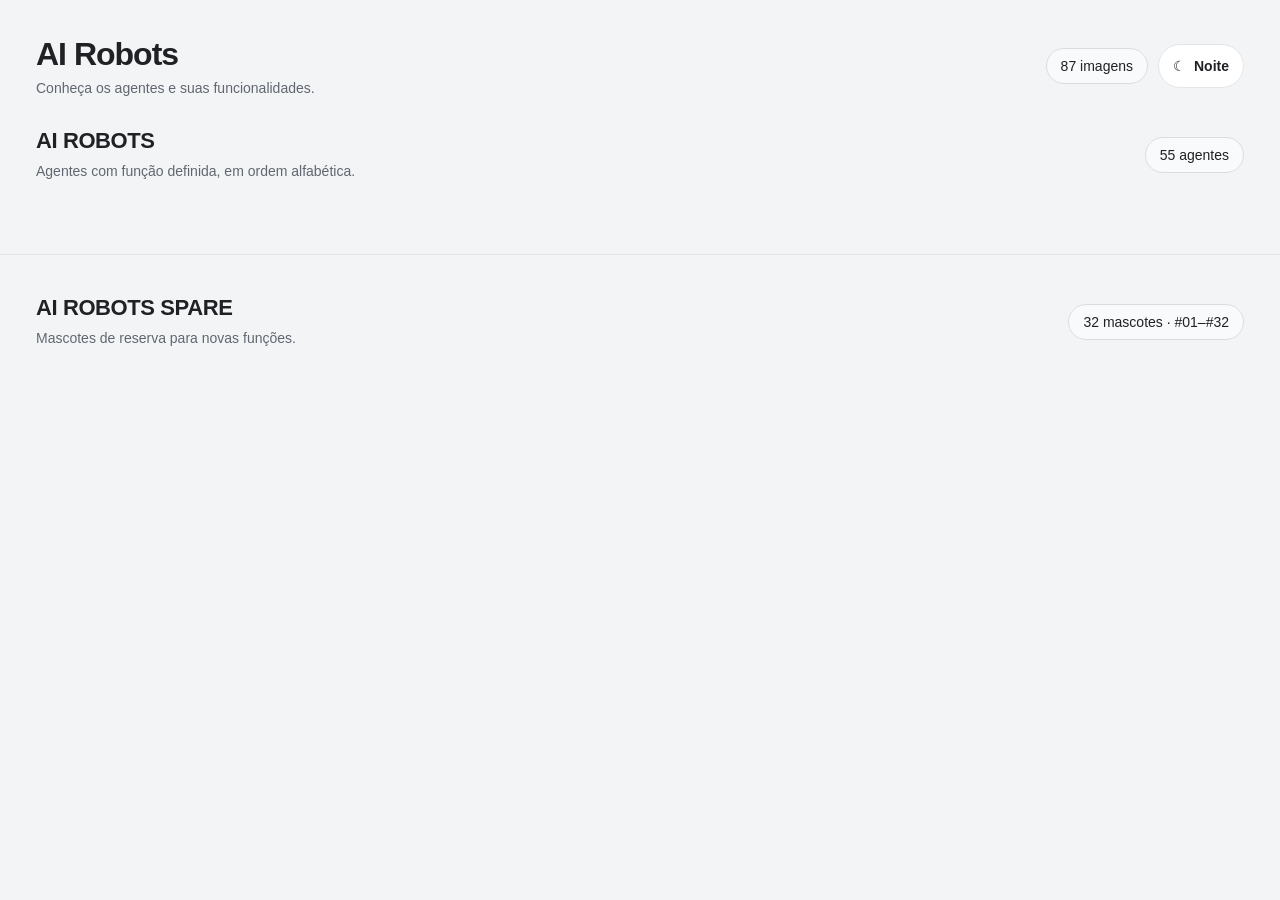
==== index.html @ 20724691 "Update AI Robots Gallery - 2026-09-06 17:05" ====
<!doctype html>
<html lang="pt-BR">
<head>
<meta charset="utf-8"><meta name="viewport" content="width=device-width,initial-scale=1">
<title>AI Robots — Galeria de agentes</title>
<meta name="description" content="Conheça os AI Robots e suas funcionalidades. Galeria de imagens em alta resolução.">
<script>
(function(){let theme;try{theme=localStorage.getItem('ai-robots-theme')}catch(e){}if(theme!=='light'&&theme!=='dark')theme=window.matchMedia&&window.matchMedia('(prefers-color-scheme: dark)').matches?'dark':'light';document.documentElement.dataset.theme=theme})();
</script>
<style>
:root{color-scheme:light;--ink:#202124;--muted:#606770;--line:#e3e6ea;--accent:#343b48;--surface:#fff;font-family:Inter,ui-sans-serif,-apple-system,BlinkMacSystemFont,"Segoe UI",sans-serif;color:var(--ink);background:#f3f4f6;font-synthesis:none}
*{box-sizing:border-box}body{margin:0}button,a{-webkit-tap-highlight-color:transparent}button{font:inherit;color:inherit;cursor:pointer}button:focus-visible,a:focus-visible{outline:3px solid #5779c9;outline-offset:4px}header{max-width:2200px;margin:auto;padding:36px 36px 24px;display:flex;align-items:center;justify-content:space-between;gap:20px}h1{font-size:32px;letter-spacing:-1px;margin:0;font-weight:650}header p{margin:7px 0 0;color:var(--muted);font-size:14px}.count{border:1px solid #d9dde3;padding:9px 14px;border-radius:24px;font-size:14px;white-space:nowrap;background:#ffffff90}.grid{max-width:2200px;margin:auto;padding:0 36px 48px;display:grid;grid-template-columns:repeat(5,minmax(0,1fr));gap:18px}.card{position:relative;align-self:start;min-width:0;background:var(--surface);border:1px solid var(--line);border-radius:20px;transition:transform .18s,box-shadow .18s,border-color .18s;overflow:hidden}.card:hover{transform:translateY(-3px);box-shadow:0 10px 28px #17202d0d;border-color:#cbd1d9}.open{border:0;background:none;width:100%;height:auto;padding:16px 18px 22px;text-align:left;display:flex;flex-direction:column;align-items:flex-start}.portrait{width:100%;height:auto;flex:none;aspect-ratio:1;object-fit:contain;display:block;margin:10px 0 18px}.name{display:block;padding-right:22px;font-size:17px;line-height:1.25;font-weight:750;letter-spacing:.2px}.edition{font-size:12px;font-weight:650;letter-spacing:.5px;display:block;margin-top:7px;color:#646c78}.role{font-size:14px;line-height:1.4;font-weight:600;display:block;margin-top:12px}.description{display:block;font-size:14px;line-height:1.55;color:var(--muted);margin-top:8px}.copy{position:absolute;right:10px;top:10px;width:34px;height:34px;border:0;border-radius:9px;background:#f2f3f5;color:#616975;display:grid;place-items:center;z-index:1}.copy:hover{background:#e7e9ed;color:#202124}.copy svg,.icon svg{width:18px;height:18px;fill:none;stroke:currentColor;stroke-width:1.7;stroke-linecap:round;stroke-linejoin:round}.copy.done{background:#e8f4ed;color:#23714b}dialog{padding:0;border:1px solid #d9dde3;border-radius:26px;width:min(1120px,calc(100vw - 48px));max-height:calc(100dvh - 48px);box-shadow:0 28px 110px #10172640;overflow:auto;color:var(--ink);background:white}dialog::backdrop{background:#111827aa;backdrop-filter:blur(7px)}.modal-grid{display:grid;grid-template-columns:1.3fr 1fr;min-height:520px}.large-wrap{display:grid;place-items:center;padding:40px 22px;background:#f4f5f7;border-radius:25px 0 0 25px}.large-wrap img{width:100%;max-height:75dvh;object-fit:contain}.detail{align-self:center;padding:68px 40px 40px}.kicker{font-size:12px;text-transform:uppercase;letter-spacing:1.5px;color:#727986;font-weight:650}.detail h2{font-size:34px;line-height:1.13;letter-spacing:-.8px;margin:14px 0 10px}.detail h3{font-size:18px;line-height:1.5;margin:23px 0 10px;font-weight:600}.detail p{font-size:16px;line-height:1.75;color:var(--muted)}.detail .edition{font-size:13px}.modal-actions{display:flex;gap:10px;margin-top:26px;align-items:center;flex-wrap:wrap}.action{border:1px solid #dce0e5;background:white;border-radius:10px;padding:11px 15px;display:inline-flex;gap:9px;align-items:center;font-size:14px;font-weight:600;text-decoration:none;color:var(--ink)}.action:hover{background:#f2f4f7}.action.primary{background:#303641;color:white;border-color:#303641}.action.primary:hover{background:#141922}.close{position:absolute;right:15px;top:15px;border:0;border-radius:50%;width:36px;height:36px;background:#edeff2;display:grid;place-items:center}.resolution{font-size:12px!important;color:#818792!important;margin-top:16px!important}.toast{position:fixed;left:50%;bottom:24px;transform:translate(-50%,20px);background:#252b35;color:white;padding:13px 20px;border-radius:12px;box-shadow:0 6px 30px #0002;font-size:14px;max-width:calc(100vw - 32px);width:max-content;opacity:0;pointer-events:none;transition:.2s;z-index:100}.toast.visible{opacity:1;transform:translate(-50%,0)}.fallback{border:1px solid #dce0e5;border-radius:10px;padding:12px;font-size:14px;line-height:1.5;margin-top:16px;background:#f6f7f9}.fallback[hidden]{display:none}body.modal-open{overflow:hidden}noscript{display:block;padding:24px}
@media(min-width:1400px){.grid{grid-template-columns:repeat(6,minmax(0,1fr))}}@media(min-width:1700px){.grid{grid-template-columns:repeat(7,minmax(0,1fr))}}@media(min-width:2000px){.grid{grid-template-columns:repeat(8,minmax(0,1fr))}}@media(max-width:1099px){.grid{grid-template-columns:repeat(4,minmax(0,1fr));padding:0 24px 32px;gap:14px}header{padding:28px 24px 22px}}@media(max-width:799px){.grid{grid-template-columns:repeat(3,minmax(0,1fr))}.modal-grid{grid-template-columns:1fr}.large-wrap{border-radius:25px 25px 0 0;padding:32px 22px 15px}.large-wrap img{max-height:48dvh}.detail{padding:24px}.detail h2{font-size:28px}.modal-grid{min-height:0}}@media(max-width:599px){header{padding:24px 16px 20px}h1{font-size:28px}.grid{padding:0 14px 30px;grid-template-columns:repeat(2,minmax(0,1fr));gap:12px}.open{padding:12px 12px 18px}.portrait{margin:15px 0 14px}.name{font-size:15px}.description{font-size:14px}.role{font-size:14px}.card{border-radius:15px}.count{padding:7px 10px;font-size:12px}dialog{width:calc(100vw - 20px);max-height:calc(100dvh - 20px)}}@media(max-width:339px){.grid{grid-template-columns:1fr}}@media(prefers-reduced-motion:reduce){*{transition:none!important} }

.section-heading{max-width:2200px;margin:auto;padding:8px 36px 24px;display:flex;align-items:center;justify-content:space-between;gap:16px;flex-wrap:wrap}.section-heading h2{font-size:22px;letter-spacing:-.4px;margin:0;font-weight:700}.section-heading p{color:var(--muted);font-size:14px;line-height:1.5;margin:7px 0 0}.spare-section{border-top:1px solid var(--line);padding-top:32px}.spare-section .edition{font-size:13px;color:var(--ink);line-height:1.5}.name,.edition,.role,.description{overflow-wrap:anywhere}.detail{min-width:0}.detail h2,.detail .edition{overflow-wrap:anywhere}
@media(max-width:1099px){.section-heading{padding:8px 24px 24px}}@media(max-width:599px){header{flex-wrap:wrap}.section-heading{padding:8px 16px 20px;align-items:flex-start}.section-heading h2{font-size:20px}.spare-section{padding-top:24px}}

.header-actions{display:flex;align-items:center;gap:10px;flex-wrap:wrap}.theme-toggle{display:inline-flex;align-items:center;justify-content:center;gap:8px;min-height:44px;padding:10px 14px;border:1px solid var(--line);border-radius:24px;background:var(--surface);color:var(--ink);font-size:14px;font-weight:600}.theme-toggle:hover{border-color:var(--muted)}
:root[data-theme="dark"]{color-scheme:dark;--ink:#edf0f5;--muted:#b4bdca;--line:#3a4352;--accent:#cad2df;--surface:#202734;background:#141923}
[data-theme="dark"] .count{background:#202734;border-color:var(--line)}
[data-theme="dark"] .card:hover{border-color:#67758a;box-shadow:0 10px 28px #0003}
[data-theme="dark"] .edition{color:#bcc6d5}
[data-theme="dark"] .copy,[data-theme="dark"] .close{background:#333e50;color:#dce4f0}
[data-theme="dark"] .copy:hover{background:#43516a;color:#fff}
[data-theme="dark"] .copy.done{background:#214b39;color:#b0efcc}
[data-theme="dark"] dialog{background:var(--surface);border-color:var(--line)}
[data-theme="dark"] .large-wrap{background:#171e2a}
[data-theme="dark"] .kicker,[data-theme="dark"] .resolution{color:#bbc6d6!important}
[data-theme="dark"] .action{background:#293344;border-color:#536077;color:var(--ink)}
[data-theme="dark"] .action:hover{background:#39465b}
[data-theme="dark"] .action.primary{background:#dce6f5;border-color:#dce6f5;color:#192333}
[data-theme="dark"] .action.primary:hover{background:#fff}
[data-theme="dark"] .fallback{background:#293344;border-color:var(--line)}
[data-theme="dark"] .toast{background:#e5ebf5;color:#192333}
[data-theme="dark"] button:focus-visible,[data-theme="dark"] a:focus-visible{outline-color:#9dbbff}
</style>
</head>
<body>
<header><div><h1>AI Robots</h1><p>Conheça os agentes e suas funcionalidades.</p></div><div class="header-actions"><span class="count">87 imagens</span><button class="theme-toggle" id="theme-toggle" type="button" aria-label="Modo noturno" aria-pressed="false"><span id="theme-icon" aria-hidden="true">☾</span><span id="theme-label">Noite</span></button></div></header>
<main>
<section aria-labelledby="agents-title">
<div class="section-heading"><div><h2 id="agents-title">AI ROBOTS</h2><p>Agentes com função definida, em ordem alfabética.</p></div><span class="count">55 agentes</span></div>
<div class="grid" id="gallery" aria-label="Galeria de AI Robots em ordem alfabética"></div>
</section>
<section class="spare-section" aria-labelledby="spare-title">
<div class="section-heading"><div><h2 id="spare-title">AI ROBOTS SPARE</h2><p>Mascotes de reserva para novas funções.</p></div><span class="count">32 mascotes · #01–#32</span></div>
<div class="grid" id="spare-gallery" aria-label="Galeria de AI Robots SPARE em ordem numérica"></div>
</section>
</main>
<noscript>Ative o JavaScript no navegador para visualizar a galeria.</noscript>
<dialog id="modal" aria-labelledby="modal-name" aria-describedby="modal-description">
<button class="close icon" id="close" aria-label="Fechar"><svg viewBox="0 0 24 24"><path d="m6 6 12 12M18 6 6 18"/></svg></button>
<div class="modal-grid"><div class="large-wrap"><img id="large" alt=""></div><div class="detail"><span class="kicker">AI ROBOT</span><h2 id="modal-name"></h2><span class="edition" id="modal-edition"></span><h3 id="modal-role"></h3><p id="modal-description"></p><div class="modal-actions"><button class="action primary icon" id="modal-copy"></button><a class="action" id="download">Baixar PNG</a></div><p class="resolution" id="resolution"></p><div class="fallback" id="fallback" hidden>Seu navegador não permitiu a cópia automática. Use “Baixar PNG” ou clique com o botão direito na imagem e escolha “Copiar imagem”.</div></div></div>
</dialog><div class="toast" id="toast" role="status" aria-live="polite"></div>
<script id="agent-data" type="application/json">[{"name":"APEX","edition":"","role":"Gestão Contábil e Fiscal","description":"Apoia classificação contábil, conciliações, controles fiscais, obrigações e consistência das informações financeiras.","file":"APEX V02.png","spare":false,"width":1254,"height":1254,"transparent":true},{"name":"ATLAS","edition":"","role":"Orçamentos e Custos","description":"Estrutura orçamentos, custos diretos e indiretos, cenários, composições e análises de margem.","file":"ATLAS V02.png","spare":false,"width":1254,"height":1254,"transparent":true},{"name":"BIM","edition":"","role":"Modelagem e Informação","description":"Apoia modelos BIM, clashes, quantidades, propriedades, documentação e integração de informações de projeto.","file":"BIM V02.png","spare":false,"width":1254,"height":1254,"transparent":true},{"name":"CHECK","edition":"","role":"Gestão da Qualidade","description":"Controla planos de qualidade, inspeções, checklists, não conformidades, punch lists e ações corretivas.","file":"CHECK V02.png","spare":false,"width":1254,"height":1254,"transparent":true},{"name":"COMPASS","edition":"","role":"Coordenação de Projetos","description":"Coordena disciplinas, interfaces, responsabilidades, entregáveis, pendências e dependências entre equipes.","file":"COMPASS V02.png","spare":false,"width":1254,"height":1254,"transparent":true},{"name":"CONNECT","edition":"HIPSTER","role":"Integrações e APIs","description":"Conecta sistemas, sincroniza dados, monitora integrações e reduz rupturas entre plataformas.","file":"CONNECT V02 HIPSTER.png","spare":false,"width":1254,"height":1254,"transparent":true},{"name":"DATA MIND","edition":"","role":"Análise de Dados","description":"Consolida dados, identifica padrões, mede correlações e produz insights para suporte à decisão.","file":"DATA MIND V02.png","spare":false,"width":1254,"height":1254,"transparent":true},{"name":"DESIGN BUILD","edition":"","role":"Engenharia e Projetos","description":"Coordena interfaces técnicas, compatibilização, construtibilidade, revisões e entregáveis de engenharia.","file":"DESIGN BUILD V02.png","spare":false,"width":1254,"height":1254,"transparent":true},{"name":"DOCS","edition":"","role":"Gestão de Documentos","description":"Classifica, versiona, distribui, localiza e controla documentos, metadados e revisões oficiais.","file":"DOCS V02.png","spare":false,"width":1254,"height":1254,"transparent":true},{"name":"DRAFT","edition":"","role":"Propostas Técnico-Comerciais","description":"Converte escopos, premissas e dados comerciais em propostas técnico-comerciais consistentes.","file":"DRAFT V02.png","spare":false,"width":1254,"height":1254,"transparent":true},{"name":"ECO","edition":"","role":"Gestão Ambiental","description":"Monitora requisitos ambientais, resíduos, licenças, condicionantes, impactos e indicadores de sustentabilidade.","file":"ECO V02.png","spare":false,"width":1254,"height":1254,"transparent":true},{"name":"FIELD OPS","edition":"","role":"Operação de Campo","description":"Transforma registros de campo em pendências, evidências, ações e controles operacionais estruturados.","file":"FIELD OPS V02.png","spare":false,"width":1254,"height":1254,"transparent":true},{"name":"FLOW","edition":"","role":"Automação de Processos","description":"Automatiza rotinas, aprovações, handoffs, regras, notificações e SLAs entre áreas e sistemas.","file":"FLOW V02.png","spare":false,"width":1254,"height":1254,"transparent":true},{"name":"FORGE","edition":"","role":"Inovação, Eficiência e Melhoria Contínua","description":"Identifica oportunidades de automação, simplificação, produtividade, padronização e inovação operacional.","file":"FORGE V02.png","spare":false,"width":1254,"height":1254,"transparent":true},{"name":"GATE","edition":"","role":"Viabilidade de Projetos","description":"Avalia viabilidade técnica, comercial, financeira e operacional antes das decisões de go/no-go.","file":"GATE V02.png","spare":false,"width":1254,"height":1254,"transparent":true},{"name":"GROWER","edition":"","role":"Desenvolvimento Humano e Organizacional","description":"Apoia competências, desempenho, capacitação, planos de desenvolvimento e evolução organizacional.","file":"GROWER V02.png","spare":false,"width":1254,"height":1254,"transparent":true},{"name":"GUARDIAN","edition":"","role":"Gestão de Clientes","description":"Monitora relacionamento, expectativas, compromissos, satisfação e riscos associados aos clientes.","file":"GUARDIAN V02.png","spare":false,"width":1254,"height":1254,"transparent":true},{"name":"HELP DESK","edition":"","role":"T.I. e Infraestrutura","description":"Apoia chamados de tecnologia, diagnóstico inicial, priorização, encaminhamento e acompanhamento de resolução.","file":"HELP DESK V02.png","spare":false,"width":1254,"height":1254,"transparent":true},{"name":"HIT","edition":"","role":"Planejamento de Obras","description":"Planeja frentes de obra, cronogramas, metas, restrições, prioridades e compromissos de execução.","file":"HIT V02.png","spare":false,"width":1254,"height":1254,"transparent":true},{"name":"HOSTESS","edition":"","role":"Comunicação e Atendimento","description":"Atua como chatbot de comunicação da COSTAL, interagindo com usuários e apoiando o atendimento às suas solicitações.","file":"HOSTESS V02.png","spare":false,"width":1254,"height":1254,"transparent":true},{"name":"HUNTER","edition":"","role":"Prospecção Comercial","description":"Prospecta clientes e oportunidades, prioriza leads e apoia a formação do pipeline comercial.","file":"HUNTER V02.png","spare":false,"width":1254,"height":1254,"transparent":true},{"name":"INSIGHT","edition":"","role":"Inteligência de Mercado","description":"Monitora concorrentes, benchmarks, tendências, sinais de mercado e oportunidades relevantes ao negócio.","file":"INSIGHT V02.png","spare":false,"width":1254,"height":1254,"transparent":true},{"name":"INTEGRITY","edition":"","role":"Compliance e Governança","description":"Verifica políticas, alçadas, conflitos, aprovações, segregação de funções e trilhas de auditoria.","file":"INTEGRITY V02.png","spare":false,"width":1254,"height":1254,"transparent":true},{"name":"JUDGE","edition":"","role":"Pleitos e Inteligência Forense Contratual","description":"Analisa pleitos, evidências, causalidade, entitlement, impactos e cadeia documental contratual.","file":"JUDGE V02.png","spare":false,"width":1254,"height":1254,"transparent":true},{"name":"KING","edition":"","role":"Gestão Financeira","description":"Acompanha caixa, resultado, margens, contas a pagar e receber, forecast e necessidades de funding.","file":"KING V02.png","spare":false,"width":1254,"height":1254,"transparent":true},{"name":"KNOW","edition":"EINSTEIN","role":"Grafos e Relações de Conhecimento","description":"Estrutura grafos de conhecimento e estabelece relações entre arquivos Markdown, trabalhando em conjunto com o PLAY.","file":"KNOW V02 EINSTEIN.png","spare":false,"width":1254,"height":1254,"transparent":true},{"name":"LEARN","edition":"","role":"Lições Aprendidas e Memória Histórica","description":"Captura conhecimento, correlaciona experiências e transforma lições aprendidas em prevenção de recorrências.","file":"LEARN V02.png","spare":false,"width":1254,"height":1254,"transparent":true},{"name":"LOG FLOW","edition":"ALL YELLOW","role":"Logística e Transporte","description":"Planeja entregas, transportes, movimentações, rotas e logística de abastecimento das operações.","file":"LOG FLOW V02 ALL YELLOW.png","spare":false,"width":1254,"height":1254,"transparent":true},{"name":"MENTOR","edition":"","role":"Assistente de Conhecimento","description":"Responde com base em padrões, manuais, procedimentos, documentos e memória institucional validada.","file":"MENTOR V02.png","spare":false,"width":1254,"height":1254,"transparent":true},{"name":"MOBILE","edition":"BLACK PIANO","role":"Aplicativos e Mobilidade","description":"Apoia jornadas mobile, formulários de campo, notificações, coleta de evidências e uso em dispositivos móveis.","file":"MOBILE V02 BLACK PIANO.png","spare":false,"width":1254,"height":1254,"transparent":true},{"name":"NEXUS","edition":"","role":"Visão Integrada do Negócio","description":"Consolida dados de áreas e sistemas em uma visão executiva única, conectando operação, finanças e estratégia.","file":"NEXUS V02.png","spare":false,"width":1254,"height":1254,"transparent":true},{"name":"OPTIMIZER","edition":"BRUSHED STEEL","role":"Otimização de Recursos","description":"Identifica gargalos e melhora alocação, produtividade, capacidade, sequenciamento e uso de recursos.","file":"OPTIMIZER V02 BRUSHED STEEL.png","spare":false,"width":1254,"height":1254,"transparent":true},{"name":"ORACLE","edition":"","role":"Estratégia Executiva Corporativa","description":"Sintetiza cenários, prioridades, riscos e oportunidades para apoiar decisões da liderança executiva.","file":"ORACLE V02.png","spare":false,"width":1254,"height":1254,"transparent":true},{"name":"PAYROLL","edition":"","role":"Departamento Pessoal","description":"Apoia ponto, benefícios, movimentações, admissões, desligamentos e insumos para processamento de folha.","file":"PAYROLL V02.png","spare":false,"width":1254,"height":1254,"transparent":true},{"name":"PLAN OPS","edition":"","role":"Programação e Controle","description":"Integra planejamento, restrições, metas, lookahead, curvas de avanço e disciplina de controle operacional.","file":"PLAN OPS V02.png","spare":false,"width":1254,"height":1254,"transparent":true},{"name":"PLAY","edition":"","role":"Conteúdos em Markdown","description":"Analisa conteúdos e os transforma automaticamente em arquivos Markdown para organizar e reutilizar informações.","file":"PLAY V02.png","spare":false,"width":1254,"height":1254,"transparent":true},{"name":"PREDICTOR","edition":"","role":"Previsões e Cenários","description":"Projeta tendências, EAC, probabilidades, riscos e cenários futuros com base em dados históricos e atuais.","file":"PREDICTOR V02.png","spare":false,"width":1254,"height":1254,"transparent":true},{"name":"PULSE","edition":"","role":"Marketing e Geração de Demanda","description":"Apoia campanhas, conteúdo, comunicação, geração de demanda e leitura de performance de marketing.","file":"PULSE V02.png","spare":false,"width":1254,"height":1254,"transparent":true},{"name":"RELAY","edition":"","role":"Equalização de Propostas","description":"Compara propostas comerciais de fornecedores e equaliza seus itens e condições para apoiar a decisão de contratação.","file":"RELAY V02.png","spare":false,"width":1254,"height":1254,"transparent":true},{"name":"RISK","edition":"","role":"Gestão Corporativa de Riscos e Resiliência","description":"Mapeia riscos, probabilidade, impacto, mitigação, contingência e capacidade de resposta organizacional.","file":"RISK V02.png","spare":false,"width":1254,"height":1254,"transparent":true},{"name":"SAFEWATCH","edition":"","role":"Segurança do Trabalho","description":"Monitora riscos de segurança, permissões, inspeções, incidentes e planos de ação preventivos.","file":"SAFEWATCH V02.png","spare":false,"width":1254,"height":1254,"transparent":true},{"name":"SCOUT","edition":"","role":"Recrutamento e Seleção","description":"Apoia definição de perfis, triagem, matching de candidatos, entrevistas e acompanhamento do processo seletivo.","file":"SCOUT V02.png","spare":false,"width":1254,"height":1254,"transparent":true},{"name":"SENTINEL","edition":"","role":"Gestão Legal e Contratual","description":"Revisa contratos, cláusulas, obrigações, riscos e marcos de governança legal e contratual.","file":"SENTINEL V02.png","spare":false,"width":1254,"height":1254,"transparent":true},{"name":"SIMULATE","edition":"","role":"Simulações de Cenários","description":"Testa alternativas de custo, prazo, recursos, contratação e estratégia antes da tomada de decisão.","file":"SIMULATE V02.png","spare":false,"width":1254,"height":1254,"transparent":true},{"name":"SONAR","edition":"","role":"Auditoria e Monitoramento Interno","description":"Sonda o que ocorre na empresa, identifica possíveis desvios e apoia a auditoria geral das operações.","file":"SONAR V02.png","spare":false,"width":1254,"height":1254,"transparent":true},{"name":"SOURCE","edition":"","role":"Compras e Contratações","description":"Apoia sourcing, equalização, negociação, compras, contratações e acompanhamento de fornecedores.","file":"SOURCE V02.png","spare":false,"width":1254,"height":1254,"transparent":true},{"name":"STOCK","edition":"","role":"Gestão de Almoxarifado","description":"Controla entradas, saídas, saldos, estoques mínimos, rastreabilidade e disponibilidade de materiais.","file":"STOCK V02.png","spare":false,"width":1254,"height":1254,"transparent":true},{"name":"SUPPORT","edition":"","role":"Suporte ao Usuário","description":"Orienta usuários, esclarece dúvidas operacionais e faz a triagem inicial de solicitações e incidentes.","file":"SUPPORT V02.png","spare":false,"width":1254,"height":1254,"transparent":true},{"name":"TRACE","edition":"","role":"Registros e Comunicações","description":"Organiza registros, comunicações formais, históricos e a rastreabilidade das decisões do projeto.","file":"TRACE V02.png","spare":false,"width":1254,"height":1254,"transparent":true},{"name":"VISOR","edition":"","role":"Controle de Obras","description":"Consolida avanço, desvios, produtividade e indicadores para o controle integrado da obra.","file":"VISOR V02.png","spare":false,"width":1254,"height":1254,"transparent":true},{"name":"VITA","edition":"","role":"Saúde Ocupacional","description":"Apoia programas de saúde ocupacional, exames, prevenção, acompanhamento e obrigações relacionadas.","file":"VITA V02.png","spare":false,"width":1254,"height":1254,"transparent":true},{"name":"VIZ","edition":"","role":"Design e Visualização","description":"Transforma dados e conceitos em visualizações, dashboards, diagramas e apresentações executivas.","file":"VIZ V02.png","spare":false,"width":1254,"height":1254,"transparent":true},{"name":"VOICE","edition":"","role":"Transcrição e Reuniões","description":"Converte áudio e vídeo em transcrições, atas, decisões, action items e conhecimento pesquisável.","file":"VOICE V02.png","spare":false,"width":1254,"height":1254,"transparent":true},{"name":"WARRANTY","edition":"VIKING","role":"Pós-Obra e Garantias","description":"Gerencia chamados pós-obra, garantias, prazos, evidências, responsáveis e encerramento técnico.","file":"WARRANTY V02 VIKING.png","spare":false,"width":1254,"height":1254,"transparent":true},{"name":"WATCHER","edition":"","role":"Monitoramento e Alertas","description":"Acompanha indicadores, prazos, exceções e desvios, disparando alertas quando critérios relevantes são atingidos.","file":"WATCHER V02.png","spare":false,"width":1254,"height":1254,"transparent":true},{"name":"SPARE #01","edition":"CRYSTAL","role":"Agente de Reserva","description":"Disponível para assumir uma nova função conforme a necessidade da empresa.","file":"SPARE #01 CRYSTAL V02.png","spare":true,"width":1254,"height":1254,"transparent":true},{"name":"SPARE #02","edition":"ANGEL","role":"Agente de Reserva","description":"Disponível para assumir uma nova função conforme a necessidade da empresa.","file":"SPARE #02 ANGEL V02.png","spare":true,"width":1254,"height":1254,"transparent":true},{"name":"SPARE #03","edition":"SUN TZU","role":"Agente de Reserva","description":"Disponível para assumir uma nova função conforme a necessidade da empresa.","file":"SPARE #03 SUN TZU V02.png","spare":true,"width":1254,"height":1254,"transparent":true},{"name":"SPARE #04","edition":"GENIUS","role":"Agente de Reserva","description":"Disponível para assumir uma nova função conforme a necessidade da empresa.","file":"SPARE #04 GENIUS V02.png","spare":true,"width":1254,"height":1254,"transparent":true},{"name":"SPARE #05","edition":"JAMES","role":"Agente de Reserva","description":"Disponível para assumir uma nova função conforme a necessidade da empresa.","file":"SPARE #05 JAMES V02.png","spare":true,"width":1254,"height":1254,"transparent":true},{"name":"SPARE #06","edition":"FREDDY KRUEGER","role":"Agente de Reserva","description":"Disponível para assumir uma nova função conforme a necessidade da empresa.","file":"SPARE #06 FREDDY KRUEGER V02.png","spare":true,"width":1254,"height":1254,"transparent":true},{"name":"SPARE #07","edition":"JASON VOORHEES","role":"Agente de Reserva","description":"Disponível para assumir uma nova função conforme a necessidade da empresa.","file":"SPARE #07 JASON VOORHEES V02.png","spare":true,"width":1254,"height":1254,"transparent":true},{"name":"SPARE #08","edition":"RUSTY","role":"Agente de Reserva","description":"Disponível para assumir uma nova função conforme a necessidade da empresa.","file":"SPARE #08 RUSTY V02.png","spare":true,"width":1254,"height":1254,"transparent":true},{"name":"SPARE #09","edition":"BUMBLEBEE","role":"Agente de Reserva","description":"Disponível para assumir uma nova função conforme a necessidade da empresa.","file":"SPARE #09 BUMBLEBEE V02.png","spare":true,"width":1254,"height":1254,"transparent":true},{"name":"SPARE #10","edition":"MEGAZORD","role":"Agente de Reserva","description":"Disponível para assumir uma nova função conforme a necessidade da empresa.","file":"SPARE #10 MEGAZORD V02.png","spare":true,"width":1254,"height":1254,"transparent":true},{"name":"SPARE #11","edition":"IRONMAN","role":"Agente de Reserva","description":"Disponível para assumir uma nova função conforme a necessidade da empresa.","file":"SPARE #11 IRONMAN V02.png","spare":true,"width":1254,"height":1254,"transparent":true},{"name":"SPARE #12","edition":"ROBOCOP","role":"Agente de Reserva","description":"Disponível para assumir uma nova função conforme a necessidade da empresa.","file":"SPARE #12 ROBOCOP V02.png","spare":true,"width":1254,"height":1254,"transparent":true},{"name":"SPARE #13","edition":"CYREX","role":"Agente de Reserva","description":"Disponível para assumir uma nova função conforme a necessidade da empresa.","file":"SPARE #13 CYREX V02.png","spare":true,"width":1254,"height":1254,"transparent":true},{"name":"SPARE #14","edition":"SEKTOR","role":"Agente de Reserva","description":"Disponível para assumir uma nova função conforme a necessidade da empresa.","file":"SPARE #14 SEKTOR V02.png","spare":true,"width":1254,"height":1254,"transparent":true},{"name":"SPARE #15","edition":"WALL-E","role":"Agente de Reserva","description":"Disponível para assumir uma nova função conforme a necessidade da empresa.","file":"SPARE #15 WALL-E V02.png","spare":true,"width":1254,"height":1254,"transparent":true},{"name":"SPARE #16","edition":"RELÂMPAGO MCQUEEN","role":"Agente de Reserva","description":"Disponível para assumir uma nova função conforme a necessidade da empresa.","file":"SPARE #16 RELÂMPAGO MCQUEEN V02.png","spare":true,"width":1254,"height":1254,"transparent":true},{"name":"SPARE #17","edition":"MATE","role":"Agente de Reserva","description":"Disponível para assumir uma nova função conforme a necessidade da empresa.","file":"SPARE #17 MATE V02.png","spare":true,"width":1254,"height":1254,"transparent":true},{"name":"SPARE #18","edition":"SCORPION","role":"Agente de Reserva","description":"Disponível para assumir uma nova função conforme a necessidade da empresa.","file":"SPARE #18 SCORPION V02.png","spare":true,"width":1254,"height":1254,"transparent":true},{"name":"SPARE #19","edition":"SUB-ZERO","role":"Agente de Reserva","description":"Disponível para assumir uma nova função conforme a necessidade da empresa.","file":"SPARE #19 SUB-ZERO V02.png","spare":true,"width":1254,"height":1254,"transparent":true},{"name":"SPARE #20","edition":"CYBER SUB-ZERO","role":"Agente de Reserva","description":"Disponível para assumir uma nova função conforme a necessidade da empresa.","file":"SPARE #20 CYBER SUB-ZERO V02.png","spare":true,"width":1254,"height":1254,"transparent":true},{"name":"SPARE #21","edition":"FURY","role":"Agente de Reserva","description":"Disponível para assumir uma nova função conforme a necessidade da empresa.","file":"SPARE #21 FURY V02.png","spare":true,"width":1254,"height":1254,"transparent":true},{"name":"SPARE #22","edition":"UP","role":"Agente de Reserva","description":"Disponível para assumir uma nova função conforme a necessidade da empresa.","file":"SPARE #22 UP V02.png","spare":true,"width":1254,"height":1254,"transparent":true},{"name":"SPARE #23","edition":"TWIST","role":"Agente de Reserva","description":"Disponível para assumir uma nova função conforme a necessidade da empresa.","file":"SPARE #23 TWIST V02.png","spare":true,"width":1254,"height":1254,"transparent":true},{"name":"SPARE #24","edition":"MOTOBOY","role":"Agente de Reserva","description":"Disponível para assumir uma nova função conforme a necessidade da empresa.","file":"SPARE #24 MOTOBOY V02.png","spare":true,"width":1254,"height":1254,"transparent":true},{"name":"SPARE #25","edition":"CHAVES","role":"Agente de Reserva","description":"Disponível para assumir uma nova função conforme a necessidade da empresa.","file":"SPARE #25 CHAVES V02.png","spare":true,"width":1254,"height":1254,"transparent":true},{"name":"SPARE #26","edition":"KIKO","role":"Agente de Reserva","description":"Disponível para assumir uma nova função conforme a necessidade da empresa.","file":"SPARE #26 KIKO V02.png","spare":true,"width":1254,"height":1254,"transparent":true},{"name":"SPARE #27","edition":"SENNA","role":"Agente de Reserva","description":"Disponível para assumir uma nova função conforme a necessidade da empresa.","file":"SPARE #27 SENNA V02.png","spare":true,"width":1254,"height":1254,"transparent":true},{"name":"SPARE #28","edition":"REPTILE","role":"Agente de Reserva","description":"Disponível para assumir uma nova função conforme a necessidade da empresa.","file":"SPARE #28 REPTILE V02.png","spare":true,"width":1254,"height":1254,"transparent":true},{"name":"SPARE #29","edition":"RAIDEN","role":"Agente de Reserva","description":"Disponível para assumir uma nova função conforme a necessidade da empresa.","file":"SPARE #29 RAIDEN V02.png","spare":true,"width":1254,"height":1254,"transparent":true},{"name":"SPARE #30","edition":"NOOB SAIBOT","role":"Agente de Reserva","description":"Disponível para assumir uma nova função conforme a necessidade da empresa.","file":"SPARE #30 NOOB SAIBOT V02.png","spare":true,"width":1254,"height":1254,"transparent":true},{"name":"SPARE #31","edition":"KABAL","role":"Agente de Reserva","description":"Disponível para assumir uma nova função conforme a necessidade da empresa.","file":"SPARE #31 KABAL V02.png","spare":true,"width":1254,"height":1254,"transparent":true},{"name":"SPARE #32","edition":"BALLERINA","role":"Agente de Reserva","description":"Disponível para assumir uma nova função conforme a necessidade da empresa.","file":"SPARE #32 BALLERINA V02.png","spare":true,"width":1254,"height":1254,"transparent":true}]</script>
<script>
'use strict';

(function(){
 const root=document.documentElement,button=document.getElementById('theme-toggle');
 function refresh(){const dark=root.dataset.theme==='dark';button.setAttribute('aria-pressed',String(dark));document.getElementById('theme-icon').textContent=dark?'☀':'☾';document.getElementById('theme-label').textContent=dark?'Dia':'Noite';button.title=dark?'Ativar modo dia':'Ativar modo noite'}
 button.addEventListener('click',()=>{root.dataset.theme=root.dataset.theme==='dark'?'light':'dark';try{localStorage.setItem('ai-robots-theme',root.dataset.theme)}catch(e){}refresh()});refresh();
})();

const agents=JSON.parse(document.getElementById('agent-data').textContent);
const $=id=>document.getElementById(id), gallery=$('gallery'),modal=$('modal');
const copyIcon='<svg viewBox="0 0 24 24" aria-hidden="true"><rect x="8" y="8" width="12" height="13" rx="2"/><path d="M16 8V5a2 2 0 0 0-2-2H5a2 2 0 0 0-2 2v9a2 2 0 0 0 2 2h3"/></svg>';
const checkIcon='<svg viewBox="0 0 24 24" aria-hidden="true"><path d="m5 12 4 4L19 6"/></svg>';
let current=0,returnFocus=null,timer;const blobCache=new Map();
const imageURL=i=>encodeURIComponent(agents[i].file.replace(/#/g,'));
async function pngBlob(i){if(!blobCache.has(i)){const response=await fetch(imageURL(i));if(!response.ok)throw Error('image unavailable');const blob=await response.blob();blobCache.set(i,blob.type==='image/png'?blob:new Blob([blob],{type:'image/png'}));}return blobCache.get(i)}
function notice(t){$('toast').textContent=t;$('toast').classList.add('visible');clearTimeout(timer);timer=setTimeout(()=>$('toast').classList.remove('visible'),3800)}
function open(i,trigger){current=i;returnFocus=trigger||document.activeElement;const a=agents[i];$('modal-name').textContent=a.name;$('modal-edition').textContent=a.edition;$('modal-edition').hidden=!a.edition;$('modal-role').textContent=a.role;$('modal-description').textContent=a.description;$('large').alt=a.name+(a.edition?' — '+a.edition:'');$('download').href=imageURL(i);$('download').download=a.file;$('fallback').hidden=true;$('resolution').textContent=a.width+' × '+a.height+' px · PNG original'+(a.transparent?' · fundo transparente':'');$('large').onerror=()=>{$('resolution').textContent='Não foi possível carregar a imagem. Verifique se o PNG V02 acompanha esta página.'};$('large').src=imageURL(i);if(!modal.open)modal.showModal();document.body.classList.add('modal-open')}
function close(){modal.close()}
modal.addEventListener('close',()=>{document.body.classList.remove('modal-open');returnFocus?.focus()});$('close').onclick=close;modal.addEventListener('click',e=>{if(e.target===modal){const r=modal.getBoundingClientRect();if(e.clientX<r.left||e.clientX>r.right||e.clientY<r.top||e.clientY>r.bottom)close()}});
async function copy(i,button){try{if(!navigator.clipboard?.write||!window.ClipboardItem)throw Error('unavailable');await navigator.clipboard.write([new ClipboardItem({'image/png':pngBlob(i)})]);const old=button.innerHTML;button.innerHTML=checkIcon+(button.id==='modal-copy'?'Copiado':'');button.classList.add('done');notice(agents[i].name+' — imagem copiada');setTimeout(()=>{button.innerHTML=old;button.classList.remove('done')},1800)}catch(e){if(!modal.open||current!==i)open(i,button);$('fallback').hidden=false;notice('Cópia indisponível neste navegador. Você pode baixar o PNG.')}}
agents.forEach((a,i)=>{const card=document.createElement('article');card.className='card';const button=document.createElement('button');button.className='open';button.setAttribute('aria-label','Ampliar '+a.name+(a.edition?' '+a.edition:''));const img=document.createElement('img');img.className='portrait';img.alt='';img.width=a.width;img.height=a.height;img.loading=i<8?'eager':'lazy';img.decoding='async';img.src=imageURL(i);button.append(img);for(const [cls,txt] of [['name',a.name],['edition',a.edition],['role',a.role],['description',a.description]]){if(!txt)continue;const el=document.createElement('span');el.className=cls;el.textContent=txt;button.append(el)}button.onclick=()=>open(i,button);const c=document.createElement('button');c.className='copy';c.innerHTML=copyIcon;c.title='Copiar imagem';c.setAttribute('aria-label','Copiar imagem de '+a.name+(a.edition?' '+a.edition:''));c.onclick=()=>copy(i,c);card.append(button,c);(a.spare?$('spare-gallery'):gallery).append(card)});
$('modal-copy').innerHTML=copyIcon+'Copiar imagem';$('modal-copy').onclick=()=>copy(current,$('modal-copy'));
</script></body></html>
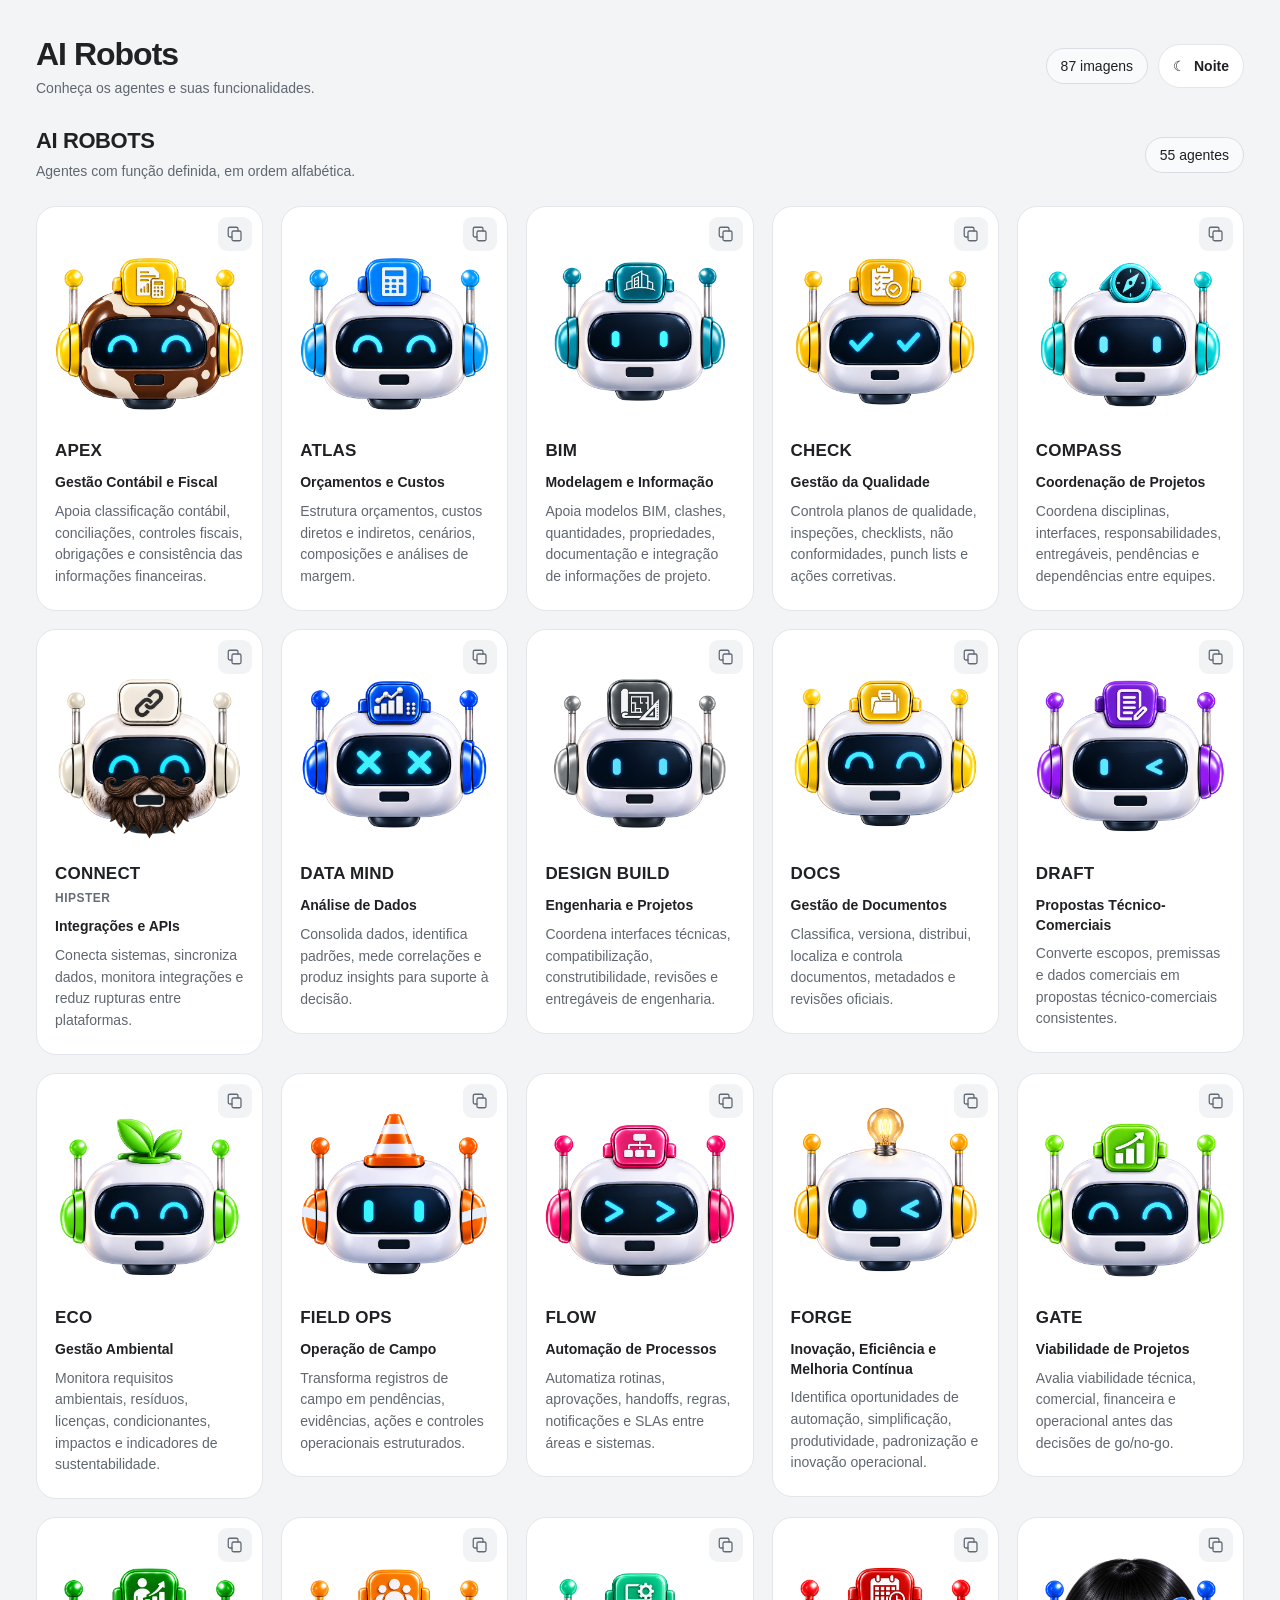
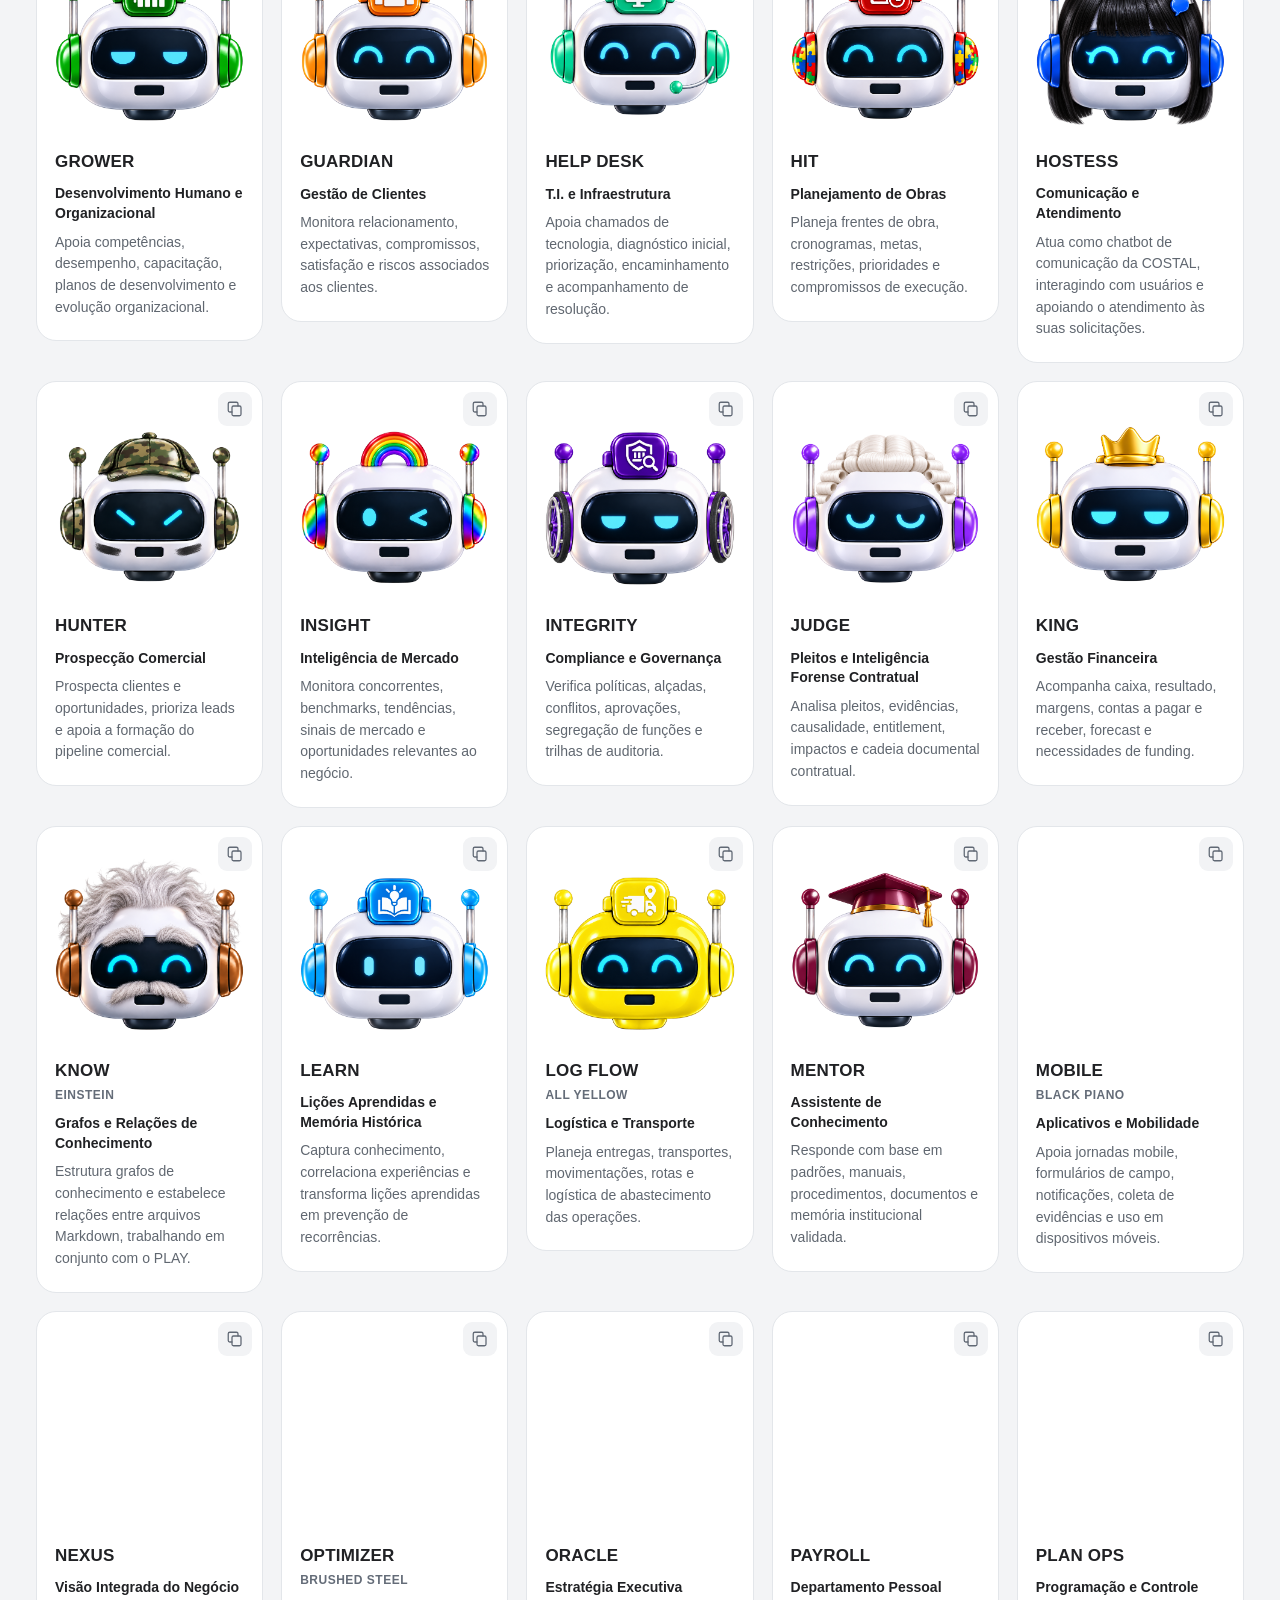
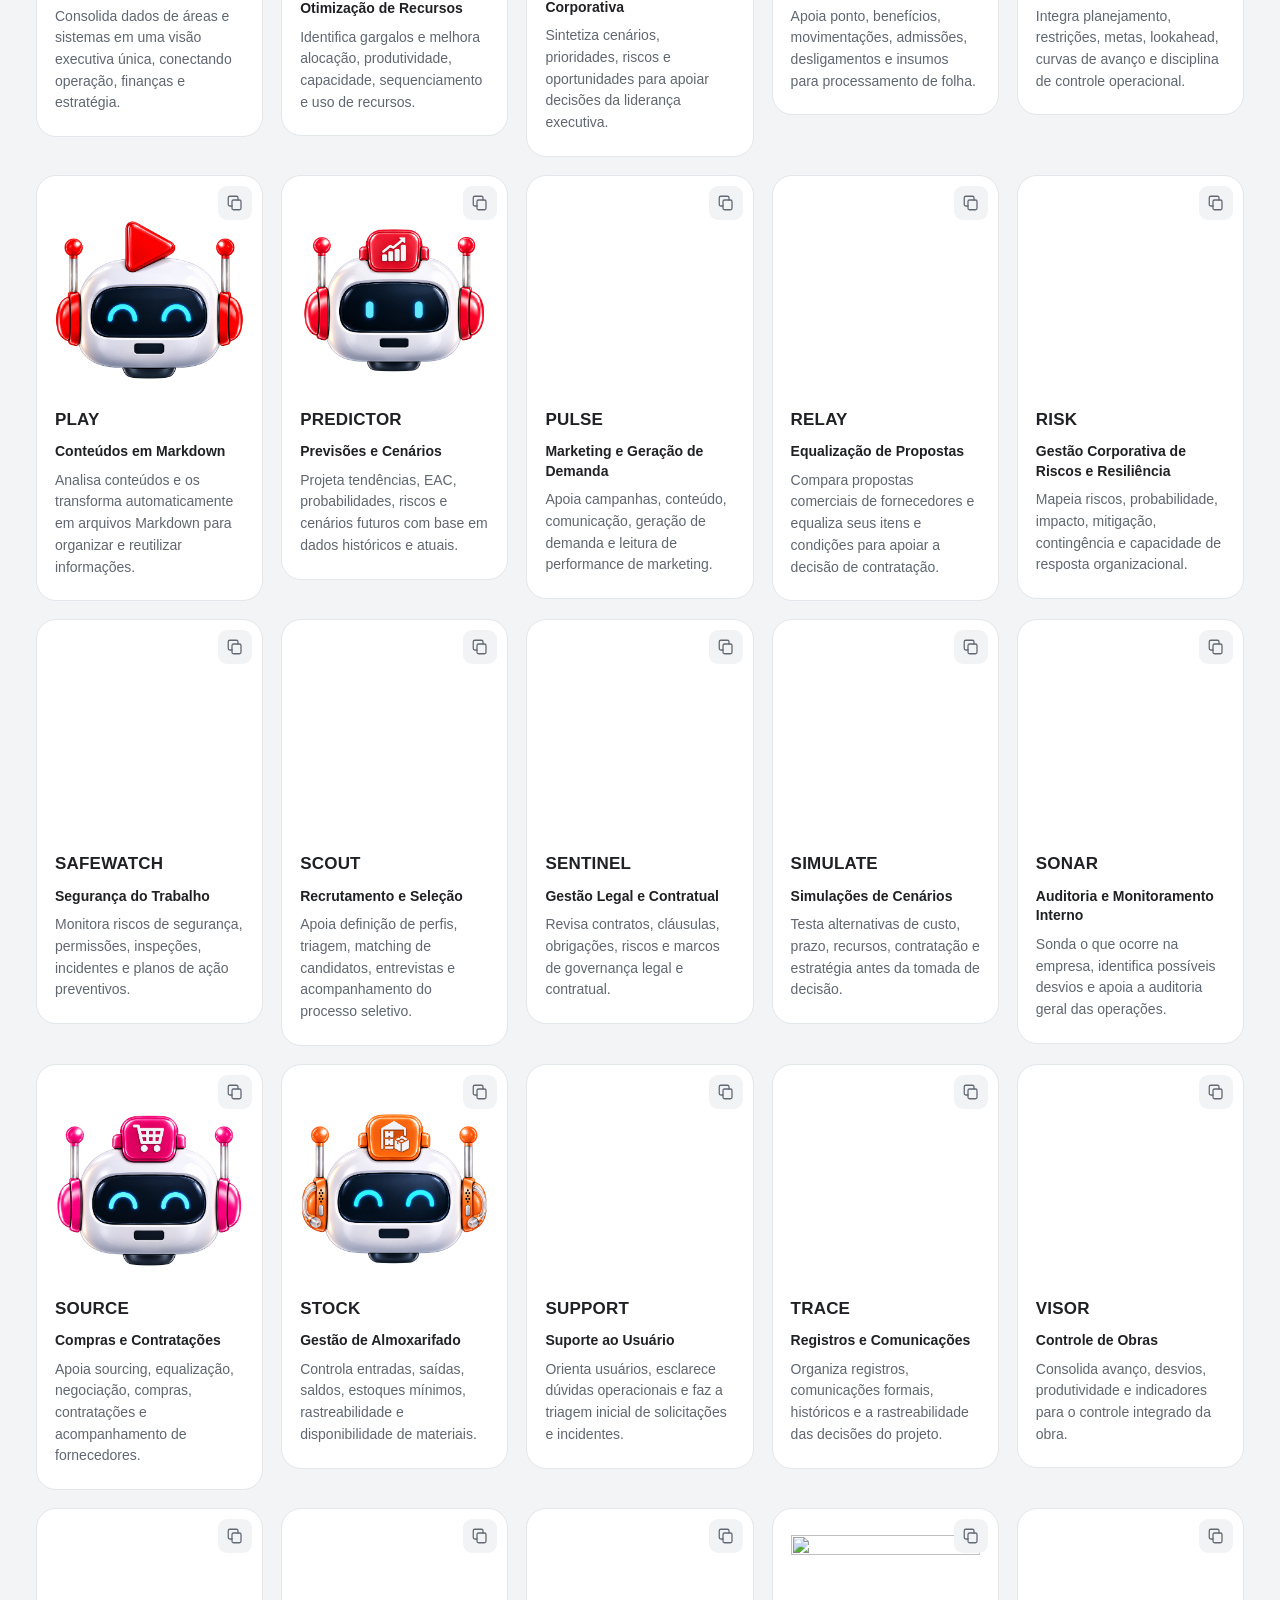
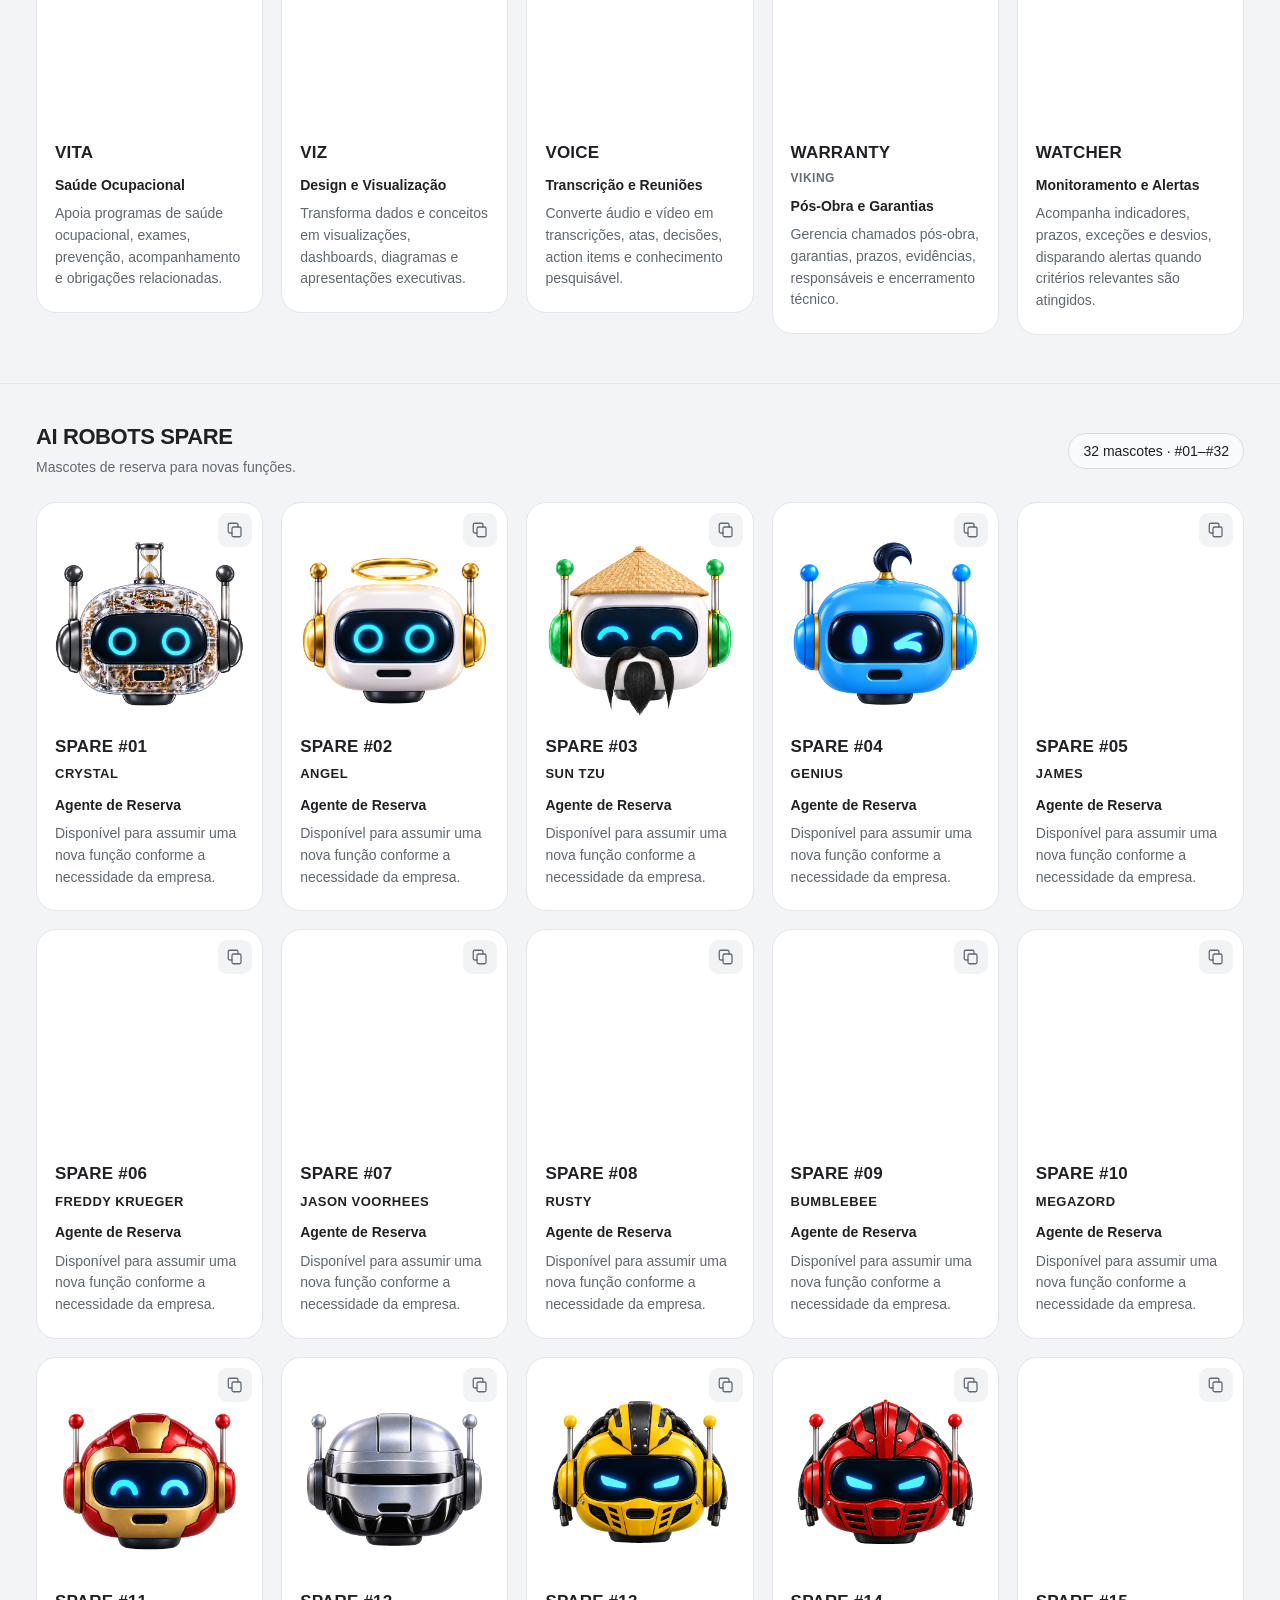
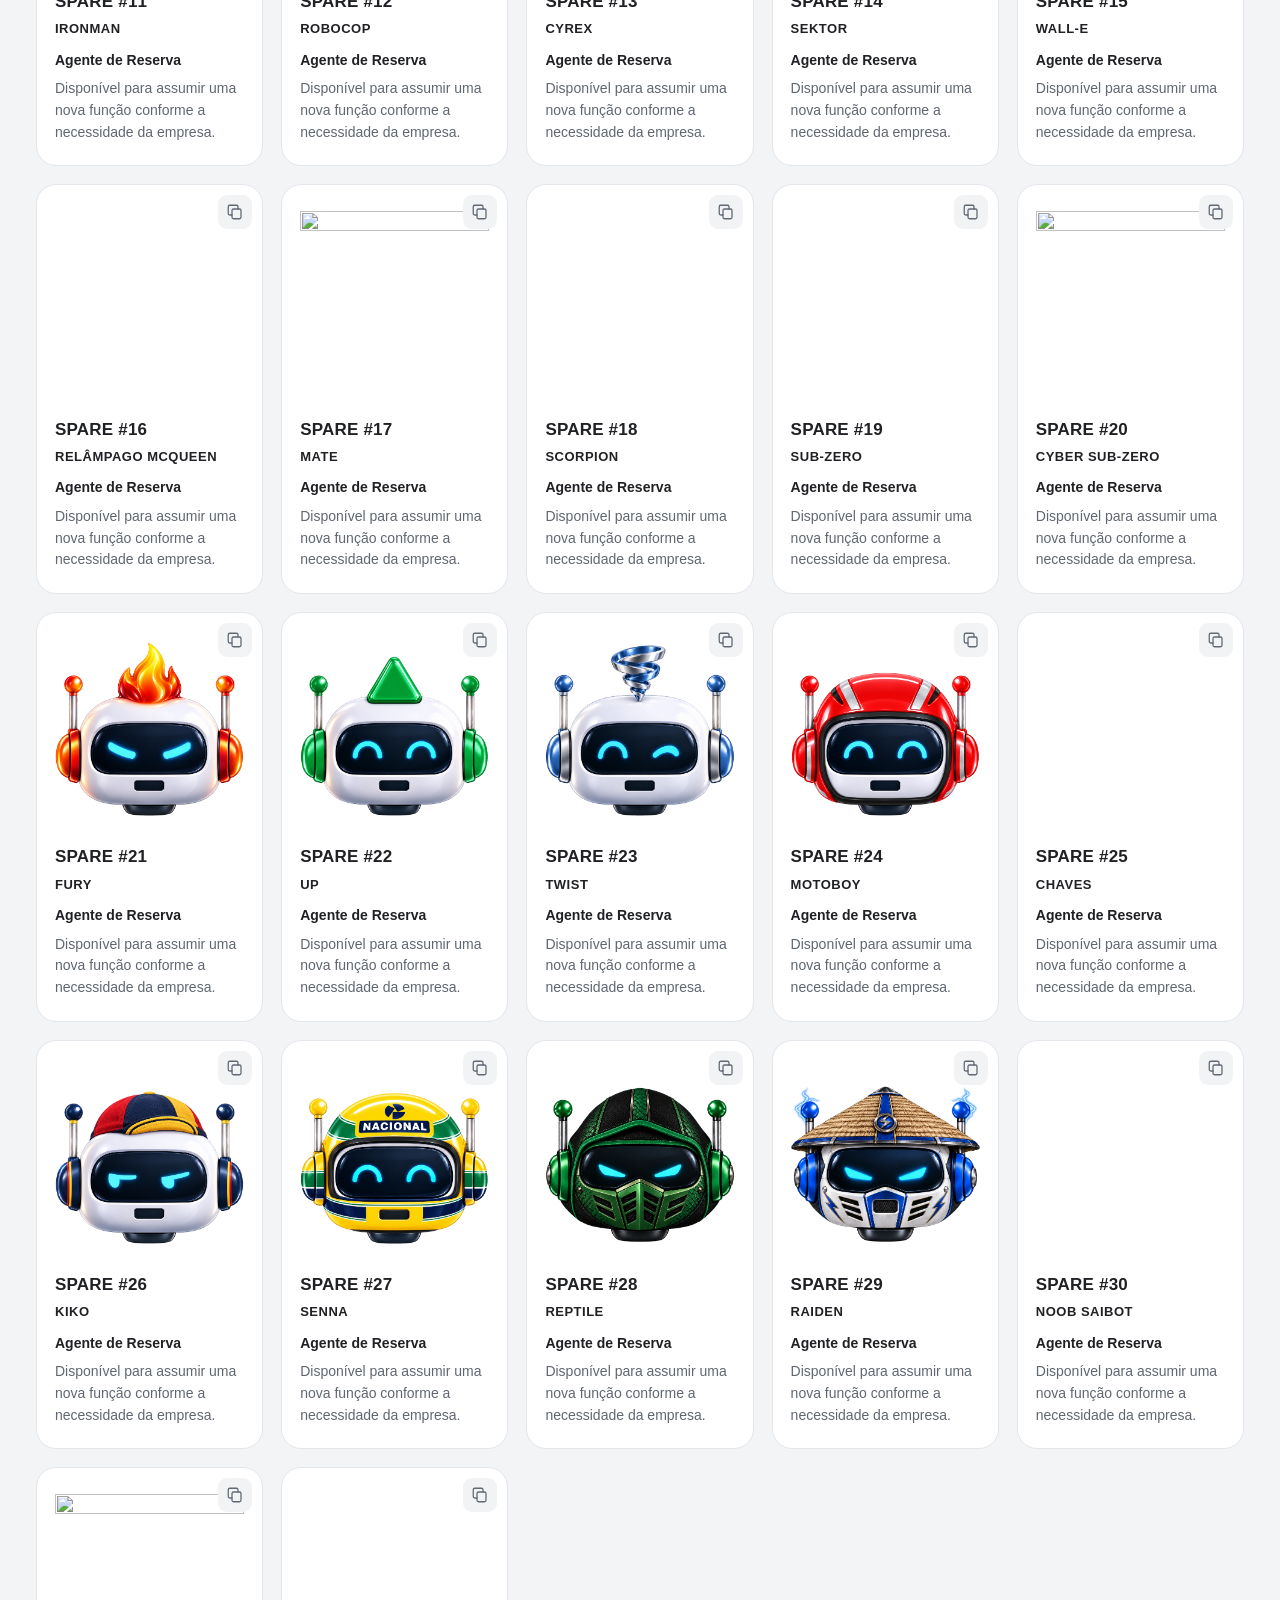
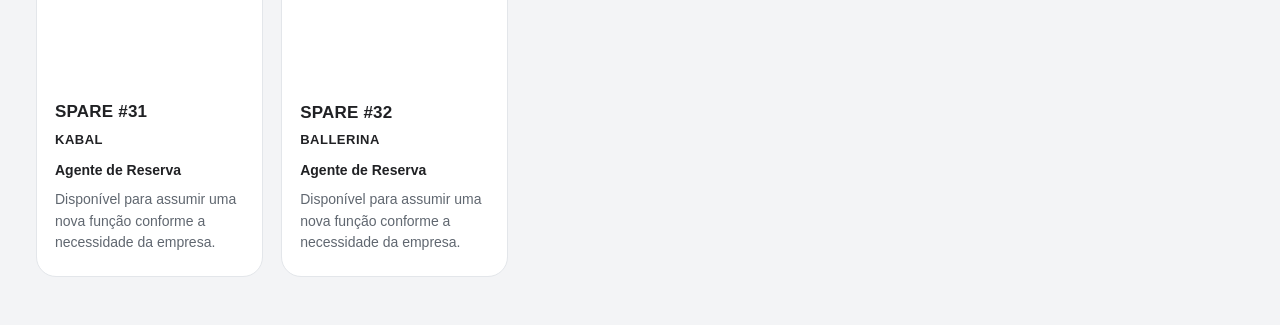
==== commit 6abcec89: "Update AI Robots Gallery - 2026-09-06 17:08" ====
--- a/index.html
+++ b/index.html
@@ -67,7 +67,7 @@
 const copyIcon='<svg viewBox="0 0 24 24" aria-hidden="true"><rect x="8" y="8" width="12" height="13" rx="2"/><path d="M16 8V5a2 2 0 0 0-2-2H5a2 2 0 0 0-2 2v9a2 2 0 0 0 2 2h3"/></svg>';
 const checkIcon='<svg viewBox="0 0 24 24" aria-hidden="true"><path d="m5 12 4 4L19 6"/></svg>';
 let current=0,returnFocus=null,timer;const blobCache=new Map();
-const imageURL=i=>encodeURIComponent(agents[i].file.replace(/#/g,'));
+const imageURL=i=>encodeURIComponent(agents[i].file.replace(/#/g,''));
 async function pngBlob(i){if(!blobCache.has(i)){const response=await fetch(imageURL(i));if(!response.ok)throw Error('image unavailable');const blob=await response.blob();blobCache.set(i,blob.type==='image/png'?blob:new Blob([blob],{type:'image/png'}));}return blobCache.get(i)}
 function notice(t){$('toast').textContent=t;$('toast').classList.add('visible');clearTimeout(timer);timer=setTimeout(()=>$('toast').classList.remove('visible'),3800)}
 function open(i,trigger){current=i;returnFocus=trigger||document.activeElement;const a=agents[i];$('modal-name').textContent=a.name;$('modal-edition').textContent=a.edition;$('modal-edition').hidden=!a.edition;$('modal-role').textContent=a.role;$('modal-description').textContent=a.description;$('large').alt=a.name+(a.edition?' — '+a.edition:'');$('download').href=imageURL(i);$('download').download=a.file;$('fallback').hidden=true;$('resolution').textContent=a.width+' × '+a.height+' px · PNG original'+(a.transparent?' · fundo transparente':'');$('large').onerror=()=>{$('resolution').textContent='Não foi possível carregar a imagem. Verifique se o PNG V02 acompanha esta página.'};$('large').src=imageURL(i);if(!modal.open)modal.showModal();document.body.classList.add('modal-open')}
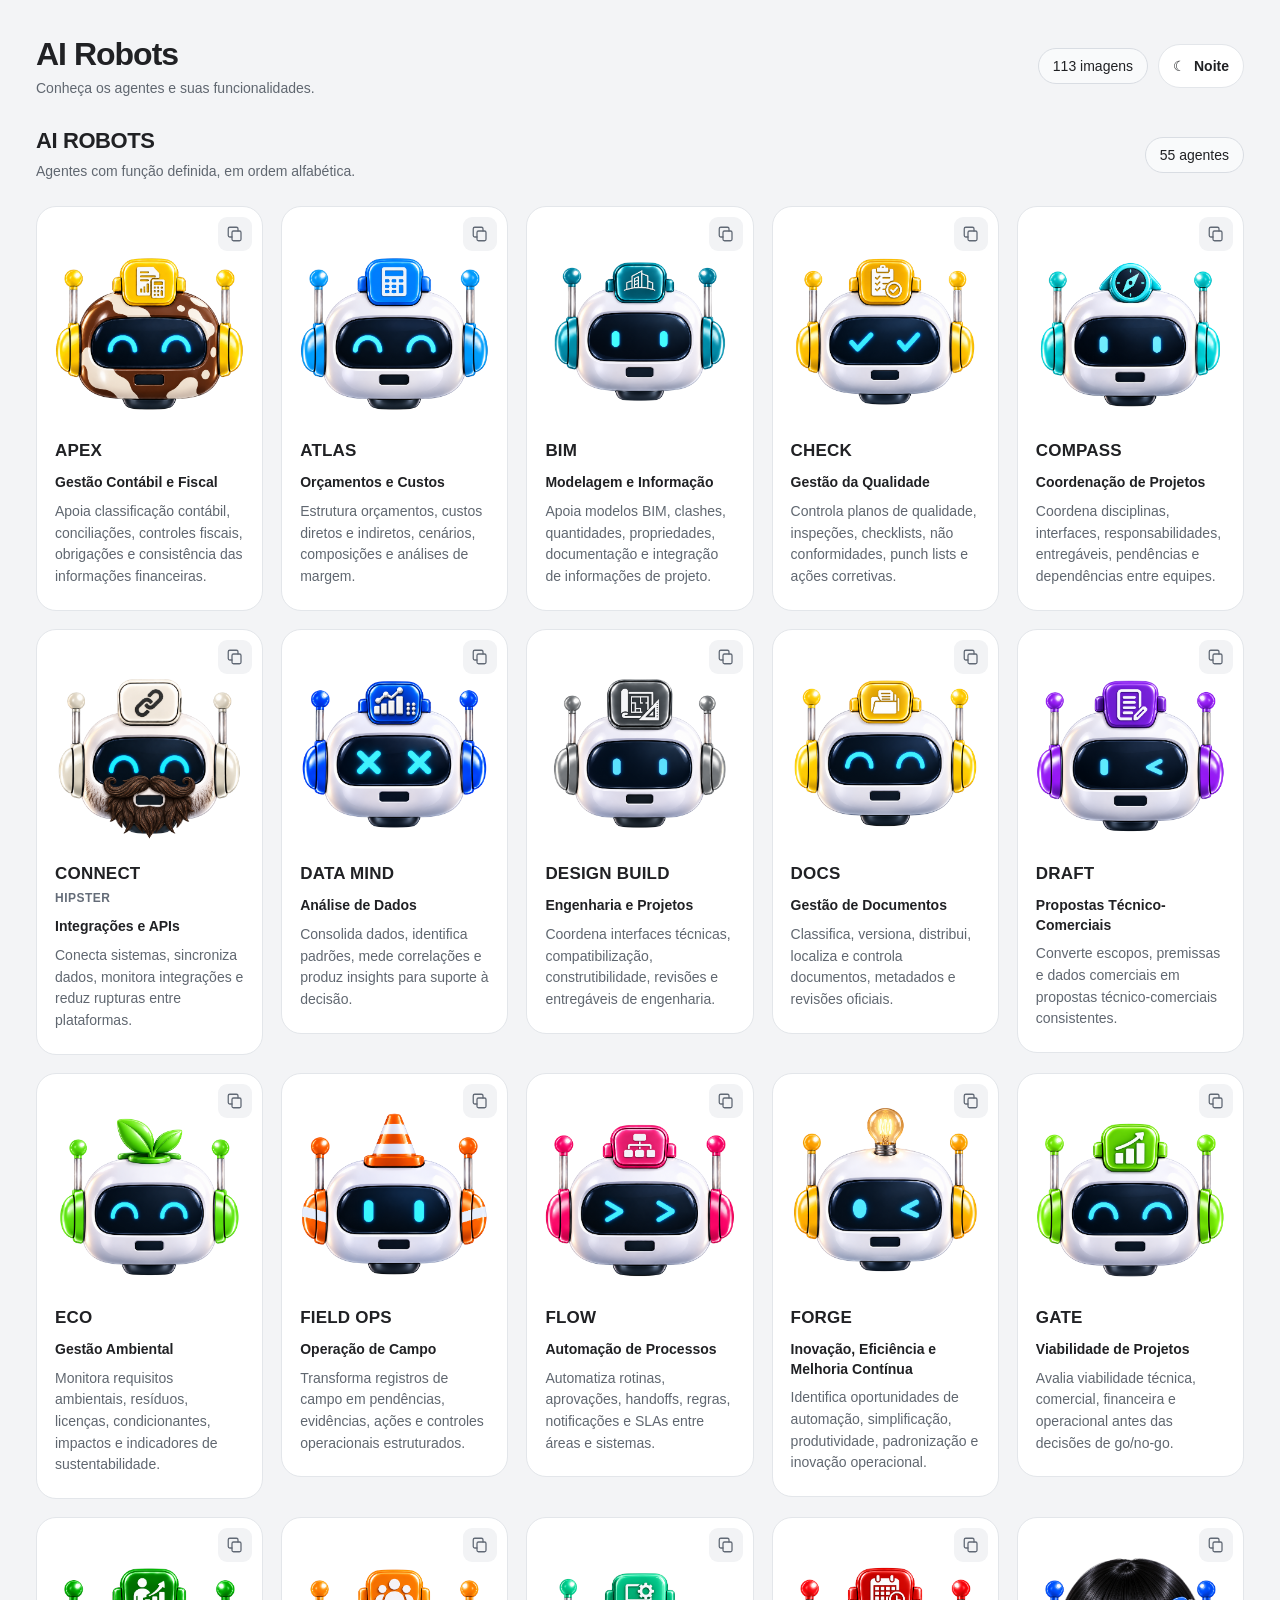
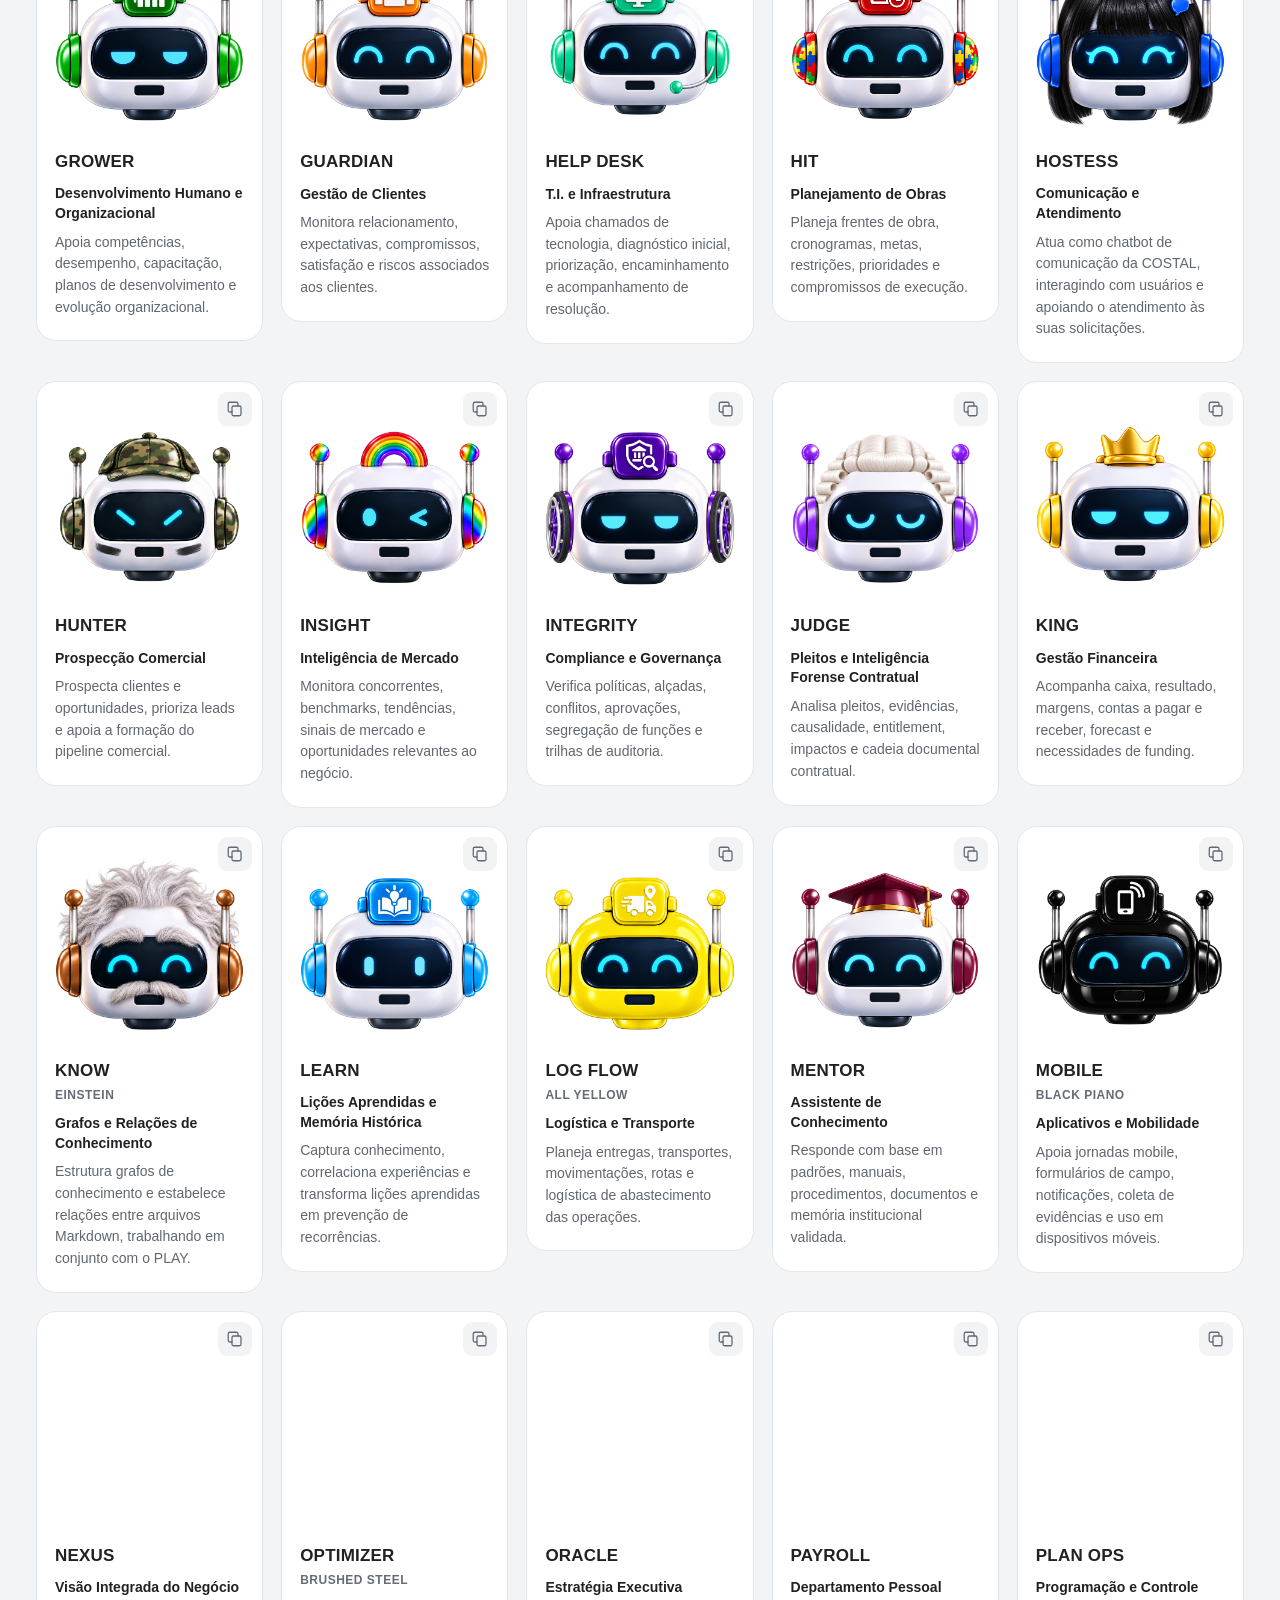
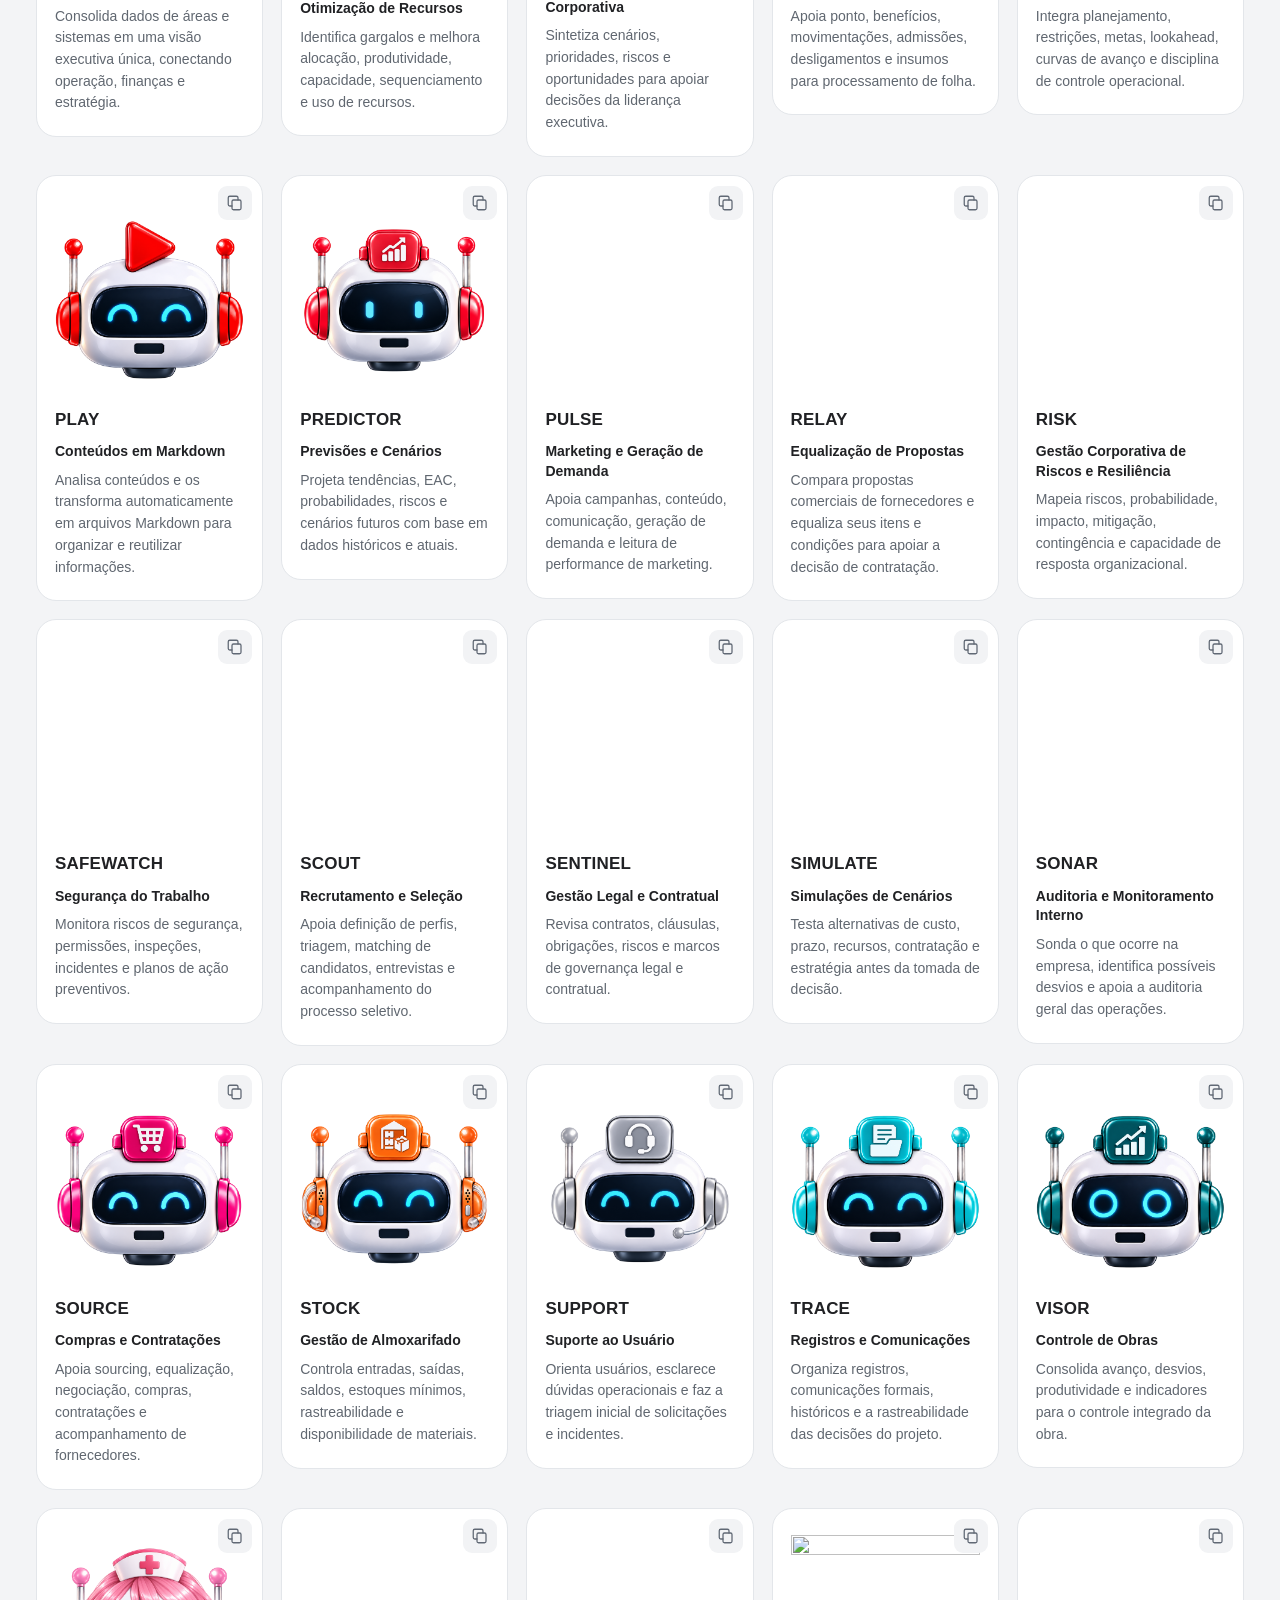
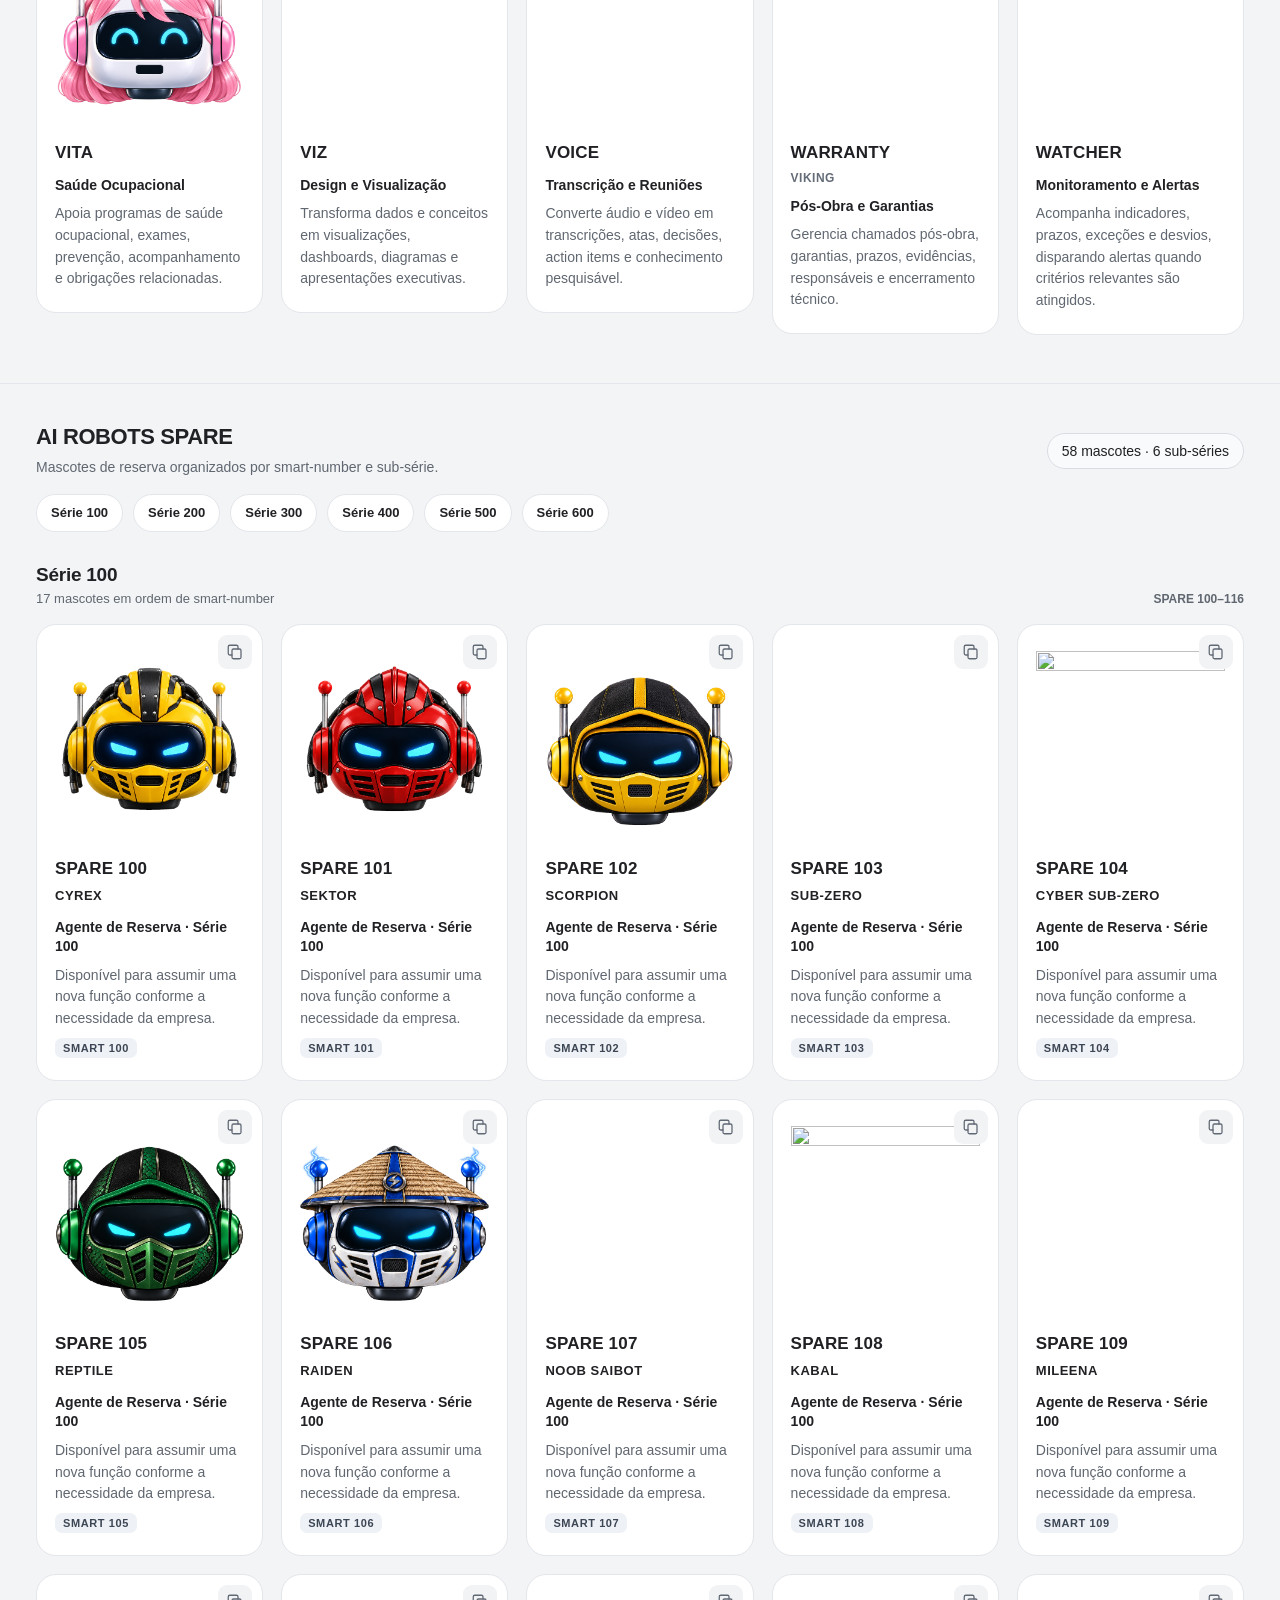
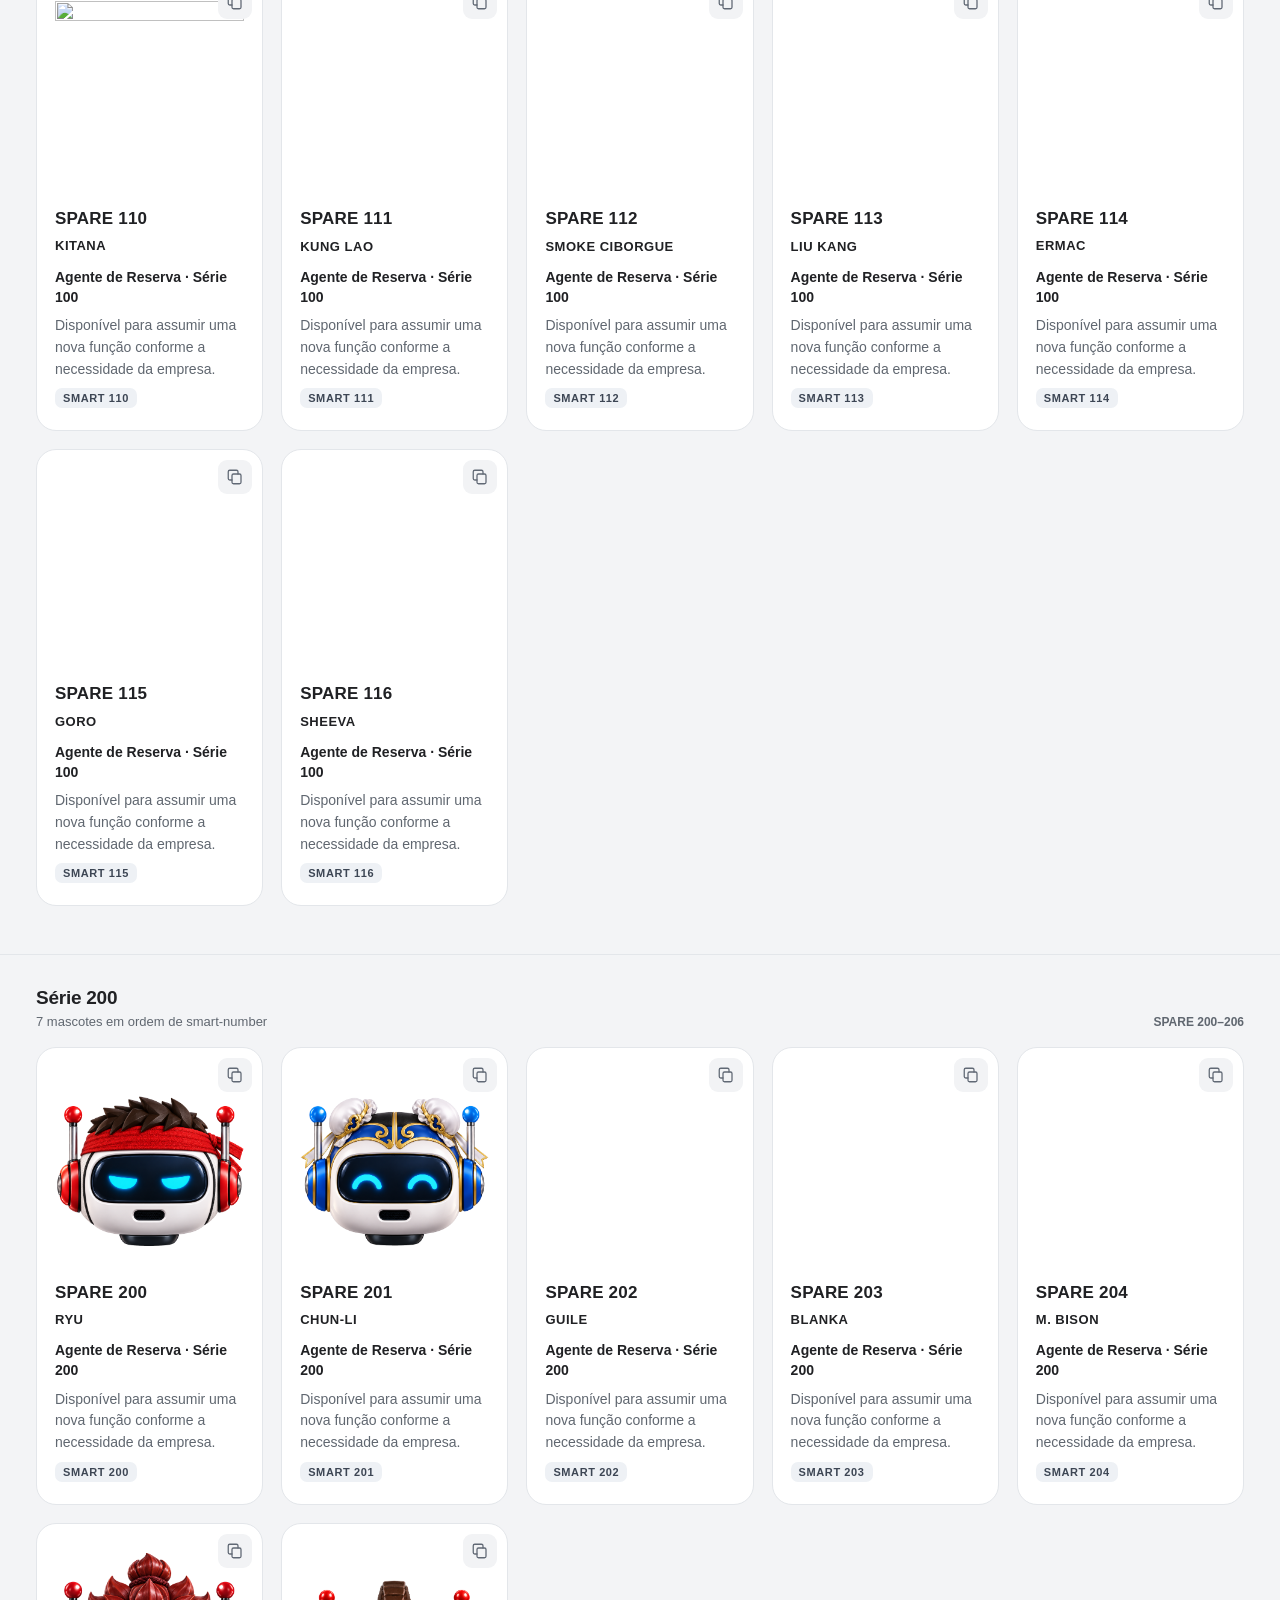
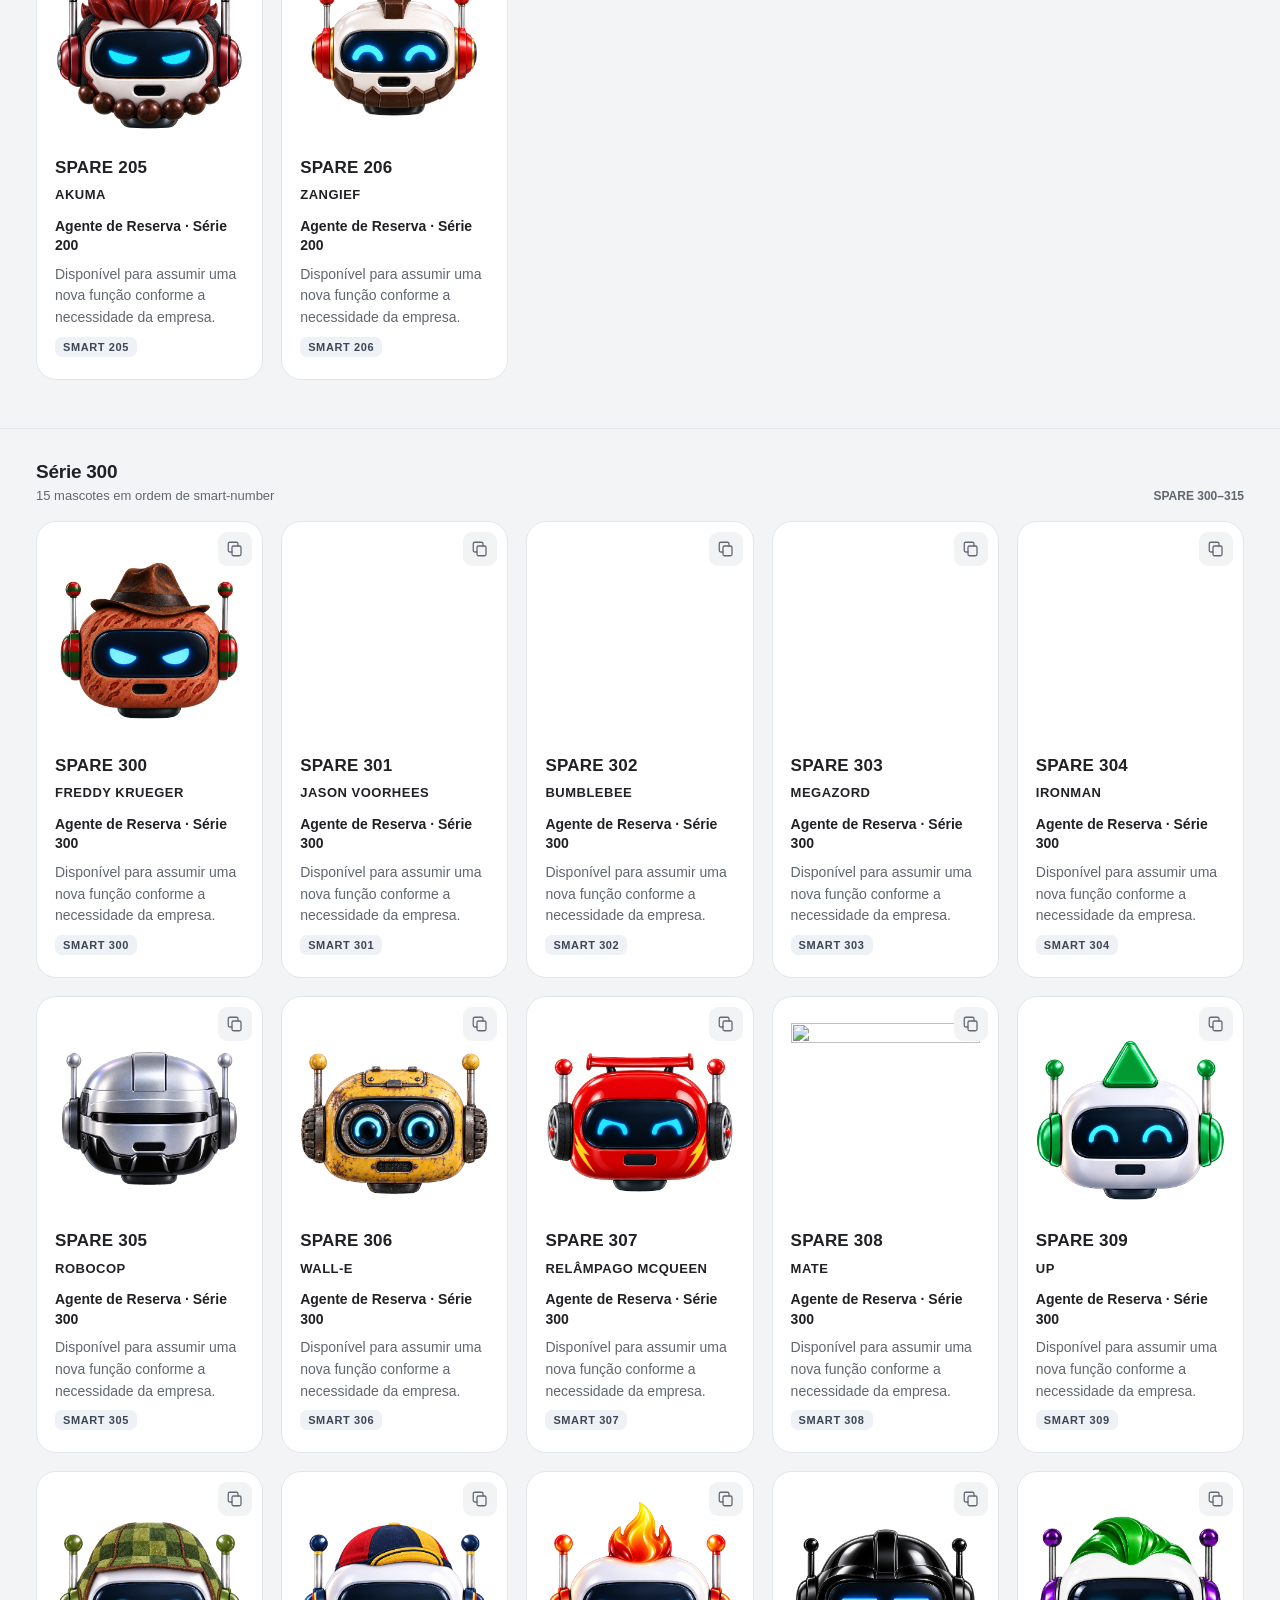
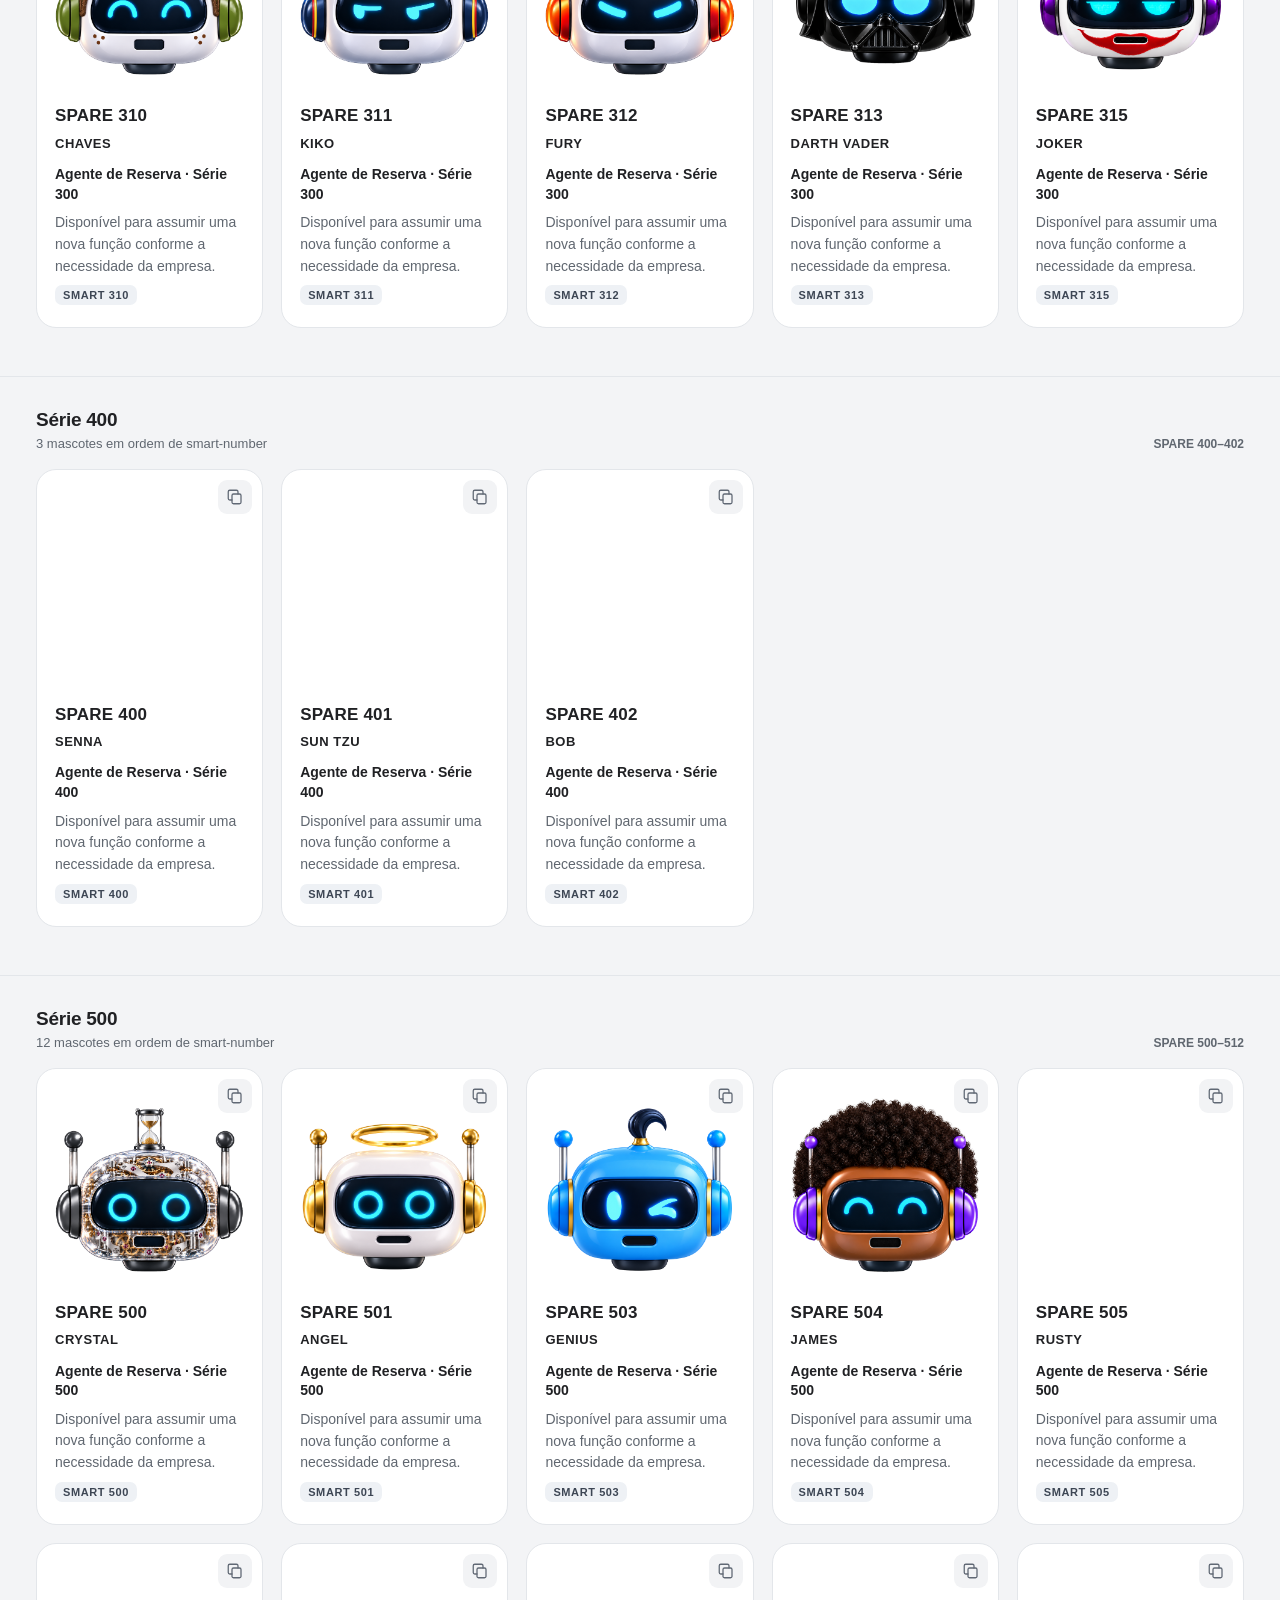
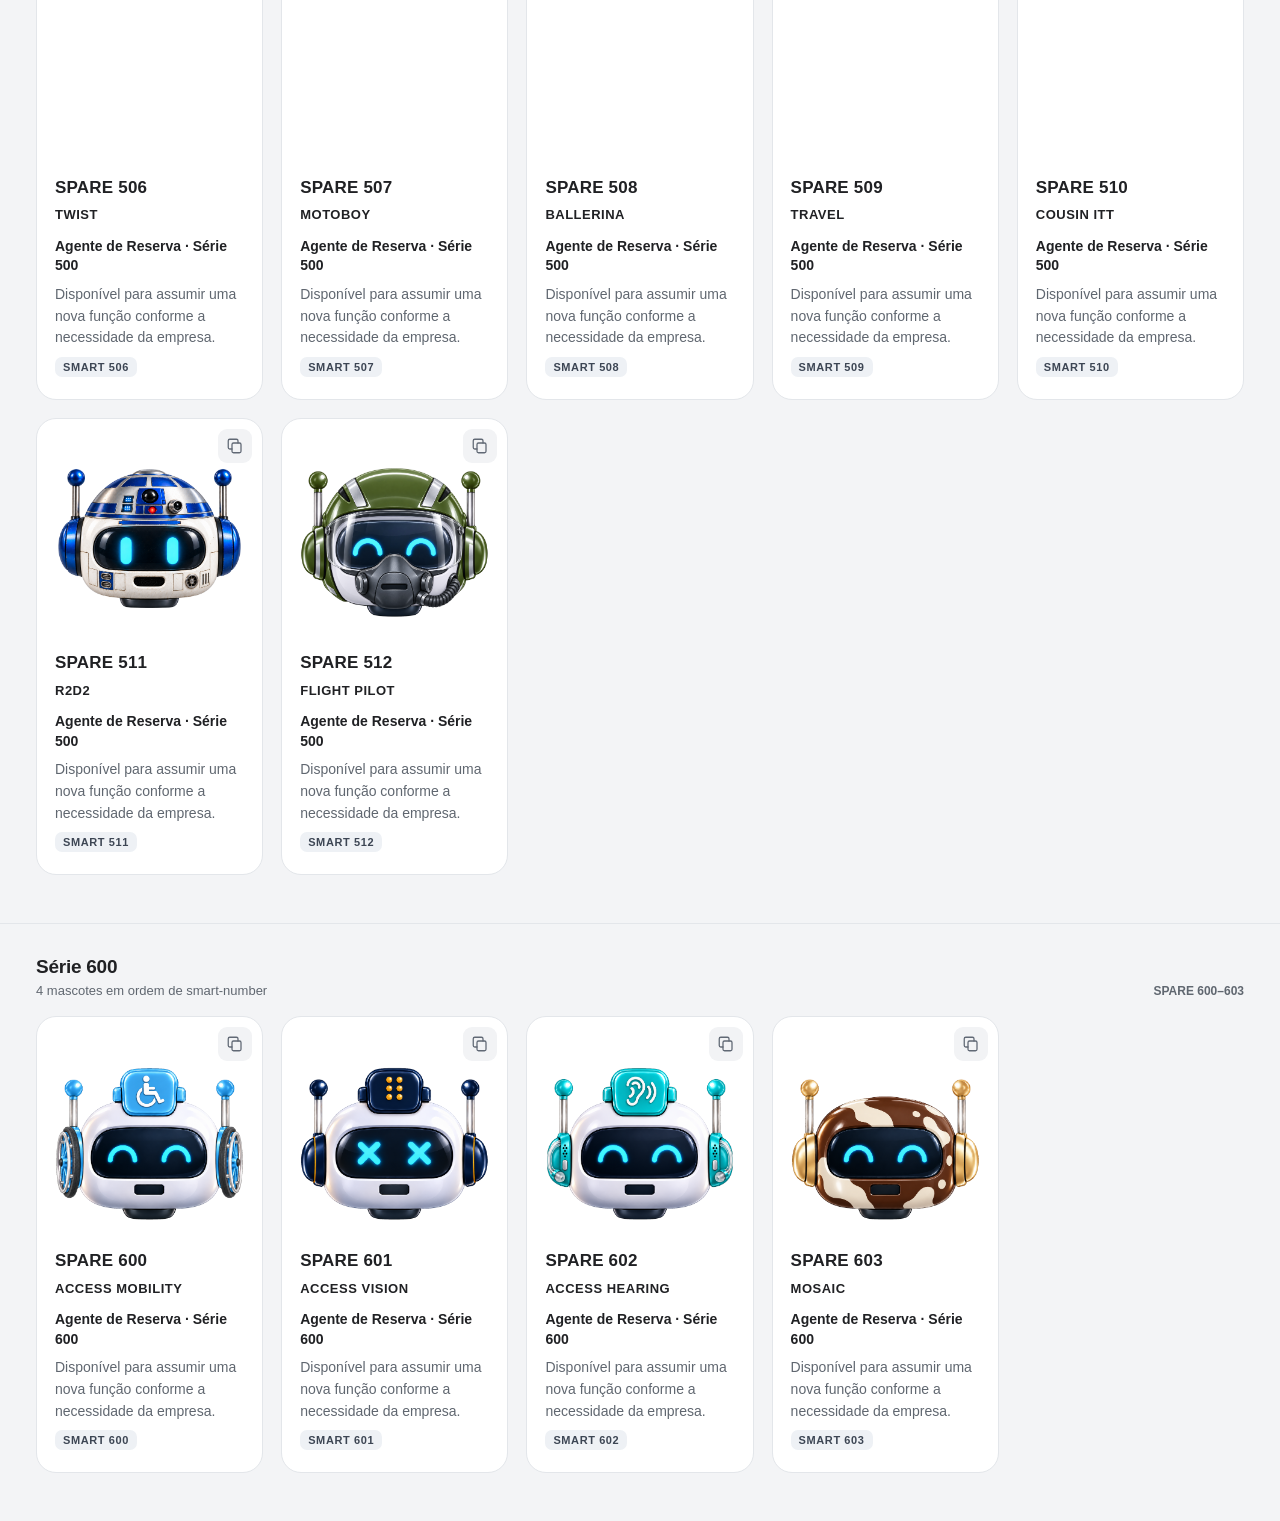
==== commit 98bd6bcb: "Update AI Robots Gallery - 2026-09-07 18:16" ====
--- a/index.html
+++ b/index.html
@@ -33,26 +33,30 @@
 [data-theme="dark"] .fallback{background:#293344;border-color:var(--line)}
 [data-theme="dark"] .toast{background:#e5ebf5;color:#192333}
 [data-theme="dark"] button:focus-visible,[data-theme="dark"] a:focus-visible{outline-color:#9dbbff}
+
+.series-nav{max-width:2200px;margin:-8px auto 28px;padding:0 36px;display:flex;gap:10px;flex-wrap:wrap}.series-link{display:inline-flex;align-items:center;min-height:38px;padding:8px 14px;border:1px solid var(--line);border-radius:999px;background:var(--surface);color:var(--ink);font-size:13px;font-weight:700;text-decoration:none}.series-link:hover{border-color:var(--muted);transform:translateY(-1px)}.series-block{scroll-margin-top:18px}.series-heading{max-width:2200px;margin:auto;padding:4px 36px 18px;display:flex;align-items:end;justify-content:space-between;gap:16px}.series-heading h3{font-size:19px;letter-spacing:-.25px;margin:0}.series-heading p{margin:5px 0 0;color:var(--muted);font-size:13px}.series-range{font-size:12px;font-weight:700;color:var(--muted);white-space:nowrap}.series-block+.series-block{border-top:1px solid var(--line);padding-top:28px}.smart-number{display:inline-flex;align-items:center;margin-top:8px;padding:4px 8px;border-radius:7px;background:#eef1f5;color:#3d4654;font-size:11px;font-weight:800;letter-spacing:.6px}:root[data-theme="dark"] .smart-number{background:#293240;color:#d7deea}
+@media(max-width:1099px){.series-nav,.series-heading{padding-left:24px;padding-right:24px}}@media(max-width:599px){.series-nav,.series-heading{padding-left:16px;padding-right:16px}.series-nav{margin-bottom:22px}.series-heading{align-items:flex-start}.series-range{white-space:normal;text-align:right}}
 </style>
 </head>
 <body>
-<header><div><h1>AI Robots</h1><p>Conheça os agentes e suas funcionalidades.</p></div><div class="header-actions"><span class="count">87 imagens</span><button class="theme-toggle" id="theme-toggle" type="button" aria-label="Modo noturno" aria-pressed="false"><span id="theme-icon" aria-hidden="true">☾</span><span id="theme-label">Noite</span></button></div></header>
+<header><div><h1>AI Robots</h1><p>Conheça os agentes e suas funcionalidades.</p></div><div class="header-actions"><span class="count">113 imagens</span><button class="theme-toggle" id="theme-toggle" type="button" aria-label="Modo noturno" aria-pressed="false"><span id="theme-icon" aria-hidden="true">☾</span><span id="theme-label">Noite</span></button></div></header>
 <main>
 <section aria-labelledby="agents-title">
 <div class="section-heading"><div><h2 id="agents-title">AI ROBOTS</h2><p>Agentes com função definida, em ordem alfabética.</p></div><span class="count">55 agentes</span></div>
 <div class="grid" id="gallery" aria-label="Galeria de AI Robots em ordem alfabética"></div>
 </section>
 <section class="spare-section" aria-labelledby="spare-title">
-<div class="section-heading"><div><h2 id="spare-title">AI ROBOTS SPARE</h2><p>Mascotes de reserva para novas funções.</p></div><span class="count">32 mascotes · #01–#32</span></div>
-<div class="grid" id="spare-gallery" aria-label="Galeria de AI Robots SPARE em ordem numérica"></div>
+<div class="section-heading"><div><h2 id="spare-title">AI ROBOTS SPARE</h2><p>Mascotes de reserva organizados por smart-number e sub-série.</p></div><span class="count">58 mascotes · 6 sub-séries</span></div>
+<nav class="series-nav" aria-label="Navegação pelas sub-séries SPARE"><a class="series-link" href="#serie-100">Série 100</a><a class="series-link" href="#serie-200">Série 200</a><a class="series-link" href="#serie-300">Série 300</a><a class="series-link" href="#serie-400">Série 400</a><a class="series-link" href="#serie-500">Série 500</a><a class="series-link" href="#serie-600">Série 600</a></nav>
+<div id="spare-series"></div>
 </section>
 </main>
 <noscript>Ative o JavaScript no navegador para visualizar a galeria.</noscript>
 <dialog id="modal" aria-labelledby="modal-name" aria-describedby="modal-description">
 <button class="close icon" id="close" aria-label="Fechar"><svg viewBox="0 0 24 24"><path d="m6 6 12 12M18 6 6 18"/></svg></button>
-<div class="modal-grid"><div class="large-wrap"><img id="large" alt=""></div><div class="detail"><span class="kicker">AI ROBOT</span><h2 id="modal-name"></h2><span class="edition" id="modal-edition"></span><h3 id="modal-role"></h3><p id="modal-description"></p><div class="modal-actions"><button class="action primary icon" id="modal-copy"></button><a class="action" id="download">Baixar PNG</a></div><p class="resolution" id="resolution"></p><div class="fallback" id="fallback" hidden>Seu navegador não permitiu a cópia automática. Use “Baixar PNG” ou clique com o botão direito na imagem e escolha “Copiar imagem”.</div></div></div>
+<div class="modal-grid"><div class="large-wrap"><img id="large" alt=""></div><div class="detail"><span class="kicker" id="modal-kicker">AI ROBOT</span><h2 id="modal-name"></h2><span class="edition" id="modal-edition"></span><h3 id="modal-role"></h3><p id="modal-description"></p><div class="modal-actions"><button class="action primary icon" id="modal-copy"></button><a class="action" id="download">Baixar PNG</a></div><p class="resolution" id="resolution"></p><div class="fallback" id="fallback" hidden>Seu navegador não permitiu a cópia automática. Use “Baixar PNG” ou clique com o botão direito na imagem e escolha “Copiar imagem”.</div></div></div>
 </dialog><div class="toast" id="toast" role="status" aria-live="polite"></div>
-<script id="agent-data" type="application/json">[{"name":"APEX","edition":"","role":"Gestão Contábil e Fiscal","description":"Apoia classificação contábil, conciliações, controles fiscais, obrigações e consistência das informações financeiras.","file":"APEX V02.png","spare":false,"width":1254,"height":1254,"transparent":true},{"name":"ATLAS","edition":"","role":"Orçamentos e Custos","description":"Estrutura orçamentos, custos diretos e indiretos, cenários, composições e análises de margem.","file":"ATLAS V02.png","spare":false,"width":1254,"height":1254,"transparent":true},{"name":"BIM","edition":"","role":"Modelagem e Informação","description":"Apoia modelos BIM, clashes, quantidades, propriedades, documentação e integração de informações de projeto.","file":"BIM V02.png","spare":false,"width":1254,"height":1254,"transparent":true},{"name":"CHECK","edition":"","role":"Gestão da Qualidade","description":"Controla planos de qualidade, inspeções, checklists, não conformidades, punch lists e ações corretivas.","file":"CHECK V02.png","spare":false,"width":1254,"height":1254,"transparent":true},{"name":"COMPASS","edition":"","role":"Coordenação de Projetos","description":"Coordena disciplinas, interfaces, responsabilidades, entregáveis, pendências e dependências entre equipes.","file":"COMPASS V02.png","spare":false,"width":1254,"height":1254,"transparent":true},{"name":"CONNECT","edition":"HIPSTER","role":"Integrações e APIs","description":"Conecta sistemas, sincroniza dados, monitora integrações e reduz rupturas entre plataformas.","file":"CONNECT V02 HIPSTER.png","spare":false,"width":1254,"height":1254,"transparent":true},{"name":"DATA MIND","edition":"","role":"Análise de Dados","description":"Consolida dados, identifica padrões, mede correlações e produz insights para suporte à decisão.","file":"DATA MIND V02.png","spare":false,"width":1254,"height":1254,"transparent":true},{"name":"DESIGN BUILD","edition":"","role":"Engenharia e Projetos","description":"Coordena interfaces técnicas, compatibilização, construtibilidade, revisões e entregáveis de engenharia.","file":"DESIGN BUILD V02.png","spare":false,"width":1254,"height":1254,"transparent":true},{"name":"DOCS","edition":"","role":"Gestão de Documentos","description":"Classifica, versiona, distribui, localiza e controla documentos, metadados e revisões oficiais.","file":"DOCS V02.png","spare":false,"width":1254,"height":1254,"transparent":true},{"name":"DRAFT","edition":"","role":"Propostas Técnico-Comerciais","description":"Converte escopos, premissas e dados comerciais em propostas técnico-comerciais consistentes.","file":"DRAFT V02.png","spare":false,"width":1254,"height":1254,"transparent":true},{"name":"ECO","edition":"","role":"Gestão Ambiental","description":"Monitora requisitos ambientais, resíduos, licenças, condicionantes, impactos e indicadores de sustentabilidade.","file":"ECO V02.png","spare":false,"width":1254,"height":1254,"transparent":true},{"name":"FIELD OPS","edition":"","role":"Operação de Campo","description":"Transforma registros de campo em pendências, evidências, ações e controles operacionais estruturados.","file":"FIELD OPS V02.png","spare":false,"width":1254,"height":1254,"transparent":true},{"name":"FLOW","edition":"","role":"Automação de Processos","description":"Automatiza rotinas, aprovações, handoffs, regras, notificações e SLAs entre áreas e sistemas.","file":"FLOW V02.png","spare":false,"width":1254,"height":1254,"transparent":true},{"name":"FORGE","edition":"","role":"Inovação, Eficiência e Melhoria Contínua","description":"Identifica oportunidades de automação, simplificação, produtividade, padronização e inovação operacional.","file":"FORGE V02.png","spare":false,"width":1254,"height":1254,"transparent":true},{"name":"GATE","edition":"","role":"Viabilidade de Projetos","description":"Avalia viabilidade técnica, comercial, financeira e operacional antes das decisões de go/no-go.","file":"GATE V02.png","spare":false,"width":1254,"height":1254,"transparent":true},{"name":"GROWER","edition":"","role":"Desenvolvimento Humano e Organizacional","description":"Apoia competências, desempenho, capacitação, planos de desenvolvimento e evolução organizacional.","file":"GROWER V02.png","spare":false,"width":1254,"height":1254,"transparent":true},{"name":"GUARDIAN","edition":"","role":"Gestão de Clientes","description":"Monitora relacionamento, expectativas, compromissos, satisfação e riscos associados aos clientes.","file":"GUARDIAN V02.png","spare":false,"width":1254,"height":1254,"transparent":true},{"name":"HELP DESK","edition":"","role":"T.I. e Infraestrutura","description":"Apoia chamados de tecnologia, diagnóstico inicial, priorização, encaminhamento e acompanhamento de resolução.","file":"HELP DESK V02.png","spare":false,"width":1254,"height":1254,"transparent":true},{"name":"HIT","edition":"","role":"Planejamento de Obras","description":"Planeja frentes de obra, cronogramas, metas, restrições, prioridades e compromissos de execução.","file":"HIT V02.png","spare":false,"width":1254,"height":1254,"transparent":true},{"name":"HOSTESS","edition":"","role":"Comunicação e Atendimento","description":"Atua como chatbot de comunicação da COSTAL, interagindo com usuários e apoiando o atendimento às suas solicitações.","file":"HOSTESS V02.png","spare":false,"width":1254,"height":1254,"transparent":true},{"name":"HUNTER","edition":"","role":"Prospecção Comercial","description":"Prospecta clientes e oportunidades, prioriza leads e apoia a formação do pipeline comercial.","file":"HUNTER V02.png","spare":false,"width":1254,"height":1254,"transparent":true},{"name":"INSIGHT","edition":"","role":"Inteligência de Mercado","description":"Monitora concorrentes, benchmarks, tendências, sinais de mercado e oportunidades relevantes ao negócio.","file":"INSIGHT V02.png","spare":false,"width":1254,"height":1254,"transparent":true},{"name":"INTEGRITY","edition":"","role":"Compliance e Governança","description":"Verifica políticas, alçadas, conflitos, aprovações, segregação de funções e trilhas de auditoria.","file":"INTEGRITY V02.png","spare":false,"width":1254,"height":1254,"transparent":true},{"name":"JUDGE","edition":"","role":"Pleitos e Inteligência Forense Contratual","description":"Analisa pleitos, evidências, causalidade, entitlement, impactos e cadeia documental contratual.","file":"JUDGE V02.png","spare":false,"width":1254,"height":1254,"transparent":true},{"name":"KING","edition":"","role":"Gestão Financeira","description":"Acompanha caixa, resultado, margens, contas a pagar e receber, forecast e necessidades de funding.","file":"KING V02.png","spare":false,"width":1254,"height":1254,"transparent":true},{"name":"KNOW","edition":"EINSTEIN","role":"Grafos e Relações de Conhecimento","description":"Estrutura grafos de conhecimento e estabelece relações entre arquivos Markdown, trabalhando em conjunto com o PLAY.","file":"KNOW V02 EINSTEIN.png","spare":false,"width":1254,"height":1254,"transparent":true},{"name":"LEARN","edition":"","role":"Lições Aprendidas e Memória Histórica","description":"Captura conhecimento, correlaciona experiências e transforma lições aprendidas em prevenção de recorrências.","file":"LEARN V02.png","spare":false,"width":1254,"height":1254,"transparent":true},{"name":"LOG FLOW","edition":"ALL YELLOW","role":"Logística e Transporte","description":"Planeja entregas, transportes, movimentações, rotas e logística de abastecimento das operações.","file":"LOG FLOW V02 ALL YELLOW.png","spare":false,"width":1254,"height":1254,"transparent":true},{"name":"MENTOR","edition":"","role":"Assistente de Conhecimento","description":"Responde com base em padrões, manuais, procedimentos, documentos e memória institucional validada.","file":"MENTOR V02.png","spare":false,"width":1254,"height":1254,"transparent":true},{"name":"MOBILE","edition":"BLACK PIANO","role":"Aplicativos e Mobilidade","description":"Apoia jornadas mobile, formulários de campo, notificações, coleta de evidências e uso em dispositivos móveis.","file":"MOBILE V02 BLACK PIANO.png","spare":false,"width":1254,"height":1254,"transparent":true},{"name":"NEXUS","edition":"","role":"Visão Integrada do Negócio","description":"Consolida dados de áreas e sistemas em uma visão executiva única, conectando operação, finanças e estratégia.","file":"NEXUS V02.png","spare":false,"width":1254,"height":1254,"transparent":true},{"name":"OPTIMIZER","edition":"BRUSHED STEEL","role":"Otimização de Recursos","description":"Identifica gargalos e melhora alocação, produtividade, capacidade, sequenciamento e uso de recursos.","file":"OPTIMIZER V02 BRUSHED STEEL.png","spare":false,"width":1254,"height":1254,"transparent":true},{"name":"ORACLE","edition":"","role":"Estratégia Executiva Corporativa","description":"Sintetiza cenários, prioridades, riscos e oportunidades para apoiar decisões da liderança executiva.","file":"ORACLE V02.png","spare":false,"width":1254,"height":1254,"transparent":true},{"name":"PAYROLL","edition":"","role":"Departamento Pessoal","description":"Apoia ponto, benefícios, movimentações, admissões, desligamentos e insumos para processamento de folha.","file":"PAYROLL V02.png","spare":false,"width":1254,"height":1254,"transparent":true},{"name":"PLAN OPS","edition":"","role":"Programação e Controle","description":"Integra planejamento, restrições, metas, lookahead, curvas de avanço e disciplina de controle operacional.","file":"PLAN OPS V02.png","spare":false,"width":1254,"height":1254,"transparent":true},{"name":"PLAY","edition":"","role":"Conteúdos em Markdown","description":"Analisa conteúdos e os transforma automaticamente em arquivos Markdown para organizar e reutilizar informações.","file":"PLAY V02.png","spare":false,"width":1254,"height":1254,"transparent":true},{"name":"PREDICTOR","edition":"","role":"Previsões e Cenários","description":"Projeta tendências, EAC, probabilidades, riscos e cenários futuros com base em dados históricos e atuais.","file":"PREDICTOR V02.png","spare":false,"width":1254,"height":1254,"transparent":true},{"name":"PULSE","edition":"","role":"Marketing e Geração de Demanda","description":"Apoia campanhas, conteúdo, comunicação, geração de demanda e leitura de performance de marketing.","file":"PULSE V02.png","spare":false,"width":1254,"height":1254,"transparent":true},{"name":"RELAY","edition":"","role":"Equalização de Propostas","description":"Compara propostas comerciais de fornecedores e equaliza seus itens e condições para apoiar a decisão de contratação.","file":"RELAY V02.png","spare":false,"width":1254,"height":1254,"transparent":true},{"name":"RISK","edition":"","role":"Gestão Corporativa de Riscos e Resiliência","description":"Mapeia riscos, probabilidade, impacto, mitigação, contingência e capacidade de resposta organizacional.","file":"RISK V02.png","spare":false,"width":1254,"height":1254,"transparent":true},{"name":"SAFEWATCH","edition":"","role":"Segurança do Trabalho","description":"Monitora riscos de segurança, permissões, inspeções, incidentes e planos de ação preventivos.","file":"SAFEWATCH V02.png","spare":false,"width":1254,"height":1254,"transparent":true},{"name":"SCOUT","edition":"","role":"Recrutamento e Seleção","description":"Apoia definição de perfis, triagem, matching de candidatos, entrevistas e acompanhamento do processo seletivo.","file":"SCOUT V02.png","spare":false,"width":1254,"height":1254,"transparent":true},{"name":"SENTINEL","edition":"","role":"Gestão Legal e Contratual","description":"Revisa contratos, cláusulas, obrigações, riscos e marcos de governança legal e contratual.","file":"SENTINEL V02.png","spare":false,"width":1254,"height":1254,"transparent":true},{"name":"SIMULATE","edition":"","role":"Simulações de Cenários","description":"Testa alternativas de custo, prazo, recursos, contratação e estratégia antes da tomada de decisão.","file":"SIMULATE V02.png","spare":false,"width":1254,"height":1254,"transparent":true},{"name":"SONAR","edition":"","role":"Auditoria e Monitoramento Interno","description":"Sonda o que ocorre na empresa, identifica possíveis desvios e apoia a auditoria geral das operações.","file":"SONAR V02.png","spare":false,"width":1254,"height":1254,"transparent":true},{"name":"SOURCE","edition":"","role":"Compras e Contratações","description":"Apoia sourcing, equalização, negociação, compras, contratações e acompanhamento de fornecedores.","file":"SOURCE V02.png","spare":false,"width":1254,"height":1254,"transparent":true},{"name":"STOCK","edition":"","role":"Gestão de Almoxarifado","description":"Controla entradas, saídas, saldos, estoques mínimos, rastreabilidade e disponibilidade de materiais.","file":"STOCK V02.png","spare":false,"width":1254,"height":1254,"transparent":true},{"name":"SUPPORT","edition":"","role":"Suporte ao Usuário","description":"Orienta usuários, esclarece dúvidas operacionais e faz a triagem inicial de solicitações e incidentes.","file":"SUPPORT V02.png","spare":false,"width":1254,"height":1254,"transparent":true},{"name":"TRACE","edition":"","role":"Registros e Comunicações","description":"Organiza registros, comunicações formais, históricos e a rastreabilidade das decisões do projeto.","file":"TRACE V02.png","spare":false,"width":1254,"height":1254,"transparent":true},{"name":"VISOR","edition":"","role":"Controle de Obras","description":"Consolida avanço, desvios, produtividade e indicadores para o controle integrado da obra.","file":"VISOR V02.png","spare":false,"width":1254,"height":1254,"transparent":true},{"name":"VITA","edition":"","role":"Saúde Ocupacional","description":"Apoia programas de saúde ocupacional, exames, prevenção, acompanhamento e obrigações relacionadas.","file":"VITA V02.png","spare":false,"width":1254,"height":1254,"transparent":true},{"name":"VIZ","edition":"","role":"Design e Visualização","description":"Transforma dados e conceitos em visualizações, dashboards, diagramas e apresentações executivas.","file":"VIZ V02.png","spare":false,"width":1254,"height":1254,"transparent":true},{"name":"VOICE","edition":"","role":"Transcrição e Reuniões","description":"Converte áudio e vídeo em transcrições, atas, decisões, action items e conhecimento pesquisável.","file":"VOICE V02.png","spare":false,"width":1254,"height":1254,"transparent":true},{"name":"WARRANTY","edition":"VIKING","role":"Pós-Obra e Garantias","description":"Gerencia chamados pós-obra, garantias, prazos, evidências, responsáveis e encerramento técnico.","file":"WARRANTY V02 VIKING.png","spare":false,"width":1254,"height":1254,"transparent":true},{"name":"WATCHER","edition":"","role":"Monitoramento e Alertas","description":"Acompanha indicadores, prazos, exceções e desvios, disparando alertas quando critérios relevantes são atingidos.","file":"WATCHER V02.png","spare":false,"width":1254,"height":1254,"transparent":true},{"name":"SPARE #01","edition":"CRYSTAL","role":"Agente de Reserva","description":"Disponível para assumir uma nova função conforme a necessidade da empresa.","file":"SPARE #01 CRYSTAL V02.png","spare":true,"width":1254,"height":1254,"transparent":true},{"name":"SPARE #02","edition":"ANGEL","role":"Agente de Reserva","description":"Disponível para assumir uma nova função conforme a necessidade da empresa.","file":"SPARE #02 ANGEL V02.png","spare":true,"width":1254,"height":1254,"transparent":true},{"name":"SPARE #03","edition":"SUN TZU","role":"Agente de Reserva","description":"Disponível para assumir uma nova função conforme a necessidade da empresa.","file":"SPARE #03 SUN TZU V02.png","spare":true,"width":1254,"height":1254,"transparent":true},{"name":"SPARE #04","edition":"GENIUS","role":"Agente de Reserva","description":"Disponível para assumir uma nova função conforme a necessidade da empresa.","file":"SPARE #04 GENIUS V02.png","spare":true,"width":1254,"height":1254,"transparent":true},{"name":"SPARE #05","edition":"JAMES","role":"Agente de Reserva","description":"Disponível para assumir uma nova função conforme a necessidade da empresa.","file":"SPARE #05 JAMES V02.png","spare":true,"width":1254,"height":1254,"transparent":true},{"name":"SPARE #06","edition":"FREDDY KRUEGER","role":"Agente de Reserva","description":"Disponível para assumir uma nova função conforme a necessidade da empresa.","file":"SPARE #06 FREDDY KRUEGER V02.png","spare":true,"width":1254,"height":1254,"transparent":true},{"name":"SPARE #07","edition":"JASON VOORHEES","role":"Agente de Reserva","description":"Disponível para assumir uma nova função conforme a necessidade da empresa.","file":"SPARE #07 JASON VOORHEES V02.png","spare":true,"width":1254,"height":1254,"transparent":true},{"name":"SPARE #08","edition":"RUSTY","role":"Agente de Reserva","description":"Disponível para assumir uma nova função conforme a necessidade da empresa.","file":"SPARE #08 RUSTY V02.png","spare":true,"width":1254,"height":1254,"transparent":true},{"name":"SPARE #09","edition":"BUMBLEBEE","role":"Agente de Reserva","description":"Disponível para assumir uma nova função conforme a necessidade da empresa.","file":"SPARE #09 BUMBLEBEE V02.png","spare":true,"width":1254,"height":1254,"transparent":true},{"name":"SPARE #10","edition":"MEGAZORD","role":"Agente de Reserva","description":"Disponível para assumir uma nova função conforme a necessidade da empresa.","file":"SPARE #10 MEGAZORD V02.png","spare":true,"width":1254,"height":1254,"transparent":true},{"name":"SPARE #11","edition":"IRONMAN","role":"Agente de Reserva","description":"Disponível para assumir uma nova função conforme a necessidade da empresa.","file":"SPARE #11 IRONMAN V02.png","spare":true,"width":1254,"height":1254,"transparent":true},{"name":"SPARE #12","edition":"ROBOCOP","role":"Agente de Reserva","description":"Disponível para assumir uma nova função conforme a necessidade da empresa.","file":"SPARE #12 ROBOCOP V02.png","spare":true,"width":1254,"height":1254,"transparent":true},{"name":"SPARE #13","edition":"CYREX","role":"Agente de Reserva","description":"Disponível para assumir uma nova função conforme a necessidade da empresa.","file":"SPARE #13 CYREX V02.png","spare":true,"width":1254,"height":1254,"transparent":true},{"name":"SPARE #14","edition":"SEKTOR","role":"Agente de Reserva","description":"Disponível para assumir uma nova função conforme a necessidade da empresa.","file":"SPARE #14 SEKTOR V02.png","spare":true,"width":1254,"height":1254,"transparent":true},{"name":"SPARE #15","edition":"WALL-E","role":"Agente de Reserva","description":"Disponível para assumir uma nova função conforme a necessidade da empresa.","file":"SPARE #15 WALL-E V02.png","spare":true,"width":1254,"height":1254,"transparent":true},{"name":"SPARE #16","edition":"RELÂMPAGO MCQUEEN","role":"Agente de Reserva","description":"Disponível para assumir uma nova função conforme a necessidade da empresa.","file":"SPARE #16 RELÂMPAGO MCQUEEN V02.png","spare":true,"width":1254,"height":1254,"transparent":true},{"name":"SPARE #17","edition":"MATE","role":"Agente de Reserva","description":"Disponível para assumir uma nova função conforme a necessidade da empresa.","file":"SPARE #17 MATE V02.png","spare":true,"width":1254,"height":1254,"transparent":true},{"name":"SPARE #18","edition":"SCORPION","role":"Agente de Reserva","description":"Disponível para assumir uma nova função conforme a necessidade da empresa.","file":"SPARE #18 SCORPION V02.png","spare":true,"width":1254,"height":1254,"transparent":true},{"name":"SPARE #19","edition":"SUB-ZERO","role":"Agente de Reserva","description":"Disponível para assumir uma nova função conforme a necessidade da empresa.","file":"SPARE #19 SUB-ZERO V02.png","spare":true,"width":1254,"height":1254,"transparent":true},{"name":"SPARE #20","edition":"CYBER SUB-ZERO","role":"Agente de Reserva","description":"Disponível para assumir uma nova função conforme a necessidade da empresa.","file":"SPARE #20 CYBER SUB-ZERO V02.png","spare":true,"width":1254,"height":1254,"transparent":true},{"name":"SPARE #21","edition":"FURY","role":"Agente de Reserva","description":"Disponível para assumir uma nova função conforme a necessidade da empresa.","file":"SPARE #21 FURY V02.png","spare":true,"width":1254,"height":1254,"transparent":true},{"name":"SPARE #22","edition":"UP","role":"Agente de Reserva","description":"Disponível para assumir uma nova função conforme a necessidade da empresa.","file":"SPARE #22 UP V02.png","spare":true,"width":1254,"height":1254,"transparent":true},{"name":"SPARE #23","edition":"TWIST","role":"Agente de Reserva","description":"Disponível para assumir uma nova função conforme a necessidade da empresa.","file":"SPARE #23 TWIST V02.png","spare":true,"width":1254,"height":1254,"transparent":true},{"name":"SPARE #24","edition":"MOTOBOY","role":"Agente de Reserva","description":"Disponível para assumir uma nova função conforme a necessidade da empresa.","file":"SPARE #24 MOTOBOY V02.png","spare":true,"width":1254,"height":1254,"transparent":true},{"name":"SPARE #25","edition":"CHAVES","role":"Agente de Reserva","description":"Disponível para assumir uma nova função conforme a necessidade da empresa.","file":"SPARE #25 CHAVES V02.png","spare":true,"width":1254,"height":1254,"transparent":true},{"name":"SPARE #26","edition":"KIKO","role":"Agente de Reserva","description":"Disponível para assumir uma nova função conforme a necessidade da empresa.","file":"SPARE #26 KIKO V02.png","spare":true,"width":1254,"height":1254,"transparent":true},{"name":"SPARE #27","edition":"SENNA","role":"Agente de Reserva","description":"Disponível para assumir uma nova função conforme a necessidade da empresa.","file":"SPARE #27 SENNA V02.png","spare":true,"width":1254,"height":1254,"transparent":true},{"name":"SPARE #28","edition":"REPTILE","role":"Agente de Reserva","description":"Disponível para assumir uma nova função conforme a necessidade da empresa.","file":"SPARE #28 REPTILE V02.png","spare":true,"width":1254,"height":1254,"transparent":true},{"name":"SPARE #29","edition":"RAIDEN","role":"Agente de Reserva","description":"Disponível para assumir uma nova função conforme a necessidade da empresa.","file":"SPARE #29 RAIDEN V02.png","spare":true,"width":1254,"height":1254,"transparent":true},{"name":"SPARE #30","edition":"NOOB SAIBOT","role":"Agente de Reserva","description":"Disponível para assumir uma nova função conforme a necessidade da empresa.","file":"SPARE #30 NOOB SAIBOT V02.png","spare":true,"width":1254,"height":1254,"transparent":true},{"name":"SPARE #31","edition":"KABAL","role":"Agente de Reserva","description":"Disponível para assumir uma nova função conforme a necessidade da empresa.","file":"SPARE #31 KABAL V02.png","spare":true,"width":1254,"height":1254,"transparent":true},{"name":"SPARE #32","edition":"BALLERINA","role":"Agente de Reserva","description":"Disponível para assumir uma nova função conforme a necessidade da empresa.","file":"SPARE #32 BALLERINA V02.png","spare":true,"width":1254,"height":1254,"transparent":true}]</script>
+<script id="agent-data" type="application/json">[{"name":"APEX","edition":"","role":"Gestão Contábil e Fiscal","description":"Apoia classificação contábil, conciliações, controles fiscais, obrigações e consistência das informações financeiras.","file":"APEX V02.png","spare":false,"width":1254,"height":1254,"transparent":true},{"name":"ATLAS","edition":"","role":"Orçamentos e Custos","description":"Estrutura orçamentos, custos diretos e indiretos, cenários, composições e análises de margem.","file":"ATLAS V02.png","spare":false,"width":1254,"height":1254,"transparent":true},{"name":"BIM","edition":"","role":"Modelagem e Informação","description":"Apoia modelos BIM, clashes, quantidades, propriedades, documentação e integração de informações de projeto.","file":"BIM V02.png","spare":false,"width":1254,"height":1254,"transparent":true},{"name":"CHECK","edition":"","role":"Gestão da Qualidade","description":"Controla planos de qualidade, inspeções, checklists, não conformidades, punch lists e ações corretivas.","file":"CHECK V02.png","spare":false,"width":1254,"height":1254,"transparent":true},{"name":"COMPASS","edition":"","role":"Coordenação de Projetos","description":"Coordena disciplinas, interfaces, responsabilidades, entregáveis, pendências e dependências entre equipes.","file":"COMPASS V02.png","spare":false,"width":1254,"height":1254,"transparent":true},{"name":"CONNECT","edition":"HIPSTER","role":"Integrações e APIs","description":"Conecta sistemas, sincroniza dados, monitora integrações e reduz rupturas entre plataformas.","file":"CONNECT V02 HIPSTER.png","spare":false,"width":1254,"height":1254,"transparent":true},{"name":"DATA MIND","edition":"","role":"Análise de Dados","description":"Consolida dados, identifica padrões, mede correlações e produz insights para suporte à decisão.","file":"DATA MIND V02.png","spare":false,"width":1254,"height":1254,"transparent":true},{"name":"DESIGN BUILD","edition":"","role":"Engenharia e Projetos","description":"Coordena interfaces técnicas, compatibilização, construtibilidade, revisões e entregáveis de engenharia.","file":"DESIGN BUILD V02.png","spare":false,"width":1254,"height":1254,"transparent":true},{"name":"DOCS","edition":"","role":"Gestão de Documentos","description":"Classifica, versiona, distribui, localiza e controla documentos, metadados e revisões oficiais.","file":"DOCS V02.png","spare":false,"width":1254,"height":1254,"transparent":true},{"name":"DRAFT","edition":"","role":"Propostas Técnico-Comerciais","description":"Converte escopos, premissas e dados comerciais em propostas técnico-comerciais consistentes.","file":"DRAFT V02.png","spare":false,"width":1254,"height":1254,"transparent":true},{"name":"ECO","edition":"","role":"Gestão Ambiental","description":"Monitora requisitos ambientais, resíduos, licenças, condicionantes, impactos e indicadores de sustentabilidade.","file":"ECO V02.png","spare":false,"width":1254,"height":1254,"transparent":true},{"name":"FIELD OPS","edition":"","role":"Operação de Campo","description":"Transforma registros de campo em pendências, evidências, ações e controles operacionais estruturados.","file":"FIELD OPS V02.png","spare":false,"width":1254,"height":1254,"transparent":true},{"name":"FLOW","edition":"","role":"Automação de Processos","description":"Automatiza rotinas, aprovações, handoffs, regras, notificações e SLAs entre áreas e sistemas.","file":"FLOW V02.png","spare":false,"width":1254,"height":1254,"transparent":true},{"name":"FORGE","edition":"","role":"Inovação, Eficiência e Melhoria Contínua","description":"Identifica oportunidades de automação, simplificação, produtividade, padronização e inovação operacional.","file":"FORGE V02.png","spare":false,"width":1254,"height":1254,"transparent":true},{"name":"GATE","edition":"","role":"Viabilidade de Projetos","description":"Avalia viabilidade técnica, comercial, financeira e operacional antes das decisões de go/no-go.","file":"GATE V02.png","spare":false,"width":1254,"height":1254,"transparent":true},{"name":"GROWER","edition":"","role":"Desenvolvimento Humano e Organizacional","description":"Apoia competências, desempenho, capacitação, planos de desenvolvimento e evolução organizacional.","file":"GROWER V02.png","spare":false,"width":1254,"height":1254,"transparent":true},{"name":"GUARDIAN","edition":"","role":"Gestão de Clientes","description":"Monitora relacionamento, expectativas, compromissos, satisfação e riscos associados aos clientes.","file":"GUARDIAN V02.png","spare":false,"width":1254,"height":1254,"transparent":true},{"name":"HELP DESK","edition":"","role":"T.I. e Infraestrutura","description":"Apoia chamados de tecnologia, diagnóstico inicial, priorização, encaminhamento e acompanhamento de resolução.","file":"HELP DESK V02.png","spare":false,"width":1254,"height":1254,"transparent":true},{"name":"HIT","edition":"","role":"Planejamento de Obras","description":"Planeja frentes de obra, cronogramas, metas, restrições, prioridades e compromissos de execução.","file":"HIT V02.png","spare":false,"width":1254,"height":1254,"transparent":true},{"name":"HOSTESS","edition":"","role":"Comunicação e Atendimento","description":"Atua como chatbot de comunicação da COSTAL, interagindo com usuários e apoiando o atendimento às suas solicitações.","file":"HOSTESS V02.png","spare":false,"width":1254,"height":1254,"transparent":true},{"name":"HUNTER","edition":"","role":"Prospecção Comercial","description":"Prospecta clientes e oportunidades, prioriza leads e apoia a formação do pipeline comercial.","file":"HUNTER V02.png","spare":false,"width":1254,"height":1254,"transparent":true},{"name":"INSIGHT","edition":"","role":"Inteligência de Mercado","description":"Monitora concorrentes, benchmarks, tendências, sinais de mercado e oportunidades relevantes ao negócio.","file":"INSIGHT V02.png","spare":false,"width":1254,"height":1254,"transparent":true},{"name":"INTEGRITY","edition":"","role":"Compliance e Governança","description":"Verifica políticas, alçadas, conflitos, aprovações, segregação de funções e trilhas de auditoria.","file":"INTEGRITY V02.png","spare":false,"width":1254,"height":1254,"transparent":true},{"name":"JUDGE","edition":"","role":"Pleitos e Inteligência Forense Contratual","description":"Analisa pleitos, evidências, causalidade, entitlement, impactos e cadeia documental contratual.","file":"JUDGE V02.png","spare":false,"width":1254,"height":1254,"transparent":true},{"name":"KING","edition":"","role":"Gestão Financeira","description":"Acompanha caixa, resultado, margens, contas a pagar e receber, forecast e necessidades de funding.","file":"KING V02.png","spare":false,"width":1254,"height":1254,"transparent":true},{"name":"KNOW","edition":"EINSTEIN","role":"Grafos e Relações de Conhecimento","description":"Estrutura grafos de conhecimento e estabelece relações entre arquivos Markdown, trabalhando em conjunto com o PLAY.","file":"KNOW V02 EINSTEIN.png","spare":false,"width":1254,"height":1254,"transparent":true},{"name":"LEARN","edition":"","role":"Lições Aprendidas e Memória Histórica","description":"Captura conhecimento, correlaciona experiências e transforma lições aprendidas em prevenção de recorrências.","file":"LEARN V02.png","spare":false,"width":1254,"height":1254,"transparent":true},{"name":"LOG FLOW","edition":"ALL YELLOW","role":"Logística e Transporte","description":"Planeja entregas, transportes, movimentações, rotas e logística de abastecimento das operações.","file":"LOG FLOW V02 ALL YELLOW.png","spare":false,"width":1254,"height":1254,"transparent":true},{"name":"MENTOR","edition":"","role":"Assistente de Conhecimento","description":"Responde com base em padrões, manuais, procedimentos, documentos e memória institucional validada.","file":"MENTOR V02.png","spare":false,"width":1254,"height":1254,"transparent":true},{"name":"MOBILE","edition":"BLACK PIANO","role":"Aplicativos e Mobilidade","description":"Apoia jornadas mobile, formulários de campo, notificações, coleta de evidências e uso em dispositivos móveis.","file":"MOBILE V02 BLACK PIANO.png","spare":false,"width":1254,"height":1254,"transparent":true},{"name":"NEXUS","edition":"","role":"Visão Integrada do Negócio","description":"Consolida dados de áreas e sistemas em uma visão executiva única, conectando operação, finanças e estratégia.","file":"NEXUS V02.png","spare":false,"width":1254,"height":1254,"transparent":true},{"name":"OPTIMIZER","edition":"BRUSHED STEEL","role":"Otimização de Recursos","description":"Identifica gargalos e melhora alocação, produtividade, capacidade, sequenciamento e uso de recursos.","file":"OPTIMIZER V02 BRUSHED STEEL.png","spare":false,"width":1254,"height":1254,"transparent":true},{"name":"ORACLE","edition":"","role":"Estratégia Executiva Corporativa","description":"Sintetiza cenários, prioridades, riscos e oportunidades para apoiar decisões da liderança executiva.","file":"ORACLE V02.png","spare":false,"width":1254,"height":1254,"transparent":true},{"name":"PAYROLL","edition":"","role":"Departamento Pessoal","description":"Apoia ponto, benefícios, movimentações, admissões, desligamentos e insumos para processamento de folha.","file":"PAYROLL V02.png","spare":false,"width":1254,"height":1254,"transparent":true},{"name":"PLAN OPS","edition":"","role":"Programação e Controle","description":"Integra planejamento, restrições, metas, lookahead, curvas de avanço e disciplina de controle operacional.","file":"PLAN OPS V02.png","spare":false,"width":1254,"height":1254,"transparent":true},{"name":"PLAY","edition":"","role":"Conteúdos em Markdown","description":"Analisa conteúdos e os transforma automaticamente em arquivos Markdown para organizar e reutilizar informações.","file":"PLAY V02.png","spare":false,"width":1254,"height":1254,"transparent":true},{"name":"PREDICTOR","edition":"","role":"Previsões e Cenários","description":"Projeta tendências, EAC, probabilidades, riscos e cenários futuros com base em dados históricos e atuais.","file":"PREDICTOR V02.png","spare":false,"width":1254,"height":1254,"transparent":true},{"name":"PULSE","edition":"","role":"Marketing e Geração de Demanda","description":"Apoia campanhas, conteúdo, comunicação, geração de demanda e leitura de performance de marketing.","file":"PULSE V02.png","spare":false,"width":1254,"height":1254,"transparent":true},{"name":"RELAY","edition":"","role":"Equalização de Propostas","description":"Compara propostas comerciais de fornecedores e equaliza seus itens e condições para apoiar a decisão de contratação.","file":"RELAY V02.png","spare":false,"width":1254,"height":1254,"transparent":true},{"name":"RISK","edition":"","role":"Gestão Corporativa de Riscos e Resiliência","description":"Mapeia riscos, probabilidade, impacto, mitigação, contingência e capacidade de resposta organizacional.","file":"RISK V02.png","spare":false,"width":1254,"height":1254,"transparent":true},{"name":"SAFEWATCH","edition":"","role":"Segurança do Trabalho","description":"Monitora riscos de segurança, permissões, inspeções, incidentes e planos de ação preventivos.","file":"SAFEWATCH V02.png","spare":false,"width":1254,"height":1254,"transparent":true},{"name":"SCOUT","edition":"","role":"Recrutamento e Seleção","description":"Apoia definição de perfis, triagem, matching de candidatos, entrevistas e acompanhamento do processo seletivo.","file":"SCOUT V02.png","spare":false,"width":1254,"height":1254,"transparent":true},{"name":"SENTINEL","edition":"","role":"Gestão Legal e Contratual","description":"Revisa contratos, cláusulas, obrigações, riscos e marcos de governança legal e contratual.","file":"SENTINEL V02.png","spare":false,"width":1254,"height":1254,"transparent":true},{"name":"SIMULATE","edition":"","role":"Simulações de Cenários","description":"Testa alternativas de custo, prazo, recursos, contratação e estratégia antes da tomada de decisão.","file":"SIMULATE V02.png","spare":false,"width":1254,"height":1254,"transparent":true},{"name":"SONAR","edition":"","role":"Auditoria e Monitoramento Interno","description":"Sonda o que ocorre na empresa, identifica possíveis desvios e apoia a auditoria geral das operações.","file":"SONAR V02.png","spare":false,"width":1254,"height":1254,"transparent":true},{"name":"SOURCE","edition":"","role":"Compras e Contratações","description":"Apoia sourcing, equalização, negociação, compras, contratações e acompanhamento de fornecedores.","file":"SOURCE V02.png","spare":false,"width":1254,"height":1254,"transparent":true},{"name":"STOCK","edition":"","role":"Gestão de Almoxarifado","description":"Controla entradas, saídas, saldos, estoques mínimos, rastreabilidade e disponibilidade de materiais.","file":"STOCK V02.png","spare":false,"width":1254,"height":1254,"transparent":true},{"name":"SUPPORT","edition":"","role":"Suporte ao Usuário","description":"Orienta usuários, esclarece dúvidas operacionais e faz a triagem inicial de solicitações e incidentes.","file":"SUPPORT V02.png","spare":false,"width":1254,"height":1254,"transparent":true},{"name":"TRACE","edition":"","role":"Registros e Comunicações","description":"Organiza registros, comunicações formais, históricos e a rastreabilidade das decisões do projeto.","file":"TRACE V02.png","spare":false,"width":1254,"height":1254,"transparent":true},{"name":"VISOR","edition":"","role":"Controle de Obras","description":"Consolida avanço, desvios, produtividade e indicadores para o controle integrado da obra.","file":"VISOR V02.png","spare":false,"width":1254,"height":1254,"transparent":true},{"name":"VITA","edition":"","role":"Saúde Ocupacional","description":"Apoia programas de saúde ocupacional, exames, prevenção, acompanhamento e obrigações relacionadas.","file":"VITA V02.png","spare":false,"width":1254,"height":1254,"transparent":true},{"name":"VIZ","edition":"","role":"Design e Visualização","description":"Transforma dados e conceitos em visualizações, dashboards, diagramas e apresentações executivas.","file":"VIZ V02.png","spare":false,"width":1254,"height":1254,"transparent":true},{"name":"VOICE","edition":"","role":"Transcrição e Reuniões","description":"Converte áudio e vídeo em transcrições, atas, decisões, action items e conhecimento pesquisável.","file":"VOICE V02.png","spare":false,"width":1254,"height":1254,"transparent":true},{"name":"WARRANTY","edition":"VIKING","role":"Pós-Obra e Garantias","description":"Gerencia chamados pós-obra, garantias, prazos, evidências, responsáveis e encerramento técnico.","file":"WARRANTY V02 VIKING.png","spare":false,"width":1254,"height":1254,"transparent":true},{"name":"WATCHER","edition":"","role":"Monitoramento e Alertas","description":"Acompanha indicadores, prazos, exceções e desvios, disparando alertas quando critérios relevantes são atingidos.","file":"WATCHER V02.png","spare":false,"width":1254,"height":1254,"transparent":true},{"name":"SPARE 100","edition":"CYREX","role":"Agente de Reserva · Série 100","description":"Disponível para assumir uma nova função conforme a necessidade da empresa.","file":"SPARE 100 CYREX V02.png","spare":true,"series":100,"smartNumber":100,"width":1254,"height":1254,"transparent":true},{"name":"SPARE 101","edition":"SEKTOR","role":"Agente de Reserva · Série 100","description":"Disponível para assumir uma nova função conforme a necessidade da empresa.","file":"SPARE 101 SEKTOR V02.png","spare":true,"series":100,"smartNumber":101,"width":1254,"height":1254,"transparent":true},{"name":"SPARE 102","edition":"SCORPION","role":"Agente de Reserva · Série 100","description":"Disponível para assumir uma nova função conforme a necessidade da empresa.","file":"SPARE 102 SCORPION V02.png","spare":true,"series":100,"smartNumber":102,"width":1254,"height":1254,"transparent":true},{"name":"SPARE 103","edition":"SUB-ZERO","role":"Agente de Reserva · Série 100","description":"Disponível para assumir uma nova função conforme a necessidade da empresa.","file":"SPARE 103 SUB-ZERO V02.png","spare":true,"series":100,"smartNumber":103,"width":1254,"height":1254,"transparent":true},{"name":"SPARE 104","edition":"CYBER SUB-ZERO","role":"Agente de Reserva · Série 100","description":"Disponível para assumir uma nova função conforme a necessidade da empresa.","file":"SPARE 104 CYBER SUB-ZERO V02.png","spare":true,"series":100,"smartNumber":104,"width":1254,"height":1254,"transparent":true},{"name":"SPARE 105","edition":"REPTILE","role":"Agente de Reserva · Série 100","description":"Disponível para assumir uma nova função conforme a necessidade da empresa.","file":"SPARE 105 REPTILE V02.png","spare":true,"series":100,"smartNumber":105,"width":1254,"height":1254,"transparent":true},{"name":"SPARE 106","edition":"RAIDEN","role":"Agente de Reserva · Série 100","description":"Disponível para assumir uma nova função conforme a necessidade da empresa.","file":"SPARE 106 RAIDEN V02.png","spare":true,"series":100,"smartNumber":106,"width":1254,"height":1254,"transparent":true},{"name":"SPARE 107","edition":"NOOB SAIBOT","role":"Agente de Reserva · Série 100","description":"Disponível para assumir uma nova função conforme a necessidade da empresa.","file":"SPARE 107 NOOB SAIBOT V02.png","spare":true,"series":100,"smartNumber":107,"width":1254,"height":1254,"transparent":true},{"name":"SPARE 108","edition":"KABAL","role":"Agente de Reserva · Série 100","description":"Disponível para assumir uma nova função conforme a necessidade da empresa.","file":"SPARE 108 KABAL V02.png","spare":true,"series":100,"smartNumber":108,"width":1254,"height":1254,"transparent":true},{"name":"SPARE 109","edition":"MILEENA","role":"Agente de Reserva · Série 100","description":"Disponível para assumir uma nova função conforme a necessidade da empresa.","file":"SPARE 109 MILEENA V02.png","spare":true,"series":100,"smartNumber":109,"width":1254,"height":1254,"transparent":true},{"name":"SPARE 110","edition":"KITANA","role":"Agente de Reserva · Série 100","description":"Disponível para assumir uma nova função conforme a necessidade da empresa.","file":"SPARE 110 KITANA V02.png","spare":true,"series":100,"smartNumber":110,"width":1254,"height":1254,"transparent":true},{"name":"SPARE 111","edition":"KUNG LAO","role":"Agente de Reserva · Série 100","description":"Disponível para assumir uma nova função conforme a necessidade da empresa.","file":"SPARE 111 KUNG LAO V02.png","spare":true,"series":100,"smartNumber":111,"width":1254,"height":1254,"transparent":true},{"name":"SPARE 112","edition":"SMOKE CIBORGUE","role":"Agente de Reserva · Série 100","description":"Disponível para assumir uma nova função conforme a necessidade da empresa.","file":"SPARE 112 SMOKE CIBORGUE V02.png","spare":true,"series":100,"smartNumber":112,"width":1254,"height":1254,"transparent":true},{"name":"SPARE 113","edition":"LIU KANG","role":"Agente de Reserva · Série 100","description":"Disponível para assumir uma nova função conforme a necessidade da empresa.","file":"SPARE 113 LIU KANG V02.png","spare":true,"series":100,"smartNumber":113,"width":1254,"height":1254,"transparent":true},{"name":"SPARE 114","edition":"ERMAC","role":"Agente de Reserva · Série 100","description":"Disponível para assumir uma nova função conforme a necessidade da empresa.","file":"SPARE 114 ERMAC V02.png","spare":true,"series":100,"smartNumber":114,"width":1254,"height":1254,"transparent":true},{"name":"SPARE 115","edition":"GORO","role":"Agente de Reserva · Série 100","description":"Disponível para assumir uma nova função conforme a necessidade da empresa.","file":"SPARE 115 GORO V02.png","spare":true,"series":100,"smartNumber":115,"width":1254,"height":1254,"transparent":true},{"name":"SPARE 116","edition":"SHEEVA","role":"Agente de Reserva · Série 100","description":"Disponível para assumir uma nova função conforme a necessidade da empresa.","file":"SPARE 116 SHEEVA V02.png","spare":true,"series":100,"smartNumber":116,"width":1254,"height":1254,"transparent":true},{"name":"SPARE 200","edition":"RYU","role":"Agente de Reserva · Série 200","description":"Disponível para assumir uma nova função conforme a necessidade da empresa.","file":"SPARE 200 RYU V02.png","spare":true,"series":200,"smartNumber":200,"width":1254,"height":1254,"transparent":true},{"name":"SPARE 201","edition":"CHUN-LI","role":"Agente de Reserva · Série 200","description":"Disponível para assumir uma nova função conforme a necessidade da empresa.","file":"SPARE 201 CHUN-LI V02.png","spare":true,"series":200,"smartNumber":201,"width":1254,"height":1254,"transparent":true},{"name":"SPARE 202","edition":"GUILE","role":"Agente de Reserva · Série 200","description":"Disponível para assumir uma nova função conforme a necessidade da empresa.","file":"SPARE 202 GUILE V02.png","spare":true,"series":200,"smartNumber":202,"width":1254,"height":1254,"transparent":true},{"name":"SPARE 203","edition":"BLANKA","role":"Agente de Reserva · Série 200","description":"Disponível para assumir uma nova função conforme a necessidade da empresa.","file":"SPARE 203 BLANKA V02.png","spare":true,"series":200,"smartNumber":203,"width":1254,"height":1254,"transparent":true},{"name":"SPARE 204","edition":"M. BISON","role":"Agente de Reserva · Série 200","description":"Disponível para assumir uma nova função conforme a necessidade da empresa.","file":"SPARE 204 M. BISON V02.png","spare":true,"series":200,"smartNumber":204,"width":1254,"height":1254,"transparent":true},{"name":"SPARE 205","edition":"AKUMA","role":"Agente de Reserva · Série 200","description":"Disponível para assumir uma nova função conforme a necessidade da empresa.","file":"SPARE 205 AKUMA V02.png","spare":true,"series":200,"smartNumber":205,"width":1254,"height":1254,"transparent":true},{"name":"SPARE 206","edition":"ZANGIEF","role":"Agente de Reserva · Série 200","description":"Disponível para assumir uma nova função conforme a necessidade da empresa.","file":"SPARE 206 ZANGIEF V02.png","spare":true,"series":200,"smartNumber":206,"width":1254,"height":1254,"transparent":true},{"name":"SPARE 300","edition":"FREDDY KRUEGER","role":"Agente de Reserva · Série 300","description":"Disponível para assumir uma nova função conforme a necessidade da empresa.","file":"SPARE 300 FREDDY KRUEGER V02.png","spare":true,"series":300,"smartNumber":300,"width":1254,"height":1254,"transparent":true},{"name":"SPARE 301","edition":"JASON VOORHEES","role":"Agente de Reserva · Série 300","description":"Disponível para assumir uma nova função conforme a necessidade da empresa.","file":"SPARE 301 JASON VOORHEES V02.png","spare":true,"series":300,"smartNumber":301,"width":1254,"height":1254,"transparent":true},{"name":"SPARE 302","edition":"BUMBLEBEE","role":"Agente de Reserva · Série 300","description":"Disponível para assumir uma nova função conforme a necessidade da empresa.","file":"SPARE 302 BUMBLEBEE V02.png","spare":true,"series":300,"smartNumber":302,"width":1254,"height":1254,"transparent":true},{"name":"SPARE 303","edition":"MEGAZORD","role":"Agente de Reserva · Série 300","description":"Disponível para assumir uma nova função conforme a necessidade da empresa.","file":"SPARE 303 MEGAZORD V02.png","spare":true,"series":300,"smartNumber":303,"width":1254,"height":1254,"transparent":true},{"name":"SPARE 304","edition":"IRONMAN","role":"Agente de Reserva · Série 300","description":"Disponível para assumir uma nova função conforme a necessidade da empresa.","file":"SPARE 304 IRONMAN V02.png","spare":true,"series":300,"smartNumber":304,"width":1254,"height":1254,"transparent":true},{"name":"SPARE 305","edition":"ROBOCOP","role":"Agente de Reserva · Série 300","description":"Disponível para assumir uma nova função conforme a necessidade da empresa.","file":"SPARE 305 ROBOCOP V02.png","spare":true,"series":300,"smartNumber":305,"width":1254,"height":1254,"transparent":true},{"name":"SPARE 306","edition":"WALL-E","role":"Agente de Reserva · Série 300","description":"Disponível para assumir uma nova função conforme a necessidade da empresa.","file":"SPARE 306 WALL-E V02.png","spare":true,"series":300,"smartNumber":306,"width":1254,"height":1254,"transparent":true},{"name":"SPARE 307","edition":"RELÂMPAGO MCQUEEN","role":"Agente de Reserva · Série 300","description":"Disponível para assumir uma nova função conforme a necessidade da empresa.","file":"SPARE 307 RELÂMPAGO MCQUEEN V02.png","spare":true,"series":300,"smartNumber":307,"width":1254,"height":1254,"transparent":true},{"name":"SPARE 308","edition":"MATE","role":"Agente de Reserva · Série 300","description":"Disponível para assumir uma nova função conforme a necessidade da empresa.","file":"SPARE 308 MATE V02.png","spare":true,"series":300,"smartNumber":308,"width":1254,"height":1254,"transparent":true},{"name":"SPARE 309","edition":"UP","role":"Agente de Reserva · Série 300","description":"Disponível para assumir uma nova função conforme a necessidade da empresa.","file":"SPARE 309 UP V02.png","spare":true,"series":300,"smartNumber":309,"width":1254,"height":1254,"transparent":true},{"name":"SPARE 310","edition":"CHAVES","role":"Agente de Reserva · Série 300","description":"Disponível para assumir uma nova função conforme a necessidade da empresa.","file":"SPARE 310 CHAVES V02.png","spare":true,"series":300,"smartNumber":310,"width":1254,"height":1254,"transparent":true},{"name":"SPARE 311","edition":"KIKO","role":"Agente de Reserva · Série 300","description":"Disponível para assumir uma nova função conforme a necessidade da empresa.","file":"SPARE 311 KIKO V02.png","spare":true,"series":300,"smartNumber":311,"width":1254,"height":1254,"transparent":true},{"name":"SPARE 312","edition":"FURY","role":"Agente de Reserva · Série 300","description":"Disponível para assumir uma nova função conforme a necessidade da empresa.","file":"SPARE 312 FURY V02.png","spare":true,"series":300,"smartNumber":312,"width":1254,"height":1254,"transparent":true},{"name":"SPARE 313","edition":"DARTH VADER","role":"Agente de Reserva · Série 300","description":"Disponível para assumir uma nova função conforme a necessidade da empresa.","file":"SPARE 313 DARTH VADER V02.png","spare":true,"series":300,"smartNumber":313,"width":1254,"height":1254,"transparent":true},{"name":"SPARE 315","edition":"JOKER","role":"Agente de Reserva · Série 300","description":"Disponível para assumir uma nova função conforme a necessidade da empresa.","file":"SPARE 315 JOKER V02.png","spare":true,"series":300,"smartNumber":315,"width":1254,"height":1254,"transparent":true},{"name":"SPARE 400","edition":"SENNA","role":"Agente de Reserva · Série 400","description":"Disponível para assumir uma nova função conforme a necessidade da empresa.","file":"SPARE 400 SENNA V02.png","spare":true,"series":400,"smartNumber":400,"width":1254,"height":1254,"transparent":true},{"name":"SPARE 401","edition":"SUN TZU","role":"Agente de Reserva · Série 400","description":"Disponível para assumir uma nova função conforme a necessidade da empresa.","file":"SPARE 401 SUN TZU V02.png","spare":true,"series":400,"smartNumber":401,"width":1254,"height":1254,"transparent":true},{"name":"SPARE 402","edition":"BOB","role":"Agente de Reserva · Série 400","description":"Disponível para assumir uma nova função conforme a necessidade da empresa.","file":"SPARE 402 BOB V02.png","spare":true,"series":400,"smartNumber":402,"width":1254,"height":1254,"transparent":true},{"name":"SPARE 500","edition":"CRYSTAL","role":"Agente de Reserva · Série 500","description":"Disponível para assumir uma nova função conforme a necessidade da empresa.","file":"SPARE 500 CRYSTAL V02.png","spare":true,"series":500,"smartNumber":500,"width":1254,"height":1254,"transparent":true},{"name":"SPARE 501","edition":"ANGEL","role":"Agente de Reserva · Série 500","description":"Disponível para assumir uma nova função conforme a necessidade da empresa.","file":"SPARE 501 ANGEL V02.png","spare":true,"series":500,"smartNumber":501,"width":1254,"height":1254,"transparent":true},{"name":"SPARE 503","edition":"GENIUS","role":"Agente de Reserva · Série 500","description":"Disponível para assumir uma nova função conforme a necessidade da empresa.","file":"SPARE 503 GENIUS V02.png","spare":true,"series":500,"smartNumber":503,"width":1254,"height":1254,"transparent":true},{"name":"SPARE 504","edition":"JAMES","role":"Agente de Reserva · Série 500","description":"Disponível para assumir uma nova função conforme a necessidade da empresa.","file":"SPARE 504 JAMES V02.png","spare":true,"series":500,"smartNumber":504,"width":1254,"height":1254,"transparent":true},{"name":"SPARE 505","edition":"RUSTY","role":"Agente de Reserva · Série 500","description":"Disponível para assumir uma nova função conforme a necessidade da empresa.","file":"SPARE 505 RUSTY V02.png","spare":true,"series":500,"smartNumber":505,"width":1254,"height":1254,"transparent":true},{"name":"SPARE 506","edition":"TWIST","role":"Agente de Reserva · Série 500","description":"Disponível para assumir uma nova função conforme a necessidade da empresa.","file":"SPARE 506 TWIST V02.png","spare":true,"series":500,"smartNumber":506,"width":1254,"height":1254,"transparent":true},{"name":"SPARE 507","edition":"MOTOBOY","role":"Agente de Reserva · Série 500","description":"Disponível para assumir uma nova função conforme a necessidade da empresa.","file":"SPARE 507 MOTOBOY V02.png","spare":true,"series":500,"smartNumber":507,"width":1254,"height":1254,"transparent":true},{"name":"SPARE 508","edition":"BALLERINA","role":"Agente de Reserva · Série 500","description":"Disponível para assumir uma nova função conforme a necessidade da empresa.","file":"SPARE 508 BALLERINA V02.png","spare":true,"series":500,"smartNumber":508,"width":1254,"height":1254,"transparent":true},{"name":"SPARE 509","edition":"TRAVEL","role":"Agente de Reserva · Série 500","description":"Disponível para assumir uma nova função conforme a necessidade da empresa.","file":"SPARE 509 TRAVEL V02.png","spare":true,"series":500,"smartNumber":509,"width":1254,"height":1254,"transparent":true},{"name":"SPARE 510","edition":"COUSIN ITT","role":"Agente de Reserva · Série 500","description":"Disponível para assumir uma nova função conforme a necessidade da empresa.","file":"SPARE 510 COUSIN ITT V02.png","spare":true,"series":500,"smartNumber":510,"width":1254,"height":1254,"transparent":true},{"name":"SPARE 511","edition":"R2D2","role":"Agente de Reserva · Série 500","description":"Disponível para assumir uma nova função conforme a necessidade da empresa.","file":"SPARE 511 R2D2 V02.png","spare":true,"series":500,"smartNumber":511,"width":1254,"height":1254,"transparent":true},{"name":"SPARE 512","edition":"FLIGHT PILOT","role":"Agente de Reserva · Série 500","description":"Disponível para assumir uma nova função conforme a necessidade da empresa.","file":"SPARE 512 FLIGHT PILOT V02.png","spare":true,"series":500,"smartNumber":512,"width":1254,"height":1254,"transparent":true},{"name":"SPARE 600","edition":"ACCESS MOBILITY","role":"Agente de Reserva · Série 600","description":"Disponível para assumir uma nova função conforme a necessidade da empresa.","file":"BASE DE INCLUSÃO E ACESSIBILIDADE/AI ROBOT - SPARE 600 ACCESS MOBILITY V02.png","spare":true,"series":600,"smartNumber":600,"width":1254,"height":1254,"transparent":true},{"name":"SPARE 601","edition":"ACCESS VISION","role":"Agente de Reserva · Série 600","description":"Disponível para assumir uma nova função conforme a necessidade da empresa.","file":"BASE DE INCLUSÃO E ACESSIBILIDADE/AI ROBOT - SPARE 601 ACCESS VISION V02.png","spare":true,"series":600,"smartNumber":601,"width":1254,"height":1254,"transparent":true},{"name":"SPARE 602","edition":"ACCESS HEARING","role":"Agente de Reserva · Série 600","description":"Disponível para assumir uma nova função conforme a necessidade da empresa.","file":"BASE DE INCLUSÃO E ACESSIBILIDADE/AI ROBOT - SPARE 602 ACCESS HEARING V02.png","spare":true,"series":600,"smartNumber":602,"width":1254,"height":1254,"transparent":true},{"name":"SPARE 603","edition":"MOSAIC","role":"Agente de Reserva · Série 600","description":"Disponível para assumir uma nova função conforme a necessidade da empresa.","file":"BASE DE INCLUSÃO E ACESSIBILIDADE/AI ROBOT - SPARE 603 MOSAIC V02.png","spare":true,"series":600,"smartNumber":603,"width":1254,"height":1254,"transparent":true}]</script>
 <script>
 'use strict';
 
@@ -63,17 +67,19 @@
 })();
 
 const agents=JSON.parse(document.getElementById('agent-data').textContent);
-const $=id=>document.getElementById(id), gallery=$('gallery'),modal=$('modal');
+const $=id=>document.getElementById(id), gallery=$('gallery'),spareSeries=$('spare-series'),modal=$('modal');
 const copyIcon='<svg viewBox="0 0 24 24" aria-hidden="true"><rect x="8" y="8" width="12" height="13" rx="2"/><path d="M16 8V5a2 2 0 0 0-2-2H5a2 2 0 0 0-2 2v9a2 2 0 0 0 2 2h3"/></svg>';
 const checkIcon='<svg viewBox="0 0 24 24" aria-hidden="true"><path d="m5 12 4 4L19 6"/></svg>';
 let current=0,returnFocus=null,timer;const blobCache=new Map();
-const imageURL=i=>encodeURIComponent(agents[i].file.replace(/#/g,''));
+const imageURL=i=>agents[i].file.split('/').map(encodeURIComponent).join('/');
 async function pngBlob(i){if(!blobCache.has(i)){const response=await fetch(imageURL(i));if(!response.ok)throw Error('image unavailable');const blob=await response.blob();blobCache.set(i,blob.type==='image/png'?blob:new Blob([blob],{type:'image/png'}));}return blobCache.get(i)}
 function notice(t){$('toast').textContent=t;$('toast').classList.add('visible');clearTimeout(timer);timer=setTimeout(()=>$('toast').classList.remove('visible'),3800)}
-function open(i,trigger){current=i;returnFocus=trigger||document.activeElement;const a=agents[i];$('modal-name').textContent=a.name;$('modal-edition').textContent=a.edition;$('modal-edition').hidden=!a.edition;$('modal-role').textContent=a.role;$('modal-description').textContent=a.description;$('large').alt=a.name+(a.edition?' — '+a.edition:'');$('download').href=imageURL(i);$('download').download=a.file;$('fallback').hidden=true;$('resolution').textContent=a.width+' × '+a.height+' px · PNG original'+(a.transparent?' · fundo transparente':'');$('large').onerror=()=>{$('resolution').textContent='Não foi possível carregar a imagem. Verifique se o PNG V02 acompanha esta página.'};$('large').src=imageURL(i);if(!modal.open)modal.showModal();document.body.classList.add('modal-open')}
+function open(i,trigger){current=i;returnFocus=trigger||document.activeElement;const a=agents[i];$('modal-kicker').textContent=a.spare?'AI ROBOT · SPARE · SÉRIE '+a.series:'AI ROBOT';$('modal-name').textContent=a.name;$('modal-edition').textContent=a.edition;$('modal-edition').hidden=!a.edition;$('modal-role').textContent=a.role;$('modal-description').textContent=a.description;$('large').alt=a.name+(a.edition?' — '+a.edition:'');$('download').href=imageURL(i);$('download').download=a.file;$('fallback').hidden=true;$('resolution').textContent=a.width+' × '+a.height+' px · PNG original'+(a.transparent?' · fundo transparente':'');$('large').onerror=()=>{$('resolution').textContent='Não foi possível carregar a imagem. Verifique se o PNG V02 acompanha esta página.'};$('large').src=imageURL(i);if(!modal.open)modal.showModal();document.body.classList.add('modal-open')}
 function close(){modal.close()}
 modal.addEventListener('close',()=>{document.body.classList.remove('modal-open');returnFocus?.focus()});$('close').onclick=close;modal.addEventListener('click',e=>{if(e.target===modal){const r=modal.getBoundingClientRect();if(e.clientX<r.left||e.clientX>r.right||e.clientY<r.top||e.clientY>r.bottom)close()}});
 async function copy(i,button){try{if(!navigator.clipboard?.write||!window.ClipboardItem)throw Error('unavailable');await navigator.clipboard.write([new ClipboardItem({'image/png':pngBlob(i)})]);const old=button.innerHTML;button.innerHTML=checkIcon+(button.id==='modal-copy'?'Copiado':'');button.classList.add('done');notice(agents[i].name+' — imagem copiada');setTimeout(()=>{button.innerHTML=old;button.classList.remove('done')},1800)}catch(e){if(!modal.open||current!==i)open(i,button);$('fallback').hidden=false;notice('Cópia indisponível neste navegador. Você pode baixar o PNG.')}}
-agents.forEach((a,i)=>{const card=document.createElement('article');card.className='card';const button=document.createElement('button');button.className='open';button.setAttribute('aria-label','Ampliar '+a.name+(a.edition?' '+a.edition:''));const img=document.createElement('img');img.className='portrait';img.alt='';img.width=a.width;img.height=a.height;img.loading=i<8?'eager':'lazy';img.decoding='async';img.src=imageURL(i);button.append(img);for(const [cls,txt] of [['name',a.name],['edition',a.edition],['role',a.role],['description',a.description]]){if(!txt)continue;const el=document.createElement('span');el.className=cls;el.textContent=txt;button.append(el)}button.onclick=()=>open(i,button);const c=document.createElement('button');c.className='copy';c.innerHTML=copyIcon;c.title='Copiar imagem';c.setAttribute('aria-label','Copiar imagem de '+a.name+(a.edition?' '+a.edition:''));c.onclick=()=>copy(i,c);card.append(button,c);(a.spare?$('spare-gallery'):gallery).append(card)});
+function cardFor(a,i){const card=document.createElement('article');card.className='card';const button=document.createElement('button');button.className='open';button.setAttribute('aria-label','Ampliar '+a.name+(a.edition?' '+a.edition:''));const img=document.createElement('img');img.className='portrait';img.alt='';img.width=a.width;img.height=a.height;img.loading=i<8?'eager':'lazy';img.decoding='async';img.src=imageURL(i);button.append(img);for(const [cls,txt] of [['name',a.name],['edition',a.edition],['role',a.role],['description',a.description]]){if(!txt)continue;const el=document.createElement('span');el.className=cls;el.textContent=txt;button.append(el)}if(a.spare){const smart=document.createElement('span');smart.className='smart-number';smart.textContent='SMART '+a.smartNumber;button.append(smart)}button.onclick=()=>open(i,button);const c=document.createElement('button');c.className='copy';c.innerHTML=copyIcon;c.title='Copiar imagem';c.setAttribute('aria-label','Copiar imagem de '+a.name+(a.edition?' '+a.edition:''));c.onclick=()=>copy(i,c);card.append(button,c);return card}
+agents.forEach((a,i)=>{if(!a.spare)gallery.append(cardFor(a,i))});
+const groups=new Map();agents.forEach((a,i)=>{if(a.spare){if(!groups.has(a.series))groups.set(a.series,[]);groups.get(a.series).push([a,i])}});for(const [series,items] of groups){const section=document.createElement('section');section.className='series-block';section.id='serie-'+series;const numbers=items.map(([a])=>a.smartNumber);section.innerHTML='<div class="series-heading"><div><h3>Série '+series+'</h3><p>'+items.length+' mascote'+(items.length===1?'':'s')+' em ordem de smart-number</p></div><span class="series-range">SPARE '+Math.min(...numbers)+'–'+Math.max(...numbers)+'</span></div>';const grid=document.createElement('div');grid.className='grid';grid.setAttribute('aria-label','AI Robots SPARE da Série '+series);for(const [a,i] of items)grid.append(cardFor(a,i));section.append(grid);spareSeries.append(section)}
 $('modal-copy').innerHTML=copyIcon+'Copiar imagem';$('modal-copy').onclick=()=>copy(current,$('modal-copy'));
 </script></body></html>
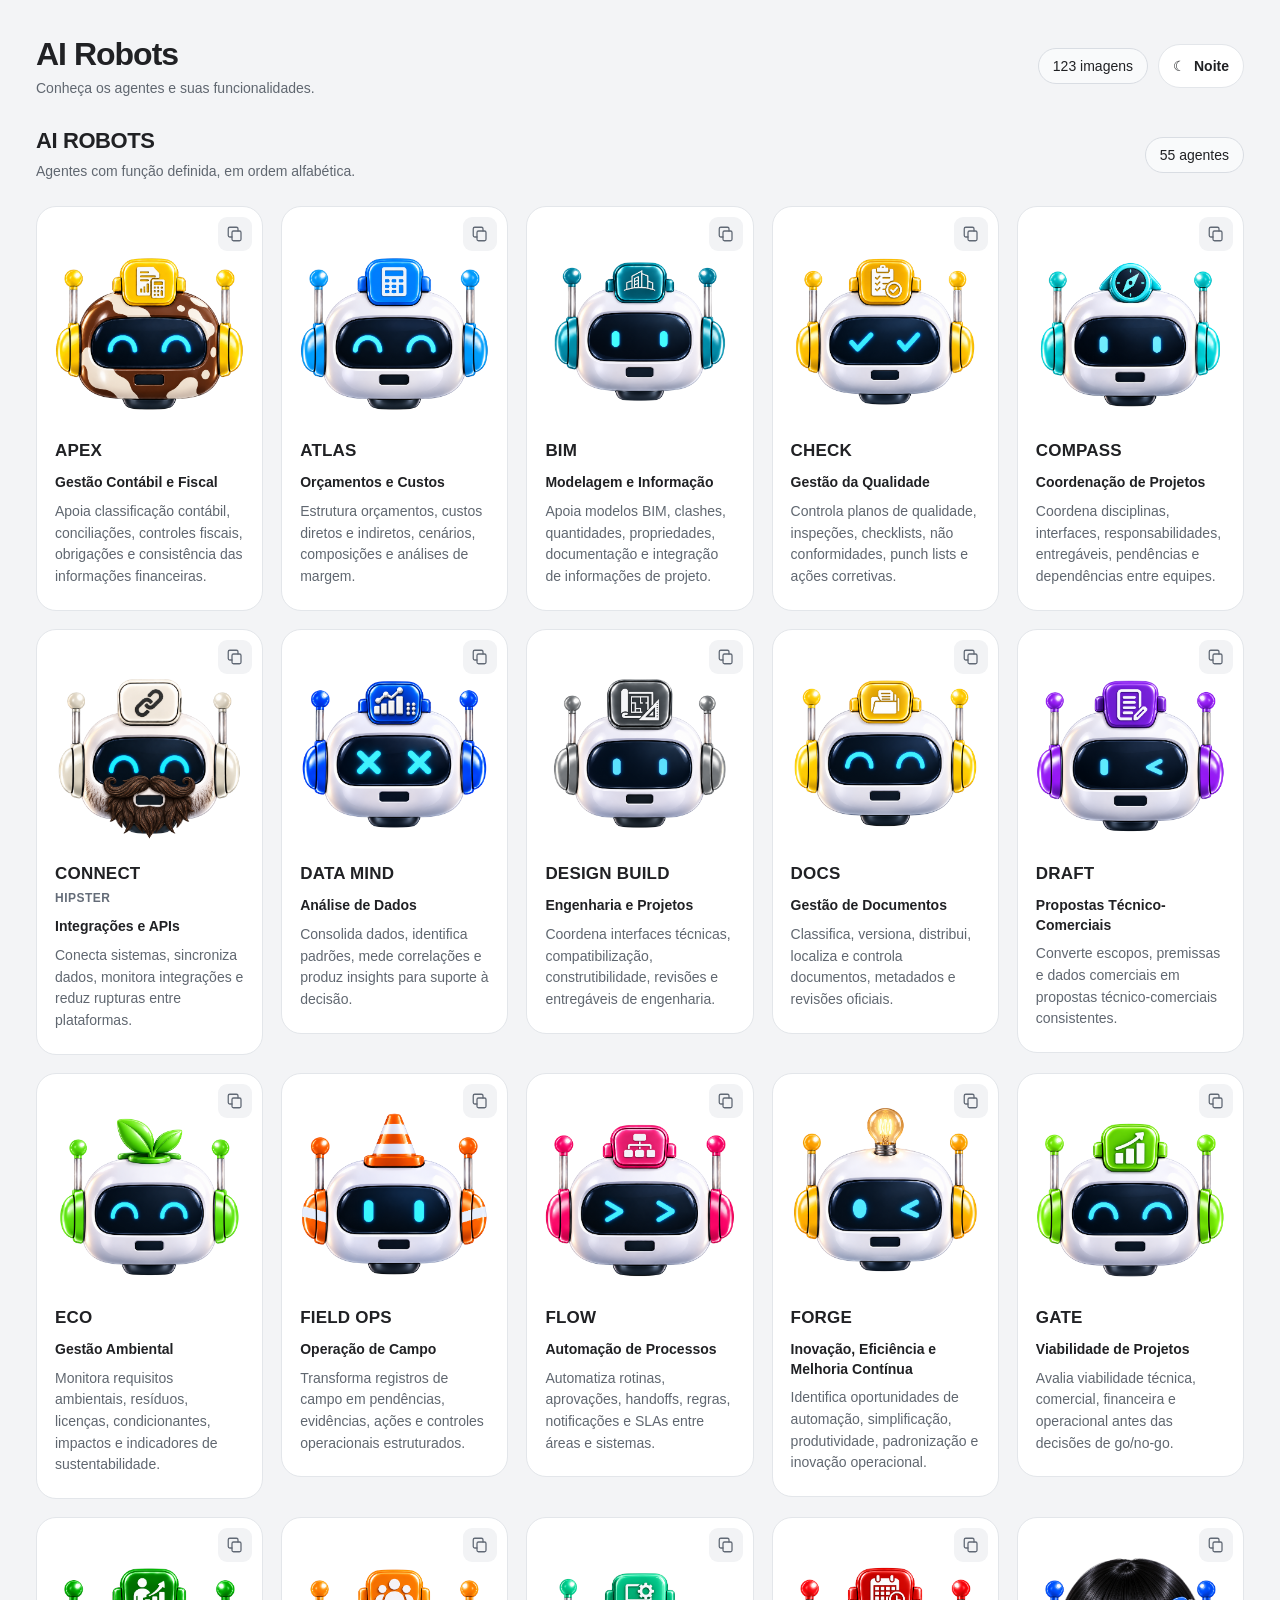
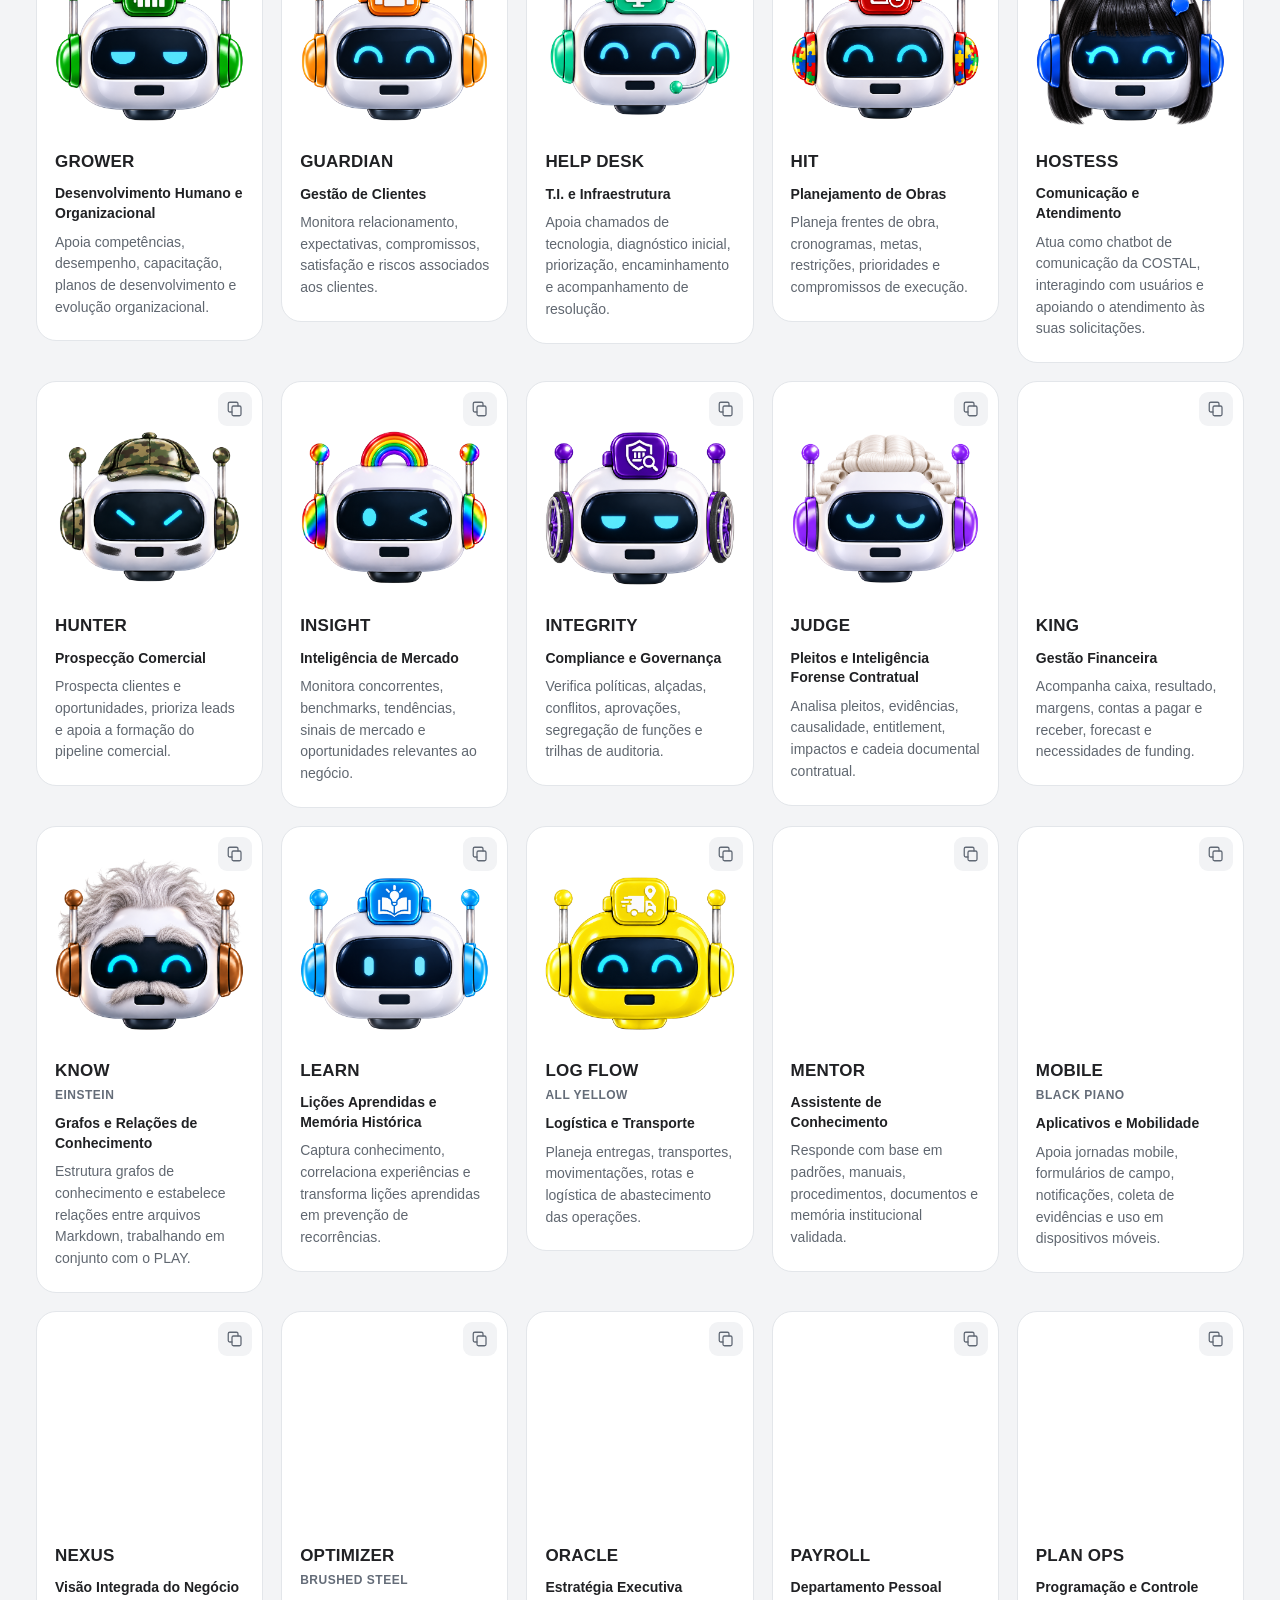
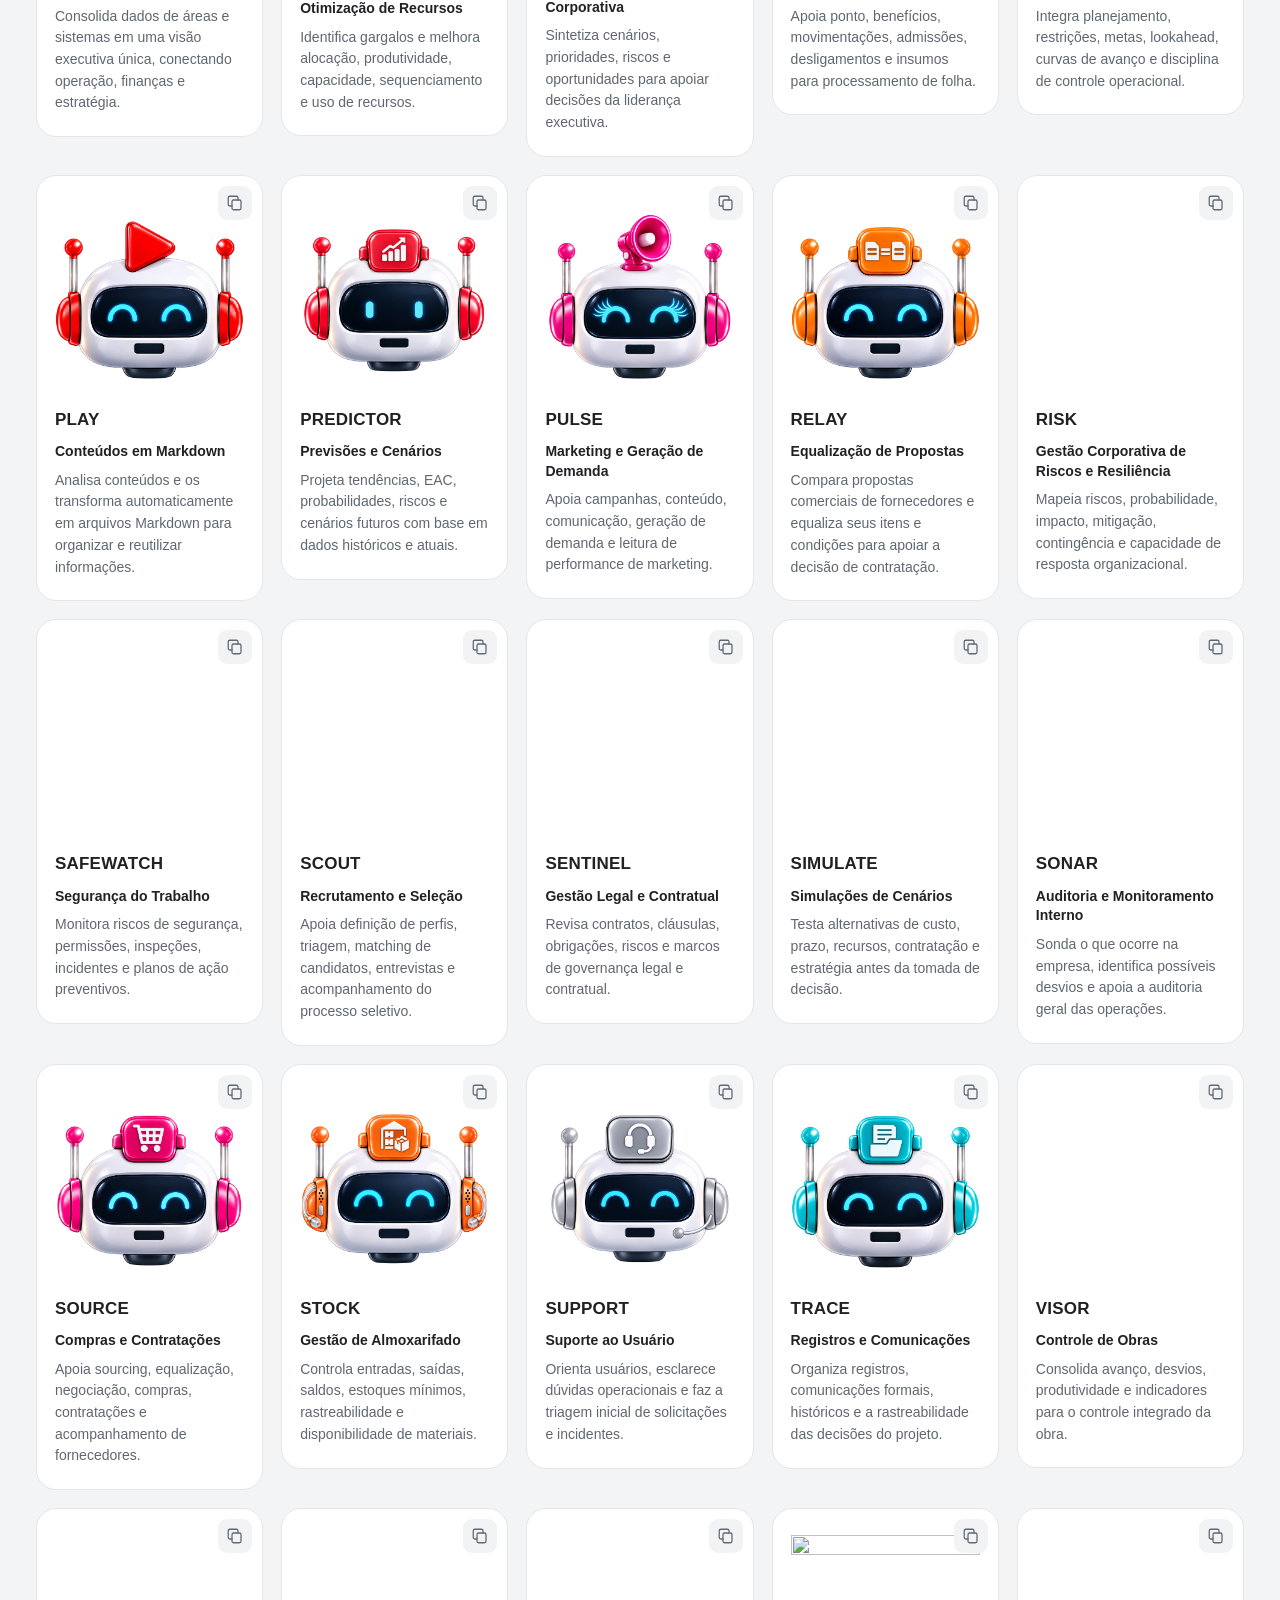
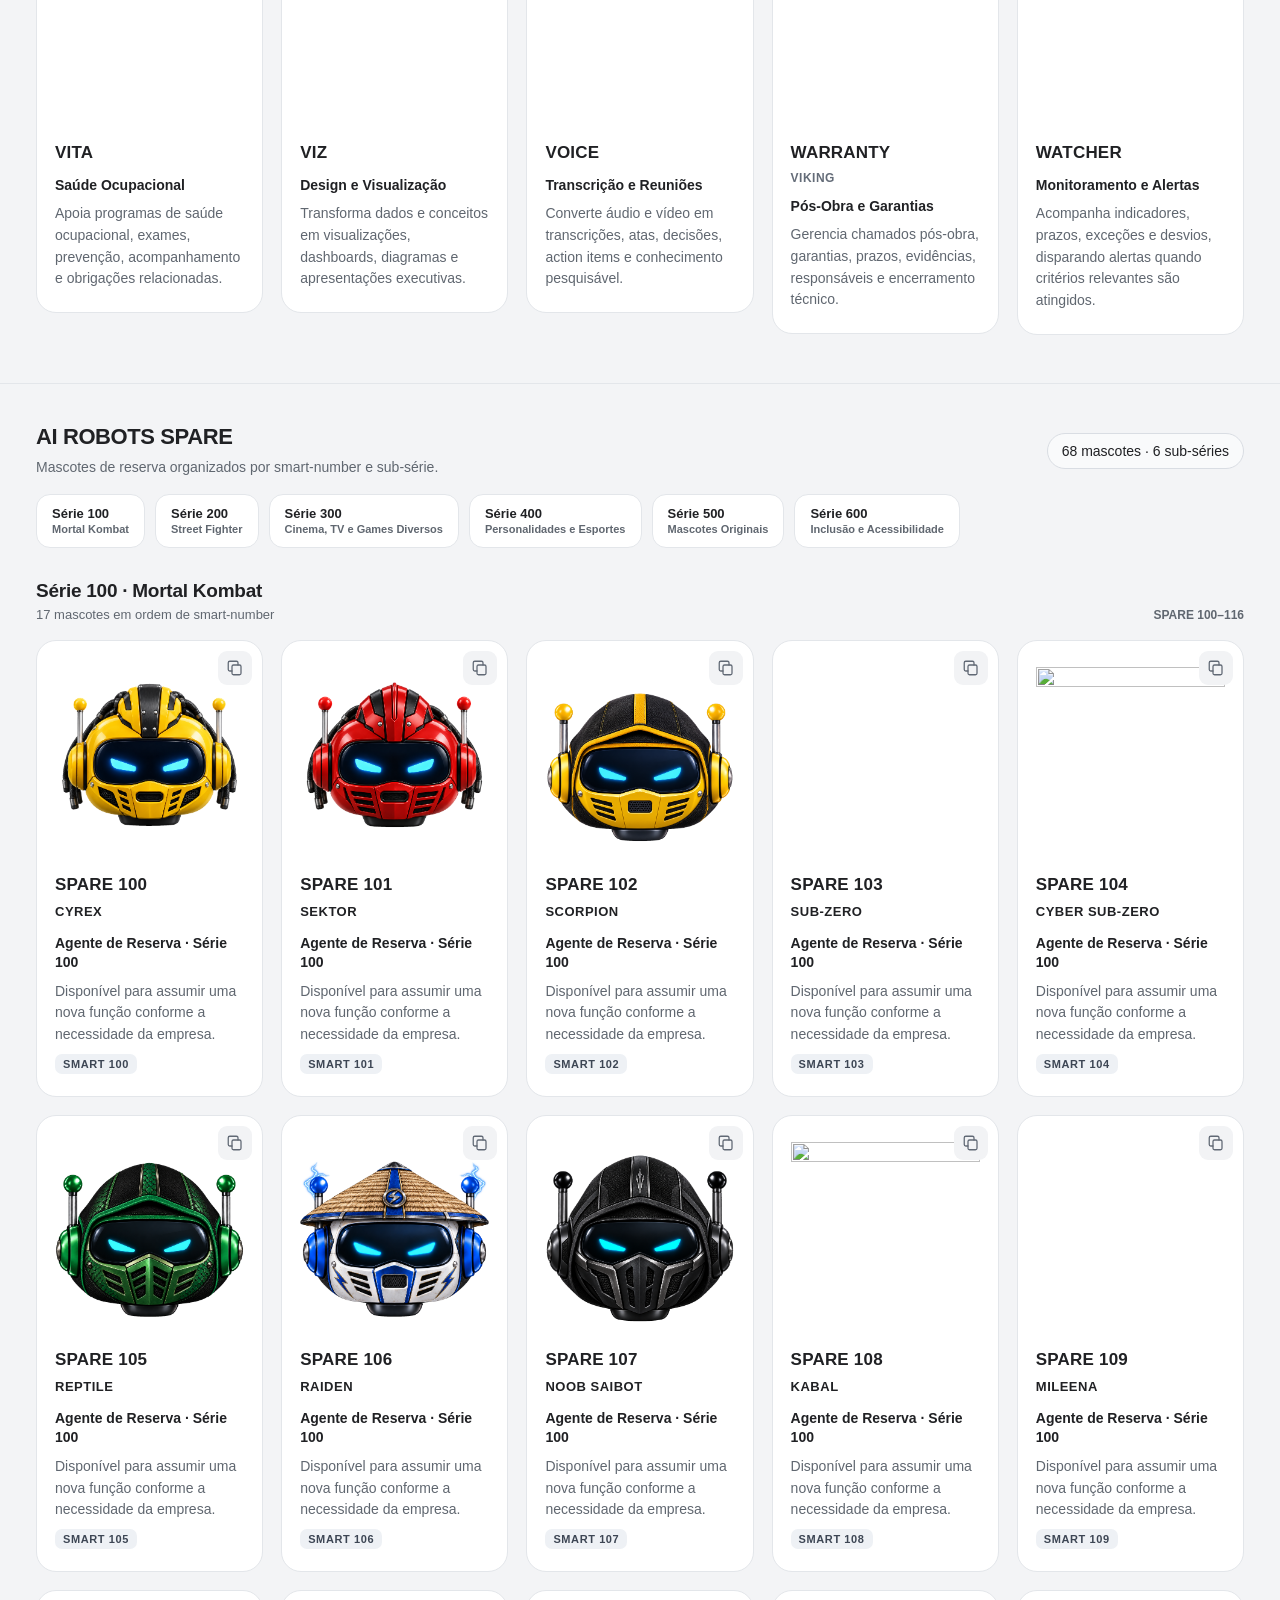
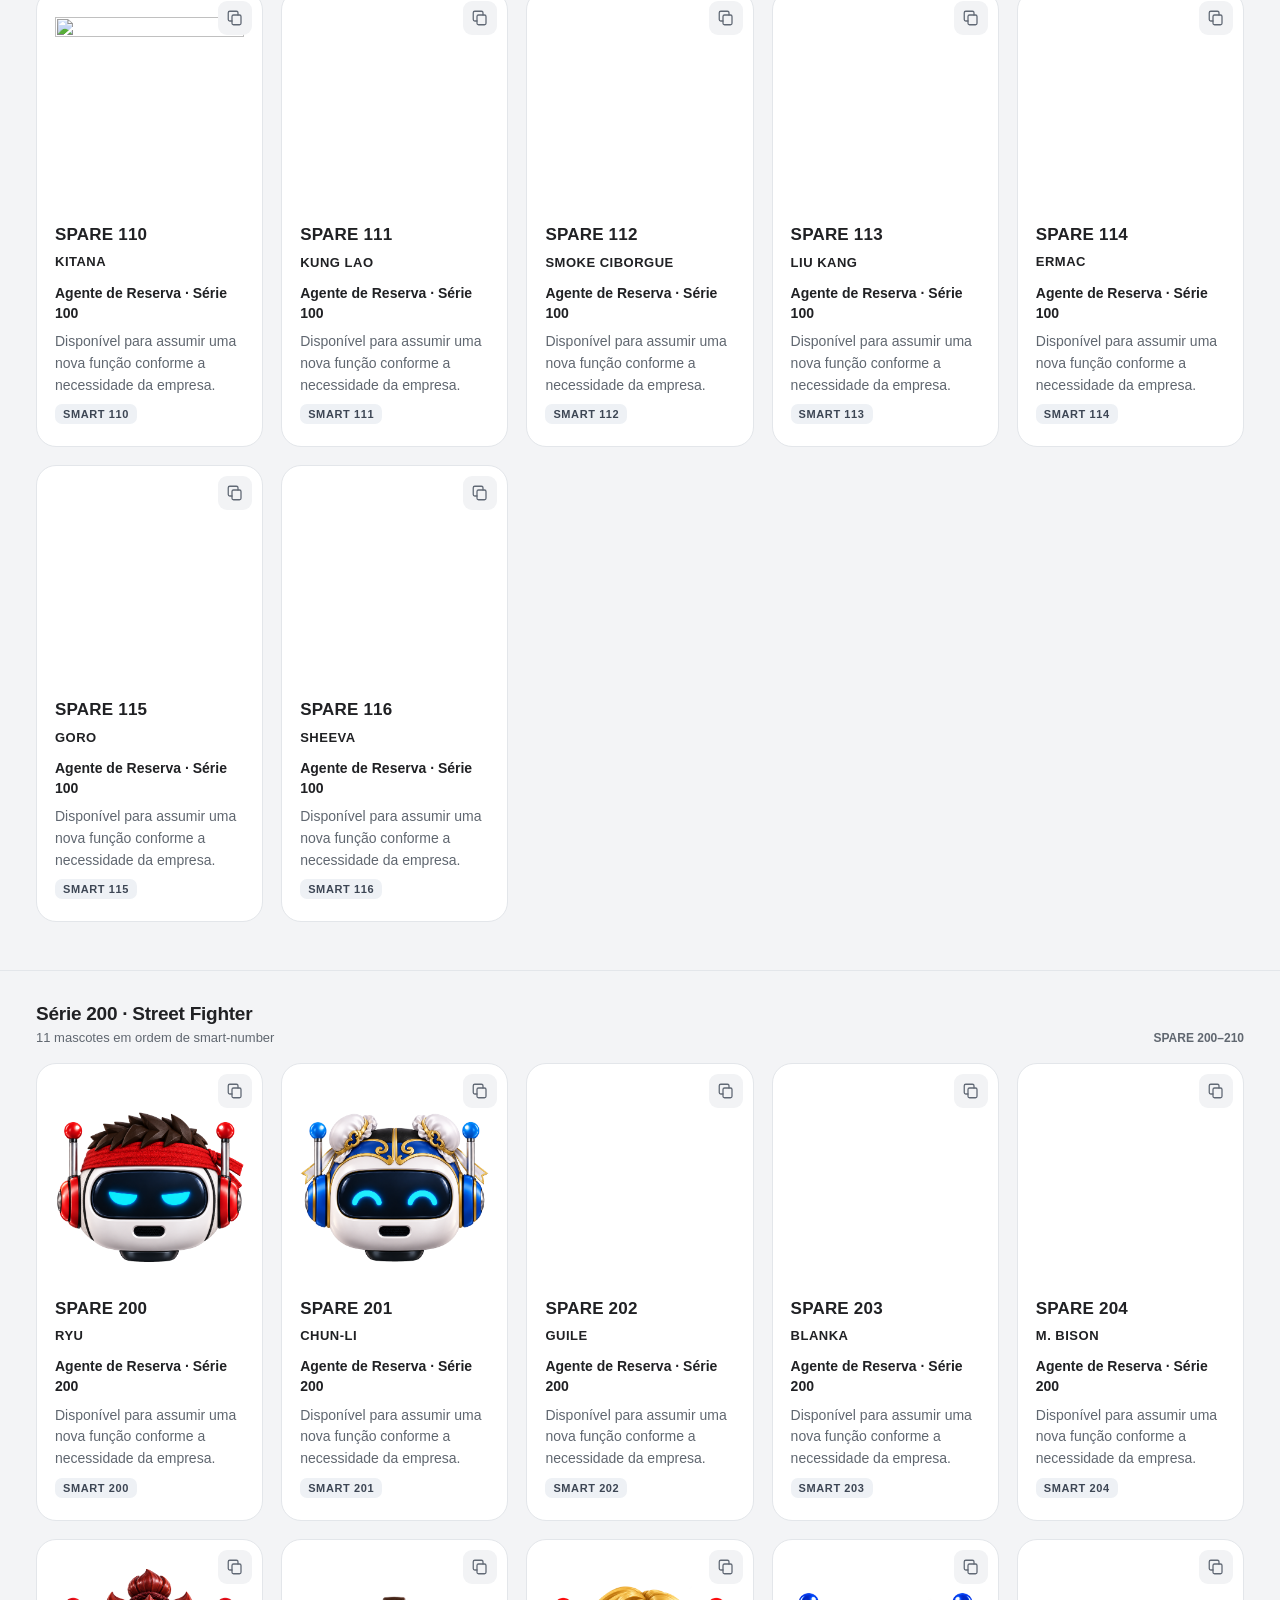
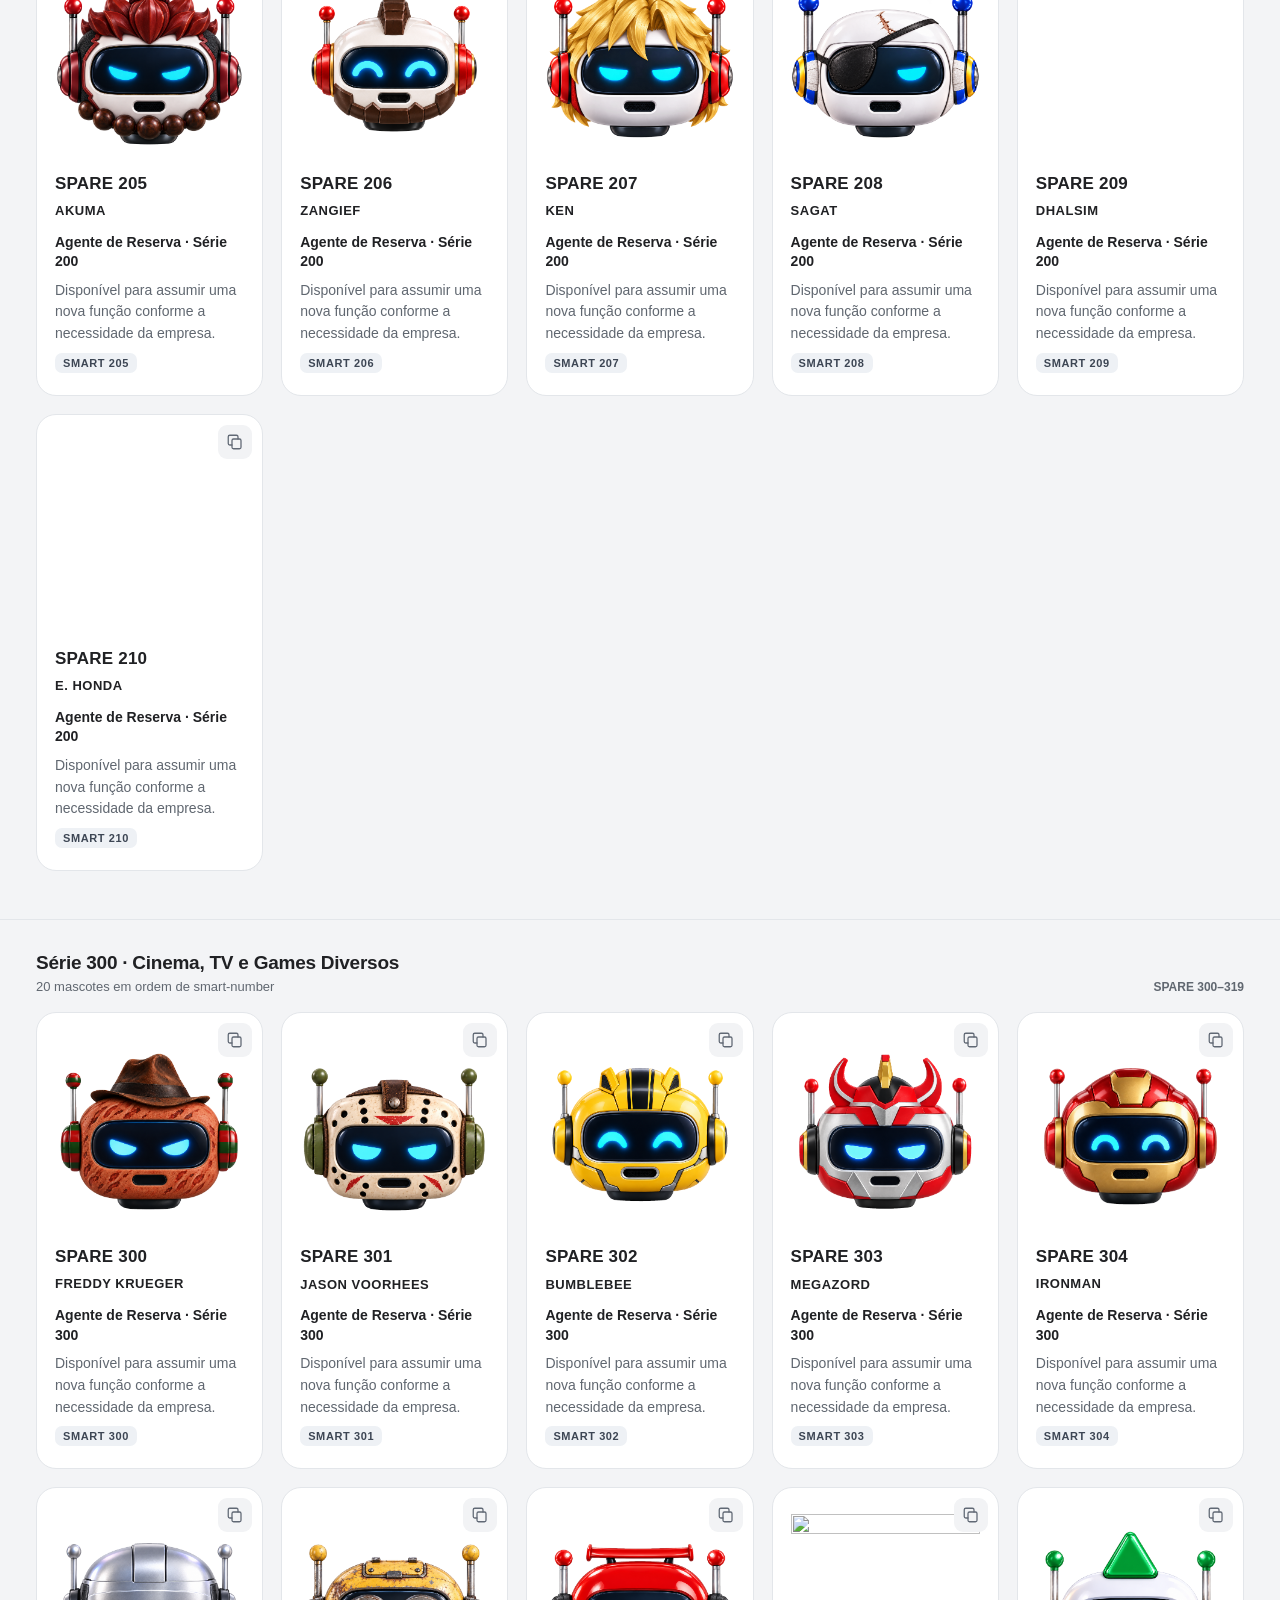
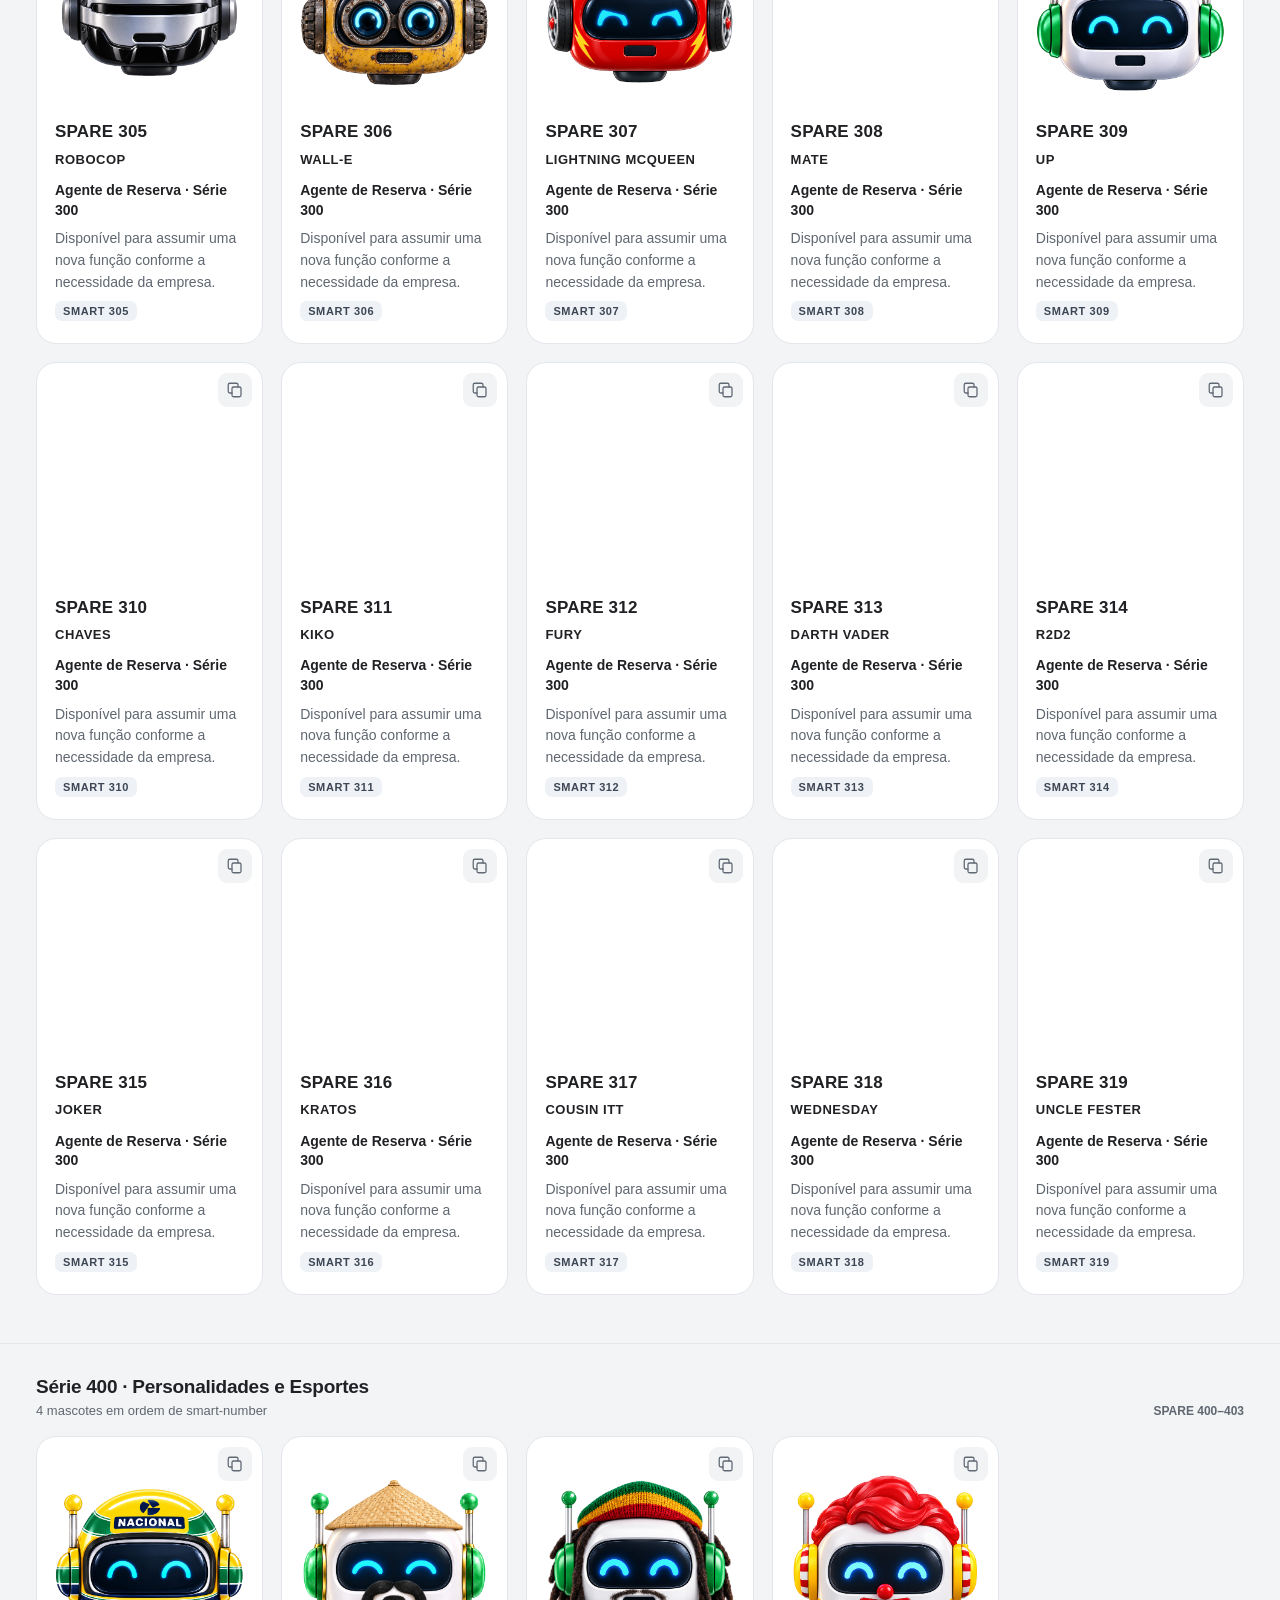
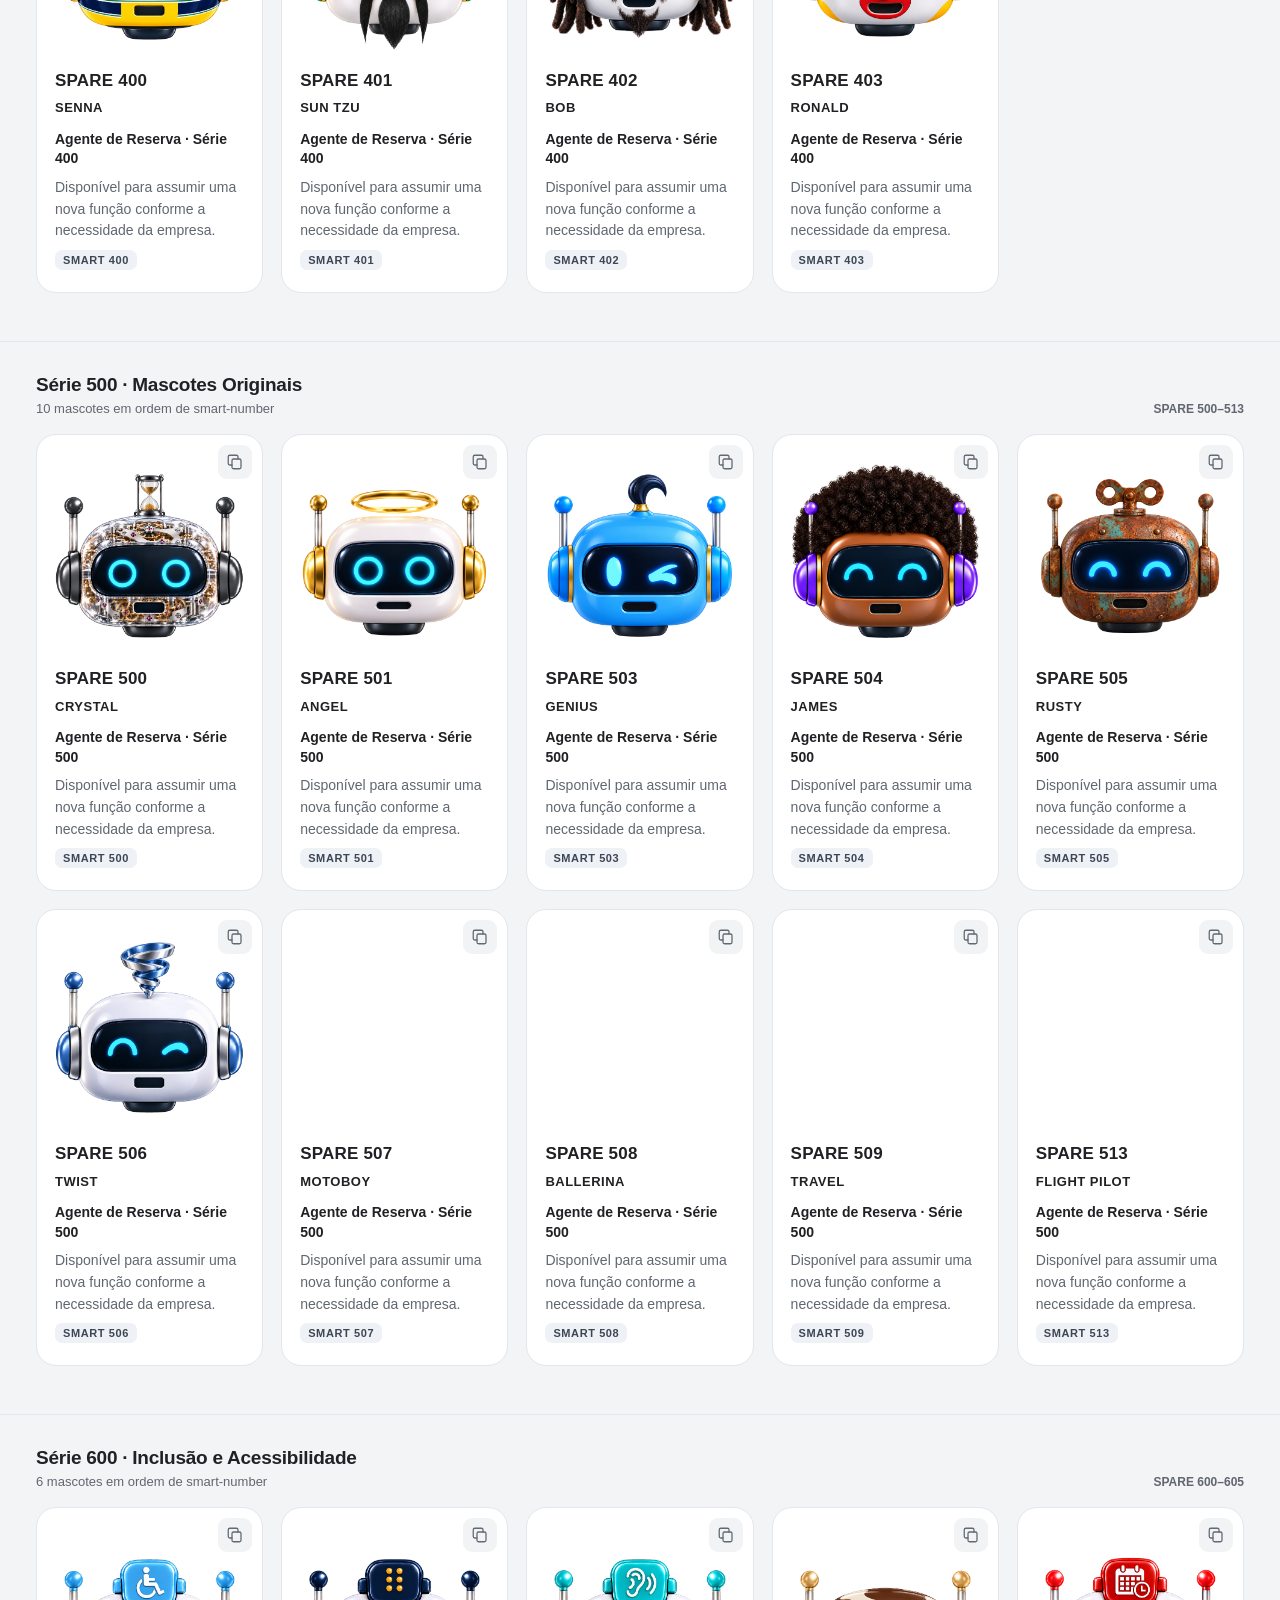
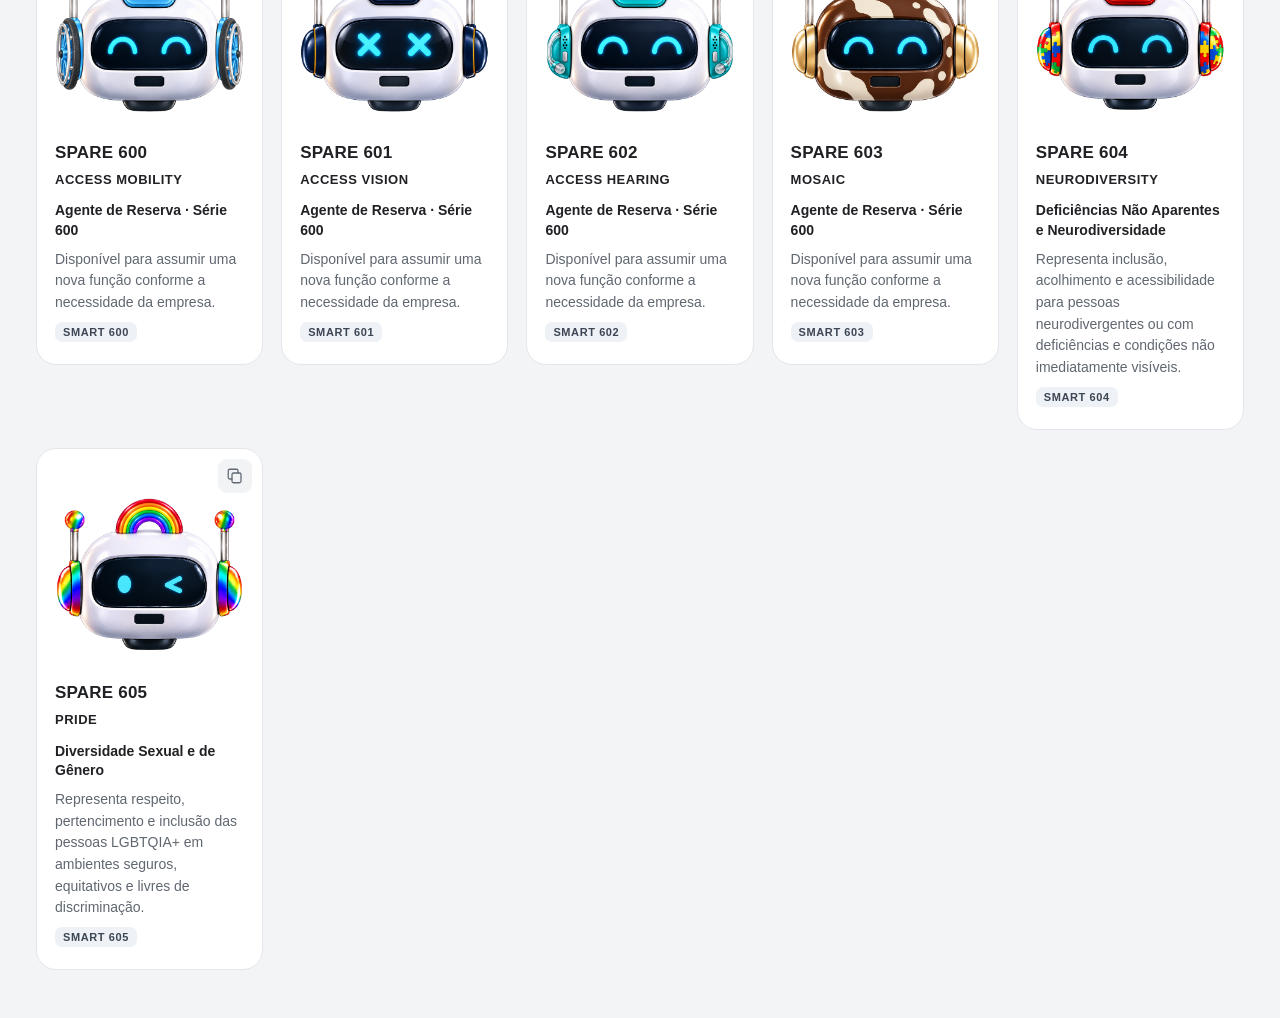
==== commit 9691f521: "Update AI Robots Gallery - 2026-09-08 02:04" ====
--- a/index.html
+++ b/index.html
@@ -34,20 +34,23 @@
 [data-theme="dark"] .toast{background:#e5ebf5;color:#192333}
 [data-theme="dark"] button:focus-visible,[data-theme="dark"] a:focus-visible{outline-color:#9dbbff}
 
-.series-nav{max-width:2200px;margin:-8px auto 28px;padding:0 36px;display:flex;gap:10px;flex-wrap:wrap}.series-link{display:inline-flex;align-items:center;min-height:38px;padding:8px 14px;border:1px solid var(--line);border-radius:999px;background:var(--surface);color:var(--ink);font-size:13px;font-weight:700;text-decoration:none}.series-link:hover{border-color:var(--muted);transform:translateY(-1px)}.series-block{scroll-margin-top:18px}.series-heading{max-width:2200px;margin:auto;padding:4px 36px 18px;display:flex;align-items:end;justify-content:space-between;gap:16px}.series-heading h3{font-size:19px;letter-spacing:-.25px;margin:0}.series-heading p{margin:5px 0 0;color:var(--muted);font-size:13px}.series-range{font-size:12px;font-weight:700;color:var(--muted);white-space:nowrap}.series-block+.series-block{border-top:1px solid var(--line);padding-top:28px}.smart-number{display:inline-flex;align-items:center;margin-top:8px;padding:4px 8px;border-radius:7px;background:#eef1f5;color:#3d4654;font-size:11px;font-weight:800;letter-spacing:.6px}:root[data-theme="dark"] .smart-number{background:#293240;color:#d7deea}
+
+/* series-components:start */
+.series-nav{max-width:2200px;margin:-8px auto 28px;padding:0 36px;display:flex;gap:10px;flex-wrap:wrap}.series-link{display:inline-flex;flex-direction:column;align-items:flex-start;justify-content:center;min-height:54px;padding:9px 15px;border:1px solid var(--line);border-radius:14px;background:var(--surface);color:var(--ink);text-decoration:none}.series-link strong{font-size:13px}.series-link span{margin-top:2px;color:var(--muted);font-size:11px;font-weight:600}.series-link:hover{border-color:var(--muted);transform:translateY(-1px)}.series-block{scroll-margin-top:18px}.series-heading{max-width:2200px;margin:auto;padding:4px 36px 18px;display:flex;align-items:end;justify-content:space-between;gap:16px}.series-heading h3{font-size:19px;letter-spacing:-.25px;margin:0}.series-heading p{margin:5px 0 0;color:var(--muted);font-size:13px}.series-range{font-size:12px;font-weight:700;color:var(--muted);white-space:nowrap}.series-block+.series-block{border-top:1px solid var(--line);padding-top:28px}.smart-number{display:inline-flex;align-items:center;margin-top:8px;padding:4px 8px;border-radius:7px;background:#eef1f5;color:#3d4654;font-size:11px;font-weight:800;letter-spacing:.6px}:root[data-theme="dark"] .smart-number{background:#293240;color:#d7deea}
 @media(max-width:1099px){.series-nav,.series-heading{padding-left:24px;padding-right:24px}}@media(max-width:599px){.series-nav,.series-heading{padding-left:16px;padding-right:16px}.series-nav{margin-bottom:22px}.series-heading{align-items:flex-start}.series-range{white-space:normal;text-align:right}}
+/* series-components:end */
 </style>
 </head>
 <body>
-<header><div><h1>AI Robots</h1><p>Conheça os agentes e suas funcionalidades.</p></div><div class="header-actions"><span class="count">113 imagens</span><button class="theme-toggle" id="theme-toggle" type="button" aria-label="Modo noturno" aria-pressed="false"><span id="theme-icon" aria-hidden="true">☾</span><span id="theme-label">Noite</span></button></div></header>
+<header><div><h1>AI Robots</h1><p>Conheça os agentes e suas funcionalidades.</p></div><div class="header-actions"><span class="count">123 imagens</span><button class="theme-toggle" id="theme-toggle" type="button" aria-label="Modo noturno" aria-pressed="false"><span id="theme-icon" aria-hidden="true">☾</span><span id="theme-label">Noite</span></button></div></header>
 <main>
 <section aria-labelledby="agents-title">
 <div class="section-heading"><div><h2 id="agents-title">AI ROBOTS</h2><p>Agentes com função definida, em ordem alfabética.</p></div><span class="count">55 agentes</span></div>
 <div class="grid" id="gallery" aria-label="Galeria de AI Robots em ordem alfabética"></div>
 </section>
 <section class="spare-section" aria-labelledby="spare-title">
-<div class="section-heading"><div><h2 id="spare-title">AI ROBOTS SPARE</h2><p>Mascotes de reserva organizados por smart-number e sub-série.</p></div><span class="count">58 mascotes · 6 sub-séries</span></div>
-<nav class="series-nav" aria-label="Navegação pelas sub-séries SPARE"><a class="series-link" href="#serie-100">Série 100</a><a class="series-link" href="#serie-200">Série 200</a><a class="series-link" href="#serie-300">Série 300</a><a class="series-link" href="#serie-400">Série 400</a><a class="series-link" href="#serie-500">Série 500</a><a class="series-link" href="#serie-600">Série 600</a></nav>
+<div class="section-heading"><div><h2 id="spare-title">AI ROBOTS SPARE</h2><p>Mascotes de reserva organizados por smart-number e sub-série.</p></div><span class="count">68 mascotes · 6 sub-séries</span></div>
+<nav class="series-nav" aria-label="Navegação pelas sub-séries SPARE"><a class="series-link" href="#serie-100"><strong>Série 100</strong><span>Mortal Kombat</span></a><a class="series-link" href="#serie-200"><strong>Série 200</strong><span>Street Fighter</span></a><a class="series-link" href="#serie-300"><strong>Série 300</strong><span>Cinema, TV e Games Diversos</span></a><a class="series-link" href="#serie-400"><strong>Série 400</strong><span>Personalidades e Esportes</span></a><a class="series-link" href="#serie-500"><strong>Série 500</strong><span>Mascotes Originais</span></a><a class="series-link" href="#serie-600"><strong>Série 600</strong><span>Inclusão e Acessibilidade</span></a></nav>
 <div id="spare-series"></div>
 </section>
 </main>
@@ -56,7 +59,7 @@
 <button class="close icon" id="close" aria-label="Fechar"><svg viewBox="0 0 24 24"><path d="m6 6 12 12M18 6 6 18"/></svg></button>
 <div class="modal-grid"><div class="large-wrap"><img id="large" alt=""></div><div class="detail"><span class="kicker" id="modal-kicker">AI ROBOT</span><h2 id="modal-name"></h2><span class="edition" id="modal-edition"></span><h3 id="modal-role"></h3><p id="modal-description"></p><div class="modal-actions"><button class="action primary icon" id="modal-copy"></button><a class="action" id="download">Baixar PNG</a></div><p class="resolution" id="resolution"></p><div class="fallback" id="fallback" hidden>Seu navegador não permitiu a cópia automática. Use “Baixar PNG” ou clique com o botão direito na imagem e escolha “Copiar imagem”.</div></div></div>
 </dialog><div class="toast" id="toast" role="status" aria-live="polite"></div>
-<script id="agent-data" type="application/json">[{"name":"APEX","edition":"","role":"Gestão Contábil e Fiscal","description":"Apoia classificação contábil, conciliações, controles fiscais, obrigações e consistência das informações financeiras.","file":"APEX V02.png","spare":false,"width":1254,"height":1254,"transparent":true},{"name":"ATLAS","edition":"","role":"Orçamentos e Custos","description":"Estrutura orçamentos, custos diretos e indiretos, cenários, composições e análises de margem.","file":"ATLAS V02.png","spare":false,"width":1254,"height":1254,"transparent":true},{"name":"BIM","edition":"","role":"Modelagem e Informação","description":"Apoia modelos BIM, clashes, quantidades, propriedades, documentação e integração de informações de projeto.","file":"BIM V02.png","spare":false,"width":1254,"height":1254,"transparent":true},{"name":"CHECK","edition":"","role":"Gestão da Qualidade","description":"Controla planos de qualidade, inspeções, checklists, não conformidades, punch lists e ações corretivas.","file":"CHECK V02.png","spare":false,"width":1254,"height":1254,"transparent":true},{"name":"COMPASS","edition":"","role":"Coordenação de Projetos","description":"Coordena disciplinas, interfaces, responsabilidades, entregáveis, pendências e dependências entre equipes.","file":"COMPASS V02.png","spare":false,"width":1254,"height":1254,"transparent":true},{"name":"CONNECT","edition":"HIPSTER","role":"Integrações e APIs","description":"Conecta sistemas, sincroniza dados, monitora integrações e reduz rupturas entre plataformas.","file":"CONNECT V02 HIPSTER.png","spare":false,"width":1254,"height":1254,"transparent":true},{"name":"DATA MIND","edition":"","role":"Análise de Dados","description":"Consolida dados, identifica padrões, mede correlações e produz insights para suporte à decisão.","file":"DATA MIND V02.png","spare":false,"width":1254,"height":1254,"transparent":true},{"name":"DESIGN BUILD","edition":"","role":"Engenharia e Projetos","description":"Coordena interfaces técnicas, compatibilização, construtibilidade, revisões e entregáveis de engenharia.","file":"DESIGN BUILD V02.png","spare":false,"width":1254,"height":1254,"transparent":true},{"name":"DOCS","edition":"","role":"Gestão de Documentos","description":"Classifica, versiona, distribui, localiza e controla documentos, metadados e revisões oficiais.","file":"DOCS V02.png","spare":false,"width":1254,"height":1254,"transparent":true},{"name":"DRAFT","edition":"","role":"Propostas Técnico-Comerciais","description":"Converte escopos, premissas e dados comerciais em propostas técnico-comerciais consistentes.","file":"DRAFT V02.png","spare":false,"width":1254,"height":1254,"transparent":true},{"name":"ECO","edition":"","role":"Gestão Ambiental","description":"Monitora requisitos ambientais, resíduos, licenças, condicionantes, impactos e indicadores de sustentabilidade.","file":"ECO V02.png","spare":false,"width":1254,"height":1254,"transparent":true},{"name":"FIELD OPS","edition":"","role":"Operação de Campo","description":"Transforma registros de campo em pendências, evidências, ações e controles operacionais estruturados.","file":"FIELD OPS V02.png","spare":false,"width":1254,"height":1254,"transparent":true},{"name":"FLOW","edition":"","role":"Automação de Processos","description":"Automatiza rotinas, aprovações, handoffs, regras, notificações e SLAs entre áreas e sistemas.","file":"FLOW V02.png","spare":false,"width":1254,"height":1254,"transparent":true},{"name":"FORGE","edition":"","role":"Inovação, Eficiência e Melhoria Contínua","description":"Identifica oportunidades de automação, simplificação, produtividade, padronização e inovação operacional.","file":"FORGE V02.png","spare":false,"width":1254,"height":1254,"transparent":true},{"name":"GATE","edition":"","role":"Viabilidade de Projetos","description":"Avalia viabilidade técnica, comercial, financeira e operacional antes das decisões de go/no-go.","file":"GATE V02.png","spare":false,"width":1254,"height":1254,"transparent":true},{"name":"GROWER","edition":"","role":"Desenvolvimento Humano e Organizacional","description":"Apoia competências, desempenho, capacitação, planos de desenvolvimento e evolução organizacional.","file":"GROWER V02.png","spare":false,"width":1254,"height":1254,"transparent":true},{"name":"GUARDIAN","edition":"","role":"Gestão de Clientes","description":"Monitora relacionamento, expectativas, compromissos, satisfação e riscos associados aos clientes.","file":"GUARDIAN V02.png","spare":false,"width":1254,"height":1254,"transparent":true},{"name":"HELP DESK","edition":"","role":"T.I. e Infraestrutura","description":"Apoia chamados de tecnologia, diagnóstico inicial, priorização, encaminhamento e acompanhamento de resolução.","file":"HELP DESK V02.png","spare":false,"width":1254,"height":1254,"transparent":true},{"name":"HIT","edition":"","role":"Planejamento de Obras","description":"Planeja frentes de obra, cronogramas, metas, restrições, prioridades e compromissos de execução.","file":"HIT V02.png","spare":false,"width":1254,"height":1254,"transparent":true},{"name":"HOSTESS","edition":"","role":"Comunicação e Atendimento","description":"Atua como chatbot de comunicação da COSTAL, interagindo com usuários e apoiando o atendimento às suas solicitações.","file":"HOSTESS V02.png","spare":false,"width":1254,"height":1254,"transparent":true},{"name":"HUNTER","edition":"","role":"Prospecção Comercial","description":"Prospecta clientes e oportunidades, prioriza leads e apoia a formação do pipeline comercial.","file":"HUNTER V02.png","spare":false,"width":1254,"height":1254,"transparent":true},{"name":"INSIGHT","edition":"","role":"Inteligência de Mercado","description":"Monitora concorrentes, benchmarks, tendências, sinais de mercado e oportunidades relevantes ao negócio.","file":"INSIGHT V02.png","spare":false,"width":1254,"height":1254,"transparent":true},{"name":"INTEGRITY","edition":"","role":"Compliance e Governança","description":"Verifica políticas, alçadas, conflitos, aprovações, segregação de funções e trilhas de auditoria.","file":"INTEGRITY V02.png","spare":false,"width":1254,"height":1254,"transparent":true},{"name":"JUDGE","edition":"","role":"Pleitos e Inteligência Forense Contratual","description":"Analisa pleitos, evidências, causalidade, entitlement, impactos e cadeia documental contratual.","file":"JUDGE V02.png","spare":false,"width":1254,"height":1254,"transparent":true},{"name":"KING","edition":"","role":"Gestão Financeira","description":"Acompanha caixa, resultado, margens, contas a pagar e receber, forecast e necessidades de funding.","file":"KING V02.png","spare":false,"width":1254,"height":1254,"transparent":true},{"name":"KNOW","edition":"EINSTEIN","role":"Grafos e Relações de Conhecimento","description":"Estrutura grafos de conhecimento e estabelece relações entre arquivos Markdown, trabalhando em conjunto com o PLAY.","file":"KNOW V02 EINSTEIN.png","spare":false,"width":1254,"height":1254,"transparent":true},{"name":"LEARN","edition":"","role":"Lições Aprendidas e Memória Histórica","description":"Captura conhecimento, correlaciona experiências e transforma lições aprendidas em prevenção de recorrências.","file":"LEARN V02.png","spare":false,"width":1254,"height":1254,"transparent":true},{"name":"LOG FLOW","edition":"ALL YELLOW","role":"Logística e Transporte","description":"Planeja entregas, transportes, movimentações, rotas e logística de abastecimento das operações.","file":"LOG FLOW V02 ALL YELLOW.png","spare":false,"width":1254,"height":1254,"transparent":true},{"name":"MENTOR","edition":"","role":"Assistente de Conhecimento","description":"Responde com base em padrões, manuais, procedimentos, documentos e memória institucional validada.","file":"MENTOR V02.png","spare":false,"width":1254,"height":1254,"transparent":true},{"name":"MOBILE","edition":"BLACK PIANO","role":"Aplicativos e Mobilidade","description":"Apoia jornadas mobile, formulários de campo, notificações, coleta de evidências e uso em dispositivos móveis.","file":"MOBILE V02 BLACK PIANO.png","spare":false,"width":1254,"height":1254,"transparent":true},{"name":"NEXUS","edition":"","role":"Visão Integrada do Negócio","description":"Consolida dados de áreas e sistemas em uma visão executiva única, conectando operação, finanças e estratégia.","file":"NEXUS V02.png","spare":false,"width":1254,"height":1254,"transparent":true},{"name":"OPTIMIZER","edition":"BRUSHED STEEL","role":"Otimização de Recursos","description":"Identifica gargalos e melhora alocação, produtividade, capacidade, sequenciamento e uso de recursos.","file":"OPTIMIZER V02 BRUSHED STEEL.png","spare":false,"width":1254,"height":1254,"transparent":true},{"name":"ORACLE","edition":"","role":"Estratégia Executiva Corporativa","description":"Sintetiza cenários, prioridades, riscos e oportunidades para apoiar decisões da liderança executiva.","file":"ORACLE V02.png","spare":false,"width":1254,"height":1254,"transparent":true},{"name":"PAYROLL","edition":"","role":"Departamento Pessoal","description":"Apoia ponto, benefícios, movimentações, admissões, desligamentos e insumos para processamento de folha.","file":"PAYROLL V02.png","spare":false,"width":1254,"height":1254,"transparent":true},{"name":"PLAN OPS","edition":"","role":"Programação e Controle","description":"Integra planejamento, restrições, metas, lookahead, curvas de avanço e disciplina de controle operacional.","file":"PLAN OPS V02.png","spare":false,"width":1254,"height":1254,"transparent":true},{"name":"PLAY","edition":"","role":"Conteúdos em Markdown","description":"Analisa conteúdos e os transforma automaticamente em arquivos Markdown para organizar e reutilizar informações.","file":"PLAY V02.png","spare":false,"width":1254,"height":1254,"transparent":true},{"name":"PREDICTOR","edition":"","role":"Previsões e Cenários","description":"Projeta tendências, EAC, probabilidades, riscos e cenários futuros com base em dados históricos e atuais.","file":"PREDICTOR V02.png","spare":false,"width":1254,"height":1254,"transparent":true},{"name":"PULSE","edition":"","role":"Marketing e Geração de Demanda","description":"Apoia campanhas, conteúdo, comunicação, geração de demanda e leitura de performance de marketing.","file":"PULSE V02.png","spare":false,"width":1254,"height":1254,"transparent":true},{"name":"RELAY","edition":"","role":"Equalização de Propostas","description":"Compara propostas comerciais de fornecedores e equaliza seus itens e condições para apoiar a decisão de contratação.","file":"RELAY V02.png","spare":false,"width":1254,"height":1254,"transparent":true},{"name":"RISK","edition":"","role":"Gestão Corporativa de Riscos e Resiliência","description":"Mapeia riscos, probabilidade, impacto, mitigação, contingência e capacidade de resposta organizacional.","file":"RISK V02.png","spare":false,"width":1254,"height":1254,"transparent":true},{"name":"SAFEWATCH","edition":"","role":"Segurança do Trabalho","description":"Monitora riscos de segurança, permissões, inspeções, incidentes e planos de ação preventivos.","file":"SAFEWATCH V02.png","spare":false,"width":1254,"height":1254,"transparent":true},{"name":"SCOUT","edition":"","role":"Recrutamento e Seleção","description":"Apoia definição de perfis, triagem, matching de candidatos, entrevistas e acompanhamento do processo seletivo.","file":"SCOUT V02.png","spare":false,"width":1254,"height":1254,"transparent":true},{"name":"SENTINEL","edition":"","role":"Gestão Legal e Contratual","description":"Revisa contratos, cláusulas, obrigações, riscos e marcos de governança legal e contratual.","file":"SENTINEL V02.png","spare":false,"width":1254,"height":1254,"transparent":true},{"name":"SIMULATE","edition":"","role":"Simulações de Cenários","description":"Testa alternativas de custo, prazo, recursos, contratação e estratégia antes da tomada de decisão.","file":"SIMULATE V02.png","spare":false,"width":1254,"height":1254,"transparent":true},{"name":"SONAR","edition":"","role":"Auditoria e Monitoramento Interno","description":"Sonda o que ocorre na empresa, identifica possíveis desvios e apoia a auditoria geral das operações.","file":"SONAR V02.png","spare":false,"width":1254,"height":1254,"transparent":true},{"name":"SOURCE","edition":"","role":"Compras e Contratações","description":"Apoia sourcing, equalização, negociação, compras, contratações e acompanhamento de fornecedores.","file":"SOURCE V02.png","spare":false,"width":1254,"height":1254,"transparent":true},{"name":"STOCK","edition":"","role":"Gestão de Almoxarifado","description":"Controla entradas, saídas, saldos, estoques mínimos, rastreabilidade e disponibilidade de materiais.","file":"STOCK V02.png","spare":false,"width":1254,"height":1254,"transparent":true},{"name":"SUPPORT","edition":"","role":"Suporte ao Usuário","description":"Orienta usuários, esclarece dúvidas operacionais e faz a triagem inicial de solicitações e incidentes.","file":"SUPPORT V02.png","spare":false,"width":1254,"height":1254,"transparent":true},{"name":"TRACE","edition":"","role":"Registros e Comunicações","description":"Organiza registros, comunicações formais, históricos e a rastreabilidade das decisões do projeto.","file":"TRACE V02.png","spare":false,"width":1254,"height":1254,"transparent":true},{"name":"VISOR","edition":"","role":"Controle de Obras","description":"Consolida avanço, desvios, produtividade e indicadores para o controle integrado da obra.","file":"VISOR V02.png","spare":false,"width":1254,"height":1254,"transparent":true},{"name":"VITA","edition":"","role":"Saúde Ocupacional","description":"Apoia programas de saúde ocupacional, exames, prevenção, acompanhamento e obrigações relacionadas.","file":"VITA V02.png","spare":false,"width":1254,"height":1254,"transparent":true},{"name":"VIZ","edition":"","role":"Design e Visualização","description":"Transforma dados e conceitos em visualizações, dashboards, diagramas e apresentações executivas.","file":"VIZ V02.png","spare":false,"width":1254,"height":1254,"transparent":true},{"name":"VOICE","edition":"","role":"Transcrição e Reuniões","description":"Converte áudio e vídeo em transcrições, atas, decisões, action items e conhecimento pesquisável.","file":"VOICE V02.png","spare":false,"width":1254,"height":1254,"transparent":true},{"name":"WARRANTY","edition":"VIKING","role":"Pós-Obra e Garantias","description":"Gerencia chamados pós-obra, garantias, prazos, evidências, responsáveis e encerramento técnico.","file":"WARRANTY V02 VIKING.png","spare":false,"width":1254,"height":1254,"transparent":true},{"name":"WATCHER","edition":"","role":"Monitoramento e Alertas","description":"Acompanha indicadores, prazos, exceções e desvios, disparando alertas quando critérios relevantes são atingidos.","file":"WATCHER V02.png","spare":false,"width":1254,"height":1254,"transparent":true},{"name":"SPARE 100","edition":"CYREX","role":"Agente de Reserva · Série 100","description":"Disponível para assumir uma nova função conforme a necessidade da empresa.","file":"SPARE 100 CYREX V02.png","spare":true,"series":100,"smartNumber":100,"width":1254,"height":1254,"transparent":true},{"name":"SPARE 101","edition":"SEKTOR","role":"Agente de Reserva · Série 100","description":"Disponível para assumir uma nova função conforme a necessidade da empresa.","file":"SPARE 101 SEKTOR V02.png","spare":true,"series":100,"smartNumber":101,"width":1254,"height":1254,"transparent":true},{"name":"SPARE 102","edition":"SCORPION","role":"Agente de Reserva · Série 100","description":"Disponível para assumir uma nova função conforme a necessidade da empresa.","file":"SPARE 102 SCORPION V02.png","spare":true,"series":100,"smartNumber":102,"width":1254,"height":1254,"transparent":true},{"name":"SPARE 103","edition":"SUB-ZERO","role":"Agente de Reserva · Série 100","description":"Disponível para assumir uma nova função conforme a necessidade da empresa.","file":"SPARE 103 SUB-ZERO V02.png","spare":true,"series":100,"smartNumber":103,"width":1254,"height":1254,"transparent":true},{"name":"SPARE 104","edition":"CYBER SUB-ZERO","role":"Agente de Reserva · Série 100","description":"Disponível para assumir uma nova função conforme a necessidade da empresa.","file":"SPARE 104 CYBER SUB-ZERO V02.png","spare":true,"series":100,"smartNumber":104,"width":1254,"height":1254,"transparent":true},{"name":"SPARE 105","edition":"REPTILE","role":"Agente de Reserva · Série 100","description":"Disponível para assumir uma nova função conforme a necessidade da empresa.","file":"SPARE 105 REPTILE V02.png","spare":true,"series":100,"smartNumber":105,"width":1254,"height":1254,"transparent":true},{"name":"SPARE 106","edition":"RAIDEN","role":"Agente de Reserva · Série 100","description":"Disponível para assumir uma nova função conforme a necessidade da empresa.","file":"SPARE 106 RAIDEN V02.png","spare":true,"series":100,"smartNumber":106,"width":1254,"height":1254,"transparent":true},{"name":"SPARE 107","edition":"NOOB SAIBOT","role":"Agente de Reserva · Série 100","description":"Disponível para assumir uma nova função conforme a necessidade da empresa.","file":"SPARE 107 NOOB SAIBOT V02.png","spare":true,"series":100,"smartNumber":107,"width":1254,"height":1254,"transparent":true},{"name":"SPARE 108","edition":"KABAL","role":"Agente de Reserva · Série 100","description":"Disponível para assumir uma nova função conforme a necessidade da empresa.","file":"SPARE 108 KABAL V02.png","spare":true,"series":100,"smartNumber":108,"width":1254,"height":1254,"transparent":true},{"name":"SPARE 109","edition":"MILEENA","role":"Agente de Reserva · Série 100","description":"Disponível para assumir uma nova função conforme a necessidade da empresa.","file":"SPARE 109 MILEENA V02.png","spare":true,"series":100,"smartNumber":109,"width":1254,"height":1254,"transparent":true},{"name":"SPARE 110","edition":"KITANA","role":"Agente de Reserva · Série 100","description":"Disponível para assumir uma nova função conforme a necessidade da empresa.","file":"SPARE 110 KITANA V02.png","spare":true,"series":100,"smartNumber":110,"width":1254,"height":1254,"transparent":true},{"name":"SPARE 111","edition":"KUNG LAO","role":"Agente de Reserva · Série 100","description":"Disponível para assumir uma nova função conforme a necessidade da empresa.","file":"SPARE 111 KUNG LAO V02.png","spare":true,"series":100,"smartNumber":111,"width":1254,"height":1254,"transparent":true},{"name":"SPARE 112","edition":"SMOKE CIBORGUE","role":"Agente de Reserva · Série 100","description":"Disponível para assumir uma nova função conforme a necessidade da empresa.","file":"SPARE 112 SMOKE CIBORGUE V02.png","spare":true,"series":100,"smartNumber":112,"width":1254,"height":1254,"transparent":true},{"name":"SPARE 113","edition":"LIU KANG","role":"Agente de Reserva · Série 100","description":"Disponível para assumir uma nova função conforme a necessidade da empresa.","file":"SPARE 113 LIU KANG V02.png","spare":true,"series":100,"smartNumber":113,"width":1254,"height":1254,"transparent":true},{"name":"SPARE 114","edition":"ERMAC","role":"Agente de Reserva · Série 100","description":"Disponível para assumir uma nova função conforme a necessidade da empresa.","file":"SPARE 114 ERMAC V02.png","spare":true,"series":100,"smartNumber":114,"width":1254,"height":1254,"transparent":true},{"name":"SPARE 115","edition":"GORO","role":"Agente de Reserva · Série 100","description":"Disponível para assumir uma nova função conforme a necessidade da empresa.","file":"SPARE 115 GORO V02.png","spare":true,"series":100,"smartNumber":115,"width":1254,"height":1254,"transparent":true},{"name":"SPARE 116","edition":"SHEEVA","role":"Agente de Reserva · Série 100","description":"Disponível para assumir uma nova função conforme a necessidade da empresa.","file":"SPARE 116 SHEEVA V02.png","spare":true,"series":100,"smartNumber":116,"width":1254,"height":1254,"transparent":true},{"name":"SPARE 200","edition":"RYU","role":"Agente de Reserva · Série 200","description":"Disponível para assumir uma nova função conforme a necessidade da empresa.","file":"SPARE 200 RYU V02.png","spare":true,"series":200,"smartNumber":200,"width":1254,"height":1254,"transparent":true},{"name":"SPARE 201","edition":"CHUN-LI","role":"Agente de Reserva · Série 200","description":"Disponível para assumir uma nova função conforme a necessidade da empresa.","file":"SPARE 201 CHUN-LI V02.png","spare":true,"series":200,"smartNumber":201,"width":1254,"height":1254,"transparent":true},{"name":"SPARE 202","edition":"GUILE","role":"Agente de Reserva · Série 200","description":"Disponível para assumir uma nova função conforme a necessidade da empresa.","file":"SPARE 202 GUILE V02.png","spare":true,"series":200,"smartNumber":202,"width":1254,"height":1254,"transparent":true},{"name":"SPARE 203","edition":"BLANKA","role":"Agente de Reserva · Série 200","description":"Disponível para assumir uma nova função conforme a necessidade da empresa.","file":"SPARE 203 BLANKA V02.png","spare":true,"series":200,"smartNumber":203,"width":1254,"height":1254,"transparent":true},{"name":"SPARE 204","edition":"M. BISON","role":"Agente de Reserva · Série 200","description":"Disponível para assumir uma nova função conforme a necessidade da empresa.","file":"SPARE 204 M. BISON V02.png","spare":true,"series":200,"smartNumber":204,"width":1254,"height":1254,"transparent":true},{"name":"SPARE 205","edition":"AKUMA","role":"Agente de Reserva · Série 200","description":"Disponível para assumir uma nova função conforme a necessidade da empresa.","file":"SPARE 205 AKUMA V02.png","spare":true,"series":200,"smartNumber":205,"width":1254,"height":1254,"transparent":true},{"name":"SPARE 206","edition":"ZANGIEF","role":"Agente de Reserva · Série 200","description":"Disponível para assumir uma nova função conforme a necessidade da empresa.","file":"SPARE 206 ZANGIEF V02.png","spare":true,"series":200,"smartNumber":206,"width":1254,"height":1254,"transparent":true},{"name":"SPARE 300","edition":"FREDDY KRUEGER","role":"Agente de Reserva · Série 300","description":"Disponível para assumir uma nova função conforme a necessidade da empresa.","file":"SPARE 300 FREDDY KRUEGER V02.png","spare":true,"series":300,"smartNumber":300,"width":1254,"height":1254,"transparent":true},{"name":"SPARE 301","edition":"JASON VOORHEES","role":"Agente de Reserva · Série 300","description":"Disponível para assumir uma nova função conforme a necessidade da empresa.","file":"SPARE 301 JASON VOORHEES V02.png","spare":true,"series":300,"smartNumber":301,"width":1254,"height":1254,"transparent":true},{"name":"SPARE 302","edition":"BUMBLEBEE","role":"Agente de Reserva · Série 300","description":"Disponível para assumir uma nova função conforme a necessidade da empresa.","file":"SPARE 302 BUMBLEBEE V02.png","spare":true,"series":300,"smartNumber":302,"width":1254,"height":1254,"transparent":true},{"name":"SPARE 303","edition":"MEGAZORD","role":"Agente de Reserva · Série 300","description":"Disponível para assumir uma nova função conforme a necessidade da empresa.","file":"SPARE 303 MEGAZORD V02.png","spare":true,"series":300,"smartNumber":303,"width":1254,"height":1254,"transparent":true},{"name":"SPARE 304","edition":"IRONMAN","role":"Agente de Reserva · Série 300","description":"Disponível para assumir uma nova função conforme a necessidade da empresa.","file":"SPARE 304 IRONMAN V02.png","spare":true,"series":300,"smartNumber":304,"width":1254,"height":1254,"transparent":true},{"name":"SPARE 305","edition":"ROBOCOP","role":"Agente de Reserva · Série 300","description":"Disponível para assumir uma nova função conforme a necessidade da empresa.","file":"SPARE 305 ROBOCOP V02.png","spare":true,"series":300,"smartNumber":305,"width":1254,"height":1254,"transparent":true},{"name":"SPARE 306","edition":"WALL-E","role":"Agente de Reserva · Série 300","description":"Disponível para assumir uma nova função conforme a necessidade da empresa.","file":"SPARE 306 WALL-E V02.png","spare":true,"series":300,"smartNumber":306,"width":1254,"height":1254,"transparent":true},{"name":"SPARE 307","edition":"RELÂMPAGO MCQUEEN","role":"Agente de Reserva · Série 300","description":"Disponível para assumir uma nova função conforme a necessidade da empresa.","file":"SPARE 307 RELÂMPAGO MCQUEEN V02.png","spare":true,"series":300,"smartNumber":307,"width":1254,"height":1254,"transparent":true},{"name":"SPARE 308","edition":"MATE","role":"Agente de Reserva · Série 300","description":"Disponível para assumir uma nova função conforme a necessidade da empresa.","file":"SPARE 308 MATE V02.png","spare":true,"series":300,"smartNumber":308,"width":1254,"height":1254,"transparent":true},{"name":"SPARE 309","edition":"UP","role":"Agente de Reserva · Série 300","description":"Disponível para assumir uma nova função conforme a necessidade da empresa.","file":"SPARE 309 UP V02.png","spare":true,"series":300,"smartNumber":309,"width":1254,"height":1254,"transparent":true},{"name":"SPARE 310","edition":"CHAVES","role":"Agente de Reserva · Série 300","description":"Disponível para assumir uma nova função conforme a necessidade da empresa.","file":"SPARE 310 CHAVES V02.png","spare":true,"series":300,"smartNumber":310,"width":1254,"height":1254,"transparent":true},{"name":"SPARE 311","edition":"KIKO","role":"Agente de Reserva · Série 300","description":"Disponível para assumir uma nova função conforme a necessidade da empresa.","file":"SPARE 311 KIKO V02.png","spare":true,"series":300,"smartNumber":311,"width":1254,"height":1254,"transparent":true},{"name":"SPARE 312","edition":"FURY","role":"Agente de Reserva · Série 300","description":"Disponível para assumir uma nova função conforme a necessidade da empresa.","file":"SPARE 312 FURY V02.png","spare":true,"series":300,"smartNumber":312,"width":1254,"height":1254,"transparent":true},{"name":"SPARE 313","edition":"DARTH VADER","role":"Agente de Reserva · Série 300","description":"Disponível para assumir uma nova função conforme a necessidade da empresa.","file":"SPARE 313 DARTH VADER V02.png","spare":true,"series":300,"smartNumber":313,"width":1254,"height":1254,"transparent":true},{"name":"SPARE 315","edition":"JOKER","role":"Agente de Reserva · Série 300","description":"Disponível para assumir uma nova função conforme a necessidade da empresa.","file":"SPARE 315 JOKER V02.png","spare":true,"series":300,"smartNumber":315,"width":1254,"height":1254,"transparent":true},{"name":"SPARE 400","edition":"SENNA","role":"Agente de Reserva · Série 400","description":"Disponível para assumir uma nova função conforme a necessidade da empresa.","file":"SPARE 400 SENNA V02.png","spare":true,"series":400,"smartNumber":400,"width":1254,"height":1254,"transparent":true},{"name":"SPARE 401","edition":"SUN TZU","role":"Agente de Reserva · Série 400","description":"Disponível para assumir uma nova função conforme a necessidade da empresa.","file":"SPARE 401 SUN TZU V02.png","spare":true,"series":400,"smartNumber":401,"width":1254,"height":1254,"transparent":true},{"name":"SPARE 402","edition":"BOB","role":"Agente de Reserva · Série 400","description":"Disponível para assumir uma nova função conforme a necessidade da empresa.","file":"SPARE 402 BOB V02.png","spare":true,"series":400,"smartNumber":402,"width":1254,"height":1254,"transparent":true},{"name":"SPARE 500","edition":"CRYSTAL","role":"Agente de Reserva · Série 500","description":"Disponível para assumir uma nova função conforme a necessidade da empresa.","file":"SPARE 500 CRYSTAL V02.png","spare":true,"series":500,"smartNumber":500,"width":1254,"height":1254,"transparent":true},{"name":"SPARE 501","edition":"ANGEL","role":"Agente de Reserva · Série 500","description":"Disponível para assumir uma nova função conforme a necessidade da empresa.","file":"SPARE 501 ANGEL V02.png","spare":true,"series":500,"smartNumber":501,"width":1254,"height":1254,"transparent":true},{"name":"SPARE 503","edition":"GENIUS","role":"Agente de Reserva · Série 500","description":"Disponível para assumir uma nova função conforme a necessidade da empresa.","file":"SPARE 503 GENIUS V02.png","spare":true,"series":500,"smartNumber":503,"width":1254,"height":1254,"transparent":true},{"name":"SPARE 504","edition":"JAMES","role":"Agente de Reserva · Série 500","description":"Disponível para assumir uma nova função conforme a necessidade da empresa.","file":"SPARE 504 JAMES V02.png","spare":true,"series":500,"smartNumber":504,"width":1254,"height":1254,"transparent":true},{"name":"SPARE 505","edition":"RUSTY","role":"Agente de Reserva · Série 500","description":"Disponível para assumir uma nova função conforme a necessidade da empresa.","file":"SPARE 505 RUSTY V02.png","spare":true,"series":500,"smartNumber":505,"width":1254,"height":1254,"transparent":true},{"name":"SPARE 506","edition":"TWIST","role":"Agente de Reserva · Série 500","description":"Disponível para assumir uma nova função conforme a necessidade da empresa.","file":"SPARE 506 TWIST V02.png","spare":true,"series":500,"smartNumber":506,"width":1254,"height":1254,"transparent":true},{"name":"SPARE 507","edition":"MOTOBOY","role":"Agente de Reserva · Série 500","description":"Disponível para assumir uma nova função conforme a necessidade da empresa.","file":"SPARE 507 MOTOBOY V02.png","spare":true,"series":500,"smartNumber":507,"width":1254,"height":1254,"transparent":true},{"name":"SPARE 508","edition":"BALLERINA","role":"Agente de Reserva · Série 500","description":"Disponível para assumir uma nova função conforme a necessidade da empresa.","file":"SPARE 508 BALLERINA V02.png","spare":true,"series":500,"smartNumber":508,"width":1254,"height":1254,"transparent":true},{"name":"SPARE 509","edition":"TRAVEL","role":"Agente de Reserva · Série 500","description":"Disponível para assumir uma nova função conforme a necessidade da empresa.","file":"SPARE 509 TRAVEL V02.png","spare":true,"series":500,"smartNumber":509,"width":1254,"height":1254,"transparent":true},{"name":"SPARE 510","edition":"COUSIN ITT","role":"Agente de Reserva · Série 500","description":"Disponível para assumir uma nova função conforme a necessidade da empresa.","file":"SPARE 510 COUSIN ITT V02.png","spare":true,"series":500,"smartNumber":510,"width":1254,"height":1254,"transparent":true},{"name":"SPARE 511","edition":"R2D2","role":"Agente de Reserva · Série 500","description":"Disponível para assumir uma nova função conforme a necessidade da empresa.","file":"SPARE 511 R2D2 V02.png","spare":true,"series":500,"smartNumber":511,"width":1254,"height":1254,"transparent":true},{"name":"SPARE 512","edition":"FLIGHT PILOT","role":"Agente de Reserva · Série 500","description":"Disponível para assumir uma nova função conforme a necessidade da empresa.","file":"SPARE 512 FLIGHT PILOT V02.png","spare":true,"series":500,"smartNumber":512,"width":1254,"height":1254,"transparent":true},{"name":"SPARE 600","edition":"ACCESS MOBILITY","role":"Agente de Reserva · Série 600","description":"Disponível para assumir uma nova função conforme a necessidade da empresa.","file":"BASE DE INCLUSÃO E ACESSIBILIDADE/AI ROBOT - SPARE 600 ACCESS MOBILITY V02.png","spare":true,"series":600,"smartNumber":600,"width":1254,"height":1254,"transparent":true},{"name":"SPARE 601","edition":"ACCESS VISION","role":"Agente de Reserva · Série 600","description":"Disponível para assumir uma nova função conforme a necessidade da empresa.","file":"BASE DE INCLUSÃO E ACESSIBILIDADE/AI ROBOT - SPARE 601 ACCESS VISION V02.png","spare":true,"series":600,"smartNumber":601,"width":1254,"height":1254,"transparent":true},{"name":"SPARE 602","edition":"ACCESS HEARING","role":"Agente de Reserva · Série 600","description":"Disponível para assumir uma nova função conforme a necessidade da empresa.","file":"BASE DE INCLUSÃO E ACESSIBILIDADE/AI ROBOT - SPARE 602 ACCESS HEARING V02.png","spare":true,"series":600,"smartNumber":602,"width":1254,"height":1254,"transparent":true},{"name":"SPARE 603","edition":"MOSAIC","role":"Agente de Reserva · Série 600","description":"Disponível para assumir uma nova função conforme a necessidade da empresa.","file":"BASE DE INCLUSÃO E ACESSIBILIDADE/AI ROBOT - SPARE 603 MOSAIC V02.png","spare":true,"series":600,"smartNumber":603,"width":1254,"height":1254,"transparent":true}]</script>
+<script id="agent-data" type="application/json">[{"name":"APEX","edition":"","role":"Gestão Contábil e Fiscal","description":"Apoia classificação contábil, conciliações, controles fiscais, obrigações e consistência das informações financeiras.","file":"APEX V02.png","spare":false,"width":1254,"height":1254,"transparent":true},{"name":"ATLAS","edition":"","role":"Orçamentos e Custos","description":"Estrutura orçamentos, custos diretos e indiretos, cenários, composições e análises de margem.","file":"ATLAS V02.png","spare":false,"width":1254,"height":1254,"transparent":true},{"name":"BIM","edition":"","role":"Modelagem e Informação","description":"Apoia modelos BIM, clashes, quantidades, propriedades, documentação e integração de informações de projeto.","file":"BIM V02.png","spare":false,"width":1254,"height":1254,"transparent":true},{"name":"CHECK","edition":"","role":"Gestão da Qualidade","description":"Controla planos de qualidade, inspeções, checklists, não conformidades, punch lists e ações corretivas.","file":"CHECK V02.png","spare":false,"width":1254,"height":1254,"transparent":true},{"name":"COMPASS","edition":"","role":"Coordenação de Projetos","description":"Coordena disciplinas, interfaces, responsabilidades, entregáveis, pendências e dependências entre equipes.","file":"COMPASS V02.png","spare":false,"width":1254,"height":1254,"transparent":true},{"name":"CONNECT","edition":"HIPSTER","role":"Integrações e APIs","description":"Conecta sistemas, sincroniza dados, monitora integrações e reduz rupturas entre plataformas.","file":"CONNECT V02 HIPSTER.png","spare":false,"width":1254,"height":1254,"transparent":true},{"name":"DATA MIND","edition":"","role":"Análise de Dados","description":"Consolida dados, identifica padrões, mede correlações e produz insights para suporte à decisão.","file":"DATA MIND V02.png","spare":false,"width":1254,"height":1254,"transparent":true},{"name":"DESIGN BUILD","edition":"","role":"Engenharia e Projetos","description":"Coordena interfaces técnicas, compatibilização, construtibilidade, revisões e entregáveis de engenharia.","file":"DESIGN BUILD V02.png","spare":false,"width":1254,"height":1254,"transparent":true},{"name":"DOCS","edition":"","role":"Gestão de Documentos","description":"Classifica, versiona, distribui, localiza e controla documentos, metadados e revisões oficiais.","file":"DOCS V02.png","spare":false,"width":1254,"height":1254,"transparent":true},{"name":"DRAFT","edition":"","role":"Propostas Técnico-Comerciais","description":"Converte escopos, premissas e dados comerciais em propostas técnico-comerciais consistentes.","file":"DRAFT V02.png","spare":false,"width":1254,"height":1254,"transparent":true},{"name":"ECO","edition":"","role":"Gestão Ambiental","description":"Monitora requisitos ambientais, resíduos, licenças, condicionantes, impactos e indicadores de sustentabilidade.","file":"ECO V02.png","spare":false,"width":1254,"height":1254,"transparent":true},{"name":"FIELD OPS","edition":"","role":"Operação de Campo","description":"Transforma registros de campo em pendências, evidências, ações e controles operacionais estruturados.","file":"FIELD OPS V02.png","spare":false,"width":1254,"height":1254,"transparent":true},{"name":"FLOW","edition":"","role":"Automação de Processos","description":"Automatiza rotinas, aprovações, handoffs, regras, notificações e SLAs entre áreas e sistemas.","file":"FLOW V02.png","spare":false,"width":1254,"height":1254,"transparent":true},{"name":"FORGE","edition":"","role":"Inovação, Eficiência e Melhoria Contínua","description":"Identifica oportunidades de automação, simplificação, produtividade, padronização e inovação operacional.","file":"FORGE V02.png","spare":false,"width":1254,"height":1254,"transparent":true},{"name":"GATE","edition":"","role":"Viabilidade de Projetos","description":"Avalia viabilidade técnica, comercial, financeira e operacional antes das decisões de go/no-go.","file":"GATE V02.png","spare":false,"width":1254,"height":1254,"transparent":true},{"name":"GROWER","edition":"","role":"Desenvolvimento Humano e Organizacional","description":"Apoia competências, desempenho, capacitação, planos de desenvolvimento e evolução organizacional.","file":"GROWER V02.png","spare":false,"width":1254,"height":1254,"transparent":true},{"name":"GUARDIAN","edition":"","role":"Gestão de Clientes","description":"Monitora relacionamento, expectativas, compromissos, satisfação e riscos associados aos clientes.","file":"GUARDIAN V02.png","spare":false,"width":1254,"height":1254,"transparent":true},{"name":"HELP DESK","edition":"","role":"T.I. e Infraestrutura","description":"Apoia chamados de tecnologia, diagnóstico inicial, priorização, encaminhamento e acompanhamento de resolução.","file":"HELP DESK V02.png","spare":false,"width":1254,"height":1254,"transparent":true},{"name":"HIT","edition":"","role":"Planejamento de Obras","description":"Planeja frentes de obra, cronogramas, metas, restrições, prioridades e compromissos de execução.","file":"HIT V02.png","spare":false,"width":1254,"height":1254,"transparent":true},{"name":"HOSTESS","edition":"","role":"Comunicação e Atendimento","description":"Atua como chatbot de comunicação da COSTAL, interagindo com usuários e apoiando o atendimento às suas solicitações.","file":"HOSTESS V02.png","spare":false,"width":1254,"height":1254,"transparent":true},{"name":"HUNTER","edition":"","role":"Prospecção Comercial","description":"Prospecta clientes e oportunidades, prioriza leads e apoia a formação do pipeline comercial.","file":"HUNTER V02.png","spare":false,"width":1254,"height":1254,"transparent":true},{"name":"INSIGHT","edition":"","role":"Inteligência de Mercado","description":"Monitora concorrentes, benchmarks, tendências, sinais de mercado e oportunidades relevantes ao negócio.","file":"INSIGHT V02.png","spare":false,"width":1254,"height":1254,"transparent":true},{"name":"INTEGRITY","edition":"","role":"Compliance e Governança","description":"Verifica políticas, alçadas, conflitos, aprovações, segregação de funções e trilhas de auditoria.","file":"INTEGRITY V02.png","spare":false,"width":1254,"height":1254,"transparent":true},{"name":"JUDGE","edition":"","role":"Pleitos e Inteligência Forense Contratual","description":"Analisa pleitos, evidências, causalidade, entitlement, impactos e cadeia documental contratual.","file":"JUDGE V02.png","spare":false,"width":1254,"height":1254,"transparent":true},{"name":"KING","edition":"","role":"Gestão Financeira","description":"Acompanha caixa, resultado, margens, contas a pagar e receber, forecast e necessidades de funding.","file":"KING V02.png","spare":false,"width":1254,"height":1254,"transparent":true},{"name":"KNOW","edition":"EINSTEIN","role":"Grafos e Relações de Conhecimento","description":"Estrutura grafos de conhecimento e estabelece relações entre arquivos Markdown, trabalhando em conjunto com o PLAY.","file":"KNOW V02 EINSTEIN.png","spare":false,"width":1254,"height":1254,"transparent":true},{"name":"LEARN","edition":"","role":"Lições Aprendidas e Memória Histórica","description":"Captura conhecimento, correlaciona experiências e transforma lições aprendidas em prevenção de recorrências.","file":"LEARN V02.png","spare":false,"width":1254,"height":1254,"transparent":true},{"name":"LOG FLOW","edition":"ALL YELLOW","role":"Logística e Transporte","description":"Planeja entregas, transportes, movimentações, rotas e logística de abastecimento das operações.","file":"LOG FLOW V02 ALL YELLOW.png","spare":false,"width":1254,"height":1254,"transparent":true},{"name":"MENTOR","edition":"","role":"Assistente de Conhecimento","description":"Responde com base em padrões, manuais, procedimentos, documentos e memória institucional validada.","file":"MENTOR V02.png","spare":false,"width":1254,"height":1254,"transparent":true},{"name":"MOBILE","edition":"BLACK PIANO","role":"Aplicativos e Mobilidade","description":"Apoia jornadas mobile, formulários de campo, notificações, coleta de evidências e uso em dispositivos móveis.","file":"MOBILE V02 BLACK PIANO.png","spare":false,"width":1254,"height":1254,"transparent":true},{"name":"NEXUS","edition":"","role":"Visão Integrada do Negócio","description":"Consolida dados de áreas e sistemas em uma visão executiva única, conectando operação, finanças e estratégia.","file":"NEXUS V02.png","spare":false,"width":1254,"height":1254,"transparent":true},{"name":"OPTIMIZER","edition":"BRUSHED STEEL","role":"Otimização de Recursos","description":"Identifica gargalos e melhora alocação, produtividade, capacidade, sequenciamento e uso de recursos.","file":"OPTIMIZER V02 BRUSHED STEEL.png","spare":false,"width":1254,"height":1254,"transparent":true},{"name":"ORACLE","edition":"","role":"Estratégia Executiva Corporativa","description":"Sintetiza cenários, prioridades, riscos e oportunidades para apoiar decisões da liderança executiva.","file":"ORACLE V02.png","spare":false,"width":1254,"height":1254,"transparent":true},{"name":"PAYROLL","edition":"","role":"Departamento Pessoal","description":"Apoia ponto, benefícios, movimentações, admissões, desligamentos e insumos para processamento de folha.","file":"PAYROLL V02.png","spare":false,"width":1254,"height":1254,"transparent":true},{"name":"PLAN OPS","edition":"","role":"Programação e Controle","description":"Integra planejamento, restrições, metas, lookahead, curvas de avanço e disciplina de controle operacional.","file":"PLAN OPS V02.png","spare":false,"width":1254,"height":1254,"transparent":true},{"name":"PLAY","edition":"","role":"Conteúdos em Markdown","description":"Analisa conteúdos e os transforma automaticamente em arquivos Markdown para organizar e reutilizar informações.","file":"PLAY V02.png","spare":false,"width":1254,"height":1254,"transparent":true},{"name":"PREDICTOR","edition":"","role":"Previsões e Cenários","description":"Projeta tendências, EAC, probabilidades, riscos e cenários futuros com base em dados históricos e atuais.","file":"PREDICTOR V02.png","spare":false,"width":1254,"height":1254,"transparent":true},{"name":"PULSE","edition":"","role":"Marketing e Geração de Demanda","description":"Apoia campanhas, conteúdo, comunicação, geração de demanda e leitura de performance de marketing.","file":"PULSE V02.png","spare":false,"width":1254,"height":1254,"transparent":true},{"name":"RELAY","edition":"","role":"Equalização de Propostas","description":"Compara propostas comerciais de fornecedores e equaliza seus itens e condições para apoiar a decisão de contratação.","file":"RELAY V02.png","spare":false,"width":1254,"height":1254,"transparent":true},{"name":"RISK","edition":"","role":"Gestão Corporativa de Riscos e Resiliência","description":"Mapeia riscos, probabilidade, impacto, mitigação, contingência e capacidade de resposta organizacional.","file":"RISK V02.png","spare":false,"width":1254,"height":1254,"transparent":true},{"name":"SAFEWATCH","edition":"","role":"Segurança do Trabalho","description":"Monitora riscos de segurança, permissões, inspeções, incidentes e planos de ação preventivos.","file":"SAFEWATCH V02.png","spare":false,"width":1254,"height":1254,"transparent":true},{"name":"SCOUT","edition":"","role":"Recrutamento e Seleção","description":"Apoia definição de perfis, triagem, matching de candidatos, entrevistas e acompanhamento do processo seletivo.","file":"SCOUT V02.png","spare":false,"width":1254,"height":1254,"transparent":true},{"name":"SENTINEL","edition":"","role":"Gestão Legal e Contratual","description":"Revisa contratos, cláusulas, obrigações, riscos e marcos de governança legal e contratual.","file":"SENTINEL V02.png","spare":false,"width":1254,"height":1254,"transparent":true},{"name":"SIMULATE","edition":"","role":"Simulações de Cenários","description":"Testa alternativas de custo, prazo, recursos, contratação e estratégia antes da tomada de decisão.","file":"SIMULATE V02.png","spare":false,"width":1254,"height":1254,"transparent":true},{"name":"SONAR","edition":"","role":"Auditoria e Monitoramento Interno","description":"Sonda o que ocorre na empresa, identifica possíveis desvios e apoia a auditoria geral das operações.","file":"SONAR V02.png","spare":false,"width":1254,"height":1254,"transparent":true},{"name":"SOURCE","edition":"","role":"Compras e Contratações","description":"Apoia sourcing, equalização, negociação, compras, contratações e acompanhamento de fornecedores.","file":"SOURCE V02.png","spare":false,"width":1254,"height":1254,"transparent":true},{"name":"STOCK","edition":"","role":"Gestão de Almoxarifado","description":"Controla entradas, saídas, saldos, estoques mínimos, rastreabilidade e disponibilidade de materiais.","file":"STOCK V02.png","spare":false,"width":1254,"height":1254,"transparent":true},{"name":"SUPPORT","edition":"","role":"Suporte ao Usuário","description":"Orienta usuários, esclarece dúvidas operacionais e faz a triagem inicial de solicitações e incidentes.","file":"SUPPORT V02.png","spare":false,"width":1254,"height":1254,"transparent":true},{"name":"TRACE","edition":"","role":"Registros e Comunicações","description":"Organiza registros, comunicações formais, históricos e a rastreabilidade das decisões do projeto.","file":"TRACE V02.png","spare":false,"width":1254,"height":1254,"transparent":true},{"name":"VISOR","edition":"","role":"Controle de Obras","description":"Consolida avanço, desvios, produtividade e indicadores para o controle integrado da obra.","file":"VISOR V02.png","spare":false,"width":1254,"height":1254,"transparent":true},{"name":"VITA","edition":"","role":"Saúde Ocupacional","description":"Apoia programas de saúde ocupacional, exames, prevenção, acompanhamento e obrigações relacionadas.","file":"VITA V02.png","spare":false,"width":1254,"height":1254,"transparent":true},{"name":"VIZ","edition":"","role":"Design e Visualização","description":"Transforma dados e conceitos em visualizações, dashboards, diagramas e apresentações executivas.","file":"VIZ V02.png","spare":false,"width":1254,"height":1254,"transparent":true},{"name":"VOICE","edition":"","role":"Transcrição e Reuniões","description":"Converte áudio e vídeo em transcrições, atas, decisões, action items e conhecimento pesquisável.","file":"VOICE V02.png","spare":false,"width":1254,"height":1254,"transparent":true},{"name":"WARRANTY","edition":"VIKING","role":"Pós-Obra e Garantias","description":"Gerencia chamados pós-obra, garantias, prazos, evidências, responsáveis e encerramento técnico.","file":"WARRANTY V02 VIKING.png","spare":false,"width":1254,"height":1254,"transparent":true},{"name":"WATCHER","edition":"","role":"Monitoramento e Alertas","description":"Acompanha indicadores, prazos, exceções e desvios, disparando alertas quando critérios relevantes são atingidos.","file":"WATCHER V02.png","spare":false,"width":1254,"height":1254,"transparent":true},{"name":"SPARE 100","edition":"CYREX","role":"Agente de Reserva · Série 100","description":"Disponível para assumir uma nova função conforme a necessidade da empresa.","file":"SPARE 100 CYREX V02.png","spare":true,"series":100,"seriesTitle":"Mortal Kombat","smartNumber":100,"width":1254,"height":1254,"transparent":true},{"name":"SPARE 101","edition":"SEKTOR","role":"Agente de Reserva · Série 100","description":"Disponível para assumir uma nova função conforme a necessidade da empresa.","file":"SPARE 101 SEKTOR V02.png","spare":true,"series":100,"seriesTitle":"Mortal Kombat","smartNumber":101,"width":1254,"height":1254,"transparent":true},{"name":"SPARE 102","edition":"SCORPION","role":"Agente de Reserva · Série 100","description":"Disponível para assumir uma nova função conforme a necessidade da empresa.","file":"SPARE 102 SCORPION V02.png","spare":true,"series":100,"seriesTitle":"Mortal Kombat","smartNumber":102,"width":1254,"height":1254,"transparent":true},{"name":"SPARE 103","edition":"SUB-ZERO","role":"Agente de Reserva · Série 100","description":"Disponível para assumir uma nova função conforme a necessidade da empresa.","file":"SPARE 103 SUB-ZERO V02.png","spare":true,"series":100,"seriesTitle":"Mortal Kombat","smartNumber":103,"width":1254,"height":1254,"transparent":true},{"name":"SPARE 104","edition":"CYBER SUB-ZERO","role":"Agente de Reserva · Série 100","description":"Disponível para assumir uma nova função conforme a necessidade da empresa.","file":"SPARE 104 CYBER SUB-ZERO V02.png","spare":true,"series":100,"seriesTitle":"Mortal Kombat","smartNumber":104,"width":1254,"height":1254,"transparent":true},{"name":"SPARE 105","edition":"REPTILE","role":"Agente de Reserva · Série 100","description":"Disponível para assumir uma nova função conforme a necessidade da empresa.","file":"SPARE 105 REPTILE V02.png","spare":true,"series":100,"seriesTitle":"Mortal Kombat","smartNumber":105,"width":1254,"height":1254,"transparent":true},{"name":"SPARE 106","edition":"RAIDEN","role":"Agente de Reserva · Série 100","description":"Disponível para assumir uma nova função conforme a necessidade da empresa.","file":"SPARE 106 RAIDEN V02.png","spare":true,"series":100,"seriesTitle":"Mortal Kombat","smartNumber":106,"width":1254,"height":1254,"transparent":true},{"name":"SPARE 107","edition":"NOOB SAIBOT","role":"Agente de Reserva · Série 100","description":"Disponível para assumir uma nova função conforme a necessidade da empresa.","file":"SPARE 107 NOOB SAIBOT V02.png","spare":true,"series":100,"seriesTitle":"Mortal Kombat","smartNumber":107,"width":1254,"height":1254,"transparent":true},{"name":"SPARE 108","edition":"KABAL","role":"Agente de Reserva · Série 100","description":"Disponível para assumir uma nova função conforme a necessidade da empresa.","file":"SPARE 108 KABAL V02.png","spare":true,"series":100,"seriesTitle":"Mortal Kombat","smartNumber":108,"width":1254,"height":1254,"transparent":true},{"name":"SPARE 109","edition":"MILEENA","role":"Agente de Reserva · Série 100","description":"Disponível para assumir uma nova função conforme a necessidade da empresa.","file":"SPARE 109 MILEENA V02.png","spare":true,"series":100,"seriesTitle":"Mortal Kombat","smartNumber":109,"width":1254,"height":1254,"transparent":true},{"name":"SPARE 110","edition":"KITANA","role":"Agente de Reserva · Série 100","description":"Disponível para assumir uma nova função conforme a necessidade da empresa.","file":"SPARE 110 KITANA V02.png","spare":true,"series":100,"seriesTitle":"Mortal Kombat","smartNumber":110,"width":1254,"height":1254,"transparent":true},{"name":"SPARE 111","edition":"KUNG LAO","role":"Agente de Reserva · Série 100","description":"Disponível para assumir uma nova função conforme a necessidade da empresa.","file":"SPARE 111 KUNG LAO V02.png","spare":true,"series":100,"seriesTitle":"Mortal Kombat","smartNumber":111,"width":1254,"height":1254,"transparent":true},{"name":"SPARE 112","edition":"SMOKE CIBORGUE","role":"Agente de Reserva · Série 100","description":"Disponível para assumir uma nova função conforme a necessidade da empresa.","file":"SPARE 112 SMOKE CIBORGUE V02.png","spare":true,"series":100,"seriesTitle":"Mortal Kombat","smartNumber":112,"width":1254,"height":1254,"transparent":true},{"name":"SPARE 113","edition":"LIU KANG","role":"Agente de Reserva · Série 100","description":"Disponível para assumir uma nova função conforme a necessidade da empresa.","file":"SPARE 113 LIU KANG V02.png","spare":true,"series":100,"seriesTitle":"Mortal Kombat","smartNumber":113,"width":1254,"height":1254,"transparent":true},{"name":"SPARE 114","edition":"ERMAC","role":"Agente de Reserva · Série 100","description":"Disponível para assumir uma nova função conforme a necessidade da empresa.","file":"SPARE 114 ERMAC V02.png","spare":true,"series":100,"seriesTitle":"Mortal Kombat","smartNumber":114,"width":1254,"height":1254,"transparent":true},{"name":"SPARE 115","edition":"GORO","role":"Agente de Reserva · Série 100","description":"Disponível para assumir uma nova função conforme a necessidade da empresa.","file":"SPARE 115 GORO V02.png","spare":true,"series":100,"seriesTitle":"Mortal Kombat","smartNumber":115,"width":1254,"height":1254,"transparent":true},{"name":"SPARE 116","edition":"SHEEVA","role":"Agente de Reserva · Série 100","description":"Disponível para assumir uma nova função conforme a necessidade da empresa.","file":"SPARE 116 SHEEVA V02.png","spare":true,"series":100,"seriesTitle":"Mortal Kombat","smartNumber":116,"width":1254,"height":1254,"transparent":true},{"name":"SPARE 200","edition":"RYU","role":"Agente de Reserva · Série 200","description":"Disponível para assumir uma nova função conforme a necessidade da empresa.","file":"SPARE 200 RYU V02.png","spare":true,"series":200,"seriesTitle":"Street Fighter","smartNumber":200,"width":1254,"height":1254,"transparent":true},{"name":"SPARE 201","edition":"CHUN-LI","role":"Agente de Reserva · Série 200","description":"Disponível para assumir uma nova função conforme a necessidade da empresa.","file":"SPARE 201 CHUN-LI V02.png","spare":true,"series":200,"seriesTitle":"Street Fighter","smartNumber":201,"width":1254,"height":1254,"transparent":true},{"name":"SPARE 202","edition":"GUILE","role":"Agente de Reserva · Série 200","description":"Disponível para assumir uma nova função conforme a necessidade da empresa.","file":"SPARE 202 GUILE V02.png","spare":true,"series":200,"seriesTitle":"Street Fighter","smartNumber":202,"width":1254,"height":1254,"transparent":true},{"name":"SPARE 203","edition":"BLANKA","role":"Agente de Reserva · Série 200","description":"Disponível para assumir uma nova função conforme a necessidade da empresa.","file":"SPARE 203 BLANKA V02.png","spare":true,"series":200,"seriesTitle":"Street Fighter","smartNumber":203,"width":1254,"height":1254,"transparent":true},{"name":"SPARE 204","edition":"M. BISON","role":"Agente de Reserva · Série 200","description":"Disponível para assumir uma nova função conforme a necessidade da empresa.","file":"SPARE 204 M. BISON V02.png","spare":true,"series":200,"seriesTitle":"Street Fighter","smartNumber":204,"width":1254,"height":1254,"transparent":true},{"name":"SPARE 205","edition":"AKUMA","role":"Agente de Reserva · Série 200","description":"Disponível para assumir uma nova função conforme a necessidade da empresa.","file":"SPARE 205 AKUMA V02.png","spare":true,"series":200,"seriesTitle":"Street Fighter","smartNumber":205,"width":1254,"height":1254,"transparent":true},{"name":"SPARE 206","edition":"ZANGIEF","role":"Agente de Reserva · Série 200","description":"Disponível para assumir uma nova função conforme a necessidade da empresa.","file":"SPARE 206 ZANGIEF V02.png","spare":true,"series":200,"seriesTitle":"Street Fighter","smartNumber":206,"width":1254,"height":1254,"transparent":true},{"name":"SPARE 207","edition":"KEN","role":"Agente de Reserva · Série 200","description":"Disponível para assumir uma nova função conforme a necessidade da empresa.","file":"SPARE 207 KEN V02.png","spare":true,"series":200,"seriesTitle":"Street Fighter","smartNumber":207,"width":1254,"height":1254,"transparent":true},{"name":"SPARE 208","edition":"SAGAT","role":"Agente de Reserva · Série 200","description":"Disponível para assumir uma nova função conforme a necessidade da empresa.","file":"SPARE 208 SAGAT V02.png","spare":true,"series":200,"seriesTitle":"Street Fighter","smartNumber":208,"width":1254,"height":1254,"transparent":true},{"name":"SPARE 209","edition":"DHALSIM","role":"Agente de Reserva · Série 200","description":"Disponível para assumir uma nova função conforme a necessidade da empresa.","file":"SPARE 209 DHALSIM V02.png","spare":true,"series":200,"seriesTitle":"Street Fighter","smartNumber":209,"width":1254,"height":1254,"transparent":true},{"name":"SPARE 210","edition":"E. HONDA","role":"Agente de Reserva · Série 200","description":"Disponível para assumir uma nova função conforme a necessidade da empresa.","file":"SPARE 210 E. HONDA V02.png","spare":true,"series":200,"seriesTitle":"Street Fighter","smartNumber":210,"width":1254,"height":1254,"transparent":true},{"name":"SPARE 300","edition":"FREDDY KRUEGER","role":"Agente de Reserva · Série 300","description":"Disponível para assumir uma nova função conforme a necessidade da empresa.","file":"SPARE 300 FREDDY KRUEGER V02.png","spare":true,"series":300,"seriesTitle":"Cinema, TV e Games Diversos","smartNumber":300,"width":1254,"height":1254,"transparent":true},{"name":"SPARE 301","edition":"JASON VOORHEES","role":"Agente de Reserva · Série 300","description":"Disponível para assumir uma nova função conforme a necessidade da empresa.","file":"SPARE 301 JASON VOORHEES V02.png","spare":true,"series":300,"seriesTitle":"Cinema, TV e Games Diversos","smartNumber":301,"width":1254,"height":1254,"transparent":true},{"name":"SPARE 302","edition":"BUMBLEBEE","role":"Agente de Reserva · Série 300","description":"Disponível para assumir uma nova função conforme a necessidade da empresa.","file":"SPARE 302 BUMBLEBEE V02.png","spare":true,"series":300,"seriesTitle":"Cinema, TV e Games Diversos","smartNumber":302,"width":1254,"height":1254,"transparent":true},{"name":"SPARE 303","edition":"MEGAZORD","role":"Agente de Reserva · Série 300","description":"Disponível para assumir uma nova função conforme a necessidade da empresa.","file":"SPARE 303 MEGAZORD V02.png","spare":true,"series":300,"seriesTitle":"Cinema, TV e Games Diversos","smartNumber":303,"width":1254,"height":1254,"transparent":true},{"name":"SPARE 304","edition":"IRONMAN","role":"Agente de Reserva · Série 300","description":"Disponível para assumir uma nova função conforme a necessidade da empresa.","file":"SPARE 304 IRONMAN V02.png","spare":true,"series":300,"seriesTitle":"Cinema, TV e Games Diversos","smartNumber":304,"width":1254,"height":1254,"transparent":true},{"name":"SPARE 305","edition":"ROBOCOP","role":"Agente de Reserva · Série 300","description":"Disponível para assumir uma nova função conforme a necessidade da empresa.","file":"SPARE 305 ROBOCOP V02.png","spare":true,"series":300,"seriesTitle":"Cinema, TV e Games Diversos","smartNumber":305,"width":1254,"height":1254,"transparent":true},{"name":"SPARE 306","edition":"WALL-E","role":"Agente de Reserva · Série 300","description":"Disponível para assumir uma nova função conforme a necessidade da empresa.","file":"SPARE 306 WALL-E V02.png","spare":true,"series":300,"seriesTitle":"Cinema, TV e Games Diversos","smartNumber":306,"width":1254,"height":1254,"transparent":true},{"name":"SPARE 307","edition":"LIGHTNING MCQUEEN","role":"Agente de Reserva · Série 300","description":"Disponível para assumir uma nova função conforme a necessidade da empresa.","file":"SPARE 307 LIGHTNING MCQUEEN V02.png","spare":true,"series":300,"seriesTitle":"Cinema, TV e Games Diversos","smartNumber":307,"width":1254,"height":1254,"transparent":true},{"name":"SPARE 308","edition":"MATE","role":"Agente de Reserva · Série 300","description":"Disponível para assumir uma nova função conforme a necessidade da empresa.","file":"SPARE 308 MATE V02.png","spare":true,"series":300,"seriesTitle":"Cinema, TV e Games Diversos","smartNumber":308,"width":1254,"height":1254,"transparent":true},{"name":"SPARE 309","edition":"UP","role":"Agente de Reserva · Série 300","description":"Disponível para assumir uma nova função conforme a necessidade da empresa.","file":"SPARE 309 UP V02.png","spare":true,"series":300,"seriesTitle":"Cinema, TV e Games Diversos","smartNumber":309,"width":1254,"height":1254,"transparent":true},{"name":"SPARE 310","edition":"CHAVES","role":"Agente de Reserva · Série 300","description":"Disponível para assumir uma nova função conforme a necessidade da empresa.","file":"SPARE 310 CHAVES V02.png","spare":true,"series":300,"seriesTitle":"Cinema, TV e Games Diversos","smartNumber":310,"width":1254,"height":1254,"transparent":true},{"name":"SPARE 311","edition":"KIKO","role":"Agente de Reserva · Série 300","description":"Disponível para assumir uma nova função conforme a necessidade da empresa.","file":"SPARE 311 KIKO V02.png","spare":true,"series":300,"seriesTitle":"Cinema, TV e Games Diversos","smartNumber":311,"width":1254,"height":1254,"transparent":true},{"name":"SPARE 312","edition":"FURY","role":"Agente de Reserva · Série 300","description":"Disponível para assumir uma nova função conforme a necessidade da empresa.","file":"SPARE 312 FURY V02.png","spare":true,"series":300,"seriesTitle":"Cinema, TV e Games Diversos","smartNumber":312,"width":1254,"height":1254,"transparent":true},{"name":"SPARE 313","edition":"DARTH VADER","role":"Agente de Reserva · Série 300","description":"Disponível para assumir uma nova função conforme a necessidade da empresa.","file":"SPARE 313 DARTH VADER V02.png","spare":true,"series":300,"seriesTitle":"Cinema, TV e Games Diversos","smartNumber":313,"width":1254,"height":1254,"transparent":true},{"name":"SPARE 314","edition":"R2D2","role":"Agente de Reserva · Série 300","description":"Disponível para assumir uma nova função conforme a necessidade da empresa.","file":"SPARE 314 R2D2 V02.png","spare":true,"series":300,"seriesTitle":"Cinema, TV e Games Diversos","smartNumber":314,"width":1254,"height":1254,"transparent":true},{"name":"SPARE 315","edition":"JOKER","role":"Agente de Reserva · Série 300","description":"Disponível para assumir uma nova função conforme a necessidade da empresa.","file":"SPARE 315 JOKER V02.png","spare":true,"series":300,"seriesTitle":"Cinema, TV e Games Diversos","smartNumber":315,"width":1254,"height":1254,"transparent":true},{"name":"SPARE 316","edition":"KRATOS","role":"Agente de Reserva · Série 300","description":"Disponível para assumir uma nova função conforme a necessidade da empresa.","file":"SPARE 316 KRATOS V02.png","spare":true,"series":300,"seriesTitle":"Cinema, TV e Games Diversos","smartNumber":316,"width":1254,"height":1254,"transparent":true},{"name":"SPARE 317","edition":"COUSIN ITT","role":"Agente de Reserva · Série 300","description":"Disponível para assumir uma nova função conforme a necessidade da empresa.","file":"SPARE 317 COUSIN ITT V02.png","spare":true,"series":300,"seriesTitle":"Cinema, TV e Games Diversos","smartNumber":317,"width":1254,"height":1254,"transparent":true},{"name":"SPARE 318","edition":"WEDNESDAY","role":"Agente de Reserva · Série 300","description":"Disponível para assumir uma nova função conforme a necessidade da empresa.","file":"SPARE 318 WEDNESDAY V02.png","spare":true,"series":300,"seriesTitle":"Cinema, TV e Games Diversos","smartNumber":318,"width":1254,"height":1254,"transparent":true},{"name":"SPARE 319","edition":"UNCLE FESTER","role":"Agente de Reserva · Série 300","description":"Disponível para assumir uma nova função conforme a necessidade da empresa.","file":"SPARE 319 UNCLE FESTER V02.png","spare":true,"series":300,"seriesTitle":"Cinema, TV e Games Diversos","smartNumber":319,"width":1254,"height":1254,"transparent":true},{"name":"SPARE 400","edition":"SENNA","role":"Agente de Reserva · Série 400","description":"Disponível para assumir uma nova função conforme a necessidade da empresa.","file":"SPARE 400 SENNA V02.png","spare":true,"series":400,"seriesTitle":"Personalidades e Esportes","smartNumber":400,"width":1254,"height":1254,"transparent":true},{"name":"SPARE 401","edition":"SUN TZU","role":"Agente de Reserva · Série 400","description":"Disponível para assumir uma nova função conforme a necessidade da empresa.","file":"SPARE 401 SUN TZU V02.png","spare":true,"series":400,"seriesTitle":"Personalidades e Esportes","smartNumber":401,"width":1254,"height":1254,"transparent":true},{"name":"SPARE 402","edition":"BOB","role":"Agente de Reserva · Série 400","description":"Disponível para assumir uma nova função conforme a necessidade da empresa.","file":"SPARE 402 BOB V02.png","spare":true,"series":400,"seriesTitle":"Personalidades e Esportes","smartNumber":402,"width":1254,"height":1254,"transparent":true},{"name":"SPARE 403","edition":"RONALD","role":"Agente de Reserva · Série 400","description":"Disponível para assumir uma nova função conforme a necessidade da empresa.","file":"SPARE 403 RONALD V02.png","spare":true,"series":400,"seriesTitle":"Personalidades e Esportes","smartNumber":403,"width":1254,"height":1254,"transparent":true},{"name":"SPARE 500","edition":"CRYSTAL","role":"Agente de Reserva · Série 500","description":"Disponível para assumir uma nova função conforme a necessidade da empresa.","file":"SPARE 500 CRYSTAL V02.png","spare":true,"series":500,"seriesTitle":"Mascotes Originais","smartNumber":500,"width":1254,"height":1254,"transparent":true},{"name":"SPARE 501","edition":"ANGEL","role":"Agente de Reserva · Série 500","description":"Disponível para assumir uma nova função conforme a necessidade da empresa.","file":"SPARE 501 ANGEL V02.png","spare":true,"series":500,"seriesTitle":"Mascotes Originais","smartNumber":501,"width":1254,"height":1254,"transparent":true},{"name":"SPARE 503","edition":"GENIUS","role":"Agente de Reserva · Série 500","description":"Disponível para assumir uma nova função conforme a necessidade da empresa.","file":"SPARE 503 GENIUS V02.png","spare":true,"series":500,"seriesTitle":"Mascotes Originais","smartNumber":503,"width":1254,"height":1254,"transparent":true},{"name":"SPARE 504","edition":"JAMES","role":"Agente de Reserva · Série 500","description":"Disponível para assumir uma nova função conforme a necessidade da empresa.","file":"SPARE 504 JAMES V02.png","spare":true,"series":500,"seriesTitle":"Mascotes Originais","smartNumber":504,"width":1254,"height":1254,"transparent":true},{"name":"SPARE 505","edition":"RUSTY","role":"Agente de Reserva · Série 500","description":"Disponível para assumir uma nova função conforme a necessidade da empresa.","file":"SPARE 505 RUSTY V02.png","spare":true,"series":500,"seriesTitle":"Mascotes Originais","smartNumber":505,"width":1254,"height":1254,"transparent":true},{"name":"SPARE 506","edition":"TWIST","role":"Agente de Reserva · Série 500","description":"Disponível para assumir uma nova função conforme a necessidade da empresa.","file":"SPARE 506 TWIST V02.png","spare":true,"series":500,"seriesTitle":"Mascotes Originais","smartNumber":506,"width":1254,"height":1254,"transparent":true},{"name":"SPARE 507","edition":"MOTOBOY","role":"Agente de Reserva · Série 500","description":"Disponível para assumir uma nova função conforme a necessidade da empresa.","file":"SPARE 507 MOTOBOY V02.png","spare":true,"series":500,"seriesTitle":"Mascotes Originais","smartNumber":507,"width":1254,"height":1254,"transparent":true},{"name":"SPARE 508","edition":"BALLERINA","role":"Agente de Reserva · Série 500","description":"Disponível para assumir uma nova função conforme a necessidade da empresa.","file":"SPARE 508 BALLERINA V02.png","spare":true,"series":500,"seriesTitle":"Mascotes Originais","smartNumber":508,"width":1254,"height":1254,"transparent":true},{"name":"SPARE 509","edition":"TRAVEL","role":"Agente de Reserva · Série 500","description":"Disponível para assumir uma nova função conforme a necessidade da empresa.","file":"SPARE 509 TRAVEL V02.png","spare":true,"series":500,"seriesTitle":"Mascotes Originais","smartNumber":509,"width":1254,"height":1254,"transparent":true},{"name":"SPARE 513","edition":"FLIGHT PILOT","role":"Agente de Reserva · Série 500","description":"Disponível para assumir uma nova função conforme a necessidade da empresa.","file":"SPARE 513 FLIGHT PILOT V02.png","spare":true,"series":500,"seriesTitle":"Mascotes Originais","smartNumber":513,"width":1254,"height":1254,"transparent":true},{"name":"SPARE 600","edition":"ACCESS MOBILITY","role":"Agente de Reserva · Série 600","description":"Disponível para assumir uma nova função conforme a necessidade da empresa.","file":"BASE DE INCLUSÃO E ACESSIBILIDADE/AI ROBOT - SPARE 600 ACCESS MOBILITY V02.png","spare":true,"series":600,"seriesTitle":"Inclusão e Acessibilidade","smartNumber":600,"width":1254,"height":1254,"transparent":true},{"name":"SPARE 601","edition":"ACCESS VISION","role":"Agente de Reserva · Série 600","description":"Disponível para assumir uma nova função conforme a necessidade da empresa.","file":"BASE DE INCLUSÃO E ACESSIBILIDADE/AI ROBOT - SPARE 601 ACCESS VISION V02.png","spare":true,"series":600,"seriesTitle":"Inclusão e Acessibilidade","smartNumber":601,"width":1254,"height":1254,"transparent":true},{"name":"SPARE 602","edition":"ACCESS HEARING","role":"Agente de Reserva · Série 600","description":"Disponível para assumir uma nova função conforme a necessidade da empresa.","file":"BASE DE INCLUSÃO E ACESSIBILIDADE/AI ROBOT - SPARE 602 ACCESS HEARING V02.png","spare":true,"series":600,"seriesTitle":"Inclusão e Acessibilidade","smartNumber":602,"width":1254,"height":1254,"transparent":true},{"name":"SPARE 603","edition":"MOSAIC","role":"Agente de Reserva · Série 600","description":"Disponível para assumir uma nova função conforme a necessidade da empresa.","file":"BASE DE INCLUSÃO E ACESSIBILIDADE/AI ROBOT - SPARE 603 MOSAIC V02.png","spare":true,"series":600,"seriesTitle":"Inclusão e Acessibilidade","smartNumber":603,"width":1254,"height":1254,"transparent":true},{"name":"SPARE 604","edition":"NEURODIVERSITY","role":"Deficiências Não Aparentes e Neurodiversidade","description":"Representa inclusão, acolhimento e acessibilidade para pessoas neurodivergentes ou com deficiências e condições não imediatamente visíveis.","file":"HIT V02.png","spare":true,"series":600,"seriesTitle":"Inclusão e Acessibilidade","smartNumber":604,"width":1254,"height":1254,"transparent":true},{"name":"SPARE 605","edition":"PRIDE","role":"Diversidade Sexual e de Gênero","description":"Representa respeito, pertencimento e inclusão das pessoas LGBTQIA+ em ambientes seguros, equitativos e livres de discriminação.","file":"BASE DE INCLUSÃO E ACESSIBILIDADE/AI ROBOT - INSIGHT V02.png","spare":true,"series":600,"seriesTitle":"Inclusão e Acessibilidade","smartNumber":605,"width":1254,"height":1254,"transparent":true}]</script>
 <script>
 'use strict';
 
@@ -74,12 +77,12 @@
 const imageURL=i=>agents[i].file.split('/').map(encodeURIComponent).join('/');
 async function pngBlob(i){if(!blobCache.has(i)){const response=await fetch(imageURL(i));if(!response.ok)throw Error('image unavailable');const blob=await response.blob();blobCache.set(i,blob.type==='image/png'?blob:new Blob([blob],{type:'image/png'}));}return blobCache.get(i)}
 function notice(t){$('toast').textContent=t;$('toast').classList.add('visible');clearTimeout(timer);timer=setTimeout(()=>$('toast').classList.remove('visible'),3800)}
-function open(i,trigger){current=i;returnFocus=trigger||document.activeElement;const a=agents[i];$('modal-kicker').textContent=a.spare?'AI ROBOT · SPARE · SÉRIE '+a.series:'AI ROBOT';$('modal-name').textContent=a.name;$('modal-edition').textContent=a.edition;$('modal-edition').hidden=!a.edition;$('modal-role').textContent=a.role;$('modal-description').textContent=a.description;$('large').alt=a.name+(a.edition?' — '+a.edition:'');$('download').href=imageURL(i);$('download').download=a.file;$('fallback').hidden=true;$('resolution').textContent=a.width+' × '+a.height+' px · PNG original'+(a.transparent?' · fundo transparente':'');$('large').onerror=()=>{$('resolution').textContent='Não foi possível carregar a imagem. Verifique se o PNG V02 acompanha esta página.'};$('large').src=imageURL(i);if(!modal.open)modal.showModal();document.body.classList.add('modal-open')}
+function open(i,trigger){current=i;returnFocus=trigger||document.activeElement;const a=agents[i];$('modal-kicker').textContent=a.spare?'AI ROBOT · SPARE · SÉRIE '+a.series+' · '+a.seriesTitle.toUpperCase():'AI ROBOT';$('modal-name').textContent=a.name;$('modal-edition').textContent=a.edition;$('modal-edition').hidden=!a.edition;$('modal-role').textContent=a.role;$('modal-description').textContent=a.description;$('large').alt=a.name+(a.edition?' — '+a.edition:'');$('download').href=imageURL(i);$('download').download=a.file;$('fallback').hidden=true;$('resolution').textContent=a.width+' × '+a.height+' px · PNG original'+(a.transparent?' · fundo transparente':'');$('large').onerror=()=>{$('resolution').textContent='Não foi possível carregar a imagem. Verifique se o PNG V02 acompanha esta página.'};$('large').src=imageURL(i);if(!modal.open)modal.showModal();document.body.classList.add('modal-open')}
 function close(){modal.close()}
 modal.addEventListener('close',()=>{document.body.classList.remove('modal-open');returnFocus?.focus()});$('close').onclick=close;modal.addEventListener('click',e=>{if(e.target===modal){const r=modal.getBoundingClientRect();if(e.clientX<r.left||e.clientX>r.right||e.clientY<r.top||e.clientY>r.bottom)close()}});
 async function copy(i,button){try{if(!navigator.clipboard?.write||!window.ClipboardItem)throw Error('unavailable');await navigator.clipboard.write([new ClipboardItem({'image/png':pngBlob(i)})]);const old=button.innerHTML;button.innerHTML=checkIcon+(button.id==='modal-copy'?'Copiado':'');button.classList.add('done');notice(agents[i].name+' — imagem copiada');setTimeout(()=>{button.innerHTML=old;button.classList.remove('done')},1800)}catch(e){if(!modal.open||current!==i)open(i,button);$('fallback').hidden=false;notice('Cópia indisponível neste navegador. Você pode baixar o PNG.')}}
 function cardFor(a,i){const card=document.createElement('article');card.className='card';const button=document.createElement('button');button.className='open';button.setAttribute('aria-label','Ampliar '+a.name+(a.edition?' '+a.edition:''));const img=document.createElement('img');img.className='portrait';img.alt='';img.width=a.width;img.height=a.height;img.loading=i<8?'eager':'lazy';img.decoding='async';img.src=imageURL(i);button.append(img);for(const [cls,txt] of [['name',a.name],['edition',a.edition],['role',a.role],['description',a.description]]){if(!txt)continue;const el=document.createElement('span');el.className=cls;el.textContent=txt;button.append(el)}if(a.spare){const smart=document.createElement('span');smart.className='smart-number';smart.textContent='SMART '+a.smartNumber;button.append(smart)}button.onclick=()=>open(i,button);const c=document.createElement('button');c.className='copy';c.innerHTML=copyIcon;c.title='Copiar imagem';c.setAttribute('aria-label','Copiar imagem de '+a.name+(a.edition?' '+a.edition:''));c.onclick=()=>copy(i,c);card.append(button,c);return card}
 agents.forEach((a,i)=>{if(!a.spare)gallery.append(cardFor(a,i))});
-const groups=new Map();agents.forEach((a,i)=>{if(a.spare){if(!groups.has(a.series))groups.set(a.series,[]);groups.get(a.series).push([a,i])}});for(const [series,items] of groups){const section=document.createElement('section');section.className='series-block';section.id='serie-'+series;const numbers=items.map(([a])=>a.smartNumber);section.innerHTML='<div class="series-heading"><div><h3>Série '+series+'</h3><p>'+items.length+' mascote'+(items.length===1?'':'s')+' em ordem de smart-number</p></div><span class="series-range">SPARE '+Math.min(...numbers)+'–'+Math.max(...numbers)+'</span></div>';const grid=document.createElement('div');grid.className='grid';grid.setAttribute('aria-label','AI Robots SPARE da Série '+series);for(const [a,i] of items)grid.append(cardFor(a,i));section.append(grid);spareSeries.append(section)}
+const groups=new Map();agents.forEach((a,i)=>{if(a.spare){if(!groups.has(a.series))groups.set(a.series,[]);groups.get(a.series).push([a,i])}});for(const [series,items] of groups){const section=document.createElement('section');section.className='series-block';section.id='serie-'+series;const numbers=items.map(([a])=>a.smartNumber),title=items[0][0].seriesTitle;section.innerHTML='<div class="series-heading"><div><h3>Série '+series+' · '+title+'</h3><p>'+items.length+' mascote'+(items.length===1?'':'s')+' em ordem de smart-number</p></div><span class="series-range">SPARE '+Math.min(...numbers)+'–'+Math.max(...numbers)+'</span></div>';const grid=document.createElement('div');grid.className='grid';grid.setAttribute('aria-label','AI Robots SPARE da Série '+series+' — '+title);for(const [a,i] of items)grid.append(cardFor(a,i));section.append(grid);spareSeries.append(section)}
 $('modal-copy').innerHTML=copyIcon+'Copiar imagem';$('modal-copy').onclick=()=>copy(current,$('modal-copy'));
 </script></body></html>
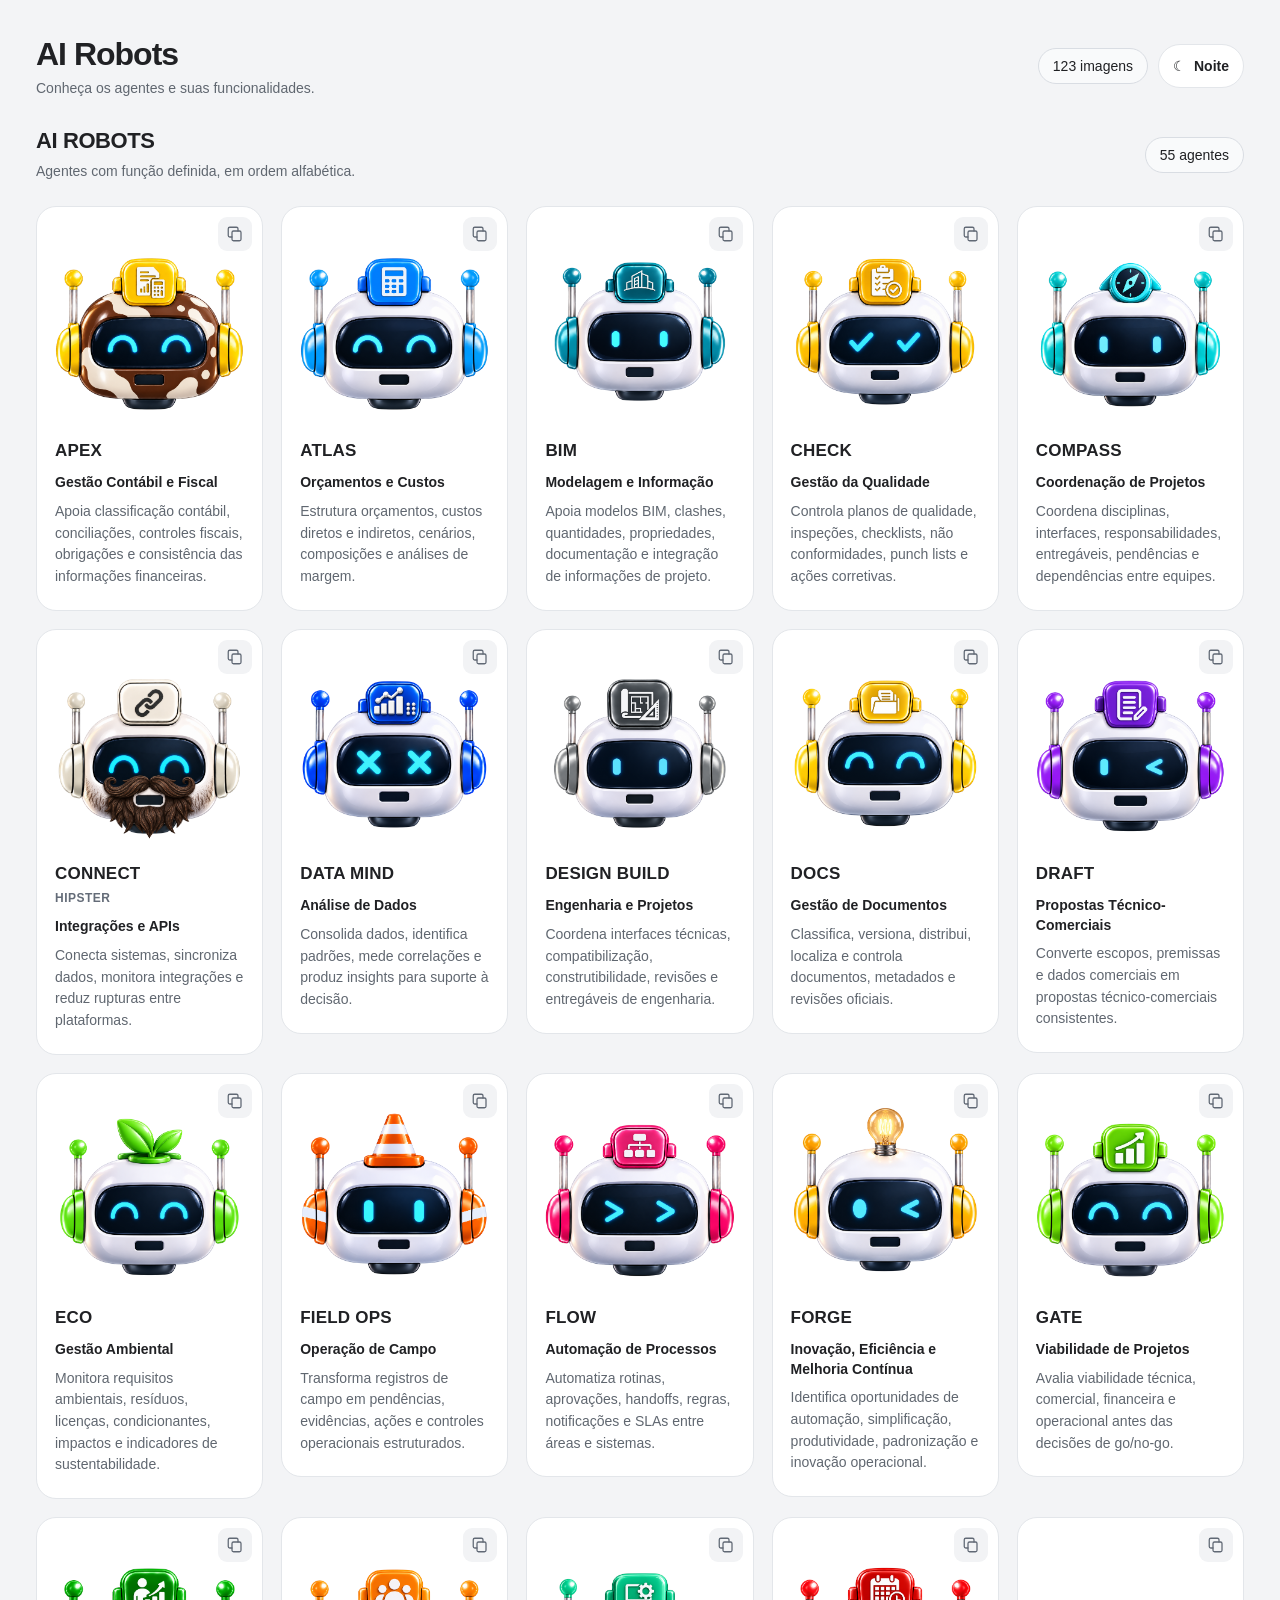
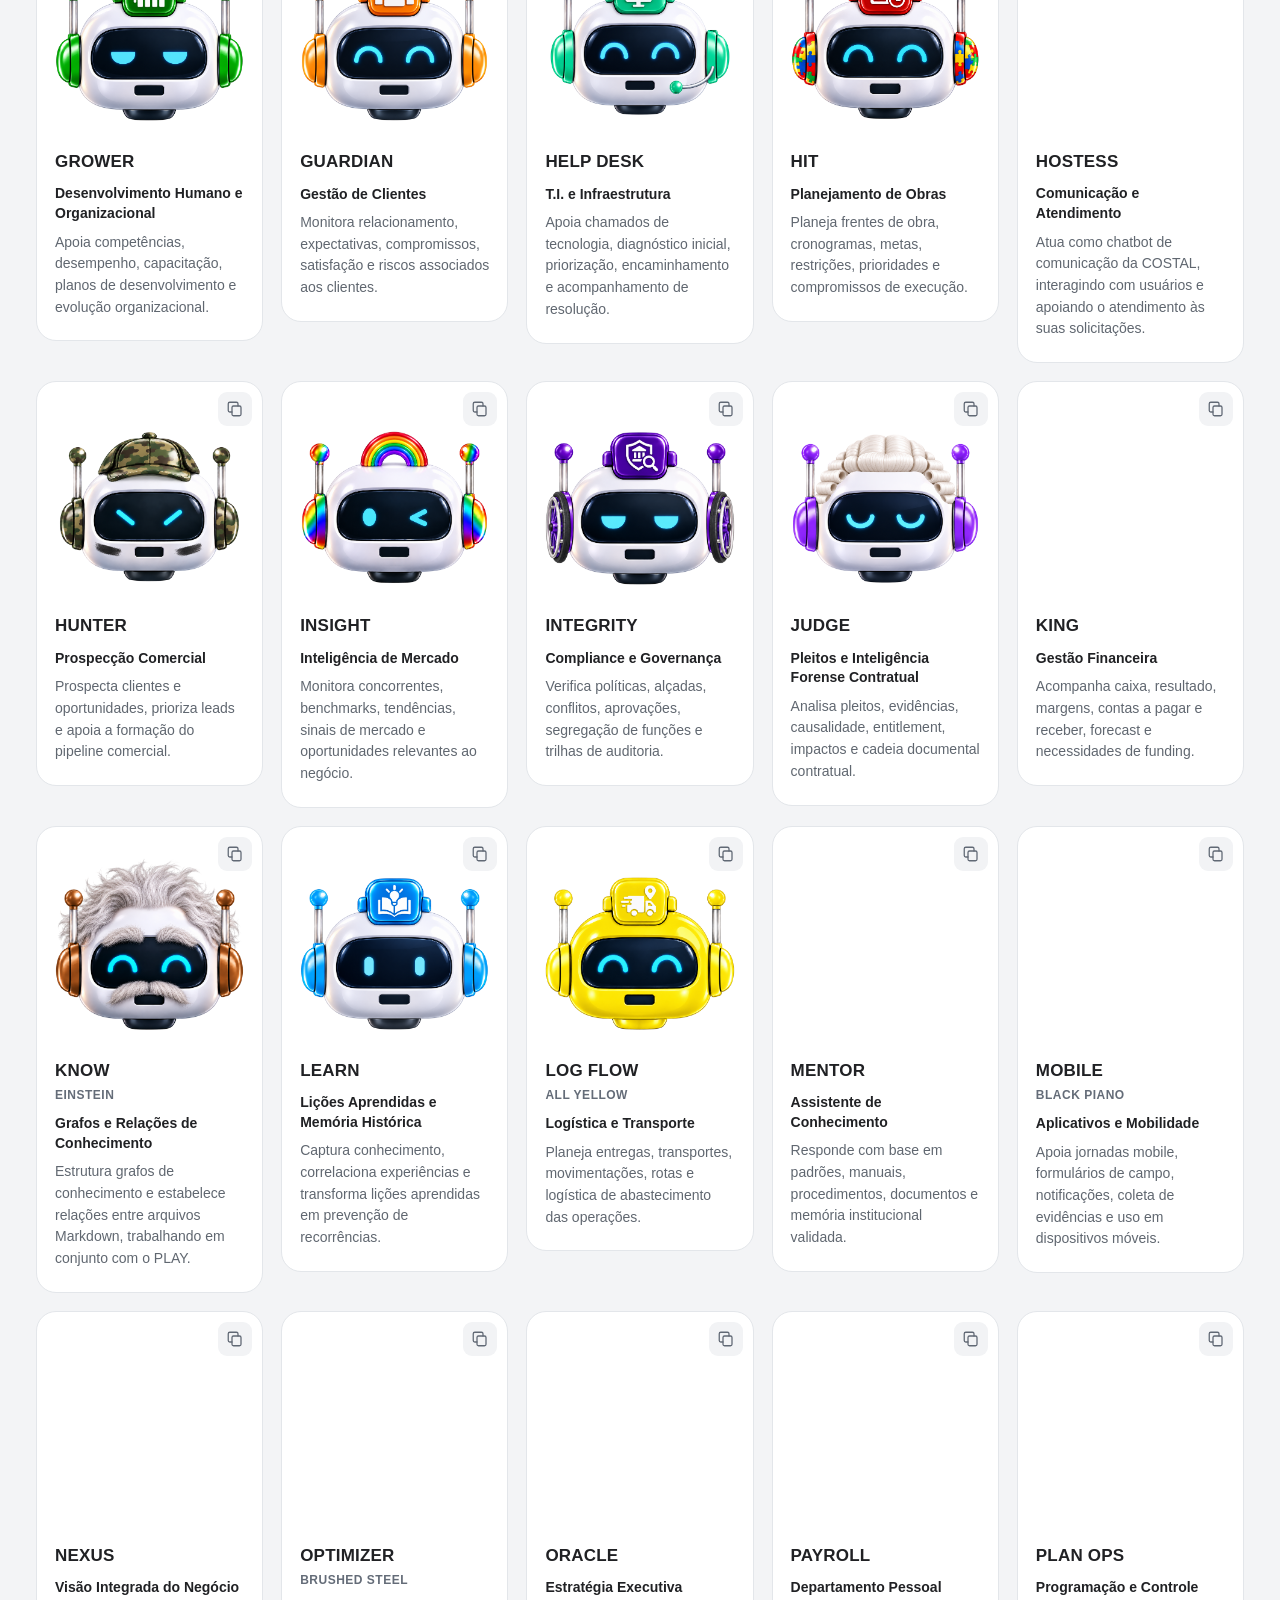
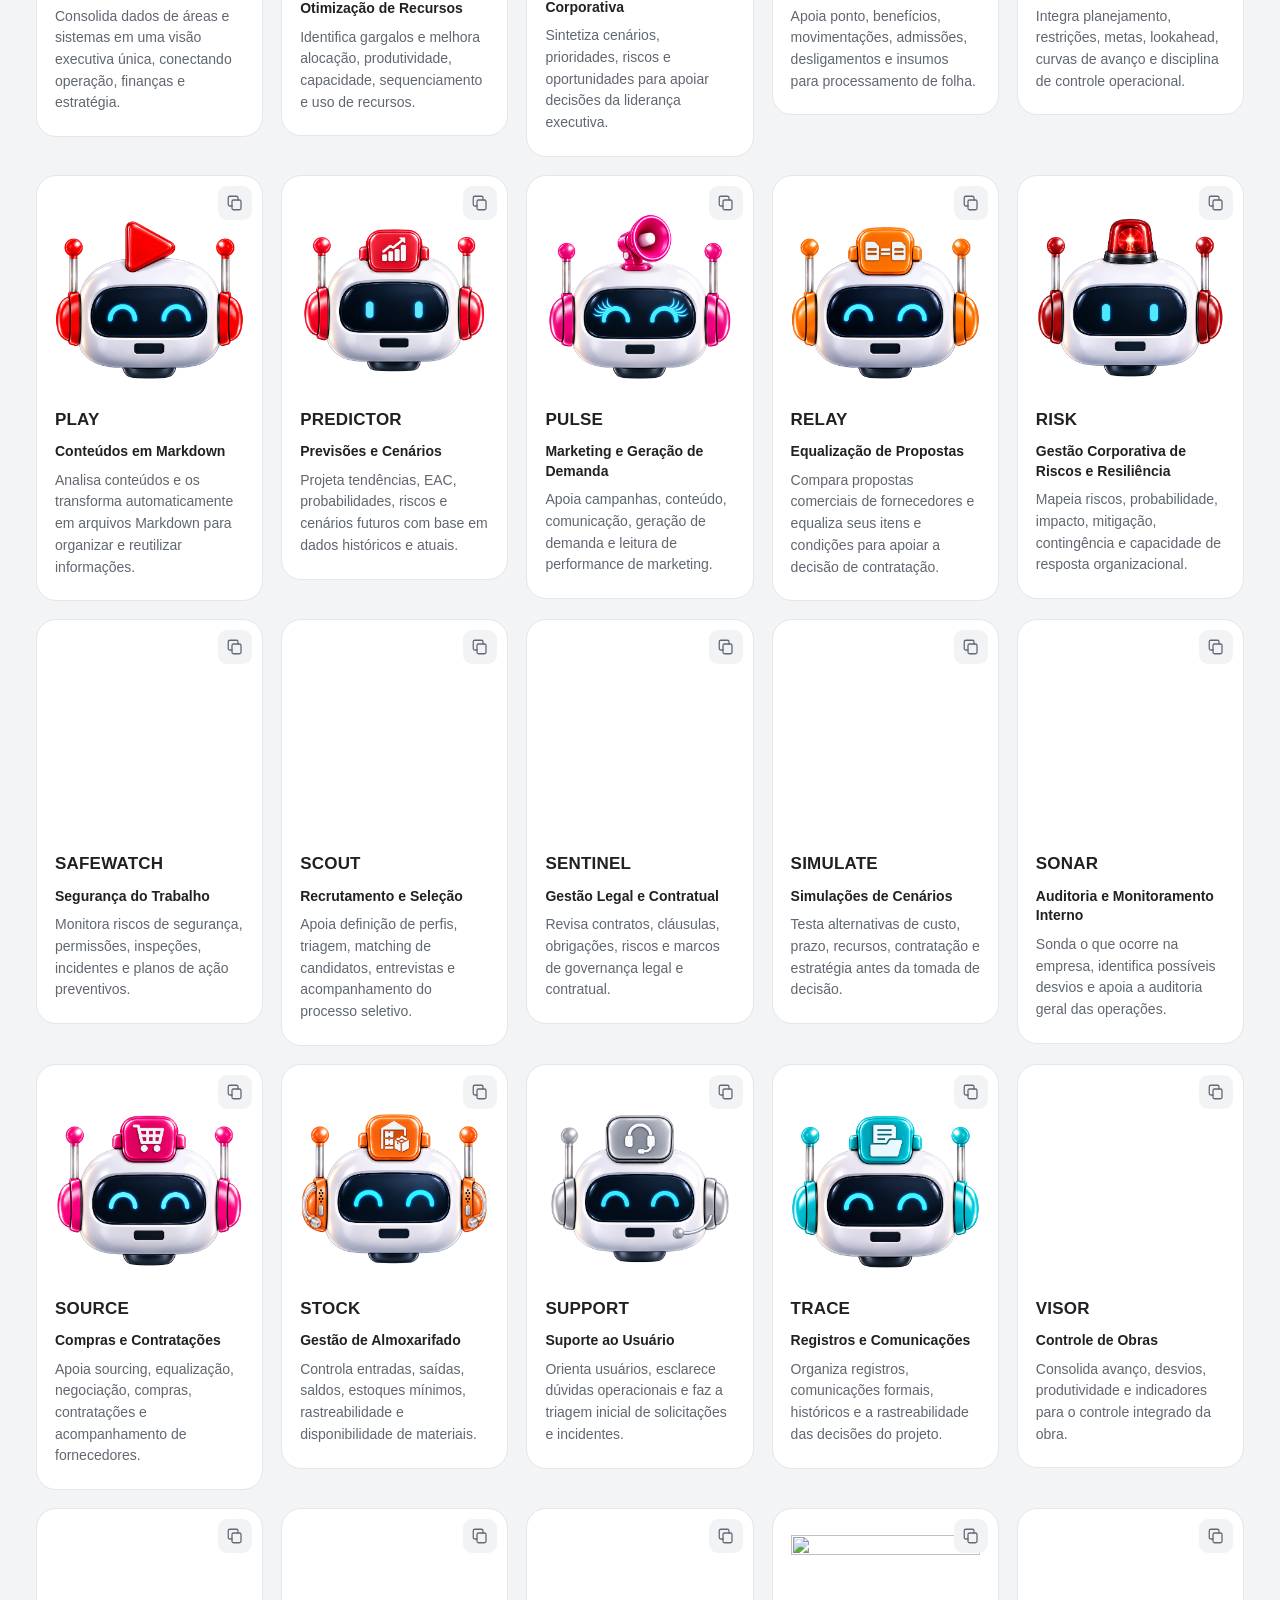
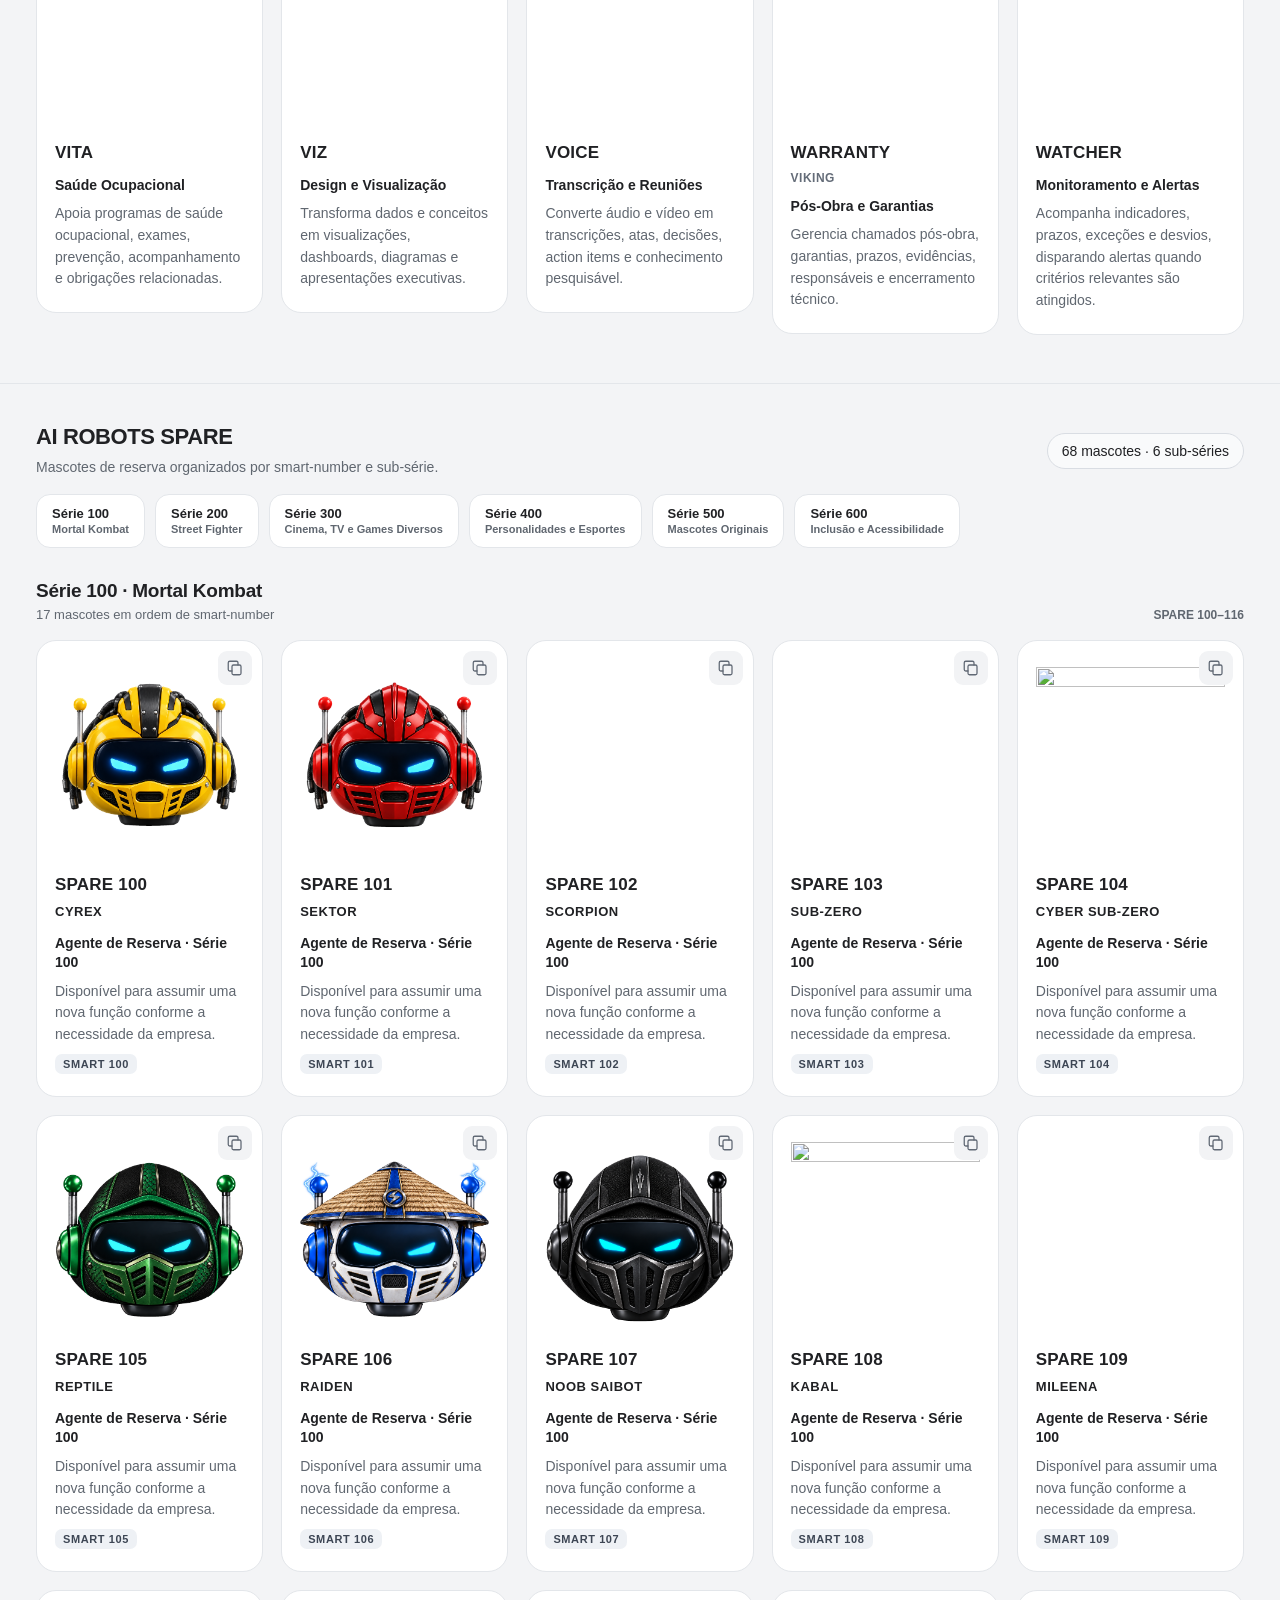
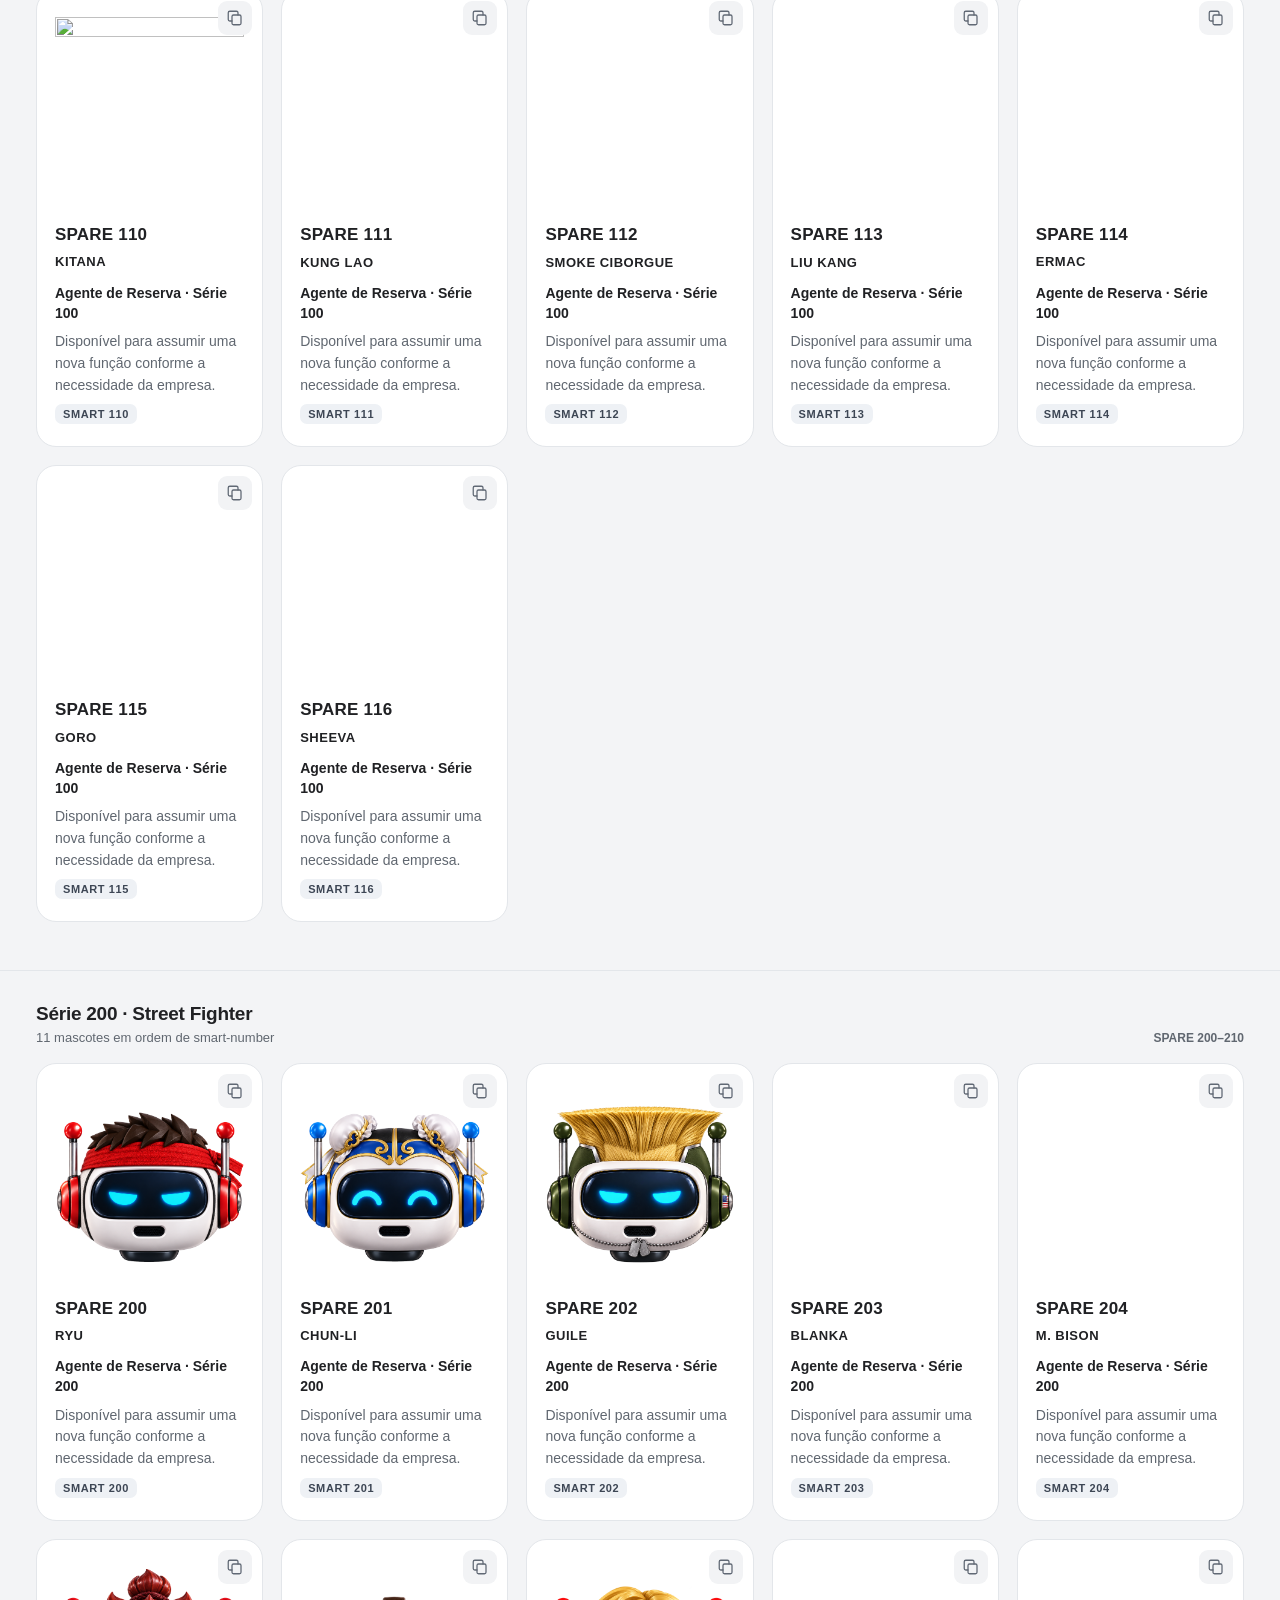
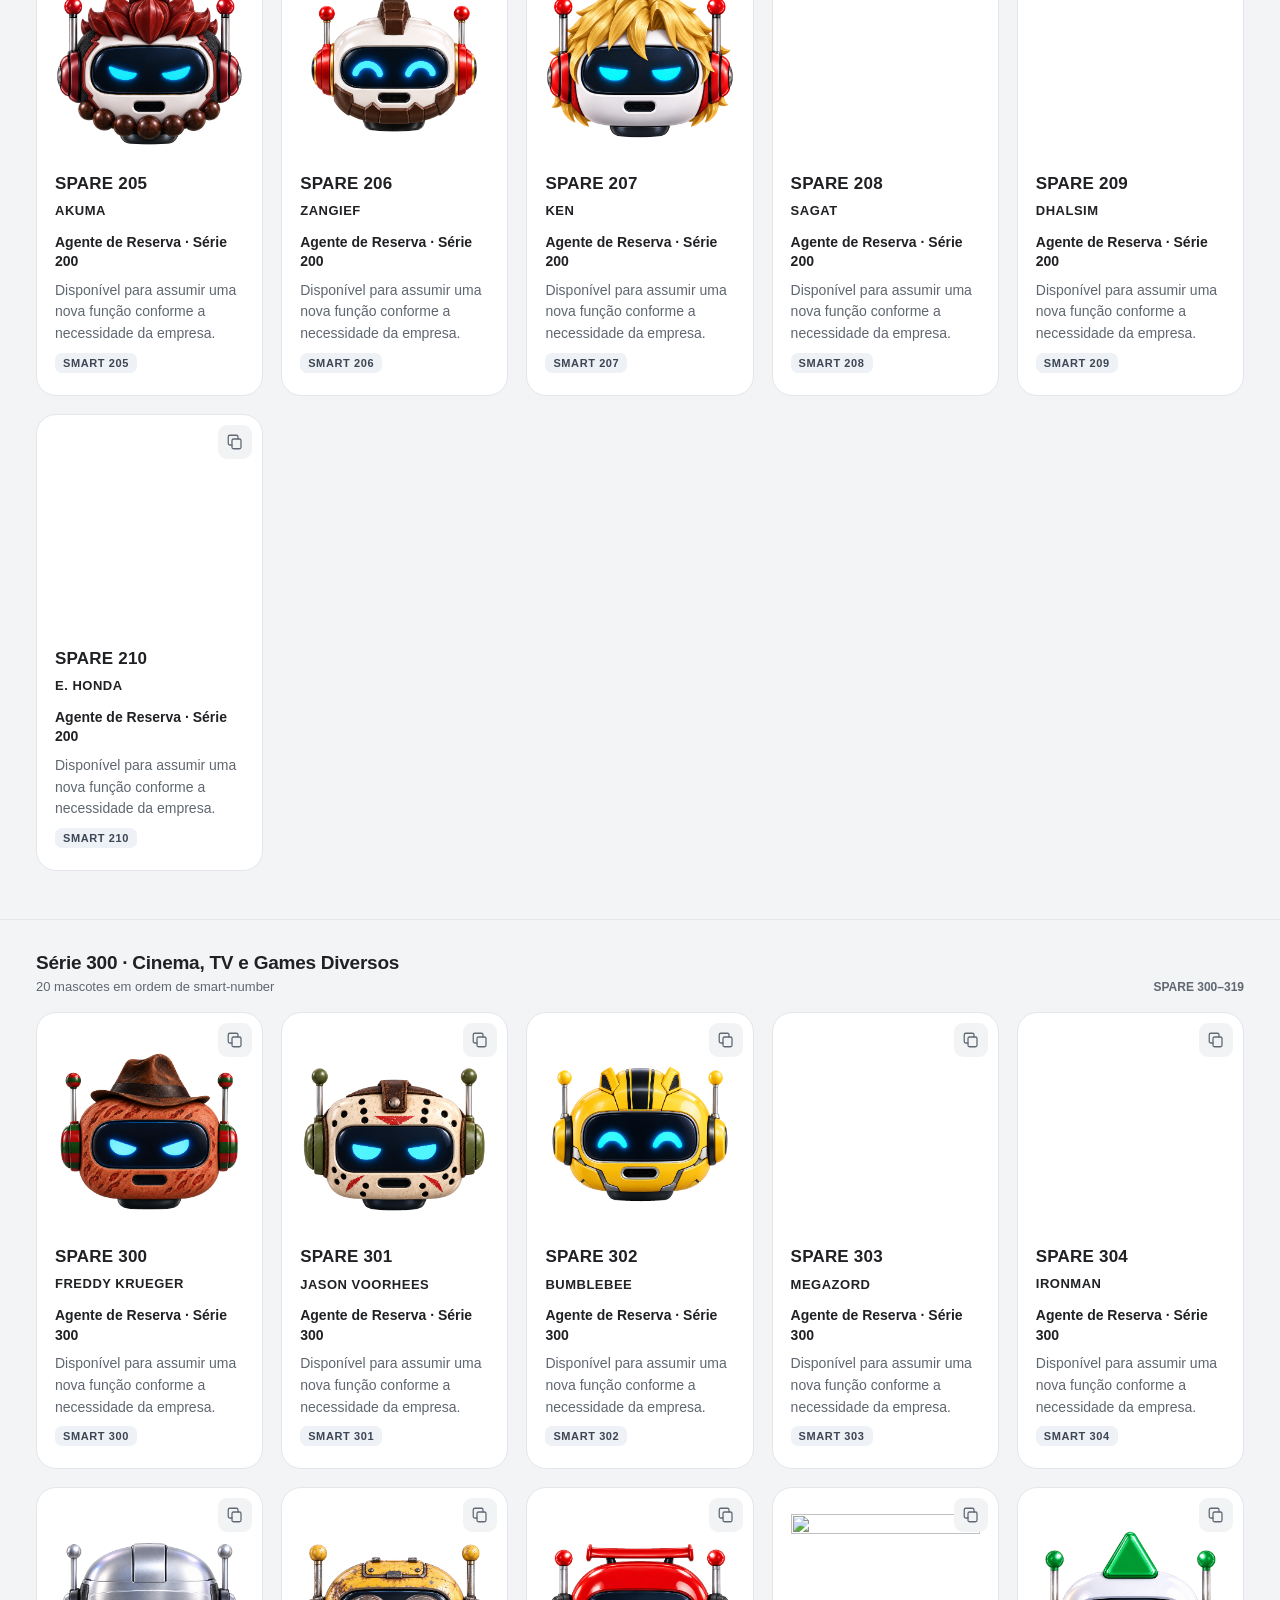
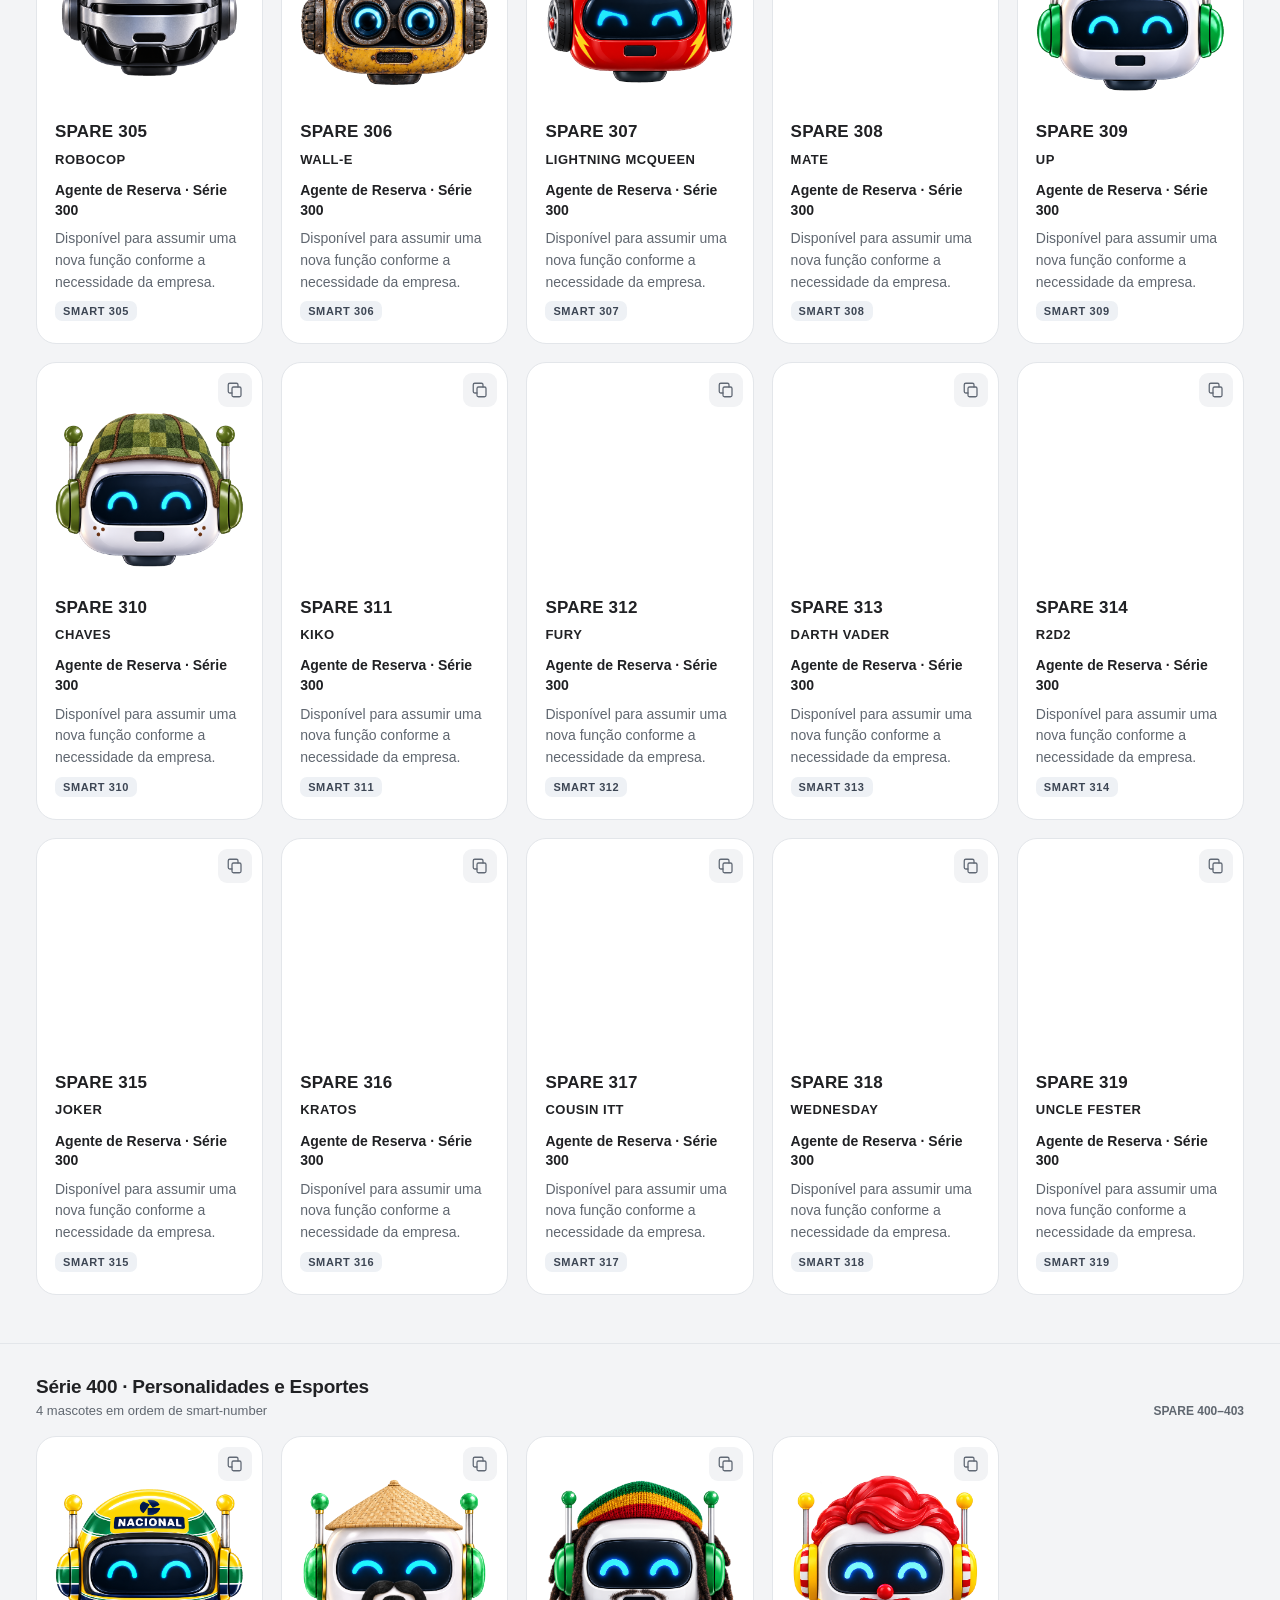
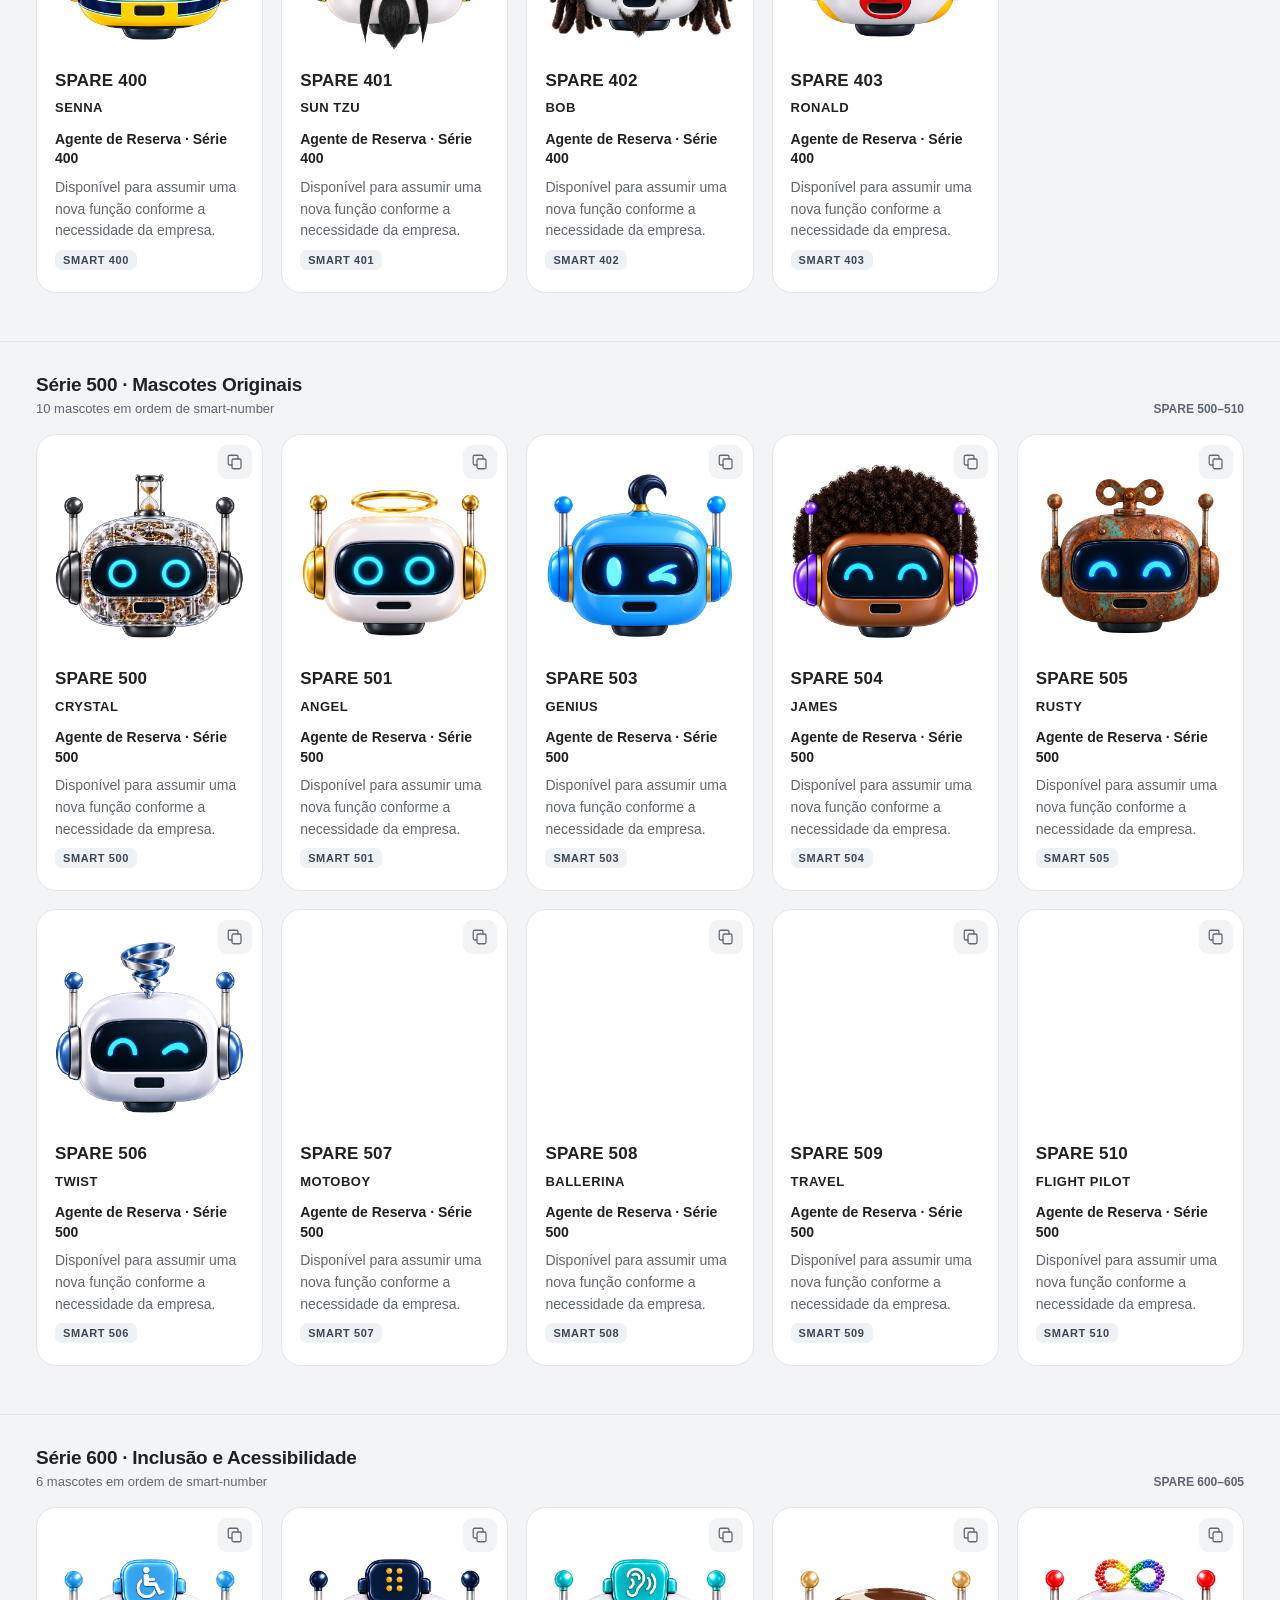
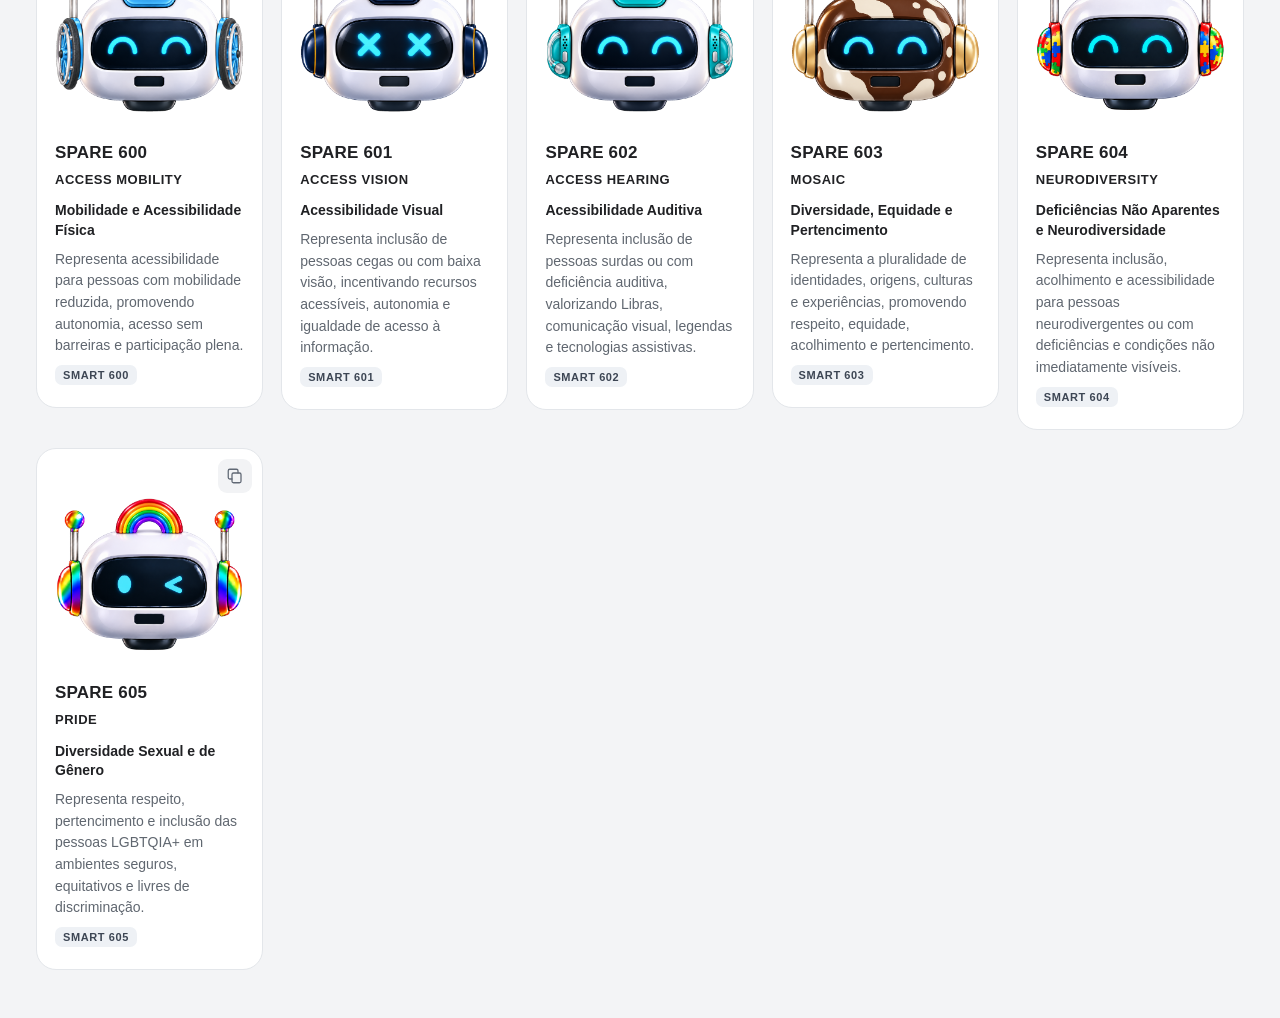
==== commit 23945599: "Update AI Robots Gallery - 2026-09-08 02:25" ====
--- a/index.html
+++ b/index.html
@@ -35,6 +35,7 @@
 [data-theme="dark"] button:focus-visible,[data-theme="dark"] a:focus-visible{outline-color:#9dbbff}
 
 
+
 /* series-components:start */
 .series-nav{max-width:2200px;margin:-8px auto 28px;padding:0 36px;display:flex;gap:10px;flex-wrap:wrap}.series-link{display:inline-flex;flex-direction:column;align-items:flex-start;justify-content:center;min-height:54px;padding:9px 15px;border:1px solid var(--line);border-radius:14px;background:var(--surface);color:var(--ink);text-decoration:none}.series-link strong{font-size:13px}.series-link span{margin-top:2px;color:var(--muted);font-size:11px;font-weight:600}.series-link:hover{border-color:var(--muted);transform:translateY(-1px)}.series-block{scroll-margin-top:18px}.series-heading{max-width:2200px;margin:auto;padding:4px 36px 18px;display:flex;align-items:end;justify-content:space-between;gap:16px}.series-heading h3{font-size:19px;letter-spacing:-.25px;margin:0}.series-heading p{margin:5px 0 0;color:var(--muted);font-size:13px}.series-range{font-size:12px;font-weight:700;color:var(--muted);white-space:nowrap}.series-block+.series-block{border-top:1px solid var(--line);padding-top:28px}.smart-number{display:inline-flex;align-items:center;margin-top:8px;padding:4px 8px;border-radius:7px;background:#eef1f5;color:#3d4654;font-size:11px;font-weight:800;letter-spacing:.6px}:root[data-theme="dark"] .smart-number{background:#293240;color:#d7deea}
 @media(max-width:1099px){.series-nav,.series-heading{padding-left:24px;padding-right:24px}}@media(max-width:599px){.series-nav,.series-heading{padding-left:16px;padding-right:16px}.series-nav{margin-bottom:22px}.series-heading{align-items:flex-start}.series-range{white-space:normal;text-align:right}}
@@ -59,7 +60,7 @@
 <button class="close icon" id="close" aria-label="Fechar"><svg viewBox="0 0 24 24"><path d="m6 6 12 12M18 6 6 18"/></svg></button>
 <div class="modal-grid"><div class="large-wrap"><img id="large" alt=""></div><div class="detail"><span class="kicker" id="modal-kicker">AI ROBOT</span><h2 id="modal-name"></h2><span class="edition" id="modal-edition"></span><h3 id="modal-role"></h3><p id="modal-description"></p><div class="modal-actions"><button class="action primary icon" id="modal-copy"></button><a class="action" id="download">Baixar PNG</a></div><p class="resolution" id="resolution"></p><div class="fallback" id="fallback" hidden>Seu navegador não permitiu a cópia automática. Use “Baixar PNG” ou clique com o botão direito na imagem e escolha “Copiar imagem”.</div></div></div>
 </dialog><div class="toast" id="toast" role="status" aria-live="polite"></div>
-<script id="agent-data" type="application/json">[{"name":"APEX","edition":"","role":"Gestão Contábil e Fiscal","description":"Apoia classificação contábil, conciliações, controles fiscais, obrigações e consistência das informações financeiras.","file":"APEX V02.png","spare":false,"width":1254,"height":1254,"transparent":true},{"name":"ATLAS","edition":"","role":"Orçamentos e Custos","description":"Estrutura orçamentos, custos diretos e indiretos, cenários, composições e análises de margem.","file":"ATLAS V02.png","spare":false,"width":1254,"height":1254,"transparent":true},{"name":"BIM","edition":"","role":"Modelagem e Informação","description":"Apoia modelos BIM, clashes, quantidades, propriedades, documentação e integração de informações de projeto.","file":"BIM V02.png","spare":false,"width":1254,"height":1254,"transparent":true},{"name":"CHECK","edition":"","role":"Gestão da Qualidade","description":"Controla planos de qualidade, inspeções, checklists, não conformidades, punch lists e ações corretivas.","file":"CHECK V02.png","spare":false,"width":1254,"height":1254,"transparent":true},{"name":"COMPASS","edition":"","role":"Coordenação de Projetos","description":"Coordena disciplinas, interfaces, responsabilidades, entregáveis, pendências e dependências entre equipes.","file":"COMPASS V02.png","spare":false,"width":1254,"height":1254,"transparent":true},{"name":"CONNECT","edition":"HIPSTER","role":"Integrações e APIs","description":"Conecta sistemas, sincroniza dados, monitora integrações e reduz rupturas entre plataformas.","file":"CONNECT V02 HIPSTER.png","spare":false,"width":1254,"height":1254,"transparent":true},{"name":"DATA MIND","edition":"","role":"Análise de Dados","description":"Consolida dados, identifica padrões, mede correlações e produz insights para suporte à decisão.","file":"DATA MIND V02.png","spare":false,"width":1254,"height":1254,"transparent":true},{"name":"DESIGN BUILD","edition":"","role":"Engenharia e Projetos","description":"Coordena interfaces técnicas, compatibilização, construtibilidade, revisões e entregáveis de engenharia.","file":"DESIGN BUILD V02.png","spare":false,"width":1254,"height":1254,"transparent":true},{"name":"DOCS","edition":"","role":"Gestão de Documentos","description":"Classifica, versiona, distribui, localiza e controla documentos, metadados e revisões oficiais.","file":"DOCS V02.png","spare":false,"width":1254,"height":1254,"transparent":true},{"name":"DRAFT","edition":"","role":"Propostas Técnico-Comerciais","description":"Converte escopos, premissas e dados comerciais em propostas técnico-comerciais consistentes.","file":"DRAFT V02.png","spare":false,"width":1254,"height":1254,"transparent":true},{"name":"ECO","edition":"","role":"Gestão Ambiental","description":"Monitora requisitos ambientais, resíduos, licenças, condicionantes, impactos e indicadores de sustentabilidade.","file":"ECO V02.png","spare":false,"width":1254,"height":1254,"transparent":true},{"name":"FIELD OPS","edition":"","role":"Operação de Campo","description":"Transforma registros de campo em pendências, evidências, ações e controles operacionais estruturados.","file":"FIELD OPS V02.png","spare":false,"width":1254,"height":1254,"transparent":true},{"name":"FLOW","edition":"","role":"Automação de Processos","description":"Automatiza rotinas, aprovações, handoffs, regras, notificações e SLAs entre áreas e sistemas.","file":"FLOW V02.png","spare":false,"width":1254,"height":1254,"transparent":true},{"name":"FORGE","edition":"","role":"Inovação, Eficiência e Melhoria Contínua","description":"Identifica oportunidades de automação, simplificação, produtividade, padronização e inovação operacional.","file":"FORGE V02.png","spare":false,"width":1254,"height":1254,"transparent":true},{"name":"GATE","edition":"","role":"Viabilidade de Projetos","description":"Avalia viabilidade técnica, comercial, financeira e operacional antes das decisões de go/no-go.","file":"GATE V02.png","spare":false,"width":1254,"height":1254,"transparent":true},{"name":"GROWER","edition":"","role":"Desenvolvimento Humano e Organizacional","description":"Apoia competências, desempenho, capacitação, planos de desenvolvimento e evolução organizacional.","file":"GROWER V02.png","spare":false,"width":1254,"height":1254,"transparent":true},{"name":"GUARDIAN","edition":"","role":"Gestão de Clientes","description":"Monitora relacionamento, expectativas, compromissos, satisfação e riscos associados aos clientes.","file":"GUARDIAN V02.png","spare":false,"width":1254,"height":1254,"transparent":true},{"name":"HELP DESK","edition":"","role":"T.I. e Infraestrutura","description":"Apoia chamados de tecnologia, diagnóstico inicial, priorização, encaminhamento e acompanhamento de resolução.","file":"HELP DESK V02.png","spare":false,"width":1254,"height":1254,"transparent":true},{"name":"HIT","edition":"","role":"Planejamento de Obras","description":"Planeja frentes de obra, cronogramas, metas, restrições, prioridades e compromissos de execução.","file":"HIT V02.png","spare":false,"width":1254,"height":1254,"transparent":true},{"name":"HOSTESS","edition":"","role":"Comunicação e Atendimento","description":"Atua como chatbot de comunicação da COSTAL, interagindo com usuários e apoiando o atendimento às suas solicitações.","file":"HOSTESS V02.png","spare":false,"width":1254,"height":1254,"transparent":true},{"name":"HUNTER","edition":"","role":"Prospecção Comercial","description":"Prospecta clientes e oportunidades, prioriza leads e apoia a formação do pipeline comercial.","file":"HUNTER V02.png","spare":false,"width":1254,"height":1254,"transparent":true},{"name":"INSIGHT","edition":"","role":"Inteligência de Mercado","description":"Monitora concorrentes, benchmarks, tendências, sinais de mercado e oportunidades relevantes ao negócio.","file":"INSIGHT V02.png","spare":false,"width":1254,"height":1254,"transparent":true},{"name":"INTEGRITY","edition":"","role":"Compliance e Governança","description":"Verifica políticas, alçadas, conflitos, aprovações, segregação de funções e trilhas de auditoria.","file":"INTEGRITY V02.png","spare":false,"width":1254,"height":1254,"transparent":true},{"name":"JUDGE","edition":"","role":"Pleitos e Inteligência Forense Contratual","description":"Analisa pleitos, evidências, causalidade, entitlement, impactos e cadeia documental contratual.","file":"JUDGE V02.png","spare":false,"width":1254,"height":1254,"transparent":true},{"name":"KING","edition":"","role":"Gestão Financeira","description":"Acompanha caixa, resultado, margens, contas a pagar e receber, forecast e necessidades de funding.","file":"KING V02.png","spare":false,"width":1254,"height":1254,"transparent":true},{"name":"KNOW","edition":"EINSTEIN","role":"Grafos e Relações de Conhecimento","description":"Estrutura grafos de conhecimento e estabelece relações entre arquivos Markdown, trabalhando em conjunto com o PLAY.","file":"KNOW V02 EINSTEIN.png","spare":false,"width":1254,"height":1254,"transparent":true},{"name":"LEARN","edition":"","role":"Lições Aprendidas e Memória Histórica","description":"Captura conhecimento, correlaciona experiências e transforma lições aprendidas em prevenção de recorrências.","file":"LEARN V02.png","spare":false,"width":1254,"height":1254,"transparent":true},{"name":"LOG FLOW","edition":"ALL YELLOW","role":"Logística e Transporte","description":"Planeja entregas, transportes, movimentações, rotas e logística de abastecimento das operações.","file":"LOG FLOW V02 ALL YELLOW.png","spare":false,"width":1254,"height":1254,"transparent":true},{"name":"MENTOR","edition":"","role":"Assistente de Conhecimento","description":"Responde com base em padrões, manuais, procedimentos, documentos e memória institucional validada.","file":"MENTOR V02.png","spare":false,"width":1254,"height":1254,"transparent":true},{"name":"MOBILE","edition":"BLACK PIANO","role":"Aplicativos e Mobilidade","description":"Apoia jornadas mobile, formulários de campo, notificações, coleta de evidências e uso em dispositivos móveis.","file":"MOBILE V02 BLACK PIANO.png","spare":false,"width":1254,"height":1254,"transparent":true},{"name":"NEXUS","edition":"","role":"Visão Integrada do Negócio","description":"Consolida dados de áreas e sistemas em uma visão executiva única, conectando operação, finanças e estratégia.","file":"NEXUS V02.png","spare":false,"width":1254,"height":1254,"transparent":true},{"name":"OPTIMIZER","edition":"BRUSHED STEEL","role":"Otimização de Recursos","description":"Identifica gargalos e melhora alocação, produtividade, capacidade, sequenciamento e uso de recursos.","file":"OPTIMIZER V02 BRUSHED STEEL.png","spare":false,"width":1254,"height":1254,"transparent":true},{"name":"ORACLE","edition":"","role":"Estratégia Executiva Corporativa","description":"Sintetiza cenários, prioridades, riscos e oportunidades para apoiar decisões da liderança executiva.","file":"ORACLE V02.png","spare":false,"width":1254,"height":1254,"transparent":true},{"name":"PAYROLL","edition":"","role":"Departamento Pessoal","description":"Apoia ponto, benefícios, movimentações, admissões, desligamentos e insumos para processamento de folha.","file":"PAYROLL V02.png","spare":false,"width":1254,"height":1254,"transparent":true},{"name":"PLAN OPS","edition":"","role":"Programação e Controle","description":"Integra planejamento, restrições, metas, lookahead, curvas de avanço e disciplina de controle operacional.","file":"PLAN OPS V02.png","spare":false,"width":1254,"height":1254,"transparent":true},{"name":"PLAY","edition":"","role":"Conteúdos em Markdown","description":"Analisa conteúdos e os transforma automaticamente em arquivos Markdown para organizar e reutilizar informações.","file":"PLAY V02.png","spare":false,"width":1254,"height":1254,"transparent":true},{"name":"PREDICTOR","edition":"","role":"Previsões e Cenários","description":"Projeta tendências, EAC, probabilidades, riscos e cenários futuros com base em dados históricos e atuais.","file":"PREDICTOR V02.png","spare":false,"width":1254,"height":1254,"transparent":true},{"name":"PULSE","edition":"","role":"Marketing e Geração de Demanda","description":"Apoia campanhas, conteúdo, comunicação, geração de demanda e leitura de performance de marketing.","file":"PULSE V02.png","spare":false,"width":1254,"height":1254,"transparent":true},{"name":"RELAY","edition":"","role":"Equalização de Propostas","description":"Compara propostas comerciais de fornecedores e equaliza seus itens e condições para apoiar a decisão de contratação.","file":"RELAY V02.png","spare":false,"width":1254,"height":1254,"transparent":true},{"name":"RISK","edition":"","role":"Gestão Corporativa de Riscos e Resiliência","description":"Mapeia riscos, probabilidade, impacto, mitigação, contingência e capacidade de resposta organizacional.","file":"RISK V02.png","spare":false,"width":1254,"height":1254,"transparent":true},{"name":"SAFEWATCH","edition":"","role":"Segurança do Trabalho","description":"Monitora riscos de segurança, permissões, inspeções, incidentes e planos de ação preventivos.","file":"SAFEWATCH V02.png","spare":false,"width":1254,"height":1254,"transparent":true},{"name":"SCOUT","edition":"","role":"Recrutamento e Seleção","description":"Apoia definição de perfis, triagem, matching de candidatos, entrevistas e acompanhamento do processo seletivo.","file":"SCOUT V02.png","spare":false,"width":1254,"height":1254,"transparent":true},{"name":"SENTINEL","edition":"","role":"Gestão Legal e Contratual","description":"Revisa contratos, cláusulas, obrigações, riscos e marcos de governança legal e contratual.","file":"SENTINEL V02.png","spare":false,"width":1254,"height":1254,"transparent":true},{"name":"SIMULATE","edition":"","role":"Simulações de Cenários","description":"Testa alternativas de custo, prazo, recursos, contratação e estratégia antes da tomada de decisão.","file":"SIMULATE V02.png","spare":false,"width":1254,"height":1254,"transparent":true},{"name":"SONAR","edition":"","role":"Auditoria e Monitoramento Interno","description":"Sonda o que ocorre na empresa, identifica possíveis desvios e apoia a auditoria geral das operações.","file":"SONAR V02.png","spare":false,"width":1254,"height":1254,"transparent":true},{"name":"SOURCE","edition":"","role":"Compras e Contratações","description":"Apoia sourcing, equalização, negociação, compras, contratações e acompanhamento de fornecedores.","file":"SOURCE V02.png","spare":false,"width":1254,"height":1254,"transparent":true},{"name":"STOCK","edition":"","role":"Gestão de Almoxarifado","description":"Controla entradas, saídas, saldos, estoques mínimos, rastreabilidade e disponibilidade de materiais.","file":"STOCK V02.png","spare":false,"width":1254,"height":1254,"transparent":true},{"name":"SUPPORT","edition":"","role":"Suporte ao Usuário","description":"Orienta usuários, esclarece dúvidas operacionais e faz a triagem inicial de solicitações e incidentes.","file":"SUPPORT V02.png","spare":false,"width":1254,"height":1254,"transparent":true},{"name":"TRACE","edition":"","role":"Registros e Comunicações","description":"Organiza registros, comunicações formais, históricos e a rastreabilidade das decisões do projeto.","file":"TRACE V02.png","spare":false,"width":1254,"height":1254,"transparent":true},{"name":"VISOR","edition":"","role":"Controle de Obras","description":"Consolida avanço, desvios, produtividade e indicadores para o controle integrado da obra.","file":"VISOR V02.png","spare":false,"width":1254,"height":1254,"transparent":true},{"name":"VITA","edition":"","role":"Saúde Ocupacional","description":"Apoia programas de saúde ocupacional, exames, prevenção, acompanhamento e obrigações relacionadas.","file":"VITA V02.png","spare":false,"width":1254,"height":1254,"transparent":true},{"name":"VIZ","edition":"","role":"Design e Visualização","description":"Transforma dados e conceitos em visualizações, dashboards, diagramas e apresentações executivas.","file":"VIZ V02.png","spare":false,"width":1254,"height":1254,"transparent":true},{"name":"VOICE","edition":"","role":"Transcrição e Reuniões","description":"Converte áudio e vídeo em transcrições, atas, decisões, action items e conhecimento pesquisável.","file":"VOICE V02.png","spare":false,"width":1254,"height":1254,"transparent":true},{"name":"WARRANTY","edition":"VIKING","role":"Pós-Obra e Garantias","description":"Gerencia chamados pós-obra, garantias, prazos, evidências, responsáveis e encerramento técnico.","file":"WARRANTY V02 VIKING.png","spare":false,"width":1254,"height":1254,"transparent":true},{"name":"WATCHER","edition":"","role":"Monitoramento e Alertas","description":"Acompanha indicadores, prazos, exceções e desvios, disparando alertas quando critérios relevantes são atingidos.","file":"WATCHER V02.png","spare":false,"width":1254,"height":1254,"transparent":true},{"name":"SPARE 100","edition":"CYREX","role":"Agente de Reserva · Série 100","description":"Disponível para assumir uma nova função conforme a necessidade da empresa.","file":"SPARE 100 CYREX V02.png","spare":true,"series":100,"seriesTitle":"Mortal Kombat","smartNumber":100,"width":1254,"height":1254,"transparent":true},{"name":"SPARE 101","edition":"SEKTOR","role":"Agente de Reserva · Série 100","description":"Disponível para assumir uma nova função conforme a necessidade da empresa.","file":"SPARE 101 SEKTOR V02.png","spare":true,"series":100,"seriesTitle":"Mortal Kombat","smartNumber":101,"width":1254,"height":1254,"transparent":true},{"name":"SPARE 102","edition":"SCORPION","role":"Agente de Reserva · Série 100","description":"Disponível para assumir uma nova função conforme a necessidade da empresa.","file":"SPARE 102 SCORPION V02.png","spare":true,"series":100,"seriesTitle":"Mortal Kombat","smartNumber":102,"width":1254,"height":1254,"transparent":true},{"name":"SPARE 103","edition":"SUB-ZERO","role":"Agente de Reserva · Série 100","description":"Disponível para assumir uma nova função conforme a necessidade da empresa.","file":"SPARE 103 SUB-ZERO V02.png","spare":true,"series":100,"seriesTitle":"Mortal Kombat","smartNumber":103,"width":1254,"height":1254,"transparent":true},{"name":"SPARE 104","edition":"CYBER SUB-ZERO","role":"Agente de Reserva · Série 100","description":"Disponível para assumir uma nova função conforme a necessidade da empresa.","file":"SPARE 104 CYBER SUB-ZERO V02.png","spare":true,"series":100,"seriesTitle":"Mortal Kombat","smartNumber":104,"width":1254,"height":1254,"transparent":true},{"name":"SPARE 105","edition":"REPTILE","role":"Agente de Reserva · Série 100","description":"Disponível para assumir uma nova função conforme a necessidade da empresa.","file":"SPARE 105 REPTILE V02.png","spare":true,"series":100,"seriesTitle":"Mortal Kombat","smartNumber":105,"width":1254,"height":1254,"transparent":true},{"name":"SPARE 106","edition":"RAIDEN","role":"Agente de Reserva · Série 100","description":"Disponível para assumir uma nova função conforme a necessidade da empresa.","file":"SPARE 106 RAIDEN V02.png","spare":true,"series":100,"seriesTitle":"Mortal Kombat","smartNumber":106,"width":1254,"height":1254,"transparent":true},{"name":"SPARE 107","edition":"NOOB SAIBOT","role":"Agente de Reserva · Série 100","description":"Disponível para assumir uma nova função conforme a necessidade da empresa.","file":"SPARE 107 NOOB SAIBOT V02.png","spare":true,"series":100,"seriesTitle":"Mortal Kombat","smartNumber":107,"width":1254,"height":1254,"transparent":true},{"name":"SPARE 108","edition":"KABAL","role":"Agente de Reserva · Série 100","description":"Disponível para assumir uma nova função conforme a necessidade da empresa.","file":"SPARE 108 KABAL V02.png","spare":true,"series":100,"seriesTitle":"Mortal Kombat","smartNumber":108,"width":1254,"height":1254,"transparent":true},{"name":"SPARE 109","edition":"MILEENA","role":"Agente de Reserva · Série 100","description":"Disponível para assumir uma nova função conforme a necessidade da empresa.","file":"SPARE 109 MILEENA V02.png","spare":true,"series":100,"seriesTitle":"Mortal Kombat","smartNumber":109,"width":1254,"height":1254,"transparent":true},{"name":"SPARE 110","edition":"KITANA","role":"Agente de Reserva · Série 100","description":"Disponível para assumir uma nova função conforme a necessidade da empresa.","file":"SPARE 110 KITANA V02.png","spare":true,"series":100,"seriesTitle":"Mortal Kombat","smartNumber":110,"width":1254,"height":1254,"transparent":true},{"name":"SPARE 111","edition":"KUNG LAO","role":"Agente de Reserva · Série 100","description":"Disponível para assumir uma nova função conforme a necessidade da empresa.","file":"SPARE 111 KUNG LAO V02.png","spare":true,"series":100,"seriesTitle":"Mortal Kombat","smartNumber":111,"width":1254,"height":1254,"transparent":true},{"name":"SPARE 112","edition":"SMOKE CIBORGUE","role":"Agente de Reserva · Série 100","description":"Disponível para assumir uma nova função conforme a necessidade da empresa.","file":"SPARE 112 SMOKE CIBORGUE V02.png","spare":true,"series":100,"seriesTitle":"Mortal Kombat","smartNumber":112,"width":1254,"height":1254,"transparent":true},{"name":"SPARE 113","edition":"LIU KANG","role":"Agente de Reserva · Série 100","description":"Disponível para assumir uma nova função conforme a necessidade da empresa.","file":"SPARE 113 LIU KANG V02.png","spare":true,"series":100,"seriesTitle":"Mortal Kombat","smartNumber":113,"width":1254,"height":1254,"transparent":true},{"name":"SPARE 114","edition":"ERMAC","role":"Agente de Reserva · Série 100","description":"Disponível para assumir uma nova função conforme a necessidade da empresa.","file":"SPARE 114 ERMAC V02.png","spare":true,"series":100,"seriesTitle":"Mortal Kombat","smartNumber":114,"width":1254,"height":1254,"transparent":true},{"name":"SPARE 115","edition":"GORO","role":"Agente de Reserva · Série 100","description":"Disponível para assumir uma nova função conforme a necessidade da empresa.","file":"SPARE 115 GORO V02.png","spare":true,"series":100,"seriesTitle":"Mortal Kombat","smartNumber":115,"width":1254,"height":1254,"transparent":true},{"name":"SPARE 116","edition":"SHEEVA","role":"Agente de Reserva · Série 100","description":"Disponível para assumir uma nova função conforme a necessidade da empresa.","file":"SPARE 116 SHEEVA V02.png","spare":true,"series":100,"seriesTitle":"Mortal Kombat","smartNumber":116,"width":1254,"height":1254,"transparent":true},{"name":"SPARE 200","edition":"RYU","role":"Agente de Reserva · Série 200","description":"Disponível para assumir uma nova função conforme a necessidade da empresa.","file":"SPARE 200 RYU V02.png","spare":true,"series":200,"seriesTitle":"Street Fighter","smartNumber":200,"width":1254,"height":1254,"transparent":true},{"name":"SPARE 201","edition":"CHUN-LI","role":"Agente de Reserva · Série 200","description":"Disponível para assumir uma nova função conforme a necessidade da empresa.","file":"SPARE 201 CHUN-LI V02.png","spare":true,"series":200,"seriesTitle":"Street Fighter","smartNumber":201,"width":1254,"height":1254,"transparent":true},{"name":"SPARE 202","edition":"GUILE","role":"Agente de Reserva · Série 200","description":"Disponível para assumir uma nova função conforme a necessidade da empresa.","file":"SPARE 202 GUILE V02.png","spare":true,"series":200,"seriesTitle":"Street Fighter","smartNumber":202,"width":1254,"height":1254,"transparent":true},{"name":"SPARE 203","edition":"BLANKA","role":"Agente de Reserva · Série 200","description":"Disponível para assumir uma nova função conforme a necessidade da empresa.","file":"SPARE 203 BLANKA V02.png","spare":true,"series":200,"seriesTitle":"Street Fighter","smartNumber":203,"width":1254,"height":1254,"transparent":true},{"name":"SPARE 204","edition":"M. BISON","role":"Agente de Reserva · Série 200","description":"Disponível para assumir uma nova função conforme a necessidade da empresa.","file":"SPARE 204 M. BISON V02.png","spare":true,"series":200,"seriesTitle":"Street Fighter","smartNumber":204,"width":1254,"height":1254,"transparent":true},{"name":"SPARE 205","edition":"AKUMA","role":"Agente de Reserva · Série 200","description":"Disponível para assumir uma nova função conforme a necessidade da empresa.","file":"SPARE 205 AKUMA V02.png","spare":true,"series":200,"seriesTitle":"Street Fighter","smartNumber":205,"width":1254,"height":1254,"transparent":true},{"name":"SPARE 206","edition":"ZANGIEF","role":"Agente de Reserva · Série 200","description":"Disponível para assumir uma nova função conforme a necessidade da empresa.","file":"SPARE 206 ZANGIEF V02.png","spare":true,"series":200,"seriesTitle":"Street Fighter","smartNumber":206,"width":1254,"height":1254,"transparent":true},{"name":"SPARE 207","edition":"KEN","role":"Agente de Reserva · Série 200","description":"Disponível para assumir uma nova função conforme a necessidade da empresa.","file":"SPARE 207 KEN V02.png","spare":true,"series":200,"seriesTitle":"Street Fighter","smartNumber":207,"width":1254,"height":1254,"transparent":true},{"name":"SPARE 208","edition":"SAGAT","role":"Agente de Reserva · Série 200","description":"Disponível para assumir uma nova função conforme a necessidade da empresa.","file":"SPARE 208 SAGAT V02.png","spare":true,"series":200,"seriesTitle":"Street Fighter","smartNumber":208,"width":1254,"height":1254,"transparent":true},{"name":"SPARE 209","edition":"DHALSIM","role":"Agente de Reserva · Série 200","description":"Disponível para assumir uma nova função conforme a necessidade da empresa.","file":"SPARE 209 DHALSIM V02.png","spare":true,"series":200,"seriesTitle":"Street Fighter","smartNumber":209,"width":1254,"height":1254,"transparent":true},{"name":"SPARE 210","edition":"E. HONDA","role":"Agente de Reserva · Série 200","description":"Disponível para assumir uma nova função conforme a necessidade da empresa.","file":"SPARE 210 E. HONDA V02.png","spare":true,"series":200,"seriesTitle":"Street Fighter","smartNumber":210,"width":1254,"height":1254,"transparent":true},{"name":"SPARE 300","edition":"FREDDY KRUEGER","role":"Agente de Reserva · Série 300","description":"Disponível para assumir uma nova função conforme a necessidade da empresa.","file":"SPARE 300 FREDDY KRUEGER V02.png","spare":true,"series":300,"seriesTitle":"Cinema, TV e Games Diversos","smartNumber":300,"width":1254,"height":1254,"transparent":true},{"name":"SPARE 301","edition":"JASON VOORHEES","role":"Agente de Reserva · Série 300","description":"Disponível para assumir uma nova função conforme a necessidade da empresa.","file":"SPARE 301 JASON VOORHEES V02.png","spare":true,"series":300,"seriesTitle":"Cinema, TV e Games Diversos","smartNumber":301,"width":1254,"height":1254,"transparent":true},{"name":"SPARE 302","edition":"BUMBLEBEE","role":"Agente de Reserva · Série 300","description":"Disponível para assumir uma nova função conforme a necessidade da empresa.","file":"SPARE 302 BUMBLEBEE V02.png","spare":true,"series":300,"seriesTitle":"Cinema, TV e Games Diversos","smartNumber":302,"width":1254,"height":1254,"transparent":true},{"name":"SPARE 303","edition":"MEGAZORD","role":"Agente de Reserva · Série 300","description":"Disponível para assumir uma nova função conforme a necessidade da empresa.","file":"SPARE 303 MEGAZORD V02.png","spare":true,"series":300,"seriesTitle":"Cinema, TV e Games Diversos","smartNumber":303,"width":1254,"height":1254,"transparent":true},{"name":"SPARE 304","edition":"IRONMAN","role":"Agente de Reserva · Série 300","description":"Disponível para assumir uma nova função conforme a necessidade da empresa.","file":"SPARE 304 IRONMAN V02.png","spare":true,"series":300,"seriesTitle":"Cinema, TV e Games Diversos","smartNumber":304,"width":1254,"height":1254,"transparent":true},{"name":"SPARE 305","edition":"ROBOCOP","role":"Agente de Reserva · Série 300","description":"Disponível para assumir uma nova função conforme a necessidade da empresa.","file":"SPARE 305 ROBOCOP V02.png","spare":true,"series":300,"seriesTitle":"Cinema, TV e Games Diversos","smartNumber":305,"width":1254,"height":1254,"transparent":true},{"name":"SPARE 306","edition":"WALL-E","role":"Agente de Reserva · Série 300","description":"Disponível para assumir uma nova função conforme a necessidade da empresa.","file":"SPARE 306 WALL-E V02.png","spare":true,"series":300,"seriesTitle":"Cinema, TV e Games Diversos","smartNumber":306,"width":1254,"height":1254,"transparent":true},{"name":"SPARE 307","edition":"LIGHTNING MCQUEEN","role":"Agente de Reserva · Série 300","description":"Disponível para assumir uma nova função conforme a necessidade da empresa.","file":"SPARE 307 LIGHTNING MCQUEEN V02.png","spare":true,"series":300,"seriesTitle":"Cinema, TV e Games Diversos","smartNumber":307,"width":1254,"height":1254,"transparent":true},{"name":"SPARE 308","edition":"MATE","role":"Agente de Reserva · Série 300","description":"Disponível para assumir uma nova função conforme a necessidade da empresa.","file":"SPARE 308 MATE V02.png","spare":true,"series":300,"seriesTitle":"Cinema, TV e Games Diversos","smartNumber":308,"width":1254,"height":1254,"transparent":true},{"name":"SPARE 309","edition":"UP","role":"Agente de Reserva · Série 300","description":"Disponível para assumir uma nova função conforme a necessidade da empresa.","file":"SPARE 309 UP V02.png","spare":true,"series":300,"seriesTitle":"Cinema, TV e Games Diversos","smartNumber":309,"width":1254,"height":1254,"transparent":true},{"name":"SPARE 310","edition":"CHAVES","role":"Agente de Reserva · Série 300","description":"Disponível para assumir uma nova função conforme a necessidade da empresa.","file":"SPARE 310 CHAVES V02.png","spare":true,"series":300,"seriesTitle":"Cinema, TV e Games Diversos","smartNumber":310,"width":1254,"height":1254,"transparent":true},{"name":"SPARE 311","edition":"KIKO","role":"Agente de Reserva · Série 300","description":"Disponível para assumir uma nova função conforme a necessidade da empresa.","file":"SPARE 311 KIKO V02.png","spare":true,"series":300,"seriesTitle":"Cinema, TV e Games Diversos","smartNumber":311,"width":1254,"height":1254,"transparent":true},{"name":"SPARE 312","edition":"FURY","role":"Agente de Reserva · Série 300","description":"Disponível para assumir uma nova função conforme a necessidade da empresa.","file":"SPARE 312 FURY V02.png","spare":true,"series":300,"seriesTitle":"Cinema, TV e Games Diversos","smartNumber":312,"width":1254,"height":1254,"transparent":true},{"name":"SPARE 313","edition":"DARTH VADER","role":"Agente de Reserva · Série 300","description":"Disponível para assumir uma nova função conforme a necessidade da empresa.","file":"SPARE 313 DARTH VADER V02.png","spare":true,"series":300,"seriesTitle":"Cinema, TV e Games Diversos","smartNumber":313,"width":1254,"height":1254,"transparent":true},{"name":"SPARE 314","edition":"R2D2","role":"Agente de Reserva · Série 300","description":"Disponível para assumir uma nova função conforme a necessidade da empresa.","file":"SPARE 314 R2D2 V02.png","spare":true,"series":300,"seriesTitle":"Cinema, TV e Games Diversos","smartNumber":314,"width":1254,"height":1254,"transparent":true},{"name":"SPARE 315","edition":"JOKER","role":"Agente de Reserva · Série 300","description":"Disponível para assumir uma nova função conforme a necessidade da empresa.","file":"SPARE 315 JOKER V02.png","spare":true,"series":300,"seriesTitle":"Cinema, TV e Games Diversos","smartNumber":315,"width":1254,"height":1254,"transparent":true},{"name":"SPARE 316","edition":"KRATOS","role":"Agente de Reserva · Série 300","description":"Disponível para assumir uma nova função conforme a necessidade da empresa.","file":"SPARE 316 KRATOS V02.png","spare":true,"series":300,"seriesTitle":"Cinema, TV e Games Diversos","smartNumber":316,"width":1254,"height":1254,"transparent":true},{"name":"SPARE 317","edition":"COUSIN ITT","role":"Agente de Reserva · Série 300","description":"Disponível para assumir uma nova função conforme a necessidade da empresa.","file":"SPARE 317 COUSIN ITT V02.png","spare":true,"series":300,"seriesTitle":"Cinema, TV e Games Diversos","smartNumber":317,"width":1254,"height":1254,"transparent":true},{"name":"SPARE 318","edition":"WEDNESDAY","role":"Agente de Reserva · Série 300","description":"Disponível para assumir uma nova função conforme a necessidade da empresa.","file":"SPARE 318 WEDNESDAY V02.png","spare":true,"series":300,"seriesTitle":"Cinema, TV e Games Diversos","smartNumber":318,"width":1254,"height":1254,"transparent":true},{"name":"SPARE 319","edition":"UNCLE FESTER","role":"Agente de Reserva · Série 300","description":"Disponível para assumir uma nova função conforme a necessidade da empresa.","file":"SPARE 319 UNCLE FESTER V02.png","spare":true,"series":300,"seriesTitle":"Cinema, TV e Games Diversos","smartNumber":319,"width":1254,"height":1254,"transparent":true},{"name":"SPARE 400","edition":"SENNA","role":"Agente de Reserva · Série 400","description":"Disponível para assumir uma nova função conforme a necessidade da empresa.","file":"SPARE 400 SENNA V02.png","spare":true,"series":400,"seriesTitle":"Personalidades e Esportes","smartNumber":400,"width":1254,"height":1254,"transparent":true},{"name":"SPARE 401","edition":"SUN TZU","role":"Agente de Reserva · Série 400","description":"Disponível para assumir uma nova função conforme a necessidade da empresa.","file":"SPARE 401 SUN TZU V02.png","spare":true,"series":400,"seriesTitle":"Personalidades e Esportes","smartNumber":401,"width":1254,"height":1254,"transparent":true},{"name":"SPARE 402","edition":"BOB","role":"Agente de Reserva · Série 400","description":"Disponível para assumir uma nova função conforme a necessidade da empresa.","file":"SPARE 402 BOB V02.png","spare":true,"series":400,"seriesTitle":"Personalidades e Esportes","smartNumber":402,"width":1254,"height":1254,"transparent":true},{"name":"SPARE 403","edition":"RONALD","role":"Agente de Reserva · Série 400","description":"Disponível para assumir uma nova função conforme a necessidade da empresa.","file":"SPARE 403 RONALD V02.png","spare":true,"series":400,"seriesTitle":"Personalidades e Esportes","smartNumber":403,"width":1254,"height":1254,"transparent":true},{"name":"SPARE 500","edition":"CRYSTAL","role":"Agente de Reserva · Série 500","description":"Disponível para assumir uma nova função conforme a necessidade da empresa.","file":"SPARE 500 CRYSTAL V02.png","spare":true,"series":500,"seriesTitle":"Mascotes Originais","smartNumber":500,"width":1254,"height":1254,"transparent":true},{"name":"SPARE 501","edition":"ANGEL","role":"Agente de Reserva · Série 500","description":"Disponível para assumir uma nova função conforme a necessidade da empresa.","file":"SPARE 501 ANGEL V02.png","spare":true,"series":500,"seriesTitle":"Mascotes Originais","smartNumber":501,"width":1254,"height":1254,"transparent":true},{"name":"SPARE 503","edition":"GENIUS","role":"Agente de Reserva · Série 500","description":"Disponível para assumir uma nova função conforme a necessidade da empresa.","file":"SPARE 503 GENIUS V02.png","spare":true,"series":500,"seriesTitle":"Mascotes Originais","smartNumber":503,"width":1254,"height":1254,"transparent":true},{"name":"SPARE 504","edition":"JAMES","role":"Agente de Reserva · Série 500","description":"Disponível para assumir uma nova função conforme a necessidade da empresa.","file":"SPARE 504 JAMES V02.png","spare":true,"series":500,"seriesTitle":"Mascotes Originais","smartNumber":504,"width":1254,"height":1254,"transparent":true},{"name":"SPARE 505","edition":"RUSTY","role":"Agente de Reserva · Série 500","description":"Disponível para assumir uma nova função conforme a necessidade da empresa.","file":"SPARE 505 RUSTY V02.png","spare":true,"series":500,"seriesTitle":"Mascotes Originais","smartNumber":505,"width":1254,"height":1254,"transparent":true},{"name":"SPARE 506","edition":"TWIST","role":"Agente de Reserva · Série 500","description":"Disponível para assumir uma nova função conforme a necessidade da empresa.","file":"SPARE 506 TWIST V02.png","spare":true,"series":500,"seriesTitle":"Mascotes Originais","smartNumber":506,"width":1254,"height":1254,"transparent":true},{"name":"SPARE 507","edition":"MOTOBOY","role":"Agente de Reserva · Série 500","description":"Disponível para assumir uma nova função conforme a necessidade da empresa.","file":"SPARE 507 MOTOBOY V02.png","spare":true,"series":500,"seriesTitle":"Mascotes Originais","smartNumber":507,"width":1254,"height":1254,"transparent":true},{"name":"SPARE 508","edition":"BALLERINA","role":"Agente de Reserva · Série 500","description":"Disponível para assumir uma nova função conforme a necessidade da empresa.","file":"SPARE 508 BALLERINA V02.png","spare":true,"series":500,"seriesTitle":"Mascotes Originais","smartNumber":508,"width":1254,"height":1254,"transparent":true},{"name":"SPARE 509","edition":"TRAVEL","role":"Agente de Reserva · Série 500","description":"Disponível para assumir uma nova função conforme a necessidade da empresa.","file":"SPARE 509 TRAVEL V02.png","spare":true,"series":500,"seriesTitle":"Mascotes Originais","smartNumber":509,"width":1254,"height":1254,"transparent":true},{"name":"SPARE 513","edition":"FLIGHT PILOT","role":"Agente de Reserva · Série 500","description":"Disponível para assumir uma nova função conforme a necessidade da empresa.","file":"SPARE 513 FLIGHT PILOT V02.png","spare":true,"series":500,"seriesTitle":"Mascotes Originais","smartNumber":513,"width":1254,"height":1254,"transparent":true},{"name":"SPARE 600","edition":"ACCESS MOBILITY","role":"Agente de Reserva · Série 600","description":"Disponível para assumir uma nova função conforme a necessidade da empresa.","file":"BASE DE INCLUSÃO E ACESSIBILIDADE/AI ROBOT - SPARE 600 ACCESS MOBILITY V02.png","spare":true,"series":600,"seriesTitle":"Inclusão e Acessibilidade","smartNumber":600,"width":1254,"height":1254,"transparent":true},{"name":"SPARE 601","edition":"ACCESS VISION","role":"Agente de Reserva · Série 600","description":"Disponível para assumir uma nova função conforme a necessidade da empresa.","file":"BASE DE INCLUSÃO E ACESSIBILIDADE/AI ROBOT - SPARE 601 ACCESS VISION V02.png","spare":true,"series":600,"seriesTitle":"Inclusão e Acessibilidade","smartNumber":601,"width":1254,"height":1254,"transparent":true},{"name":"SPARE 602","edition":"ACCESS HEARING","role":"Agente de Reserva · Série 600","description":"Disponível para assumir uma nova função conforme a necessidade da empresa.","file":"BASE DE INCLUSÃO E ACESSIBILIDADE/AI ROBOT - SPARE 602 ACCESS HEARING V02.png","spare":true,"series":600,"seriesTitle":"Inclusão e Acessibilidade","smartNumber":602,"width":1254,"height":1254,"transparent":true},{"name":"SPARE 603","edition":"MOSAIC","role":"Agente de Reserva · Série 600","description":"Disponível para assumir uma nova função conforme a necessidade da empresa.","file":"BASE DE INCLUSÃO E ACESSIBILIDADE/AI ROBOT - SPARE 603 MOSAIC V02.png","spare":true,"series":600,"seriesTitle":"Inclusão e Acessibilidade","smartNumber":603,"width":1254,"height":1254,"transparent":true},{"name":"SPARE 604","edition":"NEURODIVERSITY","role":"Deficiências Não Aparentes e Neurodiversidade","description":"Representa inclusão, acolhimento e acessibilidade para pessoas neurodivergentes ou com deficiências e condições não imediatamente visíveis.","file":"HIT V02.png","spare":true,"series":600,"seriesTitle":"Inclusão e Acessibilidade","smartNumber":604,"width":1254,"height":1254,"transparent":true},{"name":"SPARE 605","edition":"PRIDE","role":"Diversidade Sexual e de Gênero","description":"Representa respeito, pertencimento e inclusão das pessoas LGBTQIA+ em ambientes seguros, equitativos e livres de discriminação.","file":"BASE DE INCLUSÃO E ACESSIBILIDADE/AI ROBOT - INSIGHT V02.png","spare":true,"series":600,"seriesTitle":"Inclusão e Acessibilidade","smartNumber":605,"width":1254,"height":1254,"transparent":true}]</script>
+<script id="agent-data" type="application/json">[{"name":"APEX","edition":"","role":"Gestão Contábil e Fiscal","description":"Apoia classificação contábil, conciliações, controles fiscais, obrigações e consistência das informações financeiras.","file":"APEX V02.png","spare":false,"width":1254,"height":1254,"transparent":true},{"name":"ATLAS","edition":"","role":"Orçamentos e Custos","description":"Estrutura orçamentos, custos diretos e indiretos, cenários, composições e análises de margem.","file":"ATLAS V02.png","spare":false,"width":1254,"height":1254,"transparent":true},{"name":"BIM","edition":"","role":"Modelagem e Informação","description":"Apoia modelos BIM, clashes, quantidades, propriedades, documentação e integração de informações de projeto.","file":"BIM V02.png","spare":false,"width":1254,"height":1254,"transparent":true},{"name":"CHECK","edition":"","role":"Gestão da Qualidade","description":"Controla planos de qualidade, inspeções, checklists, não conformidades, punch lists e ações corretivas.","file":"CHECK V02.png","spare":false,"width":1254,"height":1254,"transparent":true},{"name":"COMPASS","edition":"","role":"Coordenação de Projetos","description":"Coordena disciplinas, interfaces, responsabilidades, entregáveis, pendências e dependências entre equipes.","file":"COMPASS V02.png","spare":false,"width":1254,"height":1254,"transparent":true},{"name":"CONNECT","edition":"HIPSTER","role":"Integrações e APIs","description":"Conecta sistemas, sincroniza dados, monitora integrações e reduz rupturas entre plataformas.","file":"CONNECT V02 HIPSTER.png","spare":false,"width":1254,"height":1254,"transparent":true},{"name":"DATA MIND","edition":"","role":"Análise de Dados","description":"Consolida dados, identifica padrões, mede correlações e produz insights para suporte à decisão.","file":"DATA MIND V02.png","spare":false,"width":1254,"height":1254,"transparent":true},{"name":"DESIGN BUILD","edition":"","role":"Engenharia e Projetos","description":"Coordena interfaces técnicas, compatibilização, construtibilidade, revisões e entregáveis de engenharia.","file":"DESIGN BUILD V02.png","spare":false,"width":1254,"height":1254,"transparent":true},{"name":"DOCS","edition":"","role":"Gestão de Documentos","description":"Classifica, versiona, distribui, localiza e controla documentos, metadados e revisões oficiais.","file":"DOCS V02.png","spare":false,"width":1254,"height":1254,"transparent":true},{"name":"DRAFT","edition":"","role":"Propostas Técnico-Comerciais","description":"Converte escopos, premissas e dados comerciais em propostas técnico-comerciais consistentes.","file":"DRAFT V02.png","spare":false,"width":1254,"height":1254,"transparent":true},{"name":"ECO","edition":"","role":"Gestão Ambiental","description":"Monitora requisitos ambientais, resíduos, licenças, condicionantes, impactos e indicadores de sustentabilidade.","file":"ECO V02.png","spare":false,"width":1254,"height":1254,"transparent":true},{"name":"FIELD OPS","edition":"","role":"Operação de Campo","description":"Transforma registros de campo em pendências, evidências, ações e controles operacionais estruturados.","file":"FIELD OPS V02.png","spare":false,"width":1254,"height":1254,"transparent":true},{"name":"FLOW","edition":"","role":"Automação de Processos","description":"Automatiza rotinas, aprovações, handoffs, regras, notificações e SLAs entre áreas e sistemas.","file":"FLOW V02.png","spare":false,"width":1254,"height":1254,"transparent":true},{"name":"FORGE","edition":"","role":"Inovação, Eficiência e Melhoria Contínua","description":"Identifica oportunidades de automação, simplificação, produtividade, padronização e inovação operacional.","file":"FORGE V02.png","spare":false,"width":1254,"height":1254,"transparent":true},{"name":"GATE","edition":"","role":"Viabilidade de Projetos","description":"Avalia viabilidade técnica, comercial, financeira e operacional antes das decisões de go/no-go.","file":"GATE V02.png","spare":false,"width":1254,"height":1254,"transparent":true},{"name":"GROWER","edition":"","role":"Desenvolvimento Humano e Organizacional","description":"Apoia competências, desempenho, capacitação, planos de desenvolvimento e evolução organizacional.","file":"GROWER V02.png","spare":false,"width":1254,"height":1254,"transparent":true},{"name":"GUARDIAN","edition":"","role":"Gestão de Clientes","description":"Monitora relacionamento, expectativas, compromissos, satisfação e riscos associados aos clientes.","file":"GUARDIAN V02.png","spare":false,"width":1254,"height":1254,"transparent":true},{"name":"HELP DESK","edition":"","role":"T.I. e Infraestrutura","description":"Apoia chamados de tecnologia, diagnóstico inicial, priorização, encaminhamento e acompanhamento de resolução.","file":"HELP DESK V02.png","spare":false,"width":1254,"height":1254,"transparent":true},{"name":"HIT","edition":"","role":"Planejamento de Obras","description":"Planeja frentes de obra, cronogramas, metas, restrições, prioridades e compromissos de execução.","file":"HIT V02.png","spare":false,"width":1254,"height":1254,"transparent":true},{"name":"HOSTESS","edition":"","role":"Comunicação e Atendimento","description":"Atua como chatbot de comunicação da COSTAL, interagindo com usuários e apoiando o atendimento às suas solicitações.","file":"HOSTESS V02.png","spare":false,"width":1254,"height":1254,"transparent":true},{"name":"HUNTER","edition":"","role":"Prospecção Comercial","description":"Prospecta clientes e oportunidades, prioriza leads e apoia a formação do pipeline comercial.","file":"HUNTER V02.png","spare":false,"width":1254,"height":1254,"transparent":true},{"name":"INSIGHT","edition":"","role":"Inteligência de Mercado","description":"Monitora concorrentes, benchmarks, tendências, sinais de mercado e oportunidades relevantes ao negócio.","file":"INSIGHT V02.png","spare":false,"width":1254,"height":1254,"transparent":true},{"name":"INTEGRITY","edition":"","role":"Compliance e Governança","description":"Verifica políticas, alçadas, conflitos, aprovações, segregação de funções e trilhas de auditoria.","file":"INTEGRITY V02.png","spare":false,"width":1254,"height":1254,"transparent":true},{"name":"JUDGE","edition":"","role":"Pleitos e Inteligência Forense Contratual","description":"Analisa pleitos, evidências, causalidade, entitlement, impactos e cadeia documental contratual.","file":"JUDGE V02.png","spare":false,"width":1254,"height":1254,"transparent":true},{"name":"KING","edition":"","role":"Gestão Financeira","description":"Acompanha caixa, resultado, margens, contas a pagar e receber, forecast e necessidades de funding.","file":"KING V02.png","spare":false,"width":1254,"height":1254,"transparent":true},{"name":"KNOW","edition":"EINSTEIN","role":"Grafos e Relações de Conhecimento","description":"Estrutura grafos de conhecimento e estabelece relações entre arquivos Markdown, trabalhando em conjunto com o PLAY.","file":"KNOW V02 EINSTEIN.png","spare":false,"width":1254,"height":1254,"transparent":true},{"name":"LEARN","edition":"","role":"Lições Aprendidas e Memória Histórica","description":"Captura conhecimento, correlaciona experiências e transforma lições aprendidas em prevenção de recorrências.","file":"LEARN V02.png","spare":false,"width":1254,"height":1254,"transparent":true},{"name":"LOG FLOW","edition":"ALL YELLOW","role":"Logística e Transporte","description":"Planeja entregas, transportes, movimentações, rotas e logística de abastecimento das operações.","file":"LOG FLOW V02 ALL YELLOW.png","spare":false,"width":1254,"height":1254,"transparent":true},{"name":"MENTOR","edition":"","role":"Assistente de Conhecimento","description":"Responde com base em padrões, manuais, procedimentos, documentos e memória institucional validada.","file":"MENTOR V02.png","spare":false,"width":1254,"height":1254,"transparent":true},{"name":"MOBILE","edition":"BLACK PIANO","role":"Aplicativos e Mobilidade","description":"Apoia jornadas mobile, formulários de campo, notificações, coleta de evidências e uso em dispositivos móveis.","file":"MOBILE V02 BLACK PIANO.png","spare":false,"width":1254,"height":1254,"transparent":true},{"name":"NEXUS","edition":"","role":"Visão Integrada do Negócio","description":"Consolida dados de áreas e sistemas em uma visão executiva única, conectando operação, finanças e estratégia.","file":"NEXUS V02.png","spare":false,"width":1254,"height":1254,"transparent":true},{"name":"OPTIMIZER","edition":"BRUSHED STEEL","role":"Otimização de Recursos","description":"Identifica gargalos e melhora alocação, produtividade, capacidade, sequenciamento e uso de recursos.","file":"OPTIMIZER V02 BRUSHED STEEL.png","spare":false,"width":1254,"height":1254,"transparent":true},{"name":"ORACLE","edition":"","role":"Estratégia Executiva Corporativa","description":"Sintetiza cenários, prioridades, riscos e oportunidades para apoiar decisões da liderança executiva.","file":"ORACLE V02.png","spare":false,"width":1254,"height":1254,"transparent":true},{"name":"PAYROLL","edition":"","role":"Departamento Pessoal","description":"Apoia ponto, benefícios, movimentações, admissões, desligamentos e insumos para processamento de folha.","file":"PAYROLL V02.png","spare":false,"width":1254,"height":1254,"transparent":true},{"name":"PLAN OPS","edition":"","role":"Programação e Controle","description":"Integra planejamento, restrições, metas, lookahead, curvas de avanço e disciplina de controle operacional.","file":"PLAN OPS V02.png","spare":false,"width":1254,"height":1254,"transparent":true},{"name":"PLAY","edition":"","role":"Conteúdos em Markdown","description":"Analisa conteúdos e os transforma automaticamente em arquivos Markdown para organizar e reutilizar informações.","file":"PLAY V02.png","spare":false,"width":1254,"height":1254,"transparent":true},{"name":"PREDICTOR","edition":"","role":"Previsões e Cenários","description":"Projeta tendências, EAC, probabilidades, riscos e cenários futuros com base em dados históricos e atuais.","file":"PREDICTOR V02.png","spare":false,"width":1254,"height":1254,"transparent":true},{"name":"PULSE","edition":"","role":"Marketing e Geração de Demanda","description":"Apoia campanhas, conteúdo, comunicação, geração de demanda e leitura de performance de marketing.","file":"PULSE V02.png","spare":false,"width":1254,"height":1254,"transparent":true},{"name":"RELAY","edition":"","role":"Equalização de Propostas","description":"Compara propostas comerciais de fornecedores e equaliza seus itens e condições para apoiar a decisão de contratação.","file":"RELAY V02.png","spare":false,"width":1254,"height":1254,"transparent":true},{"name":"RISK","edition":"","role":"Gestão Corporativa de Riscos e Resiliência","description":"Mapeia riscos, probabilidade, impacto, mitigação, contingência e capacidade de resposta organizacional.","file":"RISK V02.png","spare":false,"width":1254,"height":1254,"transparent":true},{"name":"SAFEWATCH","edition":"","role":"Segurança do Trabalho","description":"Monitora riscos de segurança, permissões, inspeções, incidentes e planos de ação preventivos.","file":"SAFEWATCH V02.png","spare":false,"width":1254,"height":1254,"transparent":true},{"name":"SCOUT","edition":"","role":"Recrutamento e Seleção","description":"Apoia definição de perfis, triagem, matching de candidatos, entrevistas e acompanhamento do processo seletivo.","file":"SCOUT V02.png","spare":false,"width":1254,"height":1254,"transparent":true},{"name":"SENTINEL","edition":"","role":"Gestão Legal e Contratual","description":"Revisa contratos, cláusulas, obrigações, riscos e marcos de governança legal e contratual.","file":"SENTINEL V02.png","spare":false,"width":1254,"height":1254,"transparent":true},{"name":"SIMULATE","edition":"","role":"Simulações de Cenários","description":"Testa alternativas de custo, prazo, recursos, contratação e estratégia antes da tomada de decisão.","file":"SIMULATE V02.png","spare":false,"width":1254,"height":1254,"transparent":true},{"name":"SONAR","edition":"","role":"Auditoria e Monitoramento Interno","description":"Sonda o que ocorre na empresa, identifica possíveis desvios e apoia a auditoria geral das operações.","file":"SONAR V02.png","spare":false,"width":1254,"height":1254,"transparent":true},{"name":"SOURCE","edition":"","role":"Compras e Contratações","description":"Apoia sourcing, equalização, negociação, compras, contratações e acompanhamento de fornecedores.","file":"SOURCE V02.png","spare":false,"width":1254,"height":1254,"transparent":true},{"name":"STOCK","edition":"","role":"Gestão de Almoxarifado","description":"Controla entradas, saídas, saldos, estoques mínimos, rastreabilidade e disponibilidade de materiais.","file":"STOCK V02.png","spare":false,"width":1254,"height":1254,"transparent":true},{"name":"SUPPORT","edition":"","role":"Suporte ao Usuário","description":"Orienta usuários, esclarece dúvidas operacionais e faz a triagem inicial de solicitações e incidentes.","file":"SUPPORT V02.png","spare":false,"width":1254,"height":1254,"transparent":true},{"name":"TRACE","edition":"","role":"Registros e Comunicações","description":"Organiza registros, comunicações formais, históricos e a rastreabilidade das decisões do projeto.","file":"TRACE V02.png","spare":false,"width":1254,"height":1254,"transparent":true},{"name":"VISOR","edition":"","role":"Controle de Obras","description":"Consolida avanço, desvios, produtividade e indicadores para o controle integrado da obra.","file":"VISOR V02.png","spare":false,"width":1254,"height":1254,"transparent":true},{"name":"VITA","edition":"","role":"Saúde Ocupacional","description":"Apoia programas de saúde ocupacional, exames, prevenção, acompanhamento e obrigações relacionadas.","file":"VITA V02.png","spare":false,"width":1254,"height":1254,"transparent":true},{"name":"VIZ","edition":"","role":"Design e Visualização","description":"Transforma dados e conceitos em visualizações, dashboards, diagramas e apresentações executivas.","file":"VIZ V02.png","spare":false,"width":1254,"height":1254,"transparent":true},{"name":"VOICE","edition":"","role":"Transcrição e Reuniões","description":"Converte áudio e vídeo em transcrições, atas, decisões, action items e conhecimento pesquisável.","file":"VOICE V02.png","spare":false,"width":1254,"height":1254,"transparent":true},{"name":"WARRANTY","edition":"VIKING","role":"Pós-Obra e Garantias","description":"Gerencia chamados pós-obra, garantias, prazos, evidências, responsáveis e encerramento técnico.","file":"WARRANTY V02 VIKING.png","spare":false,"width":1254,"height":1254,"transparent":true},{"name":"WATCHER","edition":"","role":"Monitoramento e Alertas","description":"Acompanha indicadores, prazos, exceções e desvios, disparando alertas quando critérios relevantes são atingidos.","file":"WATCHER V02.png","spare":false,"width":1254,"height":1254,"transparent":true},{"name":"SPARE 100","edition":"CYREX","role":"Agente de Reserva · Série 100","description":"Disponível para assumir uma nova função conforme a necessidade da empresa.","file":"SPARE 100 CYREX V02.png","spare":true,"series":100,"seriesTitle":"Mortal Kombat","smartNumber":100,"width":1254,"height":1254,"transparent":true},{"name":"SPARE 101","edition":"SEKTOR","role":"Agente de Reserva · Série 100","description":"Disponível para assumir uma nova função conforme a necessidade da empresa.","file":"SPARE 101 SEKTOR V02.png","spare":true,"series":100,"seriesTitle":"Mortal Kombat","smartNumber":101,"width":1254,"height":1254,"transparent":true},{"name":"SPARE 102","edition":"SCORPION","role":"Agente de Reserva · Série 100","description":"Disponível para assumir uma nova função conforme a necessidade da empresa.","file":"SPARE 102 SCORPION V02.png","spare":true,"series":100,"seriesTitle":"Mortal Kombat","smartNumber":102,"width":1254,"height":1254,"transparent":true},{"name":"SPARE 103","edition":"SUB-ZERO","role":"Agente de Reserva · Série 100","description":"Disponível para assumir uma nova função conforme a necessidade da empresa.","file":"SPARE 103 SUB-ZERO V02.png","spare":true,"series":100,"seriesTitle":"Mortal Kombat","smartNumber":103,"width":1254,"height":1254,"transparent":true},{"name":"SPARE 104","edition":"CYBER SUB-ZERO","role":"Agente de Reserva · Série 100","description":"Disponível para assumir uma nova função conforme a necessidade da empresa.","file":"SPARE 104 CYBER SUB-ZERO V02.png","spare":true,"series":100,"seriesTitle":"Mortal Kombat","smartNumber":104,"width":1254,"height":1254,"transparent":true},{"name":"SPARE 105","edition":"REPTILE","role":"Agente de Reserva · Série 100","description":"Disponível para assumir uma nova função conforme a necessidade da empresa.","file":"SPARE 105 REPTILE V02.png","spare":true,"series":100,"seriesTitle":"Mortal Kombat","smartNumber":105,"width":1254,"height":1254,"transparent":true},{"name":"SPARE 106","edition":"RAIDEN","role":"Agente de Reserva · Série 100","description":"Disponível para assumir uma nova função conforme a necessidade da empresa.","file":"SPARE 106 RAIDEN V02.png","spare":true,"series":100,"seriesTitle":"Mortal Kombat","smartNumber":106,"width":1254,"height":1254,"transparent":true},{"name":"SPARE 107","edition":"NOOB SAIBOT","role":"Agente de Reserva · Série 100","description":"Disponível para assumir uma nova função conforme a necessidade da empresa.","file":"SPARE 107 NOOB SAIBOT V02.png","spare":true,"series":100,"seriesTitle":"Mortal Kombat","smartNumber":107,"width":1254,"height":1254,"transparent":true},{"name":"SPARE 108","edition":"KABAL","role":"Agente de Reserva · Série 100","description":"Disponível para assumir uma nova função conforme a necessidade da empresa.","file":"SPARE 108 KABAL V02.png","spare":true,"series":100,"seriesTitle":"Mortal Kombat","smartNumber":108,"width":1254,"height":1254,"transparent":true},{"name":"SPARE 109","edition":"MILEENA","role":"Agente de Reserva · Série 100","description":"Disponível para assumir uma nova função conforme a necessidade da empresa.","file":"SPARE 109 MILEENA V02.png","spare":true,"series":100,"seriesTitle":"Mortal Kombat","smartNumber":109,"width":1254,"height":1254,"transparent":true},{"name":"SPARE 110","edition":"KITANA","role":"Agente de Reserva · Série 100","description":"Disponível para assumir uma nova função conforme a necessidade da empresa.","file":"SPARE 110 KITANA V02.png","spare":true,"series":100,"seriesTitle":"Mortal Kombat","smartNumber":110,"width":1254,"height":1254,"transparent":true},{"name":"SPARE 111","edition":"KUNG LAO","role":"Agente de Reserva · Série 100","description":"Disponível para assumir uma nova função conforme a necessidade da empresa.","file":"SPARE 111 KUNG LAO V02.png","spare":true,"series":100,"seriesTitle":"Mortal Kombat","smartNumber":111,"width":1254,"height":1254,"transparent":true},{"name":"SPARE 112","edition":"SMOKE CIBORGUE","role":"Agente de Reserva · Série 100","description":"Disponível para assumir uma nova função conforme a necessidade da empresa.","file":"SPARE 112 SMOKE CIBORGUE V02.png","spare":true,"series":100,"seriesTitle":"Mortal Kombat","smartNumber":112,"width":1254,"height":1254,"transparent":true},{"name":"SPARE 113","edition":"LIU KANG","role":"Agente de Reserva · Série 100","description":"Disponível para assumir uma nova função conforme a necessidade da empresa.","file":"SPARE 113 LIU KANG V02.png","spare":true,"series":100,"seriesTitle":"Mortal Kombat","smartNumber":113,"width":1254,"height":1254,"transparent":true},{"name":"SPARE 114","edition":"ERMAC","role":"Agente de Reserva · Série 100","description":"Disponível para assumir uma nova função conforme a necessidade da empresa.","file":"SPARE 114 ERMAC V02.png","spare":true,"series":100,"seriesTitle":"Mortal Kombat","smartNumber":114,"width":1254,"height":1254,"transparent":true},{"name":"SPARE 115","edition":"GORO","role":"Agente de Reserva · Série 100","description":"Disponível para assumir uma nova função conforme a necessidade da empresa.","file":"SPARE 115 GORO V02.png","spare":true,"series":100,"seriesTitle":"Mortal Kombat","smartNumber":115,"width":1254,"height":1254,"transparent":true},{"name":"SPARE 116","edition":"SHEEVA","role":"Agente de Reserva · Série 100","description":"Disponível para assumir uma nova função conforme a necessidade da empresa.","file":"SPARE 116 SHEEVA V02.png","spare":true,"series":100,"seriesTitle":"Mortal Kombat","smartNumber":116,"width":1254,"height":1254,"transparent":true},{"name":"SPARE 200","edition":"RYU","role":"Agente de Reserva · Série 200","description":"Disponível para assumir uma nova função conforme a necessidade da empresa.","file":"SPARE 200 RYU V02.png","spare":true,"series":200,"seriesTitle":"Street Fighter","smartNumber":200,"width":1254,"height":1254,"transparent":true},{"name":"SPARE 201","edition":"CHUN-LI","role":"Agente de Reserva · Série 200","description":"Disponível para assumir uma nova função conforme a necessidade da empresa.","file":"SPARE 201 CHUN-LI V02.png","spare":true,"series":200,"seriesTitle":"Street Fighter","smartNumber":201,"width":1254,"height":1254,"transparent":true},{"name":"SPARE 202","edition":"GUILE","role":"Agente de Reserva · Série 200","description":"Disponível para assumir uma nova função conforme a necessidade da empresa.","file":"SPARE 202 GUILE V02.png","spare":true,"series":200,"seriesTitle":"Street Fighter","smartNumber":202,"width":1254,"height":1254,"transparent":true},{"name":"SPARE 203","edition":"BLANKA","role":"Agente de Reserva · Série 200","description":"Disponível para assumir uma nova função conforme a necessidade da empresa.","file":"SPARE 203 BLANKA V02.png","spare":true,"series":200,"seriesTitle":"Street Fighter","smartNumber":203,"width":1254,"height":1254,"transparent":true},{"name":"SPARE 204","edition":"M. BISON","role":"Agente de Reserva · Série 200","description":"Disponível para assumir uma nova função conforme a necessidade da empresa.","file":"SPARE 204 M. BISON V02.png","spare":true,"series":200,"seriesTitle":"Street Fighter","smartNumber":204,"width":1254,"height":1254,"transparent":true},{"name":"SPARE 205","edition":"AKUMA","role":"Agente de Reserva · Série 200","description":"Disponível para assumir uma nova função conforme a necessidade da empresa.","file":"SPARE 205 AKUMA V02.png","spare":true,"series":200,"seriesTitle":"Street Fighter","smartNumber":205,"width":1254,"height":1254,"transparent":true},{"name":"SPARE 206","edition":"ZANGIEF","role":"Agente de Reserva · Série 200","description":"Disponível para assumir uma nova função conforme a necessidade da empresa.","file":"SPARE 206 ZANGIEF V02.png","spare":true,"series":200,"seriesTitle":"Street Fighter","smartNumber":206,"width":1254,"height":1254,"transparent":true},{"name":"SPARE 207","edition":"KEN","role":"Agente de Reserva · Série 200","description":"Disponível para assumir uma nova função conforme a necessidade da empresa.","file":"SPARE 207 KEN V02.png","spare":true,"series":200,"seriesTitle":"Street Fighter","smartNumber":207,"width":1254,"height":1254,"transparent":true},{"name":"SPARE 208","edition":"SAGAT","role":"Agente de Reserva · Série 200","description":"Disponível para assumir uma nova função conforme a necessidade da empresa.","file":"SPARE 208 SAGAT V02.png","spare":true,"series":200,"seriesTitle":"Street Fighter","smartNumber":208,"width":1254,"height":1254,"transparent":true},{"name":"SPARE 209","edition":"DHALSIM","role":"Agente de Reserva · Série 200","description":"Disponível para assumir uma nova função conforme a necessidade da empresa.","file":"SPARE 209 DHALSIM V02.png","spare":true,"series":200,"seriesTitle":"Street Fighter","smartNumber":209,"width":1254,"height":1254,"transparent":true},{"name":"SPARE 210","edition":"E. HONDA","role":"Agente de Reserva · Série 200","description":"Disponível para assumir uma nova função conforme a necessidade da empresa.","file":"SPARE 210 E. HONDA V02.png","spare":true,"series":200,"seriesTitle":"Street Fighter","smartNumber":210,"width":1254,"height":1254,"transparent":true},{"name":"SPARE 300","edition":"FREDDY KRUEGER","role":"Agente de Reserva · Série 300","description":"Disponível para assumir uma nova função conforme a necessidade da empresa.","file":"SPARE 300 FREDDY KRUEGER V02.png","spare":true,"series":300,"seriesTitle":"Cinema, TV e Games Diversos","smartNumber":300,"width":1254,"height":1254,"transparent":true},{"name":"SPARE 301","edition":"JASON VOORHEES","role":"Agente de Reserva · Série 300","description":"Disponível para assumir uma nova função conforme a necessidade da empresa.","file":"SPARE 301 JASON VOORHEES V02.png","spare":true,"series":300,"seriesTitle":"Cinema, TV e Games Diversos","smartNumber":301,"width":1254,"height":1254,"transparent":true},{"name":"SPARE 302","edition":"BUMBLEBEE","role":"Agente de Reserva · Série 300","description":"Disponível para assumir uma nova função conforme a necessidade da empresa.","file":"SPARE 302 BUMBLEBEE V02.png","spare":true,"series":300,"seriesTitle":"Cinema, TV e Games Diversos","smartNumber":302,"width":1254,"height":1254,"transparent":true},{"name":"SPARE 303","edition":"MEGAZORD","role":"Agente de Reserva · Série 300","description":"Disponível para assumir uma nova função conforme a necessidade da empresa.","file":"SPARE 303 MEGAZORD V02.png","spare":true,"series":300,"seriesTitle":"Cinema, TV e Games Diversos","smartNumber":303,"width":1254,"height":1254,"transparent":true},{"name":"SPARE 304","edition":"IRONMAN","role":"Agente de Reserva · Série 300","description":"Disponível para assumir uma nova função conforme a necessidade da empresa.","file":"SPARE 304 IRONMAN V02.png","spare":true,"series":300,"seriesTitle":"Cinema, TV e Games Diversos","smartNumber":304,"width":1254,"height":1254,"transparent":true},{"name":"SPARE 305","edition":"ROBOCOP","role":"Agente de Reserva · Série 300","description":"Disponível para assumir uma nova função conforme a necessidade da empresa.","file":"SPARE 305 ROBOCOP V02.png","spare":true,"series":300,"seriesTitle":"Cinema, TV e Games Diversos","smartNumber":305,"width":1254,"height":1254,"transparent":true},{"name":"SPARE 306","edition":"WALL-E","role":"Agente de Reserva · Série 300","description":"Disponível para assumir uma nova função conforme a necessidade da empresa.","file":"SPARE 306 WALL-E V02.png","spare":true,"series":300,"seriesTitle":"Cinema, TV e Games Diversos","smartNumber":306,"width":1254,"height":1254,"transparent":true},{"name":"SPARE 307","edition":"LIGHTNING MCQUEEN","role":"Agente de Reserva · Série 300","description":"Disponível para assumir uma nova função conforme a necessidade da empresa.","file":"SPARE 307 LIGHTNING MCQUEEN V02.png","spare":true,"series":300,"seriesTitle":"Cinema, TV e Games Diversos","smartNumber":307,"width":1254,"height":1254,"transparent":true},{"name":"SPARE 308","edition":"MATE","role":"Agente de Reserva · Série 300","description":"Disponível para assumir uma nova função conforme a necessidade da empresa.","file":"SPARE 308 MATE V02.png","spare":true,"series":300,"seriesTitle":"Cinema, TV e Games Diversos","smartNumber":308,"width":1254,"height":1254,"transparent":true},{"name":"SPARE 309","edition":"UP","role":"Agente de Reserva · Série 300","description":"Disponível para assumir uma nova função conforme a necessidade da empresa.","file":"SPARE 309 UP V02.png","spare":true,"series":300,"seriesTitle":"Cinema, TV e Games Diversos","smartNumber":309,"width":1254,"height":1254,"transparent":true},{"name":"SPARE 310","edition":"CHAVES","role":"Agente de Reserva · Série 300","description":"Disponível para assumir uma nova função conforme a necessidade da empresa.","file":"SPARE 310 CHAVES V02.png","spare":true,"series":300,"seriesTitle":"Cinema, TV e Games Diversos","smartNumber":310,"width":1254,"height":1254,"transparent":true},{"name":"SPARE 311","edition":"KIKO","role":"Agente de Reserva · Série 300","description":"Disponível para assumir uma nova função conforme a necessidade da empresa.","file":"SPARE 311 KIKO V02.png","spare":true,"series":300,"seriesTitle":"Cinema, TV e Games Diversos","smartNumber":311,"width":1254,"height":1254,"transparent":true},{"name":"SPARE 312","edition":"FURY","role":"Agente de Reserva · Série 300","description":"Disponível para assumir uma nova função conforme a necessidade da empresa.","file":"SPARE 312 FURY V02.png","spare":true,"series":300,"seriesTitle":"Cinema, TV e Games Diversos","smartNumber":312,"width":1254,"height":1254,"transparent":true},{"name":"SPARE 313","edition":"DARTH VADER","role":"Agente de Reserva · Série 300","description":"Disponível para assumir uma nova função conforme a necessidade da empresa.","file":"SPARE 313 DARTH VADER V02.png","spare":true,"series":300,"seriesTitle":"Cinema, TV e Games Diversos","smartNumber":313,"width":1254,"height":1254,"transparent":true},{"name":"SPARE 314","edition":"R2D2","role":"Agente de Reserva · Série 300","description":"Disponível para assumir uma nova função conforme a necessidade da empresa.","file":"SPARE 314 R2D2 V02.png","spare":true,"series":300,"seriesTitle":"Cinema, TV e Games Diversos","smartNumber":314,"width":1254,"height":1254,"transparent":true},{"name":"SPARE 315","edition":"JOKER","role":"Agente de Reserva · Série 300","description":"Disponível para assumir uma nova função conforme a necessidade da empresa.","file":"SPARE 315 JOKER V02.png","spare":true,"series":300,"seriesTitle":"Cinema, TV e Games Diversos","smartNumber":315,"width":1254,"height":1254,"transparent":true},{"name":"SPARE 316","edition":"KRATOS","role":"Agente de Reserva · Série 300","description":"Disponível para assumir uma nova função conforme a necessidade da empresa.","file":"SPARE 316 KRATOS V02.png","spare":true,"series":300,"seriesTitle":"Cinema, TV e Games Diversos","smartNumber":316,"width":1254,"height":1254,"transparent":true},{"name":"SPARE 317","edition":"COUSIN ITT","role":"Agente de Reserva · Série 300","description":"Disponível para assumir uma nova função conforme a necessidade da empresa.","file":"SPARE 317 COUSIN ITT V02.png","spare":true,"series":300,"seriesTitle":"Cinema, TV e Games Diversos","smartNumber":317,"width":1254,"height":1254,"transparent":true},{"name":"SPARE 318","edition":"WEDNESDAY","role":"Agente de Reserva · Série 300","description":"Disponível para assumir uma nova função conforme a necessidade da empresa.","file":"SPARE 318 WEDNESDAY V02.png","spare":true,"series":300,"seriesTitle":"Cinema, TV e Games Diversos","smartNumber":318,"width":1254,"height":1254,"transparent":true},{"name":"SPARE 319","edition":"UNCLE FESTER","role":"Agente de Reserva · Série 300","description":"Disponível para assumir uma nova função conforme a necessidade da empresa.","file":"SPARE 319 UNCLE FESTER V02.png","spare":true,"series":300,"seriesTitle":"Cinema, TV e Games Diversos","smartNumber":319,"width":1254,"height":1254,"transparent":true},{"name":"SPARE 400","edition":"SENNA","role":"Agente de Reserva · Série 400","description":"Disponível para assumir uma nova função conforme a necessidade da empresa.","file":"SPARE 400 SENNA V02.png","spare":true,"series":400,"seriesTitle":"Personalidades e Esportes","smartNumber":400,"width":1254,"height":1254,"transparent":true},{"name":"SPARE 401","edition":"SUN TZU","role":"Agente de Reserva · Série 400","description":"Disponível para assumir uma nova função conforme a necessidade da empresa.","file":"SPARE 401 SUN TZU V02.png","spare":true,"series":400,"seriesTitle":"Personalidades e Esportes","smartNumber":401,"width":1254,"height":1254,"transparent":true},{"name":"SPARE 402","edition":"BOB","role":"Agente de Reserva · Série 400","description":"Disponível para assumir uma nova função conforme a necessidade da empresa.","file":"SPARE 402 BOB V02.png","spare":true,"series":400,"seriesTitle":"Personalidades e Esportes","smartNumber":402,"width":1254,"height":1254,"transparent":true},{"name":"SPARE 403","edition":"RONALD","role":"Agente de Reserva · Série 400","description":"Disponível para assumir uma nova função conforme a necessidade da empresa.","file":"SPARE 403 RONALD V02.png","spare":true,"series":400,"seriesTitle":"Personalidades e Esportes","smartNumber":403,"width":1254,"height":1254,"transparent":true},{"name":"SPARE 500","edition":"CRYSTAL","role":"Agente de Reserva · Série 500","description":"Disponível para assumir uma nova função conforme a necessidade da empresa.","file":"SPARE 500 CRYSTAL V02.png","spare":true,"series":500,"seriesTitle":"Mascotes Originais","smartNumber":500,"width":1254,"height":1254,"transparent":true},{"name":"SPARE 501","edition":"ANGEL","role":"Agente de Reserva · Série 500","description":"Disponível para assumir uma nova função conforme a necessidade da empresa.","file":"SPARE 501 ANGEL V02.png","spare":true,"series":500,"seriesTitle":"Mascotes Originais","smartNumber":501,"width":1254,"height":1254,"transparent":true},{"name":"SPARE 503","edition":"GENIUS","role":"Agente de Reserva · Série 500","description":"Disponível para assumir uma nova função conforme a necessidade da empresa.","file":"SPARE 503 GENIUS V02.png","spare":true,"series":500,"seriesTitle":"Mascotes Originais","smartNumber":503,"width":1254,"height":1254,"transparent":true},{"name":"SPARE 504","edition":"JAMES","role":"Agente de Reserva · Série 500","description":"Disponível para assumir uma nova função conforme a necessidade da empresa.","file":"SPARE 504 JAMES V02.png","spare":true,"series":500,"seriesTitle":"Mascotes Originais","smartNumber":504,"width":1254,"height":1254,"transparent":true},{"name":"SPARE 505","edition":"RUSTY","role":"Agente de Reserva · Série 500","description":"Disponível para assumir uma nova função conforme a necessidade da empresa.","file":"SPARE 505 RUSTY V02.png","spare":true,"series":500,"seriesTitle":"Mascotes Originais","smartNumber":505,"width":1254,"height":1254,"transparent":true},{"name":"SPARE 506","edition":"TWIST","role":"Agente de Reserva · Série 500","description":"Disponível para assumir uma nova função conforme a necessidade da empresa.","file":"SPARE 506 TWIST V02.png","spare":true,"series":500,"seriesTitle":"Mascotes Originais","smartNumber":506,"width":1254,"height":1254,"transparent":true},{"name":"SPARE 507","edition":"MOTOBOY","role":"Agente de Reserva · Série 500","description":"Disponível para assumir uma nova função conforme a necessidade da empresa.","file":"SPARE 507 MOTOBOY V02.png","spare":true,"series":500,"seriesTitle":"Mascotes Originais","smartNumber":507,"width":1254,"height":1254,"transparent":true},{"name":"SPARE 508","edition":"BALLERINA","role":"Agente de Reserva · Série 500","description":"Disponível para assumir uma nova função conforme a necessidade da empresa.","file":"SPARE 508 BALLERINA V02.png","spare":true,"series":500,"seriesTitle":"Mascotes Originais","smartNumber":508,"width":1254,"height":1254,"transparent":true},{"name":"SPARE 509","edition":"TRAVEL","role":"Agente de Reserva · Série 500","description":"Disponível para assumir uma nova função conforme a necessidade da empresa.","file":"SPARE 509 TRAVEL V02.png","spare":true,"series":500,"seriesTitle":"Mascotes Originais","smartNumber":509,"width":1254,"height":1254,"transparent":true},{"name":"SPARE 510","edition":"FLIGHT PILOT","role":"Agente de Reserva · Série 500","description":"Disponível para assumir uma nova função conforme a necessidade da empresa.","file":"SPARE 510 FLIGHT PILOT V02.png","spare":true,"series":500,"seriesTitle":"Mascotes Originais","smartNumber":510,"width":1254,"height":1254,"transparent":true},{"name":"SPARE 600","edition":"ACCESS MOBILITY","role":"Mobilidade e Acessibilidade Física","description":"Representa acessibilidade para pessoas com mobilidade reduzida, promovendo autonomia, acesso sem barreiras e participação plena.","file":"BASE DE INCLUSÃO E ACESSIBILIDADE/AI ROBOT - SPARE 600 ACCESS MOBILITY V02.png","spare":true,"series":600,"seriesTitle":"Inclusão e Acessibilidade","smartNumber":600,"width":1254,"height":1254,"transparent":true},{"name":"SPARE 601","edition":"ACCESS VISION","role":"Acessibilidade Visual","description":"Representa inclusão de pessoas cegas ou com baixa visão, incentivando recursos acessíveis, autonomia e igualdade de acesso à informação.","file":"BASE DE INCLUSÃO E ACESSIBILIDADE/AI ROBOT - SPARE 601 ACCESS VISION V02.png","spare":true,"series":600,"seriesTitle":"Inclusão e Acessibilidade","smartNumber":601,"width":1254,"height":1254,"transparent":true},{"name":"SPARE 602","edition":"ACCESS HEARING","role":"Acessibilidade Auditiva","description":"Representa inclusão de pessoas surdas ou com deficiência auditiva, valorizando Libras, comunicação visual, legendas e tecnologias assistivas.","file":"BASE DE INCLUSÃO E ACESSIBILIDADE/AI ROBOT - SPARE 602 ACCESS HEARING V02.png","spare":true,"series":600,"seriesTitle":"Inclusão e Acessibilidade","smartNumber":602,"width":1254,"height":1254,"transparent":true},{"name":"SPARE 603","edition":"MOSAIC","role":"Diversidade, Equidade e Pertencimento","description":"Representa a pluralidade de identidades, origens, culturas e experiências, promovendo respeito, equidade, acolhimento e pertencimento.","file":"BASE DE INCLUSÃO E ACESSIBILIDADE/AI ROBOT - SPARE 603 MOSAIC V02.png","spare":true,"series":600,"seriesTitle":"Inclusão e Acessibilidade","smartNumber":603,"width":1254,"height":1254,"transparent":true},{"name":"SPARE 604","edition":"NEURODIVERSITY","role":"Deficiências Não Aparentes e Neurodiversidade","description":"Representa inclusão, acolhimento e acessibilidade para pessoas neurodivergentes ou com deficiências e condições não imediatamente visíveis.","file":"BASE DE INCLUSÃO E ACESSIBILIDADE/AI ROBOT - NEURODIVERSITY V02.png","spare":true,"series":600,"seriesTitle":"Inclusão e Acessibilidade","smartNumber":604,"width":1254,"height":1254,"transparent":true},{"name":"SPARE 605","edition":"PRIDE","role":"Diversidade Sexual e de Gênero","description":"Representa respeito, pertencimento e inclusão das pessoas LGBTQIA+ em ambientes seguros, equitativos e livres de discriminação.","file":"BASE DE INCLUSÃO E ACESSIBILIDADE/AI ROBOT - PRIDE V02.png","spare":true,"series":600,"seriesTitle":"Inclusão e Acessibilidade","smartNumber":605,"width":1254,"height":1254,"transparent":true}]</script>
 <script>
 'use strict';
 
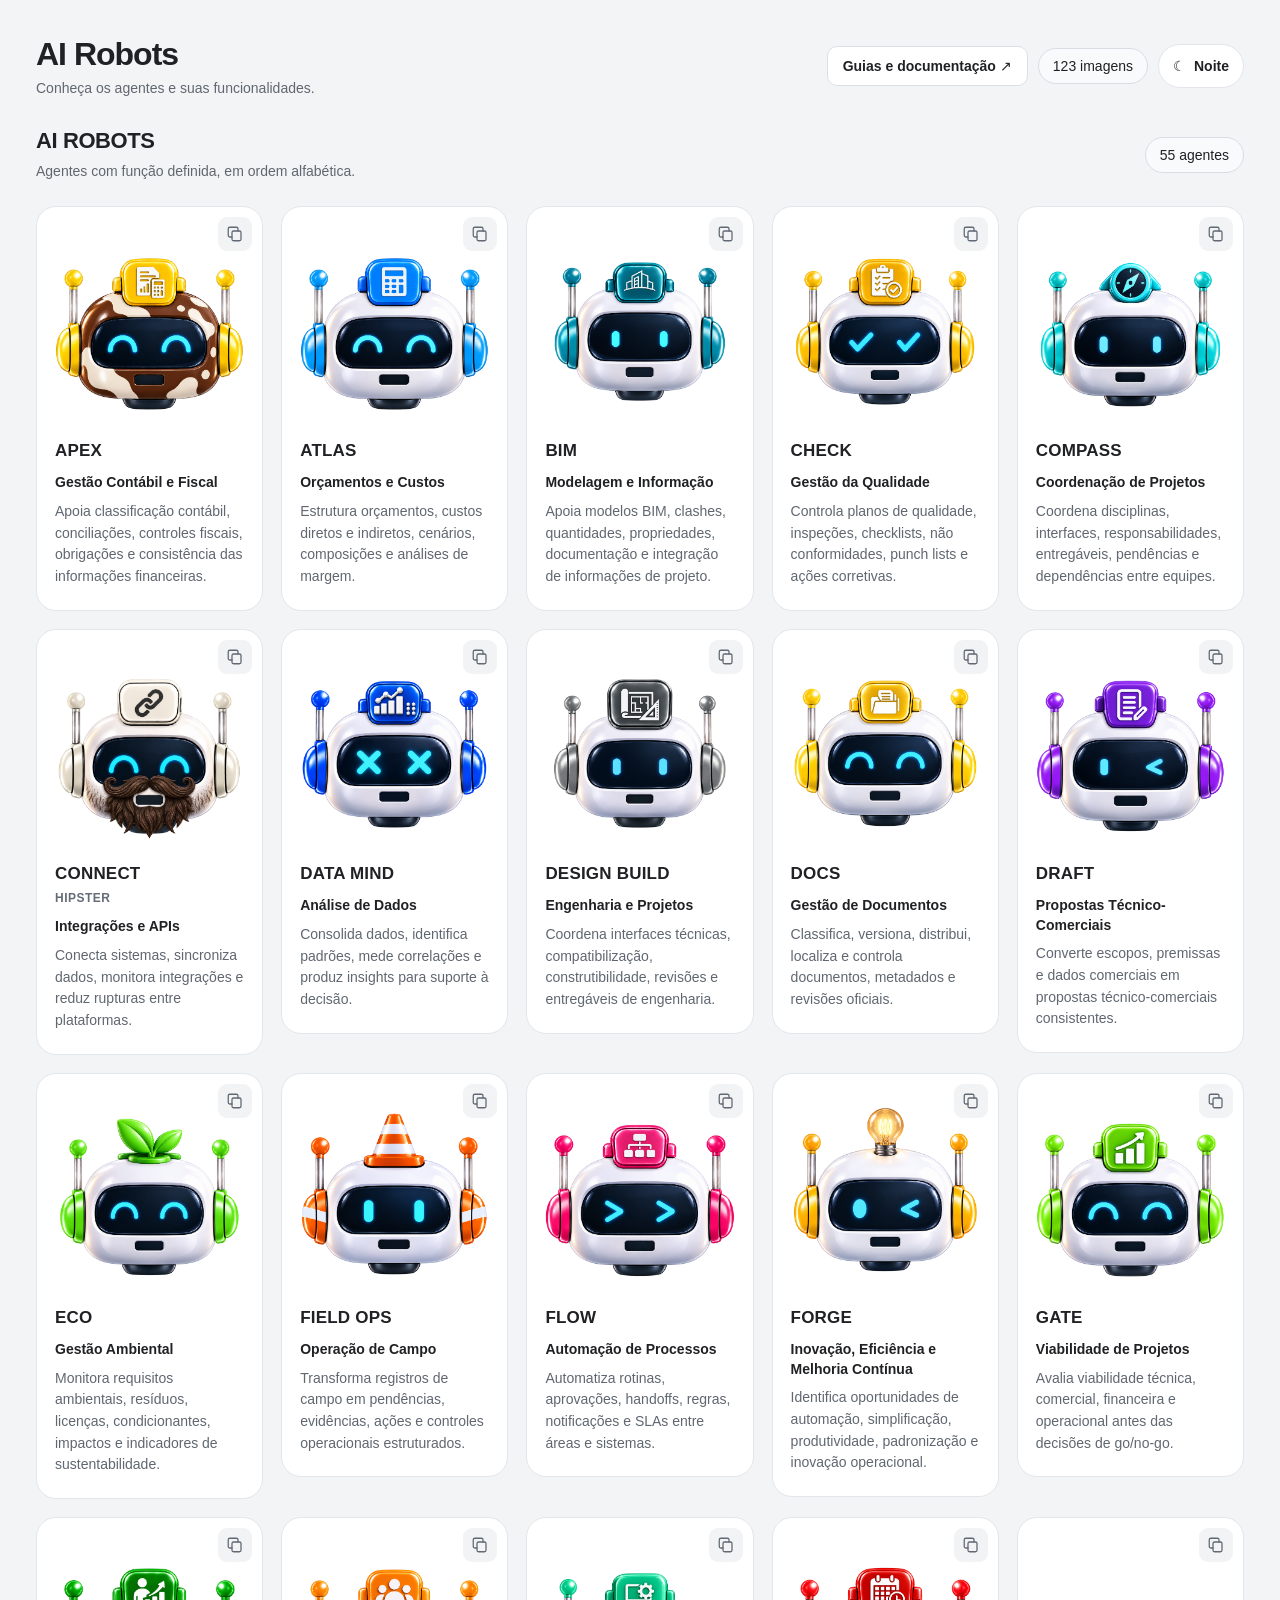
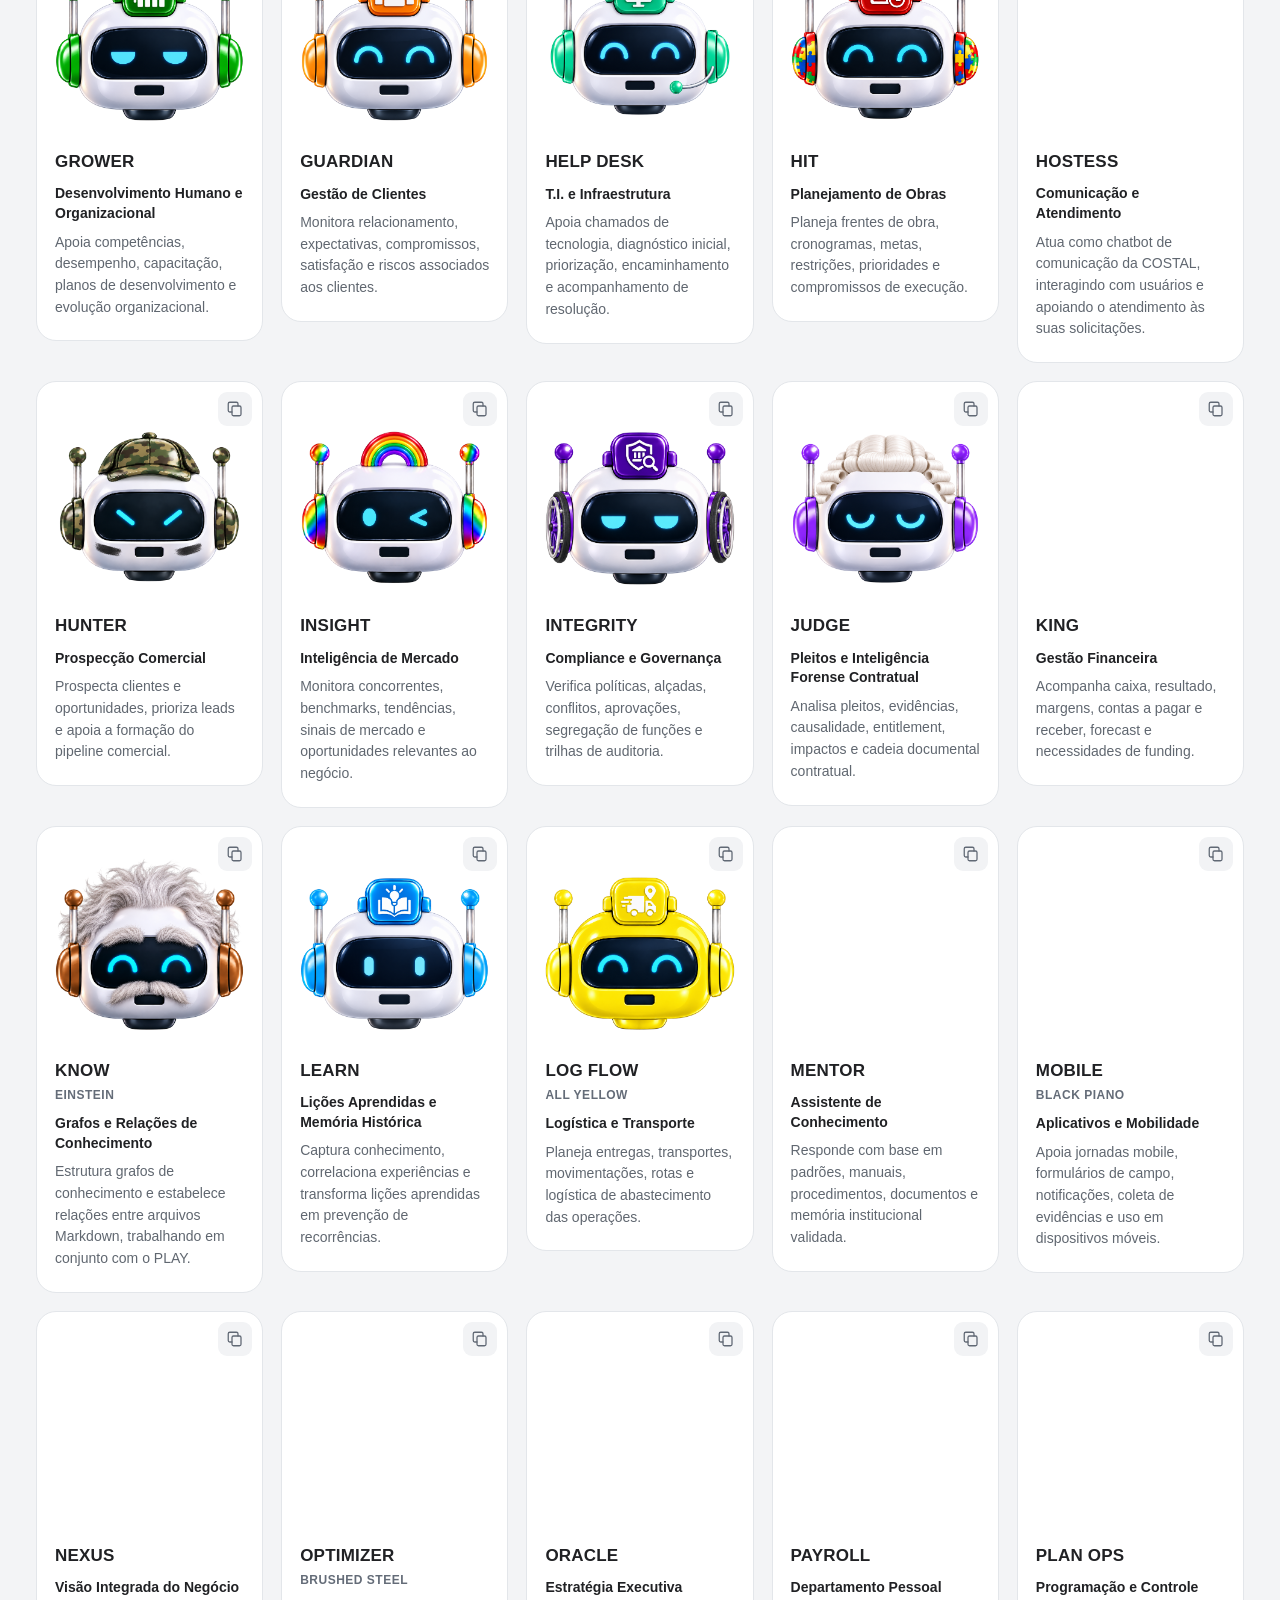
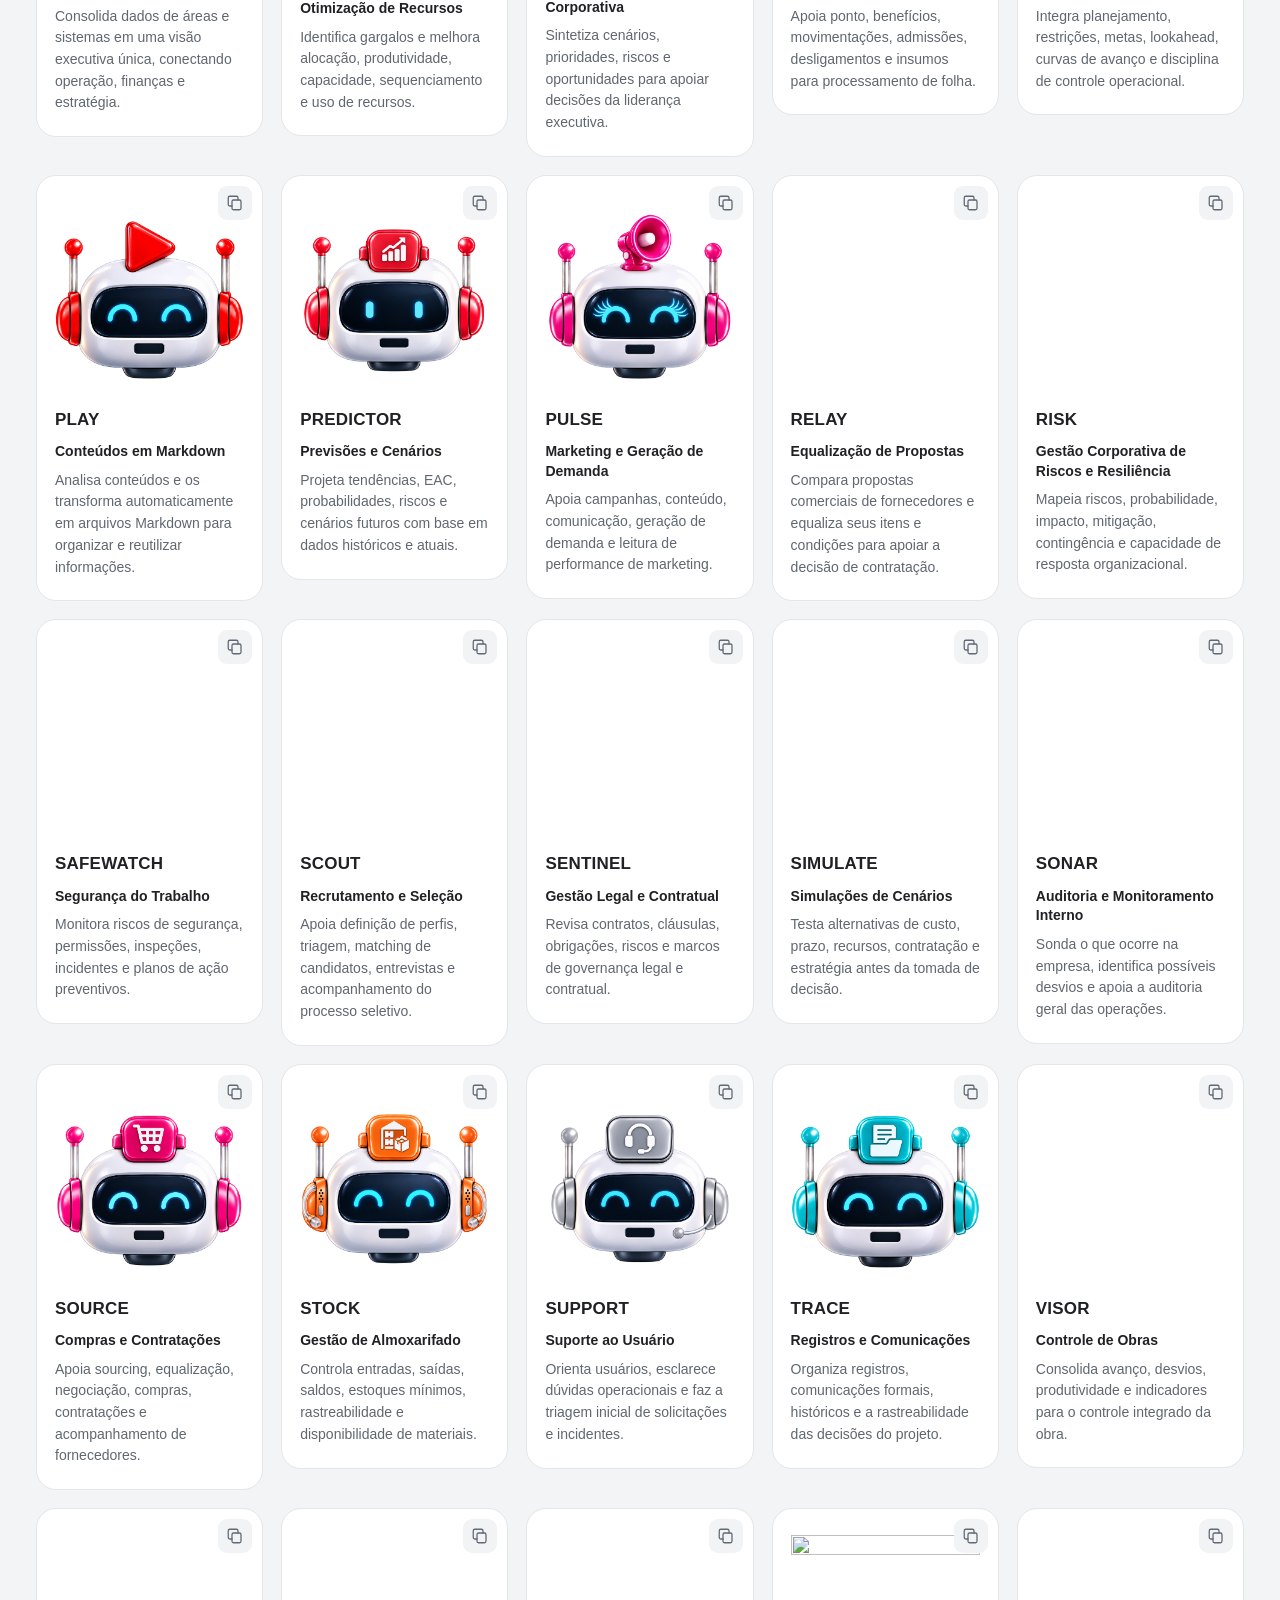
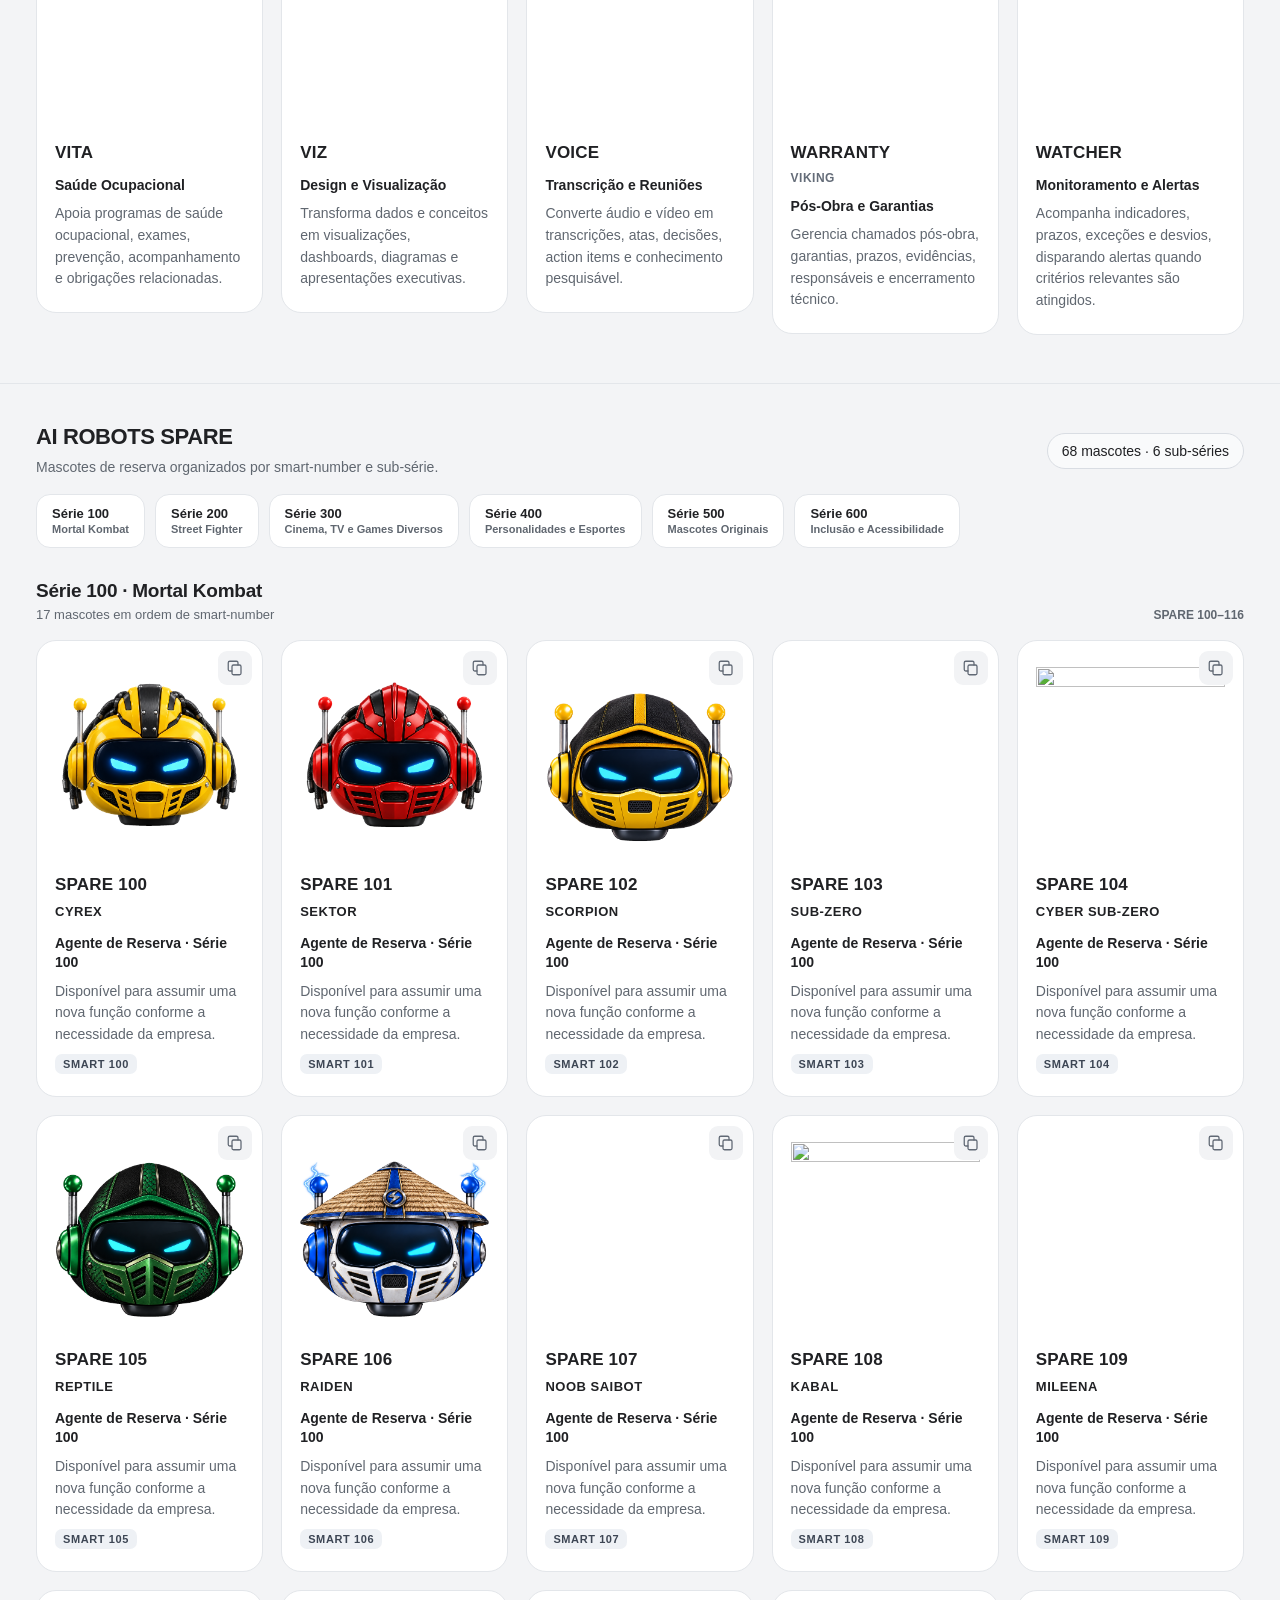
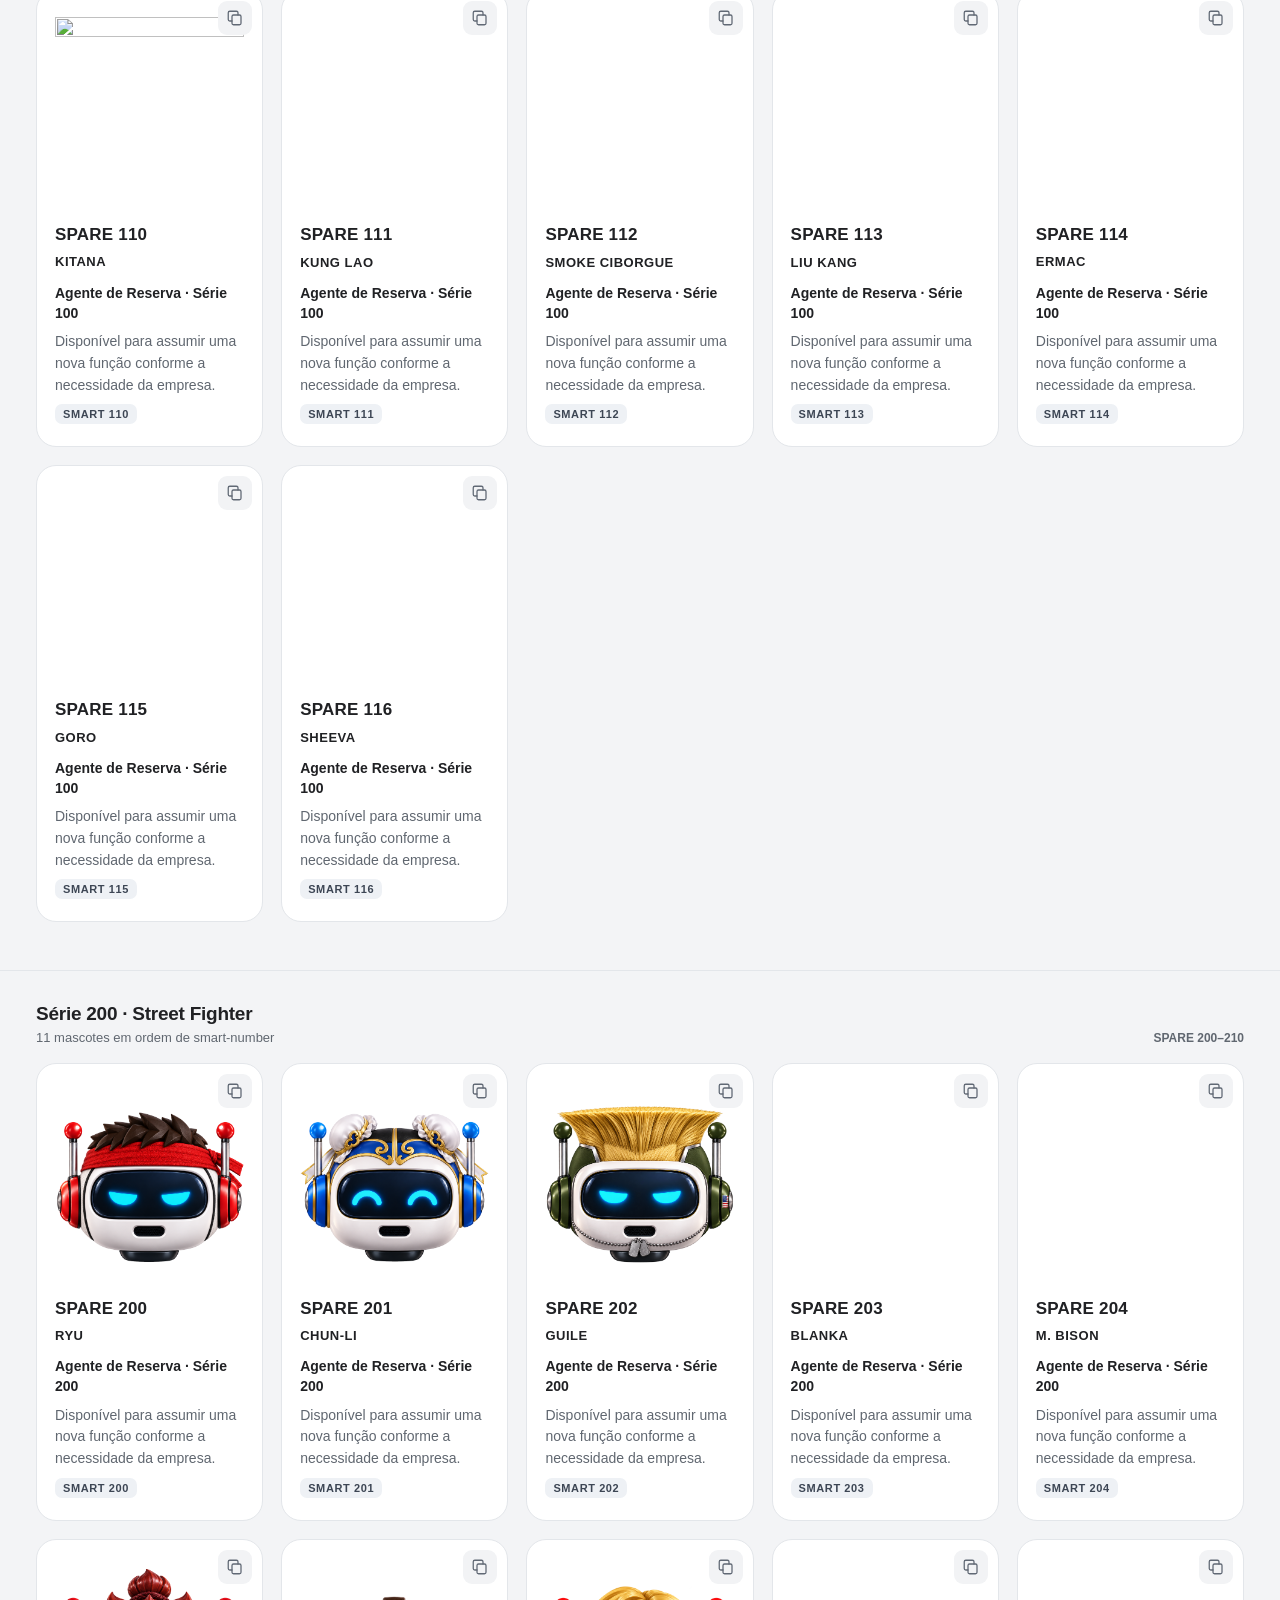
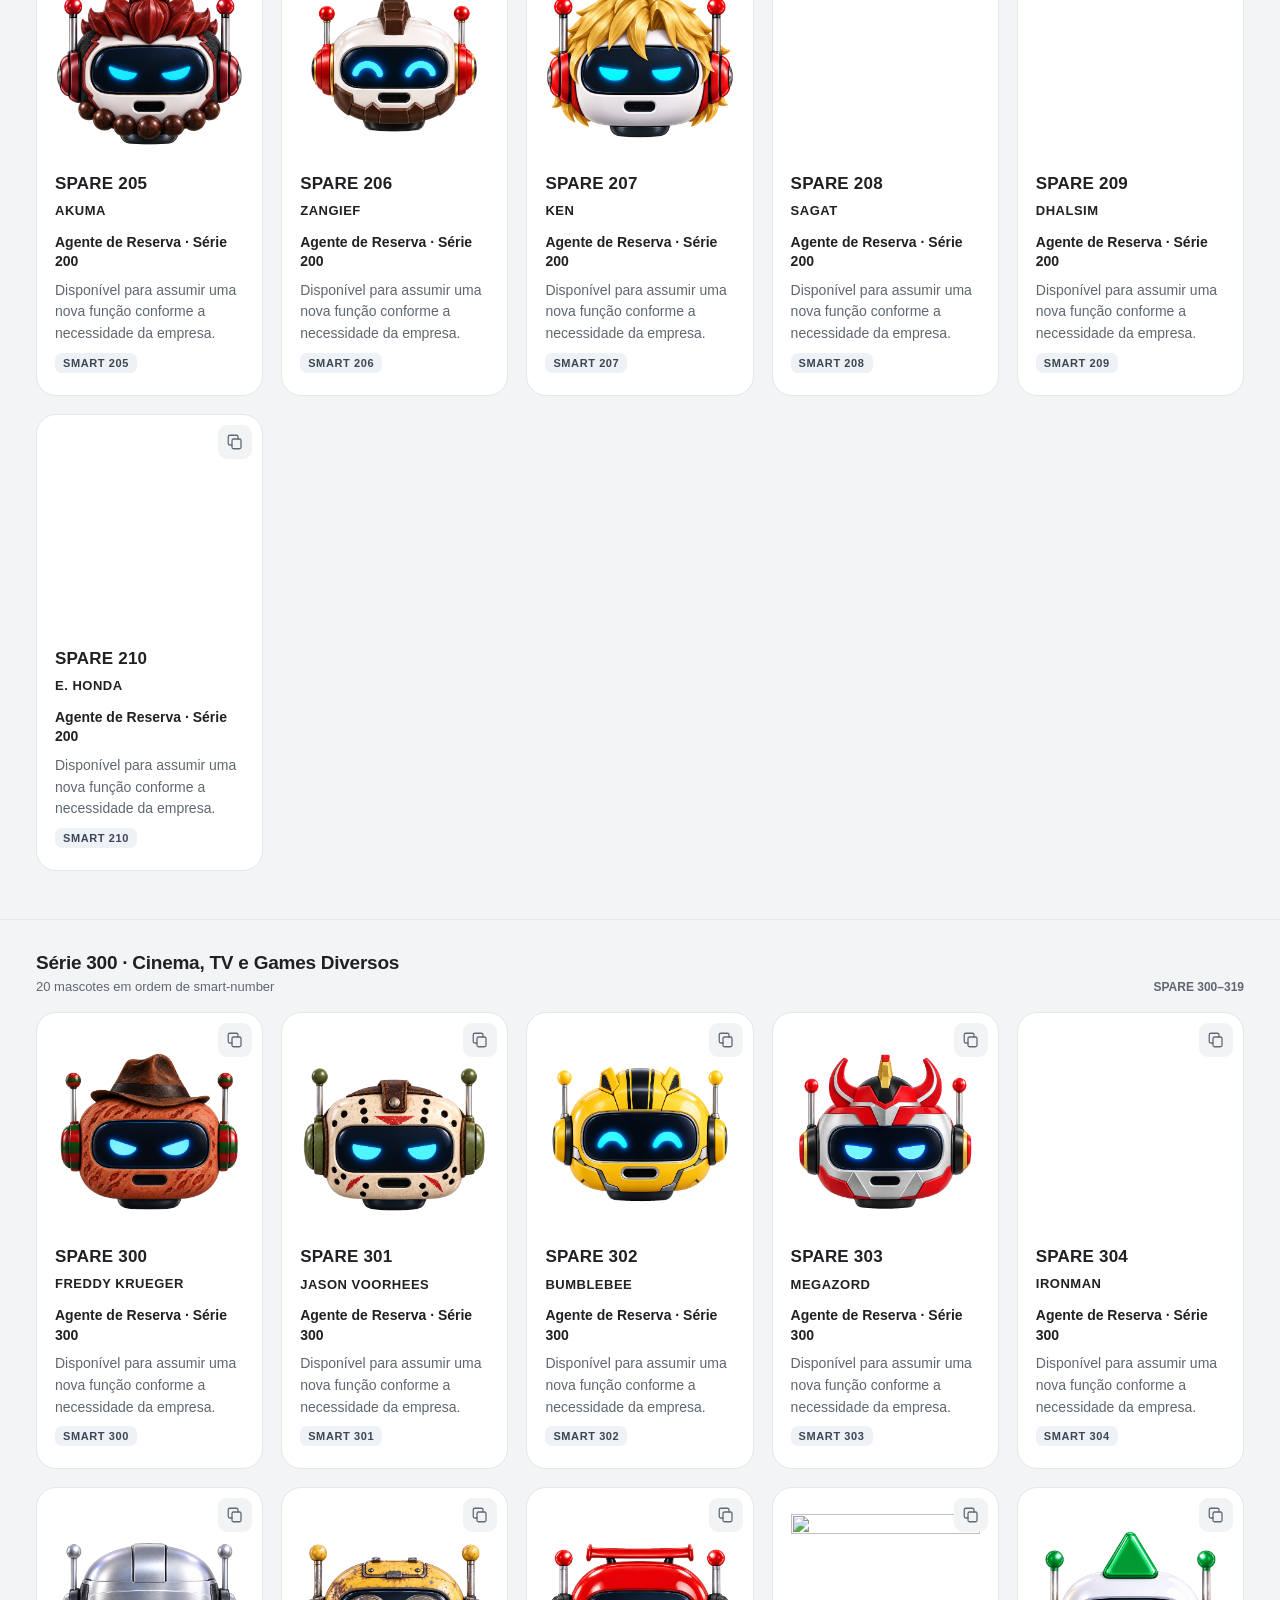
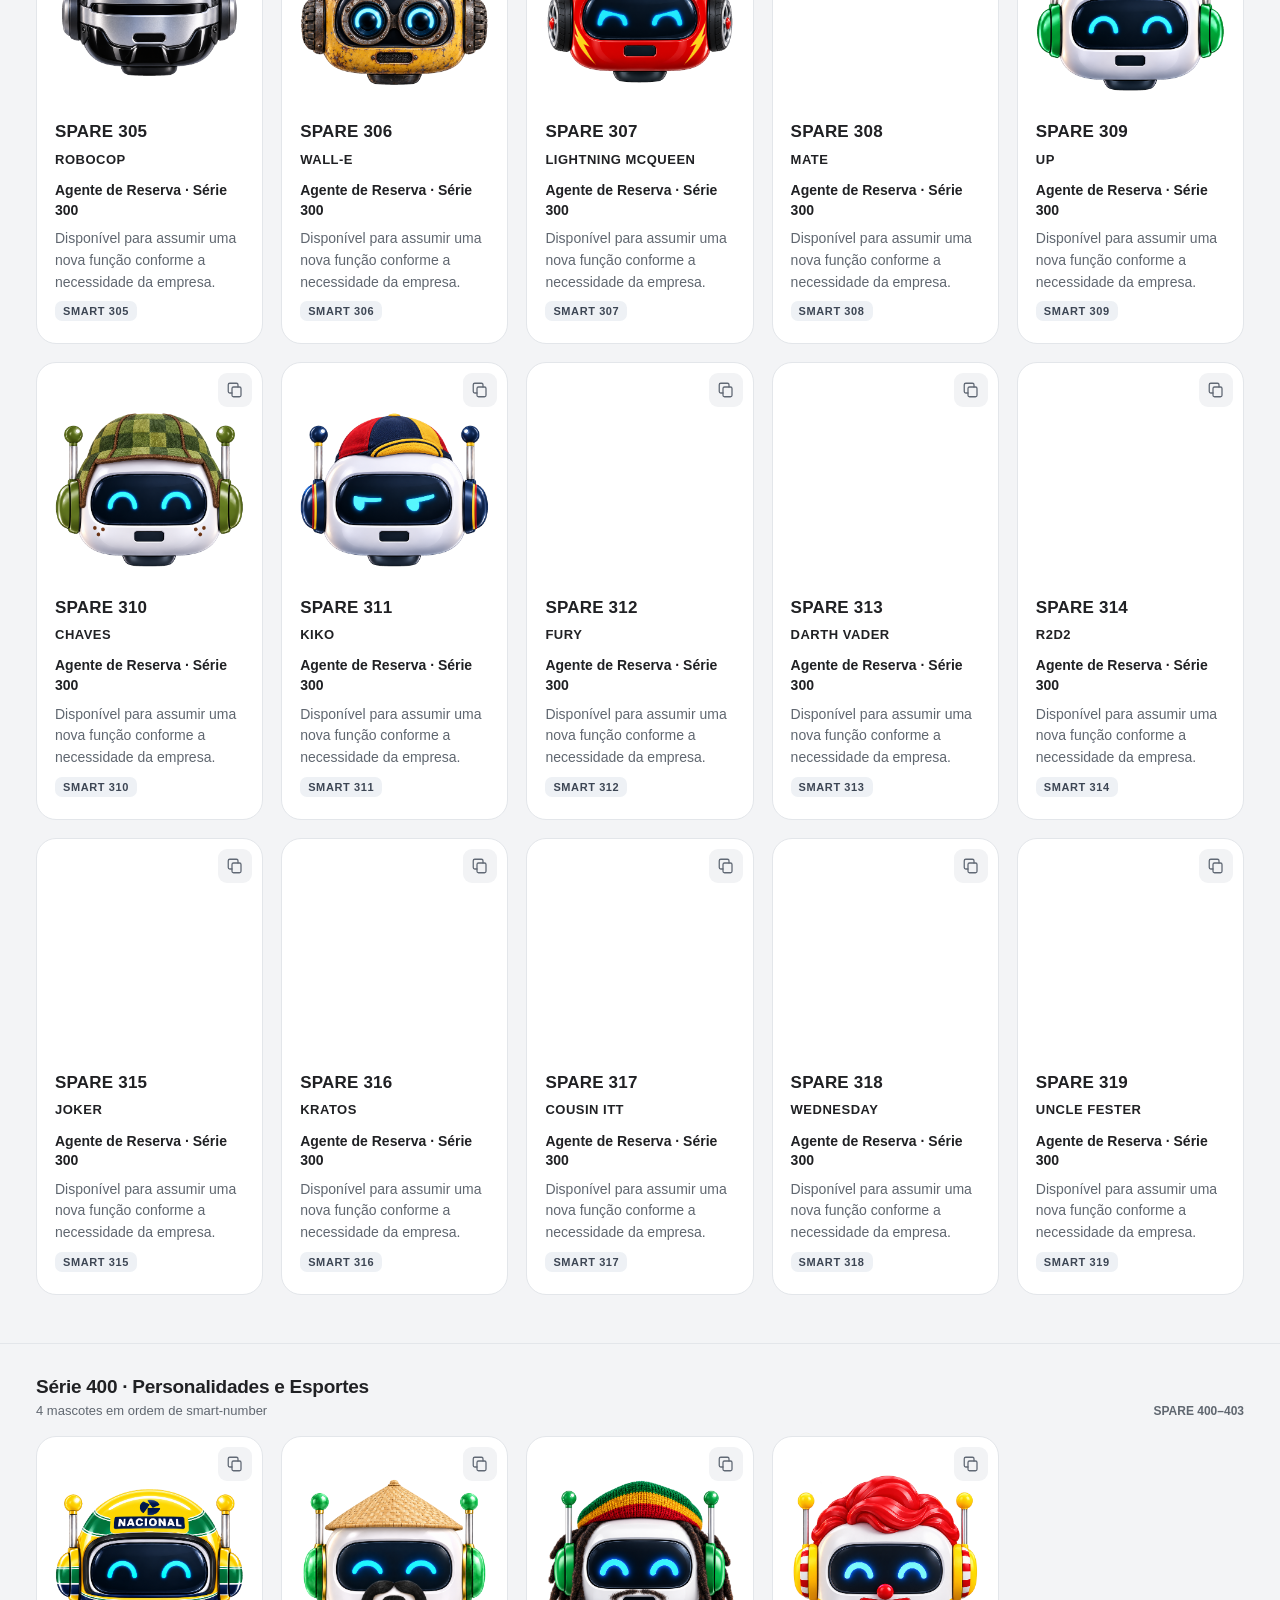
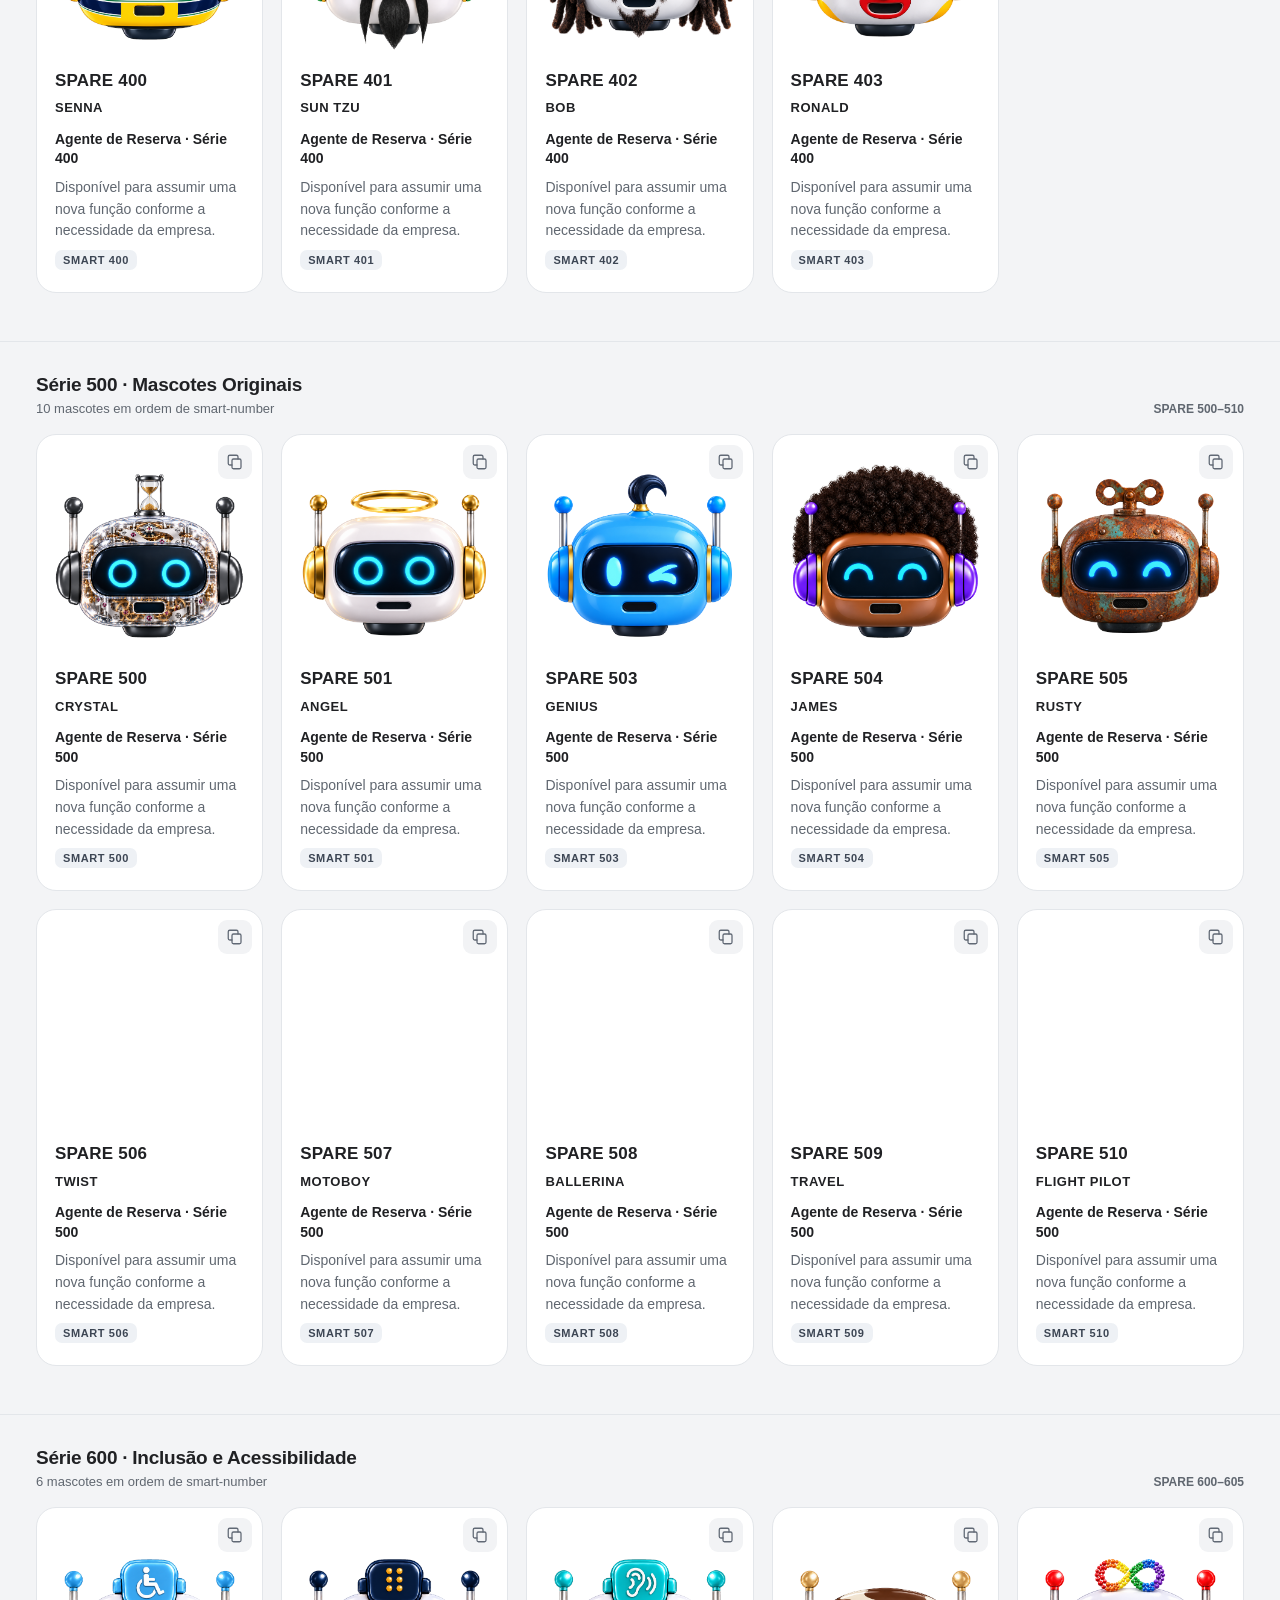
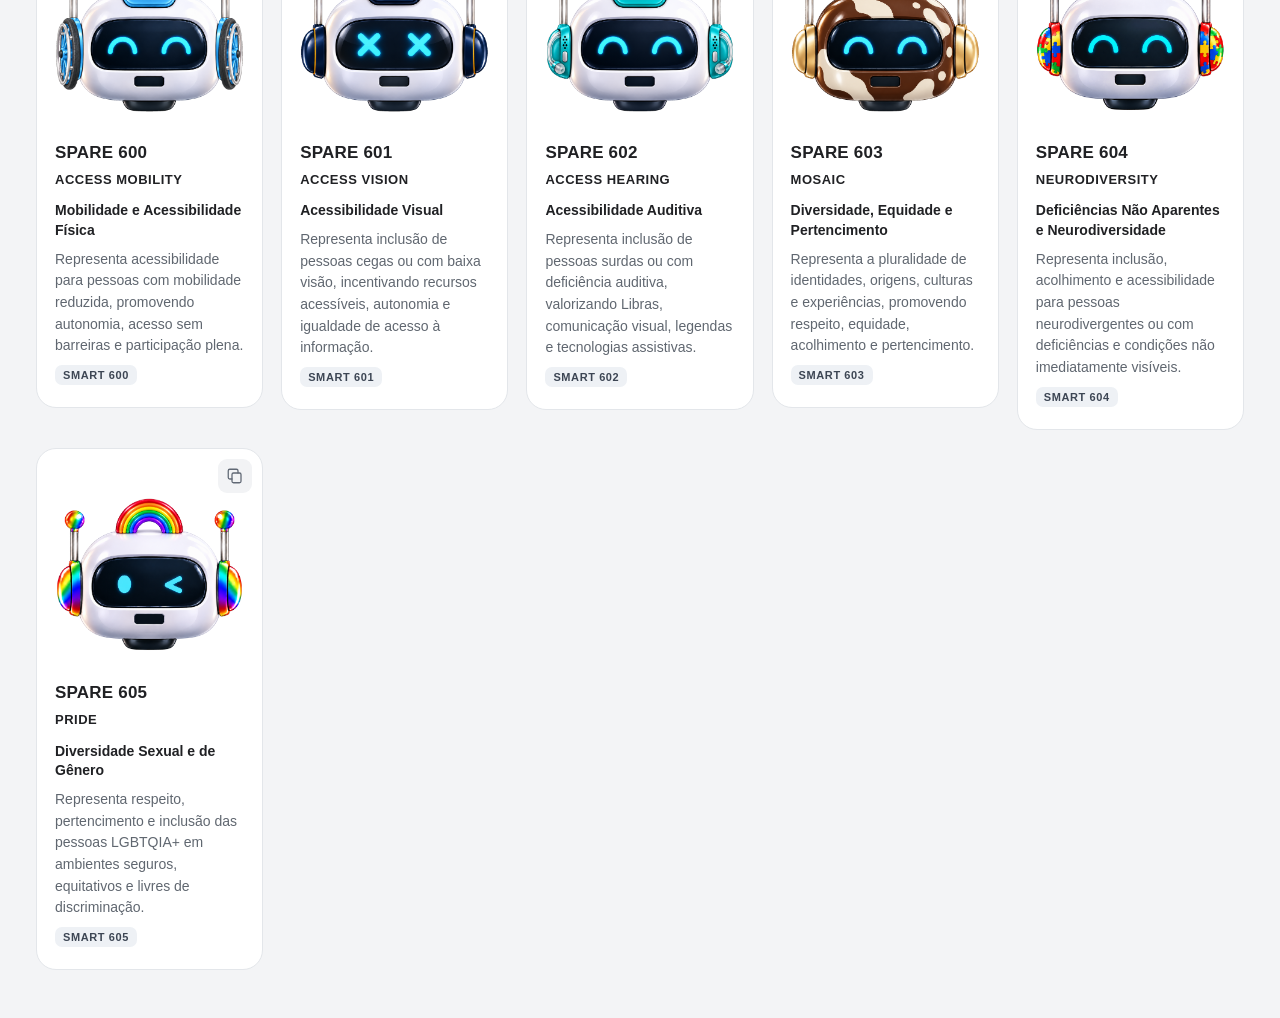
==== commit 0c7d4179: "Add COSTAL agent catalog, preliminary guides and documentation templates" ====
--- a/index.html
+++ b/index.html
@@ -43,7 +43,7 @@
 </style>
 </head>
 <body>
-<header><div><h1>AI Robots</h1><p>Conheça os agentes e suas funcionalidades.</p></div><div class="header-actions"><span class="count">123 imagens</span><button class="theme-toggle" id="theme-toggle" type="button" aria-label="Modo noturno" aria-pressed="false"><span id="theme-icon" aria-hidden="true">☾</span><span id="theme-label">Noite</span></button></div></header>
+<header><div><h1>AI Robots</h1><p>Conheça os agentes e suas funcionalidades.</p></div><div class="header-actions"><a class="action" href="https://ai-robots-galeria.netlify.app/agentes/" target="_blank" rel="noopener">Guias e documentação ↗</a><span class="count">123 imagens</span><button class="theme-toggle" id="theme-toggle" type="button" aria-label="Modo noturno" aria-pressed="false"><span id="theme-icon" aria-hidden="true">☾</span><span id="theme-label">Noite</span></button></div></header>
 <main>
 <section aria-labelledby="agents-title">
 <div class="section-heading"><div><h2 id="agents-title">AI ROBOTS</h2><p>Agentes com função definida, em ordem alfabética.</p></div><span class="count">55 agentes</span></div>
